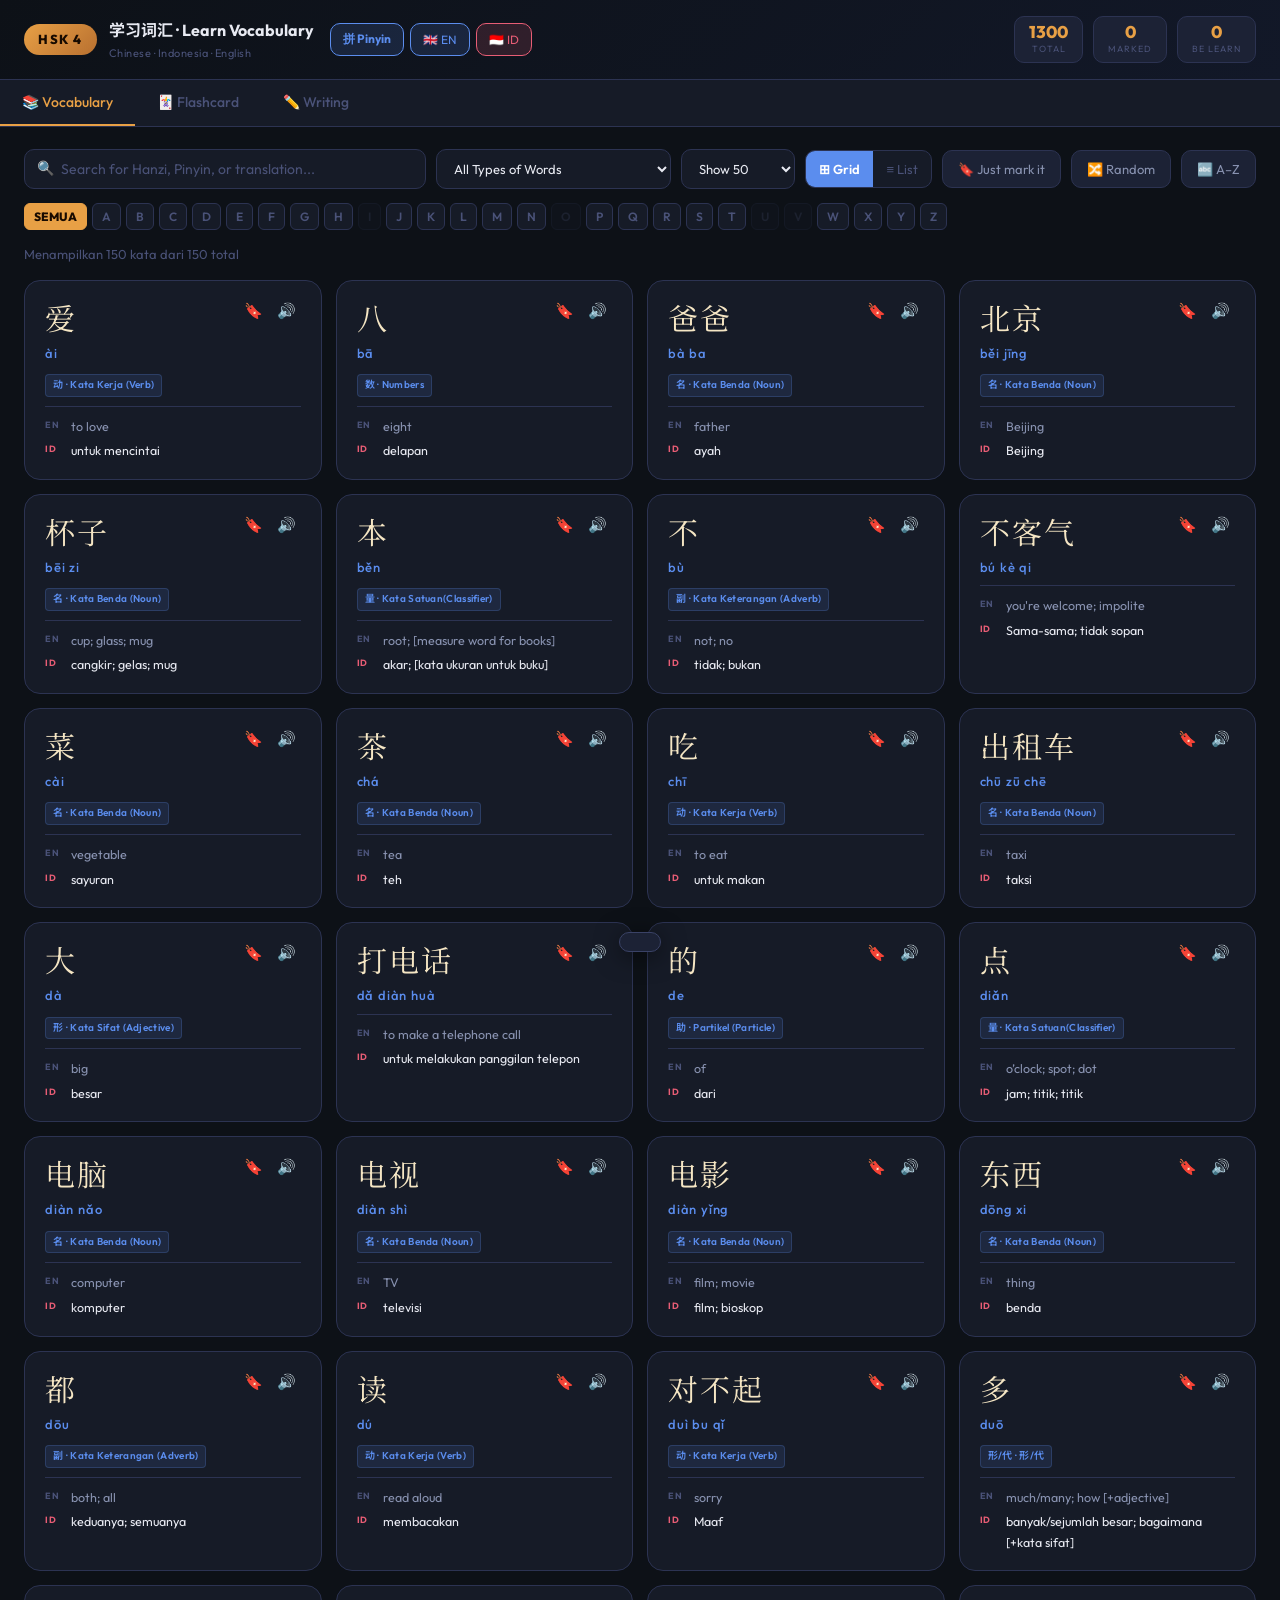
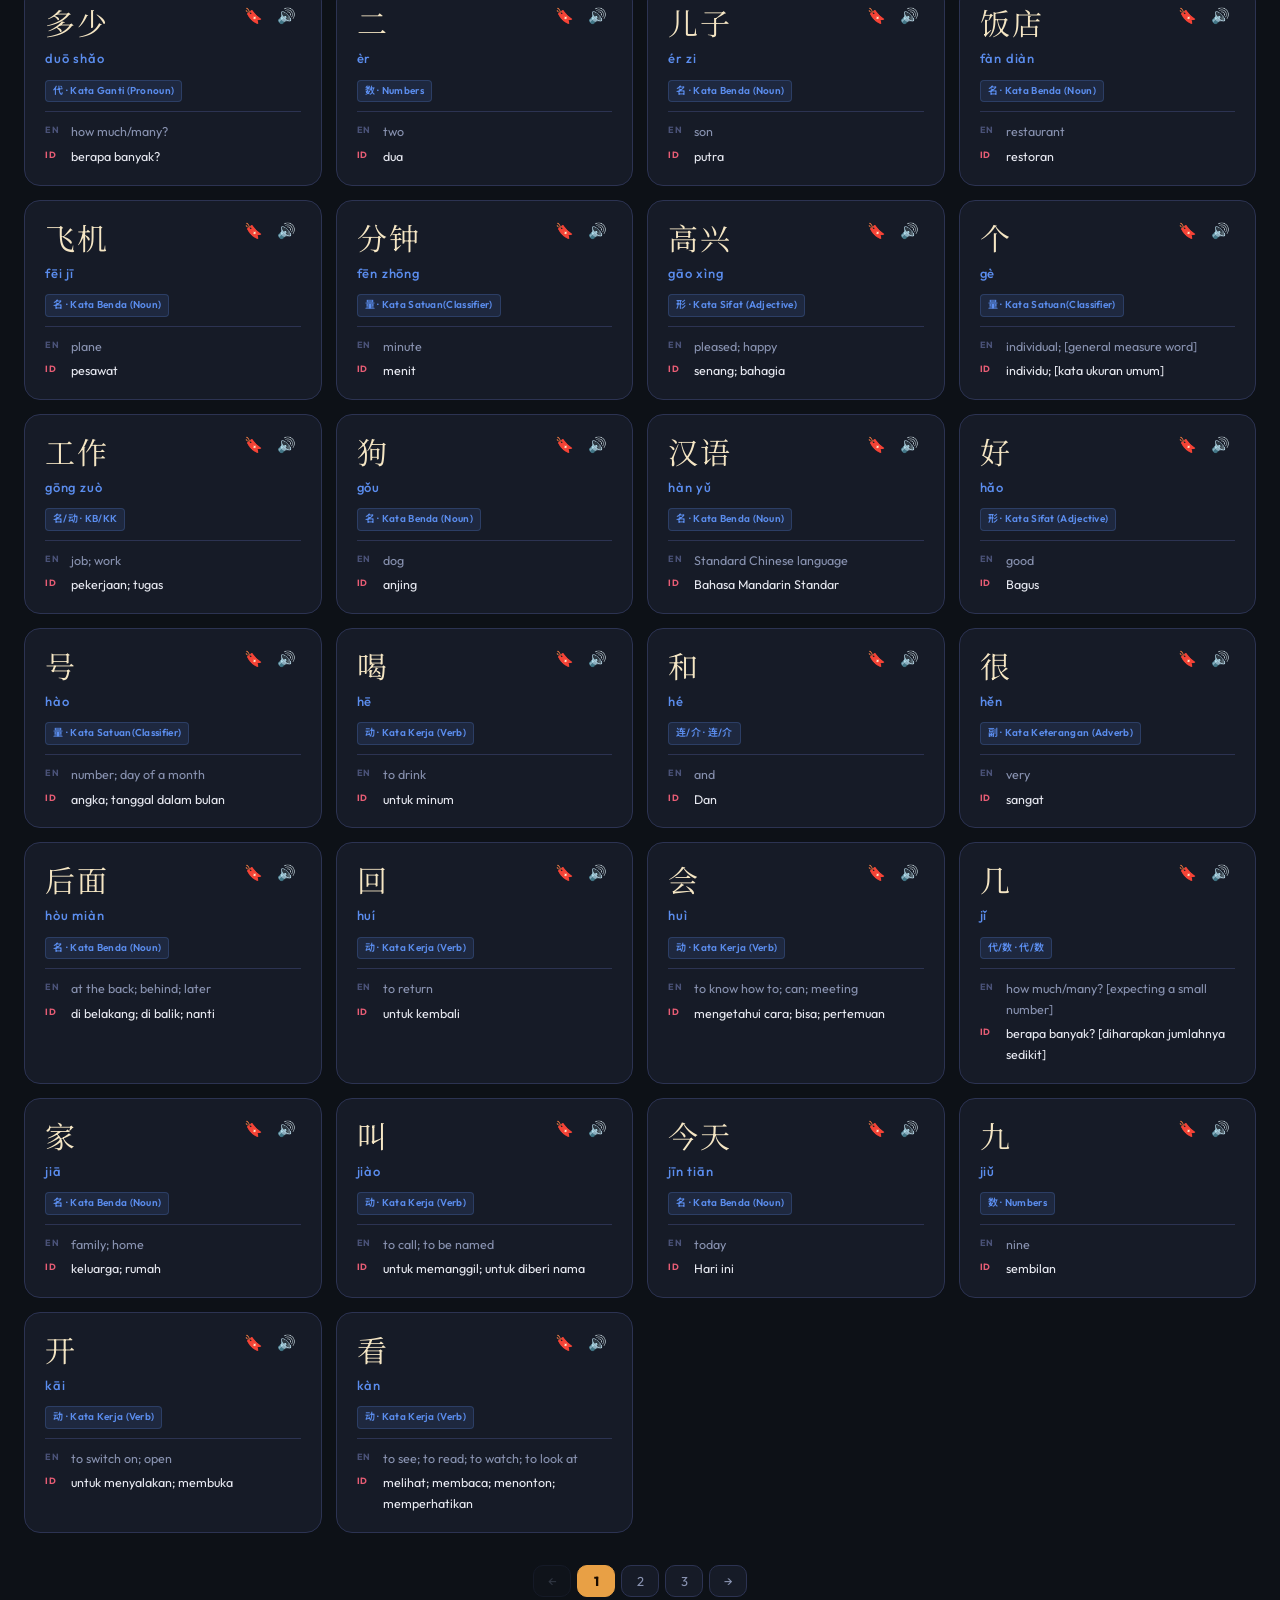
==== hsk1.html @ fc18852e "Add files via upload" ====
<!DOCTYPE html>
<html lang="id">
<head>
<meta charset="UTF-8">
<meta name="viewport" content="width=device-width, initial-scale=1.0">
<title>HSK 4 — Learn Chinese Vocabulary</title>
<link rel="preconnect" href="https://fonts.googleapis.com">
<link href="https://fonts.googleapis.com/css2?family=Noto+Serif+SC:wght@400;700&family=Noto+Sans+SC:wght@300;400;700&family=Outfit:wght@300;400;500;600;700;800&display=swap" rel="stylesheet">
<link rel="stylesheet" href="hsk4.css">
</head>
<body>

<!-- HEADER -->
<div class="header">
  <div class="header-inner">
    <div class="logo">
      <span class="logo-badge">HSK 4</span>
      <div>
        <div class="logo-title">学习词汇 · Learn Vocabulary</div>
        <div class="logo-sub">Chinese · Indonesia · English</div>
      </div>
    </div>
    <div class="header-toggles">
      <button class="btn header-toggle-btn pinyin-toggle-btn active" id="togglePinyinBtn" onclick="togglePinyin()">拼 Pinyin</button>
      <button class="btn header-toggle-btn lang-btn active-en" id="toggleEnBtn" onclick="toggleLang('en')">🇬🇧 EN</button>
      <button class="btn header-toggle-btn lang-btn active-id" id="toggleIdBtn" onclick="toggleLang('id')">🇮🇩 ID</button>
    </div>
    <div class="header-stats">
      <div class="stat-chip"><span class="stat-num" id="totalCount">1300</span><span class="stat-label">Total</span></div>
      <div class="stat-chip"><span class="stat-num" id="bmCount">0</span><span class="stat-label">Marked</span></div>
      <div class="stat-chip"><span class="stat-num" id="learnedCount">0</span><span class="stat-label">Be learn</span></div>
    </div>
  </div>
</div>

<!-- NAV TABS -->
<div class="nav-tabs">
  <button class="nav-tab active" data-tab="browse" onclick="showTab('browse',this)">📚 Vocabulary</button>
  <button class="nav-tab" data-tab="flash" onclick="showTab('flash',this)">🃏 Flashcard</button>
  <button class="nav-tab" data-tab="ordering" onclick="showTab('ordering',this)">✏️ Writing</button>
</div>

<!-- ===== BROWSE ===== -->
<div class="section active" id="tab-browse">
  <div class="controls">
    <div class="search-wrap">
      <span class="search-icon">🔍</span>
      <input type="text" id="searchInput" placeholder="Search for Hanzi, Pinyin, or translation...">
    </div>
    <select id="typeFilter">
      <option value="">All Types of Words</option>
      <option value="名">名 — Kata Benda (Noun)</option>
      <option value="动">动 — Kata Kerja (Verb)</option>
      <option value="形">形 — Kata Sifat (Adjective)</option>
      <option value="副">副 — Kata Keterangan (Adverb)</option>
      <option value="连">连 — Kata Hubung (Conjunction)</option>
      <option value="介">介 — Kata Depan (Preposition)</option>
      <option value="代">代 — Kata Ganti (Pronoun)</option>
      <option value="叹">叹 — Kata Seru (Interjection)</option>
      <option value="助">助 — Partikel (Particle)</option>
      <option value="量">量 — Kata Satuan (Classifier)</option>
    </select>
    <select id="pageSizeSelect" onchange="setPageSize(+this.value)">
      <option value="10">Show 10</option>
      <option value="20">Show 20</option>
      <option value="50" selected>Show 50</option>
      <option value="100">Show 100</option>
      <option value="200">Show 200</option>
      <option value="500">Show 500</option>
      <option value="1000">Show 1000</option>
      <option value="1300">Show all</option>
    </select>
    <div class="mode-toggle">
      <button class="mode-btn active" id="modeGrid" onclick="setDisplayMode('grid')">⊞ Grid</button>
      <button class="mode-btn" id="modeList" onclick="setDisplayMode('list')">≡ List</button>
    </div>
    <button class="btn" id="bmOnlyBtn" onclick="toggleBmOnly()">🔖 Just mark it</button>
    <button class="btn" onclick="shuffleVocab()">🔀 Random</button>
    <button class="btn" id="sortAzBtn" onclick="sortAZ()">🔤 A–Z</button>
  </div>
  <div class="alpha-bar" id="alphaBar"></div>
  <div class="info-bar" id="resultCount"></div>
  <div id="listHeader" class="list-header" style="display:none;">
    <span>Hanzi</span><span>Pinyin</span><span>Indonesia</span><span>English</span><span>Type</span><span></span>
  </div>
  <div id="vocabContainer"></div>
  <div class="pagination" id="pagination"></div>
</div>

<!-- ===== FLASHCARD ===== -->
<div class="section" id="tab-flash">
  <div class="fc-wrap">
    <div class="fc-progress">
      <div class="prog-bar"><div class="prog-fill" id="fcFill" style="width:0%"></div></div>
      <span class="prog-text" id="fcProgText">0 / 0</span>
    </div>
    <div class="flashcard" id="flashcard" onclick="flipCard()">
      <div class="fc-inner">
        <div class="fc-face">
          <div class="fc-big-hanzi" id="fcHanzi">—</div>
          <div class="fc-big-pinyin" id="fcPinyin">—</div>
          <div class="fc-sub">Click to see the meaning</div>
        </div>
        <div class="fc-face fc-back">
          <div class="fc-type" id="fcType">—</div>
          <div class="fc-en" id="fcEn">—</div>
          <div class="fc-id" id="fcId">—</div>
        </div>
      </div>
    </div>
    <div class="kbd-hint">Space=back · ←→=navigation · Enter=know · X=don't know yet</div>
    <div class="fc-controls">
      <button class="fc-btn" onclick="fcPrev()">← Back</button>
      <button class="fc-btn skip" onclick="fcSkipFn()">✗ Don't know yet</button>
      <button class="fc-btn know" onclick="fcKnowFn()">✓ Already know</button>
      <button class="fc-btn" onclick="fcNext()">Skip →</button>
    </div>
    <div class="fc-meta" id="fcStats">✓ 0 sudah tahu &nbsp;·&nbsp; ✗ 0 don't know yet</div>
    <div class="fc-tool-row">
      <button class="btn" onclick="initFlashcards()">🔄 Restart</button>
      <button class="btn" id="fcBmOnlyBtn" onclick="toggleFcBmOnly()">🔖 Only those marked</button>
    </div>
  </div>
</div>

<!-- ===== ORDERING ===== -->
<div class="section" id="tab-ordering">
  <div class="wr-header">
    <h2>✏️ Word Ordering Exercise</h2>
    <p>Arrange the words into correct sentences. Each set of questions is randomly shuffled.</p>
  </div>

  <div class="wr-toolbar">
    <div class="wr-count-select">
      <span>Number of questions:</span>
      <select id="wrCountSelect">
        <option value="5">5 question</option>
        <option value="10" selected>10 question</option>
        <option value="15">15 question</option>
        <option value="20">20 question</option>
        <option value="50">All (50)</option>
      </select>
    </div>
    <button class="btn" onclick="restartOrdering()">🔄 New Session (Random)</button>
  </div>

  <div class="wr-progress">
    <div class="prog-bar"><div class="prog-fill" id="wrFill" style="width:0%"></div></div>
    <span class="prog-text" id="wrProgText">1 / 10</span>
    <div class="wr-score-chip">Skor: <span id="wrScore">0</span>/<span id="wrTotal">10</span></div>
  </div>

  <div id="wrGame">
    <div class="wr-card">
      <div class="wr-qnum" id="wrQnum">Question 1</div>
      <div class="wr-grammar-tag" id="wrGrammarTag"></div>
      <div class="wr-instruction">Arrange the following words into a correct sentence:</div>

      <div class="wr-label">📦 Arrange the following words from the Word Bank — click to add them to your answer — into a correct sentence:</div>
      <div class="wr-bank" id="wrBank"></div>

      <div class="wr-label">📝 Answer — click the word to return to the bank:</div>
      <div class="wr-answer-wrap" id="wrAnswer">
        <span class="wr-empty-hint">No word has been chosen yet…</span>
      </div>

      <div class="wr-btn-row">
        <button class="wr-btn primary" id="wrCheckBtn" onclick="checkOrdering()">✓ Check</button>
        <button class="wr-btn danger" id="wrClearBtn" onclick="clearOrdering()">↺ Delete All</button>
        <button class="wr-btn" id="wrNextBtn" onclick="nextOrdering()" style="display:none">→ Next Question</button>
      </div>
      <div class="wr-feedback" id="wrFeedback"></div>
    </div>
  </div>

  <div class="wr-result" id="wrResult">
    <div class="wr-result-stars" id="wrStars">🌟🌟🌟</div>
    <div class="wr-big-score" id="wrFinalScore">0/10</div>
    <div class="wr-result-msg" id="wrResultMsg">Completed!</div>
    <div class="wr-result-detail" id="wrResultDetail"></div>
    <button class="wr-btn primary" onclick="restartOrdering()" style="margin:0 auto;display:flex;">🔄 New Session (Random)</button>
  </div>
</div>

<!-- MODAL -->
<div class="modal-overlay" id="modal" onclick="closeModalBg(event)">
  <div class="modal">
    <button class="modal-close" onclick="closeModal()">✕</button>
    <div class="m-hanzi" id="mHanzi">—</div>
    <div class="m-pinyin" id="mPinyin">—</div>
    <div class="m-type" id="mType"></div>
    <div class="m-trans">
      <div class="m-row"><span class="m-lang en">EN</span><span class="m-text" id="mEn">—</span></div>
      <div class="m-row"><span class="m-lang id">ID</span><span class="m-text id" id="mId">—</span></div>
    </div>
    <div class="m-level" id="mLevel"></div>
      <div class="m-example" id="mExample" style="display:none;">
      <div class="m-ex-label">💬 Example sentence</div>
      <div class="m-ex-zh" id="mExZh"></div>
      <div class="m-ex-py" id="mExPy"></div>
      <div class="m-ex-row">
        <span class="m-lang id">ID</span>
        <span class="m-ex-trans" id="mExId"></span>
      </div>
      <div class="m-ex-row">
        <span class="m-lang en">EN</span>
        <span class="m-ex-trans" id="mExEn"></span>
      </div>
    </div>
    <div class="m-actions">
      <button class="m-btn" id="mBmBtn" onclick="toggleBmModal()">🔖 Mark</button>
      <button class="m-btn" onclick="speakModal()">🔊 Sound</button>
    </div>
  </div>
</div>

<div class="toast" id="toast"></div>

<script>
// ============================================================
//  DATA
// ============================================================
const VOCAB = [{"hanzi":"爱","pinyin":"ài","english":"to love","type":"动","level":"YCT1,HSK1,New HSK1","indonesian":"untuk mencintai"},{"hanzi":"八","pinyin":"bā","english":"eight","type":"数","level":"YCT1,YCT3,HSK1,New HSK1","indonesian":"delapan"},{"hanzi":"爸爸","pinyin":"bà ba","english":"father","type":"名","level":"YCT1,YCT4,HSK1,New HSK1","indonesian":"ayah"},{"hanzi":"北京","pinyin":"běi jīng","english":"Beijing","type":"名","level":"YCT2,YCT4,HSK1","indonesian":"Beijing"},{"hanzi":"杯子","pinyin":"bēi zi","english":"cup; glass; mug","type":"名","level":"YCT3,HSK1,New HSK1","indonesian":"cangkir; gelas; mug"},{"hanzi":"本","pinyin":"běn","english":"root; [measure word for books]","type":"量","level":"YCT3,YCT4,HSK1,New HSK1,New HSK5","indonesian":"akar; [kata ukuran untuk buku]"},{"hanzi":"不","pinyin":"bù","english":"not; no","type":"副","level":"YCT1,HSK1,New HSK1","indonesian":"tidak; bukan"},{"hanzi":"不客气","pinyin":"bú kè qi","english":"you're welcome; impolite","type":"","level":"YCT2,YCT3,HSK1,New HSK1","indonesian":"Sama-sama; tidak sopan"},{"hanzi":"菜","pinyin":"cài","english":"vegetable","type":"名","level":"YCT3,HSK1,New HSK1","indonesian":"sayuran"},{"hanzi":"茶","pinyin":"chá","english":"tea","type":"名","level":"YCT2,HSK1,New HSK1","indonesian":"teh"},{"hanzi":"吃","pinyin":"chī","english":"to eat","type":"动","level":"YCT1,HSK1,New HSK1","indonesian":"untuk makan"},{"hanzi":"出租车","pinyin":"chū zū chē","english":"taxi","type":"名","level":"HSK1,New HSK1","indonesian":"taksi"},{"hanzi":"大","pinyin":"dà","english":"big","type":"形","level":"YCT1,HSK1,New HSK1","indonesian":"besar"},{"hanzi":"打电话","pinyin":"dǎ diàn huà","english":"to make a telephone call","type":"","level":"YCT2,HSK1,New HSK1","indonesian":"untuk melakukan panggilan telepon"},{"hanzi":"的","pinyin":"de","english":"of","type":"助","level":"YCT1,HSK1,New HSK1","indonesian":"dari"},{"hanzi":"点","pinyin":"diǎn","english":"o’clock; spot; dot","type":"量","level":"YCT1,HSK1,New HSK1,New HSK2","indonesian":"jam; titik; titik"},{"hanzi":"电脑","pinyin":"diàn nǎo","english":"computer","type":"名","level":"YCT3,HSK1,New HSK1","indonesian":"komputer"},{"hanzi":"电视","pinyin":"diàn shì","english":"TV","type":"名","level":"YCT2,HSK1,New HSK1","indonesian":"televisi"},{"hanzi":"电影","pinyin":"diàn yǐng","english":"film; movie","type":"名","level":"YCT3,HSK1,New HSK1","indonesian":"film; bioskop"},{"hanzi":"东西","pinyin":"dōng xi","english":"thing","type":"名","level":"YCT3,HSK1,New HSK1","indonesian":"benda"},{"hanzi":"都","pinyin":"dōu","english":"both; all","type":"副","level":"YCT3,HSK1,New HSK1","indonesian":"keduanya; semuanya"},{"hanzi":"读","pinyin":"dú","english":"read aloud","type":"动","level":"YCT3,HSK1,New HSK1","indonesian":"membacakan"},{"hanzi":"对不起","pinyin":"duì bu qǐ","english":"sorry","type":"动","level":"YCT2,HSK1,New HSK1","indonesian":"Maaf"},{"hanzi":"多","pinyin":"duō","english":"much/many; how [+adjective]","type":"形/代","level":"YCT1,HSK1,New HSK1","indonesian":"banyak/sejumlah besar; bagaimana [+kata sifat]"},{"hanzi":"多少","pinyin":"duō shǎo","english":"how much/many?","type":"代","level":"YCT2,HSK1,New HSK1","indonesian":"berapa banyak?"},{"hanzi":"二","pinyin":"èr","english":"two","type":"数","level":"YCT1,HSK1,New HSK1","indonesian":"dua"},{"hanzi":"儿子","pinyin":"ér zi","english":"son","type":"名","level":"YCT4,HSK1,New HSK1","indonesian":"putra"},{"hanzi":"饭店","pinyin":"fàn diàn","english":"restaurant","type":"名","level":"HSK1,New HSK1","indonesian":"restoran"},{"hanzi":"飞机","pinyin":"fēi jī","english":"plane","type":"名","level":"YCT3,HSK1,New HSK1","indonesian":"pesawat"},{"hanzi":"分钟","pinyin":"fēn zhōng","english":"minute","type":"量","level":"YCT2,HSK1,New HSK1","indonesian":"menit"},{"hanzi":"高兴","pinyin":"gāo xìng","english":"pleased; happy","type":"形","level":"YCT1,HSK1,New HSK1","indonesian":"senang; bahagia"},{"hanzi":"个","pinyin":"gè","english":"individual; [general measure word]","type":"量","level":"YCT1,HSK1,New HSK1","indonesian":"individu; [kata ukuran umum]"},{"hanzi":"工作","pinyin":"gōng zuò","english":"job; work","type":"名/动","level":"YCT4,HSK1,New HSK1","indonesian":"pekerjaan; tugas"},{"hanzi":"狗","pinyin":"gǒu","english":"dog","type":"名","level":"YCT1,HSK1,New HSK1","indonesian":"anjing"},{"hanzi":"汉语","pinyin":"hàn yǔ","english":"Standard Chinese language","type":"名","level":"YCT2,HSK1,New HSK1","indonesian":"Bahasa Mandarin Standar"},{"hanzi":"好","pinyin":"hǎo","english":"good","type":"形","level":"YCT1,HSK1,New HSK1,New HSK5","indonesian":"Bagus"},{"hanzi":"号","pinyin":"hào","english":"number; day of a month","type":"量","level":"YCT1,HSK1,New HSK1","indonesian":"angka; tanggal dalam bulan"},{"hanzi":"喝","pinyin":"hē","english":"to drink","type":"动","level":"YCT1,HSK1,New HSK1","indonesian":"untuk minum"},{"hanzi":"和","pinyin":"hé","english":"and ","type":"连/介","level":"YCT1,HSK1,HSK7-9,New HSK1","indonesian":"Dan "},{"hanzi":"很","pinyin":"hěn","english":"very","type":"副","level":"YCT1,HSK1,New HSK1","indonesian":"sangat"},{"hanzi":"后面","pinyin":"hòu miàn","english":"at the back; behind; later","type":"名","level":"HSK1,New HSK2","indonesian":"di belakang; di balik; nanti"},{"hanzi":"回","pinyin":"huí","english":"to return","type":"动","level":"YCT3,HSK1,New HSK1","indonesian":"untuk kembali"},{"hanzi":"会","pinyin":"huì","english":"to know how to; can; meeting","type":"动","level":"YCT2,HSK1,New HSK1,New HSK3","indonesian":"mengetahui cara; bisa; pertemuan"},{"hanzi":"几","pinyin":"jǐ","english":"how much/many? [expecting a small number]","type":"代/数","level":"YCT1,HSK1,New HSK1","indonesian":"berapa banyak? [diharapkan jumlahnya sedikit]"},{"hanzi":"家","pinyin":"jiā","english":"family; home","type":"名","level":"YCT1,HSK1,New HSK1","indonesian":"keluarga; rumah"},{"hanzi":"叫","pinyin":"jiào","english":"to call; to be named","type":"动","level":"YCT1,HSK1,New HSK1","indonesian":"untuk memanggil; untuk diberi nama"},{"hanzi":"今天","pinyin":"jīn tiān","english":"today","type":"名","level":"YCT1,HSK1,New HSK1","indonesian":"Hari ini"},{"hanzi":"九","pinyin":"jiǔ","english":"nine","type":"数","level":"YCT1,HSK1,New HSK1","indonesian":"sembilan"},{"hanzi":"开","pinyin":"kāi","english":"to switch on; open","type":"动","level":"YCT3,HSK1,New HSK1","indonesian":"untuk menyalakan; membuka"},{"hanzi":"看","pinyin":"kàn","english":"to see; to read; to watch; to look at","type":"动","level":"YCT1,HSK1,New HSK1,New HSK5","indonesian":"melihat; membaca; menonton; memperhatikan"},{"hanzi":"看见","pinyin":"kàn jiàn","english":"see","type":"动","level":"HSK1,New HSK1","indonesian":"melihat"},{"hanzi":"块","pinyin":"kuài","english":"lump; piece","type":"量","level":"YCT2,HSK1,New HSK1","indonesian":"bongkahan; potongan"},{"hanzi":"来","pinyin":"lái","english":"to come","type":"动","level":"YCT2,HSK1,New HSK1","indonesian":"akan datang"},{"hanzi":"老师","pinyin":"lǎo shī","english":"teacher","type":"名","level":"YCT1,HSK1,New HSK1","indonesian":"guru"},{"hanzi":"了","pinyin":"le","english":"[makes an exclamation]","type":"助","level":"YCT2,HSK1,New HSK1","indonesian":"[mengucapkan seruan]"},{"hanzi":"冷","pinyin":"lěng","english":"cold","type":"形","level":"YCT2,HSK1,New HSK1","indonesian":"dingin"},{"hanzi":"里","pinyin":"lǐ","english":"in","type":"名","level":"HSK1,New HSK1","indonesian":"di dalam"},{"hanzi":"六","pinyin":"liù","english":"six","type":"数","level":"YCT1,HSK1,New HSK1","indonesian":"enam"},{"hanzi":"吗","pinyin":"ma","english":"[makes a yes; no question]","type":"助","level":"YCT1,HSK1,New HSK1","indonesian":"[mengatakan ya; tidak ada pertanyaan]"},{"hanzi":"妈妈","pinyin":"mā ma","english":"mother","type":"名","level":"YCT1,HSK1,New HSK1","indonesian":"ibu"},{"hanzi":"买","pinyin":"mǎi","english":"buy","type":"动","level":"YCT2,HSK1,New HSK1","indonesian":"membeli"},{"hanzi":"猫","pinyin":"māo","english":"cat","type":"名","level":"YCT1,HSK1,New HSK1","indonesian":"kucing"},{"hanzi":"没关系","pinyin":"méi guān xi","english":"no problem","type":"","level":"YCT2,HSK1,New HSK1","indonesian":"Tidak masalah"},{"hanzi":"没有","pinyin":"méi yǒu","english":"don't have","type":"动/副","level":"YCT2,HSK1","indonesian":"tidak punya"},{"hanzi":"米饭","pinyin":"mǐ fàn","english":"rice [cooked; boiled]","type":"名","level":"YCT1,HSK1,New HSK1","indonesian":"nasi [matang; rebus]"},{"hanzi":"明天","pinyin":"míng tiān","english":"tomorrow","type":"名","level":"YCT1,HSK1,New HSK1","indonesian":"besok"},{"hanzi":"名字","pinyin":"míng zi","english":"given name","type":"名","level":"YCT2,YCT4,HSK1,New HSK1","indonesian":"nama depan"},{"hanzi":"哪","pinyin":"nǎ","english":"which?","type":"代","level":"YCT1,HSK1,New HSK1","indonesian":"yang?"},{"hanzi":"那","pinyin":"nà","english":"that","type":"代","level":"YCT1,HSK1,New HSK1","indonesian":"itu"},{"hanzi":"哪儿","pinyin":"nǎ er","english":"where?","type":"代","level":"YCT1,HSK1,New HSK1","indonesian":"Di mana?"},{"hanzi":"呢","pinyin":"ne","english":"[returns; forwards a question]","type":"助","level":"YCT2,HSK1,New HSK1","indonesian":"[kembali; meneruskan pertanyaan]"},{"hanzi":"能","pinyin":"néng","english":"to be able to; can","type":"动","level":"YCT3,HSK1,New HSK1","indonesian":"mampu; bisa"},{"hanzi":"你","pinyin":"nǐ","english":"you","type":"代","level":"YCT1,HSK1,New HSK1","indonesian":"Anda"},{"hanzi":"年","pinyin":"nián","english":"year","type":"名/量","level":"YCT2,HSK1,New HSK1","indonesian":"tahun"},{"hanzi":"女儿","pinyin":"nǚ ér","english":"daughter","type":"名","level":"YCT4,HSK1,New HSK1","indonesian":"anak perempuan"},{"hanzi":"朋友","pinyin":"péng you","english":"friend","type":"名","level":"YCT2,HSK1,New HSK1","indonesian":"teman"},{"hanzi":"漂亮","pinyin":"piào liang","english":"beautiful","type":"形","level":"YCT2,HSK1,New HSK1","indonesian":"cantik"},{"hanzi":"苹果","pinyin":"píng guǒ","english":"apple","type":"名","level":"YCT1,HSK1,New HSK1","indonesian":"apel"},{"hanzi":"七","pinyin":"qī","english":"seven","type":"数","level":"YCT1,HSK1,New HSK1","indonesian":"tujuh"},{"hanzi":"钱","pinyin":"qián","english":"money","type":"名","level":"YCT2,HSK1,New HSK1","indonesian":"uang"},{"hanzi":"前面","pinyin":"qián miàn","english":"front","type":"名","level":"HSK1,New HSK2","indonesian":"depan"},{"hanzi":"请","pinyin":"qǐng","english":"to invite; please","type":"动","level":"YCT2,HSK1,New HSK1","indonesian":"untuk mengundang; silakan"},{"hanzi":"去","pinyin":"qù","english":"to go","type":"动","level":"YCT1,HSK1,New HSK1","indonesian":"untuk pergi"},{"hanzi":"热","pinyin":"rè","english":"hot","type":"形","level":"YCT2,HSK1,New HSK1","indonesian":"panas"},{"hanzi":"人","pinyin":"rén","english":"person; people","type":"名","level":"HSK1,New HSK1","indonesian":"orang; orang-orang"},{"hanzi":"认识","pinyin":"rèn shi","english":"to know [be familiar with]","type":"动","level":"YCT1,HSK1,New HSK1","indonesian":"mengetahui [akrab dengan]"},{"hanzi":"三","pinyin":"sān","english":"three","type":"数","level":"YCT1,HSK1,New HSK1","indonesian":"tiga"},{"hanzi":"上","pinyin":"shàng","english":"up; above","type":"名","level":"HSK1,New HSK1","indonesian":"ke atas; di atas"},{"hanzi":"商店","pinyin":"shāng diàn","english":"shop","type":"名","level":"YCT1,HSK1,New HSK1","indonesian":"toko"},{"hanzi":"上午","pinyin":"shàng wǔ","english":"morning","type":"名","level":"HSK1,New HSK1","indonesian":"Pagi"},{"hanzi":"少","pinyin":"shǎo","english":"few","type":"形","level":"YCT3,HSK1,New HSK1","indonesian":"sedikit"},{"hanzi":"谁","pinyin":"shéi","english":"who?","type":"代","level":"YCT1,HSK1,New HSK1","indonesian":"WHO?"},{"hanzi":"什么","pinyin":"shén me","english":"what?","type":"代","level":"YCT1,HSK1,New HSK1","indonesian":"Apa?"},{"hanzi":"十","pinyin":"shí","english":"ten","type":"数","level":"YCT1,HSK1,New HSK1","indonesian":"sepuluh"},{"hanzi":"是","pinyin":"shì","english":"to be","type":"动","level":"YCT1,HSK1,New HSK1","indonesian":"menjadi"},{"hanzi":"时候","pinyin":"shí hou","english":"[duration of] time","type":"名","level":"YCT3,HSK1,New HSK1","indonesian":"[durasi] waktu"},{"hanzi":"书","pinyin":"shū","english":"book","type":"名","level":"HSK1,New HSK1","indonesian":"buku"},{"hanzi":"水","pinyin":"shuǐ","english":"water","type":"名","level":"YCT1,HSK1,New HSK1","indonesian":"air"},{"hanzi":"水果","pinyin":"shuǐ guǒ","english":"fruit","type":"名","level":"YCT3,HSK1,New HSK1","indonesian":"buah"},{"hanzi":"睡觉","pinyin":"shuì jiào","english":"to go to bed; to sleep","type":"动","level":"YCT2,HSK1,New HSK1","indonesian":"pergi tidur; tidur"},{"hanzi":"说","pinyin":"shuō","english":"speak","type":"动","level":"HSK1,New HSK1","indonesian":"berbicara"},{"hanzi":"四","pinyin":"sì","english":"four","type":"数","level":"YCT1,HSK1,New HSK1","indonesian":"empat"},{"hanzi":"岁","pinyin":"suì","english":"year (of crop harvests)","type":"量","level":"YCT1,YCT3,HSK1,New HSK1","indonesian":"tahun (panen tanaman)"},{"hanzi":"他","pinyin":"tā","english":"he; him","type":"代","level":"YCT1,HSK1,New HSK1","indonesian":"dia; dia"},{"hanzi":"她","pinyin":"tā","english":"she; her","type":"代","level":"YCT1,HSK1,New HSK1","indonesian":"dia; miliknya"},{"hanzi":"太","pinyin":"tài","english":"very","type":"副","level":"YCT3,HSK1,New HSK1","indonesian":"sangat"},{"hanzi":"天气","pinyin":"tiān qì","english":"weather","type":"名","level":"YCT2,HSK1,New HSK1","indonesian":"cuaca"},{"hanzi":"听","pinyin":"tīng","english":"to listen; hear","type":"动","level":"YCT3,HSK1,New HSK1","indonesian":"mendengarkan; mendengar"},{"hanzi":"同学","pinyin":"tóng xué","english":"schoolmate; classmate","type":"名","level":"YCT2,HSK1,New HSK1","indonesian":"teman sekolah; teman sekelas"},{"hanzi":"喂","pinyin":"wèi","english":"hello","type":"叹","level":"YCT3,HSK1,HSK6,New HSK1,New HSK5","indonesian":"Halo"},{"hanzi":"我","pinyin":"wǒ","english":"I; me","type":"代","level":"YCT1,HSK1,New HSK1","indonesian":"Aku; diriku"},{"hanzi":"我们","pinyin":"wǒ men","english":"we; us","type":"代","level":"YCT1,HSK1,New HSK1","indonesian":"kami; kita"},{"hanzi":"五","pinyin":"wǔ","english":"five","type":"数","level":"YCT1,HSK1,New HSK1","indonesian":"lima"},{"hanzi":"喜欢","pinyin":"xǐ huan","english":"to like","type":"动","level":"YCT1,HSK1,New HSK1","indonesian":"untuk menyukai"},{"hanzi":"下","pinyin":"xià","english":"down; below","type":"名","level":"YCT3,HSK1,New HSK1","indonesian":"turun; di bawah"},{"hanzi":"下午","pinyin":"xià wǔ","english":"afternoon","type":"名","level":"HSK1,New HSK1","indonesian":"sore"},{"hanzi":"下雨","pinyin":"xià yǔ","english":"rain","type":"动","level":"HSK1,New HSK1","indonesian":"hujan"},{"hanzi":"先生","pinyin":"xiān sheng","english":"Mr; Sir","type":"名","level":"YCT3,HSK1,New HSK1","indonesian":"Tuan; Bapak"},{"hanzi":"现在","pinyin":"xiàn zài","english":"now","type":"名","level":"YCT1,HSK1,New HSK1","indonesian":"Sekarang"},{"hanzi":"想","pinyin":"xiǎng","english":"to want; to think","type":"动","level":"YCT3,HSK1,New HSK1","indonesian":"ingin; berpikir"},{"hanzi":"小","pinyin":"xiǎo","english":"small","type":"形","level":"YCT1,HSK1,New HSK1","indonesian":"kecil"},{"hanzi":"小姐","pinyin":"xiǎo jiě","english":"Miss; young lady","type":"名","level":"YCT3,HSK1,New HSK5","indonesian":"Nona; wanita muda"},{"hanzi":"些","pinyin":"xiē","english":"some","type":"量","level":"YCT3,HSK1,New HSK1","indonesian":"beberapa"},{"hanzi":"写","pinyin":"xiě","english":"to write","type":"动","level":"YCT3,HSK1,New HSK1","indonesian":"untuk menulis"},{"hanzi":"谢谢","pinyin":"xiè xie","english":"thank you","type":"动","level":"YCT1,HSK1,New HSK1","indonesian":"Terima kasih"},{"hanzi":"星期","pinyin":"xīng qī","english":"week","type":"名","level":"YCT1,HSK1,New HSK1","indonesian":"pekan"},{"hanzi":"学生","pinyin":"xué sheng","english":"student","type":"名","level":"YCT2,HSK1,New HSK1","indonesian":"murid"},{"hanzi":"学习","pinyin":"xué xí","english":"to learn; to study","type":"动","level":"YCT2,HSK1,New HSK1","indonesian":"belajar; meneliti"},{"hanzi":"学校","pinyin":"xué xiào","english":"school","type":"名","level":"YCT1,HSK1,New HSK1","indonesian":"sekolah"},{"hanzi":"一","pinyin":"yī","english":"one; once; first; structural word between two of the same verb; as soon as; throughout","type":"数","level":"YCT1,HSK1,New HSK1","indonesian":"satu; sekali; pertama; kata struktural di antara dua kata kerja yang sama; segera setelah; di seluruh"},{"hanzi":"一点儿","pinyin":"yī diǎn er","english":"a bit","type":"数量","level":"YCT4,HSK1","indonesian":"sedikit"},{"hanzi":"衣服","pinyin":"yī fu","english":"clothes","type":"名","level":"YCT3,HSK1,New HSK1","indonesian":"pakaian"},{"hanzi":"医生","pinyin":"yī shēng","english":"doctor","type":"名","level":"YCT2,HSK1,New HSK1","indonesian":"dokter"},{"hanzi":"医院","pinyin":"yī yuàn","english":"hospital","type":"名","level":"YCT2,HSK1,New HSK1","indonesian":"RSUD"},{"hanzi":"椅子","pinyin":"yǐ zi","english":"chair","type":"名","level":"YCT2,HSK1,New HSK1","indonesian":"kursi"},{"hanzi":"有","pinyin":"yǒu","english":"to have","type":"动","level":"YCT1,HSK1,New HSK1","indonesian":"memiliki"},{"hanzi":"月","pinyin":"yuè","english":"month; moon","type":"名","level":"YCT1,HSK1,New HSK1","indonesian":"bulan; bulan"},{"hanzi":"在","pinyin":"zài","english":"in; at; on","type":"动/介","level":"YCT1,HSK1,New HSK1","indonesian":"di; pada; di"},{"hanzi":"再见","pinyin":"zài jiàn","english":"goodbye","type":"动","level":"YCT1,HSK1,New HSK1","indonesian":"selamat tinggal"},{"hanzi":"怎么","pinyin":"zěn me","english":"how?","type":"代","level":"YCT2,HSK1,New HSK1","indonesian":"Bagaimana?"},{"hanzi":"怎么样","pinyin":"zěn me yàng","english":"how about it","type":"代","level":"YCT2,HSK1,New HSK1","indonesian":"bagaimana menurutmu"},{"hanzi":"这","pinyin":"zhè","english":"this","type":"代","level":"YCT1,YCT4,HSK1,New HSK1","indonesian":"ini"},{"hanzi":"中国","pinyin":"zhōng guó","english":"China","type":"名","level":"HSK1,New HSK1","indonesian":"Cina"},{"hanzi":"中午","pinyin":"zhōng wǔ","english":"midday","type":"名","level":"YCT3,HSK1,New HSK1","indonesian":"pagi menjelang siang"},{"hanzi":"住","pinyin":"zhù","english":"to live; stay (a number of nights)","type":"动","level":"YCT4,HSK1,New HSK1","indonesian":"untuk tinggal; menginap (beberapa malam)"},{"hanzi":"桌子","pinyin":"zhuō zi","english":"table","type":"名","level":"YCT2,HSK1,New HSK1","indonesian":"meja"},{"hanzi":"字","pinyin":"zì","english":"(Chinese) character","type":"名","level":"HSK1,New HSK1","indonesian":"(Bahasa Cina) karakter"},{"hanzi":"坐","pinyin":"zuò","english":"to sit","type":"动","level":"YCT2,HSK1,New HSK1","indonesian":"untuk duduk"},{"hanzi":"做","pinyin":"zuò","english":"to do; to be; become (an occupation) ","type":"动","level":"YCT2,HSK1,New HSK1","indonesian":"melakukan; menjadi; berprofesi (sebagai seorang pekerja)"},{"hanzi":"昨天","pinyin":"zuó tiān","english":"yesterday","type":"名","level":"YCT2,HSK1,New HSK1","indonesian":"Kemarin"}];
const EXERCISES = [{"id":1,"words":["他","对","工作","非常","认真"],"answer":["他","对","工作","非常","认真"],"pinyin":"Tā duì gōngzuò fēicháng rènzhēn.","meaning":"Dia sangat serius terhadap pekerjaannya.","grammar":"对+N+Adj","answer_display":"他对工作非常认真"},{"id":2,"words":["父母","对","孩子","的","影响","很大"],"answer":["父母","对","孩子","的","影响","很大"],"pinyin":"Fùmǔ duì háizi de yǐngxiǎng hěn dà.","meaning":"Pengaruh orang tua terhadap anak sangat besar.","grammar":"对+N+的+N+Adj","answer_display":"父母对孩子的影响很大"},{"id":3,"words":["对","他","来说","这件事","不","重要"],"answer":["对","他","来说","这件事","不","重要"],"pinyin":"Duì tā lái shuō, zhè jiàn shì bù zhòngyào.","meaning":"Bagi dia, hal ini tidak penting.","grammar":"对…来说","answer_display":"对他来说这件事不重要"},{"id":4,"words":["这","对","我们","很","有","帮助"],"answer":["这","对","我们","很","有","帮助"],"pinyin":"Zhè duì wǒmen hěn yǒu bāngzhù.","meaning":"Ini sangat membantu kami.","grammar":"对+N+有帮助","answer_display":"这对我们很有帮助"},{"id":5,"words":["她","汉语","说得","越来越","流利"],"answer":["她","汉语","说得","越来越","流利"],"pinyin":"Tā Hànyǔ shuō de yuèláiyuè liúlì.","meaning":"Bahasa Mandarinnya semakin lancar.","grammar":"越来越+Adj","answer_display":"她汉语说得越来越流利"},{"id":6,"words":["天气","越来越","冷","了"],"answer":["天气","越来越","冷","了"],"pinyin":"Tiānqì yuèláiyuè lěng le.","meaning":"Cuaca semakin dingin.","grammar":"越来越+Adj","answer_display":"天气越来越冷了"},{"id":7,"words":["他","的","成绩","越来越","好"],"answer":["他","的","成绩","越来越","好"],"pinyin":"Tā de chéngjì yuèláiyuè hǎo.","meaning":"Nilainya semakin bagus.","grammar":"越来越+Adj","answer_display":"他的成绩越来越好"},{"id":8,"words":["他","把","书","放在","桌子上","了"],"answer":["他","把","书","放在","桌子上","了"],"pinyin":"Tā bǎ shū fàng zài zhuōzi shàng le.","meaning":"Dia meletakkan buku di atas meja.","grammar":"把+N+V+结果","answer_display":"他把书放在桌子上了"},{"id":9,"words":["请","把","窗户","打开"],"answer":["请","把","窗户","打开"],"pinyin":"Qǐng bǎ chuānghù dǎkāi.","meaning":"Tolong buka jendelanya.","grammar":"把+N+V+结果","answer_display":"请把窗户打开"},{"id":10,"words":["她","把","这个","问题","解决","了"],"answer":["她","把","这个","问题","解决","了"],"pinyin":"Tā bǎ zhège wèntí jiějué le.","meaning":"Dia sudah menyelesaikan masalah ini.","grammar":"把+N+V+了","answer_display":"她把这个问题解决了"},{"id":11,"words":["这本书","被","他","借走","了"],"answer":["这本书","被","他","借走","了"],"pinyin":"Zhè běn shū bèi tā jiè zǒu le.","meaning":"Buku ini sudah dipinjam olehnya.","grammar":"被+agent+V","answer_display":"这本书被他借走了"},{"id":12,"words":["比赛","由于","天气","不好","被","取消","了"],"answer":["由于","天气","不好","，","比赛","被","取消","了"],"pinyin":"Yóuyú tiānqì bù hǎo, bǐsài bèi qǔxiāo le.","meaning":"Karena cuaca buruk, pertandingan dibatalkan.","grammar":"由于…被…","answer_display":"由于天气不好比赛被取消了"},{"id":13,"words":["虽然","很累","但是","他","坚持","跑步"],"answer":["虽然","很累","，","但是","他","坚持","跑步"],"pinyin":"Suīrán hěn lèi, dànshì tā jiānchí pǎobù.","meaning":"Meskipun sangat lelah, dia tetap berlari.","grammar":"虽然…但是…","answer_display":"虽然很累但是他坚持跑步"},{"id":14,"words":["尽管","下雨","他","还是","去","了"],"answer":["尽管","下雨","，","他","还是","去","了"],"pinyin":"Jǐnguǎn xià yǔ, tā háishì qù le.","meaning":"Meskipun hujan, dia tetap pergi.","grammar":"尽管…还是…","answer_display":"尽管下雨他还是去了"},{"id":15,"words":["只有","努力","学习","才能","取得","好成绩"],"answer":["只有","努力","学习","，","才能","取得","好成绩"],"pinyin":"Zhǐyǒu nǔlì xuéxí, cáinéng qǔdé hǎo chéngjì.","meaning":"Hanya dengan belajar keras, baru bisa mendapatkan nilai bagus.","grammar":"只有…才…","answer_display":"只有努力学习才能取得好成绩"},{"id":16,"words":["只有","坚持","才能","成功"],"answer":["只有","坚持","，","才能","成功"],"pinyin":"Zhǐyǒu jiānchí, cáinéng chénggōng.","meaning":"Hanya dengan tekun, baru bisa sukses.","grammar":"只有…才…","answer_display":"只有坚持才能成功"},{"id":17,"words":["既然","决定","了","就","好好","做"],"answer":["既然","决定","了","，","就","好好","做"],"pinyin":"Jìrán juédìng le, jiù hǎohāo zuò.","meaning":"Karena sudah memutuskan, lakukan dengan baik.","grammar":"既然…就…","answer_display":"既然决定了就好好做"},{"id":18,"words":["不管","多忙","他","都","坚持","锻炼"],"answer":["不管","多忙","，","他","都","坚持","锻炼"],"pinyin":"Bùguǎn duō máng, tā dōu jiānchí duànliàn.","meaning":"Tidak peduli sesibuk apapun, dia tetap olahraga.","grammar":"不管…都…","answer_display":"不管多忙他都坚持锻炼"},{"id":19,"words":["不管","结果","怎样","我","都","支持","你"],"answer":["不管","结果","怎样","，","我","都","支持","你"],"pinyin":"Bùguǎn jiéguǒ zěnyàng, wǒ dōu zhīchí nǐ.","meaning":"Apapun hasilnya, aku mendukungmu.","grammar":"不管…都…","answer_display":"不管结果怎样我都支持你"},{"id":20,"words":["她","是","一个","既","聪明","又","勤奋","的","学生"],"answer":["她","是","一个","既","聪明","又","勤奋","的","学生"],"pinyin":"Tā shì yīgè jì cōngmíng yòu qínfèn de xuéshēng.","meaning":"Dia adalah seorang murid yang pintar sekaligus rajin.","grammar":"既…又…","answer_display":"她是一个既聪明又勤奋的学生"},{"id":21,"words":["这道菜","既","好吃","又","便宜"],"answer":["这道菜","既","好吃","又","便宜"],"pinyin":"Zhè dào cài jì hào chī yòu piányí.","meaning":"Masakan ini enak sekaligus murah.","grammar":"既…又…","answer_display":"这道菜既好吃又便宜"},{"id":22,"words":["随着","科技","的","发展","生活","变得","更方便"],"answer":["随着","科技","的","发展","，","生活","变得","更方便"],"pinyin":"Suízhe kējì de fāzhǎn, shēnghuó biàn de gèng fāngbiàn.","meaning":"Seiring perkembangan teknologi, kehidupan menjadi lebih mudah.","grammar":"随着+N+的+N","answer_display":"随着科技的发展生活变得更方便"},{"id":23,"words":["随着","年龄","的","增长","他","越来越","成熟"],"answer":["随着","年龄","的","增长","，","他","越来越","成熟"],"pinyin":"Suízhe niánlíng de zēngzhǎng, tā yuèláiyuè chéngshú.","meaning":"Seiring bertambahnya usia, dia semakin matang.","grammar":"随着+N+的+N","answer_display":"随着年龄的增长他越来越成熟"},{"id":24,"words":["除了","英语","以外","他","还","会","法语"],"answer":["除了","英语","以外","，","他","还","会","法语"],"pinyin":"Chúle Yīngyǔ yǐwài, tā hái huì Fǎyǔ.","meaning":"Selain bahasa Inggris, dia juga bisa bahasa Perancis.","grammar":"除了…以外，还…","answer_display":"除了英语以外他还会法语"},{"id":25,"words":["除了","工作","以外","他","还","喜欢","旅游"],"answer":["除了","工作","以外","，","他","还","喜欢","旅游"],"pinyin":"Chúle gōngzuò yǐwài, tā hái xǐhuān lǚyóu.","meaning":"Selain bekerja, dia juga suka berwisata.","grammar":"除了…以外，还…","answer_display":"除了工作以外他还喜欢旅游"},{"id":26,"words":["我","宁可","在家","休息","也不","想","出门"],"answer":["我","宁可","在家","休息","，","也不","想","出门"],"pinyin":"Wǒ nìngkě zài jiā xiūxi, yě bù xiǎng chūmén.","meaning":"Saya lebih baik istirahat di rumah daripada keluar.","grammar":"宁可…也不…","answer_display":"我宁可在家休息也不想出门"},{"id":27,"words":["与其","抱怨","不如","采取","行动"],"answer":["与其","抱怨","，","不如","采取","行动"],"pinyin":"Yǔqí bàoyuàn, bùrú cǎiqǔ xíngdòng.","meaning":"Daripada mengeluh, lebih baik ambil tindakan.","grammar":"与其…不如…","answer_display":"与其抱怨不如采取行动"},{"id":28,"words":["他","是","昨天","到","的","北京"],"answer":["他","是","昨天","到","北京","的"],"pinyin":"Tā shì zuótiān dào Běijīng de.","meaning":"Dia tiba di Beijing kemarin.","grammar":"是…的 (emphasis)","answer_display":"他是昨天到北京的"},{"id":29,"words":["这件事","是","他","告诉","我","的"],"answer":["这件事","是","他","告诉","我","的"],"pinyin":"Zhè jiàn shì shì tā gàosù wǒ de.","meaning":"Hal ini adalah dia yang memberitahu saya.","grammar":"是…的 (emphasis)","answer_display":"这件事是他告诉我的"},{"id":30,"words":["连","他","都","不","知道","这件事"],"answer":["连","他","都","不","知道","这件事"],"pinyin":"Lián tā dōu bù zhīdào zhè jiàn shì.","meaning":"Bahkan dia pun tidak tahu soal ini.","grammar":"连…都/也…","answer_display":"连他都不知道这件事"},{"id":31,"words":["这道题","连","老师","也","觉得","难"],"answer":["这道题","连","老师","也","觉得","难"],"pinyin":"Zhè dào tí lián lǎoshī yě juéde nán.","meaning":"Soal ini bahkan guru pun merasa sulit.","grammar":"连…都/也…","answer_display":"这道题连老师也觉得难"},{"id":32,"words":["他","跑","得","非常","快"],"answer":["他","跑","得","非常","快"],"pinyin":"Tā pǎo de fēicháng kuài.","meaning":"Dia berlari sangat cepat.","grammar":"V+得+Adj","answer_display":"他跑得非常快"},{"id":33,"words":["她","唱歌","唱","得","很好听"],"answer":["她","唱歌","唱","得","很好听"],"pinyin":"Tā chànggē chàng de hěn hǎotīng.","meaning":"Dia bernyanyi dengan sangat merdu.","grammar":"V+O+V+得+Adj","answer_display":"她唱歌唱得很好听"},{"id":34,"words":["因为","生病","所以","他","没","来","上班"],"answer":["因为","生病","，","所以","他","没","来","上班"],"pinyin":"Yīnwèi shēngbìng, suǒyǐ tā méi lái shàngbān.","meaning":"Karena sakit, dia tidak datang bekerja.","grammar":"因为…所以…","answer_display":"因为生病所以他没来上班"},{"id":35,"words":["因为","不努力","所以","他","没","通过","考试"],"answer":["因为","不努力","，","所以","他","没","通过","考试"],"pinyin":"Yīnwèi bù nǔlì, suǒyǐ tā méi tōngguò kǎoshì.","meaning":"Karena tidak bekerja keras, dia tidak lulus ujian.","grammar":"因为…所以…","answer_display":"因为不努力所以他没通过考试"},{"id":36,"words":["如果","明天","下雨","我们","就","不","去","了"],"answer":["如果","明天","下雨","，","我们","就","不","去","了"],"pinyin":"Rúguǒ míngtiān xià yǔ, wǒmen jiù bù qù le.","meaning":"Jika besok hujan, kita tidak jadi pergi.","grammar":"如果…就…","answer_display":"如果明天下雨我们就不去了"},{"id":37,"words":["如果","有","机会","我","想","去","中国","留学"],"answer":["如果","有","机会","，","我","想","去","中国","留学"],"pinyin":"Rúguǒ yǒu jīhuì, wǒ xiǎng qù Zhōngguó liúxué.","meaning":"Jika ada kesempatan, saya ingin belajar di Tiongkok.","grammar":"如果…就…","answer_display":"如果有机会我想去中国留学"},{"id":38,"words":["学生","向","老师","提出","了","问题"],"answer":["学生","向","老师","提出","了","问题"],"pinyin":"Xuéshēng xiàng lǎoshī tíchū le wèntí.","meaning":"Murid mengajukan pertanyaan kepada guru.","grammar":"向+N+V","answer_display":"学生向老师提出了问题"},{"id":39,"words":["他","向","我","借","了","一本书"],"answer":["他","向","我","借","了","一本书"],"pinyin":"Tā xiàng wǒ jiè le yī běn shū.","meaning":"Dia meminjam sebuah buku dari saya.","grammar":"向+N+V","answer_display":"他向我借了一本书"},{"id":40,"words":["他","总是","为","别人","着","想"],"answer":["他","总是","为","别人","着","想"],"pinyin":"Tā zǒng shì wèi biérén zhuó xiǎng.","meaning":"Dia selalu memikirkan orang lain.","grammar":"为+N+V","answer_display":"他总是为别人着想"},{"id":41,"words":["我","为","这次","比赛","准备","了","很久"],"answer":["我","为","这次","比赛","准备","了","很久"],"pinyin":"Wǒ wèi zhè cì bǐsài zhǔnbèi le hěn jiǔ.","meaning":"Saya sudah mempersiapkan pertandingan ini lama sekali.","grammar":"为+N+V","answer_display":"我为这次比赛准备了很久"},{"id":42,"words":["通过","努力","他","终于","实现","了","梦想"],"answer":["通过","努力","，","他","终于","实现","了","梦想"],"pinyin":"Tōngguò nǔlì, tā zhōngyú shíxiàn le mèngxiǎng.","meaning":"Melalui kerja keras, dia akhirnya mewujudkan impiannya.","grammar":"通过+N","answer_display":"通过努力他终于实现了梦想"},{"id":43,"words":["通过","这次","活动","我们","了解","了","很多"],"answer":["通过","这次","活动","，","我们","了解","了","很多"],"pinyin":"Tōngguò zhè cì huódòng, wǒmen liǎojiě le hěn duō.","meaning":"Melalui kegiatan ini, kami banyak belajar.","grammar":"通过+N","answer_display":"通过这次活动我们了解了很多"},{"id":44,"words":["他","以","诚实","为","最","重要","的","品质"],"answer":["他","以","诚实","为","最","重要","的","品质"],"pinyin":"Tā yǐ chéngshí wéi zuì zhòngyào de pǐnzhì.","meaning":"Dia menganggap kejujuran sebagai kualitas terpenting.","grammar":"以…为…","answer_display":"他以诚实为最重要的品质"},{"id":45,"words":["他","在","实践","中","学到","了","很多"],"answer":["他","在","实践","中","学到","了","很多"],"pinyin":"Tā zài shíjiàn zhōng xuédào le hěn duō.","meaning":"Dia belajar banyak dalam praktik.","grammar":"在+N+中","answer_display":"他在实践中学到了很多"},{"id":46,"words":["在","工作","上","他","非常","认真","负责"],"answer":["在","工作","上","，","他","非常","认真","负责"],"pinyin":"Zài gōngzuò shàng, tā fēicháng rènzhēn fùzé.","meaning":"Dalam pekerjaan, dia sangat serius dan bertanggung jawab.","grammar":"在+N+上","answer_display":"在工作上他非常认真负责"},{"id":47,"words":["他","之所以","成功","是因为","他","付出","了","很多","努力"],"answer":["他","之所以","成功","，","是因为","他","付出","了","很多","努力"],"pinyin":"Tā zhīsuǒyǐ chénggōng, shì yīnwèi tā fùchū le hěn duō nǔlì.","meaning":"Alasan dia sukses adalah karena dia bekerja sangat keras.","grammar":"之所以…是因为…","answer_display":"他之所以成功是因为他付出了很多努力"},{"id":48,"words":["他","从","早上","到","晚上","一直","在","学习"],"answer":["他","从","早上","到","晚上","一直","在","学习"],"pinyin":"Tā cóng zǎoshang dào wǎnshang yīzhí zài xuéxí.","meaning":"Dia belajar terus dari pagi hingga malam.","grammar":"从…到…","answer_display":"他从早上到晚上一直在学习"},{"id":49,"words":["她","一边","听音乐","一边","做作业"],"answer":["她","一边","听音乐","，","一边","做作业"],"pinyin":"Tā yībiān tīng yīnyuè, yībiān zuò zuòyè.","meaning":"Dia mendengarkan musik sambil mengerjakan PR.","grammar":"一边…一边…","answer_display":"她一边听音乐一边做作业"},{"id":50,"words":["先","洗手","然后","再","吃饭"],"answer":["先","洗手","，","然后","再","吃饭"],"pinyin":"Xiān xǐshǒu, rán hòu zài chīfàn.","meaning":"Cuci tangan dulu, baru makan.","grammar":"先…然后…","answer_display":"先洗手然后再吃饭"}];
const EXAMPLES = {
  "爱":{"py":"ài","id":"untuk mencintai","en":"to love"},
  "八":{"py":"bā","id":"delapan","en":"eight"},
  "爸爸":{"py":"bà ba","id":"ayah","en":"father"},
  "北京":{"py":"běi jīng","id":"Beijing","en":"Beijing"},
  "杯子":{"py":"bēi zi","id":"cangkir; gelas; mug","en":"cup; glass; mug"},
  "本":{"py":"běn","id":"akar; [kata ukuran untuk buku]","en":"root; [measure word for books]"},
  "不":{"py":"bù","id":"tidak; bukan","en":"not; no"},
  "不客气":{"py":"bú kè qi","id":"Sama-sama; tidak sopan","en":"you're welcome; impolite"},
  "菜":{"py":"cài","id":"sayuran","en":"vegetable"},
  "茶":{"py":"chá","id":"teh","en":"tea"},
  "吃":{"py":"chī","id":"untuk makan","en":"to eat"},
  "出租车":{"py":"chū zū chē","id":"taksi","en":"taxi"},
  "大":{"py":"dà","id":"besar","en":"big"},
  "打电话":{"py":"dǎ diàn huà","id":"untuk melakukan panggilan telepon","en":"to make a telephone call"},
  "的":{"py":"de","id":"dari","en":"of"},
  "点":{"py":"diǎn","id":"jam; titik; titik","en":"o’clock; spot; dot"},
  "电脑":{"py":"diàn nǎo","id":"komputer","en":"computer"},
  "电视":{"py":"diàn shì","id":"televisi","en":"TV"},
  "电影":{"py":"diàn yǐng","id":"film; bioskop","en":"film; movie"},
  "东西":{"py":"dōng xi","id":"benda","en":"thing"},
  "都":{"py":"dōu","id":"keduanya; semuanya","en":"both; all"},
  "读":{"py":"dú","id":"membacakan","en":"read aloud"},
  "对不起":{"py":"duì bu qǐ","id":"Maaf","en":"sorry"},
  "多":{"py":"duō","id":"banyak/sejumlah besar; bagaimana [+kata sifat]","en":"much/many; how [+adjective]"},
  "多少":{"py":"duō shǎo","id":"berapa banyak?","en":"how much/many?"},
  "二":{"py":"èr","id":"dua","en":"two"},
  "儿子":{"py":"ér zi","id":"putra","en":"son"},
  "饭店":{"py":"fàn diàn","id":"restoran","en":"restaurant"},
  "飞机":{"py":"fēi jī","id":"pesawat","en":"plane"},
  "分钟":{"py":"fēn zhōng","id":"menit","en":"minute"},
  "高兴":{"py":"gāo xìng","id":"senang; bahagia","en":"pleased; happy"},
  "个":{"py":"gè","id":"individu; [kata ukuran umum]","en":"individual; [general measure word]"},
  "工作":{"py":"gōng zuò","id":"pekerjaan; tugas","en":"job; work"},
  "狗":{"py":"gǒu","id":"anjing","en":"dog"},
  "汉语":{"py":"hàn yǔ","id":"Bahasa Mandarin Standar","en":"Standard Chinese language"},
  "好":{"py":"hǎo","id":"Bagus","en":"good"},
  "号":{"py":"hào","id":"angka; tanggal dalam bulan","en":"number; day of a month"},
  "喝":{"py":"hē","id":"untuk minum","en":"to drink"},
  "和":{"py":"hé","id":"Dan ","en":"and "},
  "很":{"py":"hěn","id":"sangat","en":"very"},
  "后面":{"py":"hòu miàn","id":"di belakang; di balik; nanti","en":"at the back; behind; later"},
  "回":{"py":"huí","id":"untuk kembali","en":"to return"},
  "会":{"py":"huì","id":"mengetahui cara; bisa; pertemuan","en":"to know how to; can; meeting"},
  "几":{"py":"jǐ","id":"berapa banyak? [diharapkan jumlahnya sedikit]","en":"how much/many? [expecting a small number]"},
  "家":{"py":"jiā","id":"keluarga; rumah","en":"family; home"},
  "叫":{"py":"jiào","id":"untuk memanggil; untuk diberi nama","en":"to call; to be named"},
  "今天":{"py":"jīn tiān","id":"Hari ini","en":"today"},
  "九":{"py":"jiǔ","id":"sembilan","en":"nine"},
  "开":{"py":"kāi","id":"untuk menyalakan; membuka","en":"to switch on; open"},
  "看":{"py":"kàn","id":"melihat; membaca; menonton; memperhatikan","en":"to see; to read; to watch; to look at"},
  "看见":{"py":"kàn jiàn","id":"melihat","en":"see"},
  "块":{"py":"kuài","id":"bongkahan; potongan","en":"lump; piece"},
  "来":{"py":"lái","id":"akan datang","en":"to come"},
  "老师":{"py":"lǎo shī","id":"guru","en":"teacher"},
  "了":{"py":"le","id":"[mengucapkan seruan]","en":"[makes an exclamation]"},
  "冷":{"py":"lěng","id":"dingin","en":"cold"},
  "里":{"py":"lǐ","id":"di dalam","en":"in"},
  "六":{"py":"liù","id":"enam","en":"six"},
  "吗":{"py":"ma","id":"[mengatakan ya; tidak ada pertanyaan]","en":"[makes a yes; no question]"},
  "妈妈":{"py":"mā ma","id":"ibu","en":"mother"},
  "买":{"py":"mǎi","id":"membeli","en":"buy"},
  "猫":{"py":"māo","id":"kucing","en":"cat"},
  "没关系":{"py":"méi guān xi","id":"Tidak masalah","en":"no problem"},
  "没有":{"py":"méi yǒu","id":"tidak punya","en":"don't have"},
  "米饭":{"py":"mǐ fàn","id":"nasi [matang; rebus]","en":"rice [cooked; boiled]"},
  "明天":{"py":"míng tiān","id":"besok","en":"tomorrow"},
  "名字":{"py":"míng zi","id":"nama depan","en":"given name"},
  "哪":{"py":"nǎ","id":"yang?","en":"which?"},
  "那":{"py":"nà","id":"itu","en":"that"},
  "哪儿":{"py":"nǎ er","id":"Di mana?","en":"where?"},
  "呢":{"py":"ne","id":"[kembali; meneruskan pertanyaan]","en":"[returns; forwards a question]"},
  "能":{"py":"néng","id":"mampu; bisa","en":"to be able to; can"},
  "你":{"py":"nǐ","id":"Anda","en":"you"},
  "年":{"py":"nián","id":"tahun","en":"year"},
  "女儿":{"py":"nǚ ér","id":"anak perempuan","en":"daughter"},
  "朋友":{"py":"péng you","id":"teman","en":"friend"},
  "漂亮":{"py":"piào liang","id":"cantik","en":"beautiful"},
  "苹果":{"py":"píng guǒ","id":"apel","en":"apple"},
  "七":{"py":"qī","id":"tujuh","en":"seven"},
  "钱":{"py":"qián","id":"uang","en":"money"},
  "前面":{"py":"qián miàn","id":"depan","en":"front"},
  "请":{"py":"qǐng","id":"untuk mengundang; silakan","en":"to invite; please"},
  "去":{"py":"qù","id":"untuk pergi","en":"to go"},
  "热":{"py":"rè","id":"panas","en":"hot"},
  "人":{"py":"rén","id":"orang; orang-orang","en":"person; people"},
  "认识":{"py":"rèn shi","id":"mengetahui [akrab dengan]","en":"to know [be familiar with]"},
  "三":{"py":"sān","id":"tiga","en":"three"},
  "上":{"py":"shàng","id":"ke atas; di atas","en":"up; above"},
  "商店":{"py":"shāng diàn","id":"toko","en":"shop"},
  "上午":{"py":"shàng wǔ","id":"Pagi","en":"morning"},
  "少":{"py":"shǎo","id":"sedikit","en":"few"},
  "谁":{"py":"shéi","id":"WHO?","en":"who?"},
  "什么":{"py":"shén me","id":"Apa?","en":"what?"},
  "十":{"py":"shí","id":"sepuluh","en":"ten"},
  "是":{"py":"shì","id":"menjadi","en":"to be"},
  "时候":{"py":"shí hou","id":"[durasi] waktu","en":"[duration of] time"},
  "书":{"py":"shū","id":"buku","en":"book"},
  "水":{"py":"shuǐ","id":"air","en":"water"},
  "水果":{"py":"shuǐ guǒ","id":"buah","en":"fruit"},
  "睡觉":{"py":"shuì jiào","id":"pergi tidur; tidur","en":"to go to bed; to sleep"},
  "说":{"py":"shuō","id":"berbicara","en":"speak"},
  "四":{"py":"sì","id":"empat","en":"four"},
  "岁":{"py":"suì","id":"tahun (panen tanaman)","en":"year (of crop harvests)"},
  "他":{"py":"tā","id":"dia; dia","en":"he; him"},
  "她":{"py":"tā","id":"dia; miliknya","en":"she; her"},
  "太":{"py":"tài","id":"sangat","en":"very"},
  "天气":{"py":"tiān qì","id":"cuaca","en":"weather"},
  "听":{"py":"tīng","id":"mendengarkan; mendengar","en":"to listen; hear"},
  "同学":{"py":"tóng xué","id":"teman sekolah; teman sekelas","en":"schoolmate; classmate"},
  "喂":{"py":"wèi","id":"Halo","en":"hello"},
  "我":{"py":"wǒ","id":"Aku; diriku","en":"I; me"},
  "我们":{"py":"wǒ men","id":"kami; kita","en":"we; us"},
  "五":{"py":"wǔ","id":"lima","en":"five"},
  "喜欢":{"py":"xǐ huan","id":"untuk menyukai","en":"to like"},
  "下":{"py":"xià","id":"turun; di bawah","en":"down; below"},
  "下午":{"py":"xià wǔ","id":"sore","en":"afternoon"},
  "下雨":{"py":"xià yǔ","id":"hujan","en":"rain"},
  "先生":{"py":"xiān sheng","id":"Tuan; Bapak","en":"Mr; Sir"},
  "现在":{"py":"xiàn zài","id":"Sekarang","en":"now"},
  "想":{"py":"xiǎng","id":"ingin; berpikir","en":"to want; to think"},
  "小":{"py":"xiǎo","id":"kecil","en":"small"},
  "小姐":{"py":"xiǎo jiě","id":"Nona; wanita muda","en":"Miss; young lady"},
  "些":{"py":"xiē","id":"beberapa","en":"some"},
  "写":{"py":"xiě","id":"untuk menulis","en":"to write"},
  "谢谢":{"py":"xiè xie","id":"Terima kasih","en":"thank you"},
  "星期":{"py":"xīng qī","id":"pekan","en":"week"},
  "学生":{"py":"xué sheng","id":"murid","en":"student"},
  "学习":{"py":"xué xí","id":"belajar; meneliti","en":"to learn; to study"},
  "学校":{"py":"xué xiào","id":"sekolah","en":"school"},
  "一":{"py":"yī","id":"satu; sekali; pertama; kata struktural di antara dua kata kerja yang sama; segera setelah; di seluruh","en":"one; once; first; structural word between two of the same verb; as soon as; throughout"},
  "一点儿":{"py":"yī diǎn er","id":"sedikit","en":"a bit"},
  "衣服":{"py":"yī fu","id":"pakaian","en":"clothes"},
  "医生":{"py":"yī shēng","id":"dokter","en":"doctor"},
  "医院":{"py":"yī yuàn","id":"RSUD","en":"hospital"},
  "椅子":{"py":"yǐ zi","id":"kursi","en":"chair"},
  "有":{"py":"yǒu","id":"memiliki","en":"to have"},
  "月":{"py":"yuè","id":"bulan; bulan","en":"month; moon"},
  "在":{"py":"zài","id":"di; pada; di","en":"in; at; on"},
  "再见":{"py":"zài jiàn","id":"selamat tinggal","en":"goodbye"},
  "怎么":{"py":"zěn me","id":"Bagaimana?","en":"how?"},
  "怎么样":{"py":"zěn me yàng","id":"bagaimana menurutmu","en":"how about it"},
  "这":{"py":"zhè","id":"ini","en":"this"},
  "中国":{"py":"zhōng guó","id":"Cina","en":"China"},
  "中午":{"py":"zhōng wǔ","id":"pagi menjelang siang","en":"midday"},
  "住":{"py":"zhù","id":"untuk tinggal; menginap (beberapa malam)","en":"to live; stay (a number of nights)"},
  "桌子":{"py":"zhuō zi","id":"meja","en":"table"},
  "字":{"py":"zì","id":"(Bahasa Cina) karakter","en":"(Chinese) character"},
  "坐":{"py":"zuò","id":"untuk duduk","en":"to sit"},
  "做":{"py":"zuò","id":"melakukan; menjadi; berprofesi (sebagai seorang pekerja)","en":"to do; to be; become (an occupation) "},
  "昨天":{"py":"zuó tiān","id":"Kemarin","en":"yesterday"}
};

const TYPE_ID = {
  '名':'Kata Benda (Noun)','动':'Kata Kerja (Verb)','形':'Kata Sifat (Adjective)','副':'Kata Keterangan (Adverb)',
  '连':'Kata Hubung (Conjunction)','介':'Kata Depan (Preposition)','代':'Kata Ganti (Pronoun)','叹':'Kata Seru (Interjection)',
  '助':'Partikel (Particle)','量':'Kata Satuan(Classifier)','数':'Numbers','行':'Kata Kerja (Verb)',
  '动/名':'KK/KB','名/动':'KB/KK','副/动':'KKet/KK','形/副':'KS/KKet',
  '动/形':'KK/KS','形/动':'KS/KK','名/形':'KB/KS','形/名':'KS/KB',
  '动/副':'KK/KKet','副/形':'KKet/KS','量/名':'KSat/KB','动/量':'KK/KSat'
};

// ============================================================
//  STATE — BROWSE
// ============================================================
let displayMode = 'grid';
let page = 1;
let pageSize = 50;
let filtered = [...VOCAB];
let bookmarks = new Set(JSON.parse(localStorage.getItem('hsk5_bm')||'[]'));
let learned   = new Set(JSON.parse(localStorage.getItem('hsk5_learned')||'[]'));
let bmOnly    = false;
let alphaFilter = '';
let searchQ   = '';
let typeF     = '';
let curModal  = null;
let showPinyin = true;
let showEn = true;
let showId = true;  

// ============================================================
//  STATE — FLASHCARD
// ============================================================
let fcQueue = [];
let fcIdx   = 0;
let fcKnownSet = new Set();
let fcSkipSet  = new Set();
let fcBmOnly   = false;
let fcFlipped  = false;

// ============================================================
//  STATE — ORDERING
// ============================================================
let ordQueue   = [];   // exercises for current session
let ordIdx     = 0;
let ordScore   = 0;
let ordPlaced  = [];   // {word, bankIdx}
let ordChecked = false;

// ============================================================
//  INIT
// ============================================================
function init() {
  document.getElementById('searchInput').addEventListener('input', e => {
    searchQ = e.target.value.toLowerCase();
    page = 1;
    applyFilters();
  });
  document.getElementById('typeFilter').addEventListener('change', e => {
    typeF = e.target.value;
    page = 1;
    applyFilters();
  });
  updateStats();
  buildAlphaBar();
  applyFilters();
  initOrdering();
}

// ============================================================
//  TABS
// ============================================================
function showTab(name, btn) {
  document.querySelectorAll('.section').forEach(s => s.classList.remove('active'));
  document.querySelectorAll('.nav-tab').forEach(t => t.classList.remove('active'));
  document.getElementById('tab-' + name).classList.add('active');
  btn.classList.add('active');
  if (name === 'flash' && fcQueue.length === 0) initFlashcards();
}

// ============================================================
//  BROWSE — FILTER & RENDER
// ============================================================
function applyFilters() {
  filtered = VOCAB.filter(w => {
    if (bmOnly && !bookmarks.has(w.hanzi)) return false;
    if (alphaFilter && normalizeFirstLetter(w.pinyin) !== alphaFilter) return false;
    if (typeF && !w.type.startsWith(typeF)) return false;
    if (searchQ) {
      return w.hanzi.includes(searchQ) ||
             w.pinyin.toLowerCase().includes(searchQ) ||
             w.english.toLowerCase().includes(searchQ) ||
             (w.indonesian||'').toLowerCase().includes(searchQ);
    }
    return true;
  });
  document.getElementById('resultCount').textContent =
    `Menampilkan ${filtered.length} kata dari ${VOCAB.length} total`;
  renderPage();
  renderPagination();
}

function renderPage() {
  const c  = document.getElementById('vocabContainer');
  const lh = document.getElementById('listHeader');

  // Kalau ada alphaFilter → tampilkan semua tanpa pagination
  const items = alphaFilter ? filtered : filtered.slice((page-1)*pageSize, page*pageSize);

  if (!items.length) {
    c.innerHTML = '<div class="empty-state"><div class="empty-icon">🔍</div><div>Tidak ada kata ditemukan</div></div>';
    lh.style.display = 'none'; return;
  }
  if (displayMode === 'list') {
    lh.style.display = 'grid';
    c.className = 'list-view';
    c.innerHTML = items.map((w,i) => listItem(w,i)).join('');
  } else {
    lh.style.display = 'none';
    c.className = 'grid-view';
    c.innerHTML = items.map((w,i) => card(w,i)).join('');
  }
}

function setPageSize(n) {
  pageSize = n;
  page = 1;
  renderPage();
  renderPagination();
}

function card(w, i) {
  const bm = bookmarks.has(w.hanzi);
  const tl = TYPE_ID[w.type] || w.type;
  const id = w.indonesian || w.english;
  return `<div class="vocab-card${bm?' bm':''}" onclick="openModal('${esc(w.hanzi)}')" style="animation-delay:${i*.018}s">
    <div class="card-top">
      <div class="hanzi">${w.hanzi}</div>
      <div class="card-btns">
        <button class="icon-btn${bm?' on':''}" onclick="toggleBm(event,'${esc(w.hanzi)}')" title="Tandai">🔖</button>
        <button class="icon-btn" onclick="speakEv(event,'${esc(w.hanzi)}')" title="Ucapkan">🔊</button>
      </div>
    </div>
    <div class="pinyin">${w.pinyin}</div>
    ${w.type?`<div class="type-badge">${w.type} · ${tl}</div>`:''}
    <div class="trans-block">
      <div class="trans-row"><span class="t-lang en">EN</span><span class="t-text">${w.english}</span></div>
      <div class="trans-row"><span class="t-lang id">ID</span><span class="t-text id">${id}</span></div>
    </div>
  </div>`;
}

function listItem(w, i) {
  const bm = bookmarks.has(w.hanzi);
  const id = w.indonesian || w.english;
  return `<div class="list-item" onclick="openModal('${esc(w.hanzi)}')" style="animation-delay:${i*.01}s">
    <span class="l-hanzi">${w.hanzi}</span>
    <span class="l-pinyin">${w.pinyin}</span>
    <span class="l-id">${id}</span>
    <span class="l-en">${w.english}</span>
    <span class="l-type">${w.type}</span>
    <span><button class="icon-btn${bm?' on':''}" onclick="toggleBm(event,'${esc(w.hanzi)}')" title="Tandai">🔖</button></span>
  </div>`;
}

// ============================================================
//  PAGINATION
// ============================================================
function renderPagination() {
  if (alphaFilter) { document.getElementById('pagination').innerHTML = ''; return; }
  const total = Math.ceil(filtered.length / pageSize);
  const pag   = document.getElementById('pagination');
  if (total <= 1) { pag.innerHTML = ''; return; }
  let h = `<button class="page-btn" onclick="goPage(${page-1})" ${page===1?'disabled':''}>←</button>`;
  const range = [];
  for (let i=1;i<=total;i++) {
    if (i===1||i===total||(i>=page-2&&i<=page+2)) range.push(i);
    else if (range[range.length-1]!=='...') range.push('...');
  }
  range.forEach(n => {
    if (n==='...') h+=`<span class="page-btn" style="cursor:default">…</span>`;
    else h+=`<button class="page-btn${n===page?' active':''}" onclick="goPage(${n})">${n}</button>`;
  });
  h+=`<button class="page-btn" onclick="goPage(${page+1})" ${page===total?'disabled':''}>→</button>`;
  pag.innerHTML = h;
}
function goPage(n) {
  const t = Math.ceil(filtered.length/pageSize);
  if (n<1||n>t) return;
  page=n; renderPage(); renderPagination();
  window.scrollTo({top:0,behavior:'smooth'});
}

// ============================================================
//  DISPLAY MODE
// ============================================================
function setDisplayMode(m) {
  displayMode = m;
  document.getElementById('modeGrid').classList.toggle('active', m==='grid');
  document.getElementById('modeList').classList.toggle('active', m==='list');
  renderPage();
}
function toggleBmOnly() {
  bmOnly = !bmOnly;
  document.getElementById('bmOnlyBtn').classList.toggle('active', bmOnly);
  page=1; applyFilters();
}

let sortedAZ = false;
function sortAZ() {
  sortedAZ = !sortedAZ;
  const btn = document.getElementById('sortAzBtn');
  if (sortedAZ) {
    filtered.sort((a, b) => a.pinyin.localeCompare(b.pinyin));
    btn.classList.add('active');
    toast('🔤 Diurutkan A–Z (Pinyin)');
  } else {
    applyFilters();
    btn.classList.remove('active');
    toast('🔄 Urutan direset');
    return;
  }
  page = 1;
  renderPage();
  renderPagination();
}

// Fungsi helper untuk konversi huruf pinyin beraksara ke huruf biasa
function normalizeFirstLetter(pinyin) {
  const map = {
    'ā':'a','á':'a','ǎ':'a','à':'a',
    'ē':'e','é':'e','ě':'e','è':'e',
    'ī':'i','í':'i','ǐ':'i','ì':'i',
    'ō':'o','ó':'o','ǒ':'o','ò':'o',
    'ū':'u','ú':'u','ǔ':'u','ù':'u',
    'ǖ':'u','ǘ':'u','ǚ':'u','ǜ':'u',
    'ń':'n','ň':'n'
  };
  const first = pinyin.trim()[0];
  return (map[first] || first).toLowerCase();
}

function buildAlphaBar() {
  const letters = 'abcdefghijklmnopqrstuvwxyz'.split('');
  
  const available = new Set();
  VOCAB.forEach(w => {
    available.add(normalizeFirstLetter(w.pinyin));
  });

  const bar = document.getElementById('alphaBar');
  bar.innerHTML = '';

  const allBtn = document.createElement('button');
  allBtn.className = 'alpha-btn' + (alphaFilter === '' ? ' active' : '');
  allBtn.textContent = 'Semua';
  allBtn.addEventListener('click', function() { setAlpha(''); });
  bar.appendChild(allBtn);

  letters.forEach(l => {
    const btn = document.createElement('button');
    const isAvailable = available.has(l);
    const isActive = alphaFilter === l;
    btn.className = 'alpha-btn' + (isActive ? ' active' : '') + (!isAvailable ? ' disabled-letter' : '');
    btn.textContent = l.toUpperCase();
    if (isAvailable) {
      btn.addEventListener('click', function() { setAlpha(l); });
    }
    bar.appendChild(btn);
  });
}

function setAlpha(letter) {
  alphaFilter = letter;
  buildAlphaBar();
  page = 1;
  applyFilters();
}

function shuffleVocab() {
  for (let i=filtered.length-1;i>0;i--) {
    const j=Math.floor(Math.random()*(i+1));
    [filtered[i],filtered[j]]=[filtered[j],filtered[i]];
  }
  page=1; renderPage(); renderPagination();
  toast('🔀 Diacak!');
}

// ============================================================
//  BOOKMARK
// ============================================================
function toggleBm(e, h) {
  e.stopPropagation();
  bookmarks.has(h) ? bookmarks.delete(h) : bookmarks.add(h);
  localStorage.setItem('hsk5_bm', JSON.stringify([...bookmarks]));
  updateStats(); renderPage();
  if (bmOnly) applyFilters();
  toast(bookmarks.has(h) ? '🔖 Ditandai!' : '🔖 Dihapus dari penanda');
}
function toggleBmModal() {
  if (!curModal) return;
  const h = curModal.hanzi;
  bookmarks.has(h) ? bookmarks.delete(h) : bookmarks.add(h);
  localStorage.setItem('hsk5_bm', JSON.stringify([...bookmarks]));
  updateStats(); renderPage();
  if (bmOnly) applyFilters();
  const btn = document.getElementById('mBmBtn');
  const on  = bookmarks.has(h);
  btn.classList.toggle('bm-on', on);
  btn.textContent = on ? '🔖 Ditandai' : '🔖 Tandai';
}

// ============================================================
//  MODAL
// ============================================================
function openModal(h) {
  const w = VOCAB.find(v => v.hanzi === h);
  if (!w) return;
  curModal = w;
  document.getElementById('mHanzi').textContent  = w.hanzi;
  document.getElementById('mPinyin').textContent = w.pinyin;
  document.getElementById('mType').innerHTML = w.type
    ? `<span class="type-badge">${w.type} · ${TYPE_ID[w.type]||w.type}</span>` : '';
  document.getElementById('mEn').textContent  = w.english;
  document.getElementById('mId').textContent  = w.indonesian || w.english;
  document.getElementById('mLevel').textContent = w.level ? 'Level: '+w.level : '';

  // Contoh kalimat
  const ex = EXAMPLES[w.hanzi];
  const exEl = document.getElementById('mExample');
  if (ex) {
    exEl.style.display = 'block';
    document.getElementById('mExZh').textContent  = ex.zh;
    document.getElementById('mExPy').textContent  = ex.py;
    document.getElementById('mExId').textContent  = ex.id;
    document.getElementById('mExEn').textContent  = ex.en;
  } else {
    exEl.style.display = 'none';
  }

  const on = bookmarks.has(h);
  const btn = document.getElementById('mBmBtn');
  btn.classList.toggle('bm-on', on);
  btn.textContent = on ? '🔖 Ditandai' : '🔖 Tandai';
  document.getElementById('modal').classList.add('open');
}

// ============================================================
//  STATS
// ============================================================
function updateStats() {
  document.getElementById('bmCount').textContent     = bookmarks.size;
  document.getElementById('learnedCount').textContent = learned.size;
}

// ============================================================
//  FLASHCARD
// ============================================================
function initFlashcards() {
  const src = fcBmOnly
    ? VOCAB.filter(w => bookmarks.has(w.hanzi))
    : [...filtered];
  if (!src.length) { toast('⚠️ Tidak ada kata!'); return; }
  fcQueue = shuffle([...src]);
  fcIdx = 0;
  fcKnownSet.clear(); fcSkipSet.clear(); fcFlipped = false;
  document.getElementById('flashcard').classList.remove('flipped');
  showFcCard();
}
function showFcCard() {
  if (!fcQueue.length) return;
  const w = fcQueue[fcIdx];
  document.getElementById('fcHanzi').textContent = w.hanzi;
  document.getElementById('fcPinyin').textContent = w.pinyin;
  document.getElementById('fcType').textContent =
    w.type ? `${w.type} · ${TYPE_ID[w.type]||w.type}` : '—';
  document.getElementById('fcEn').textContent = w.english;
  document.getElementById('fcId').textContent = w.indonesian || w.english;
  document.getElementById('flashcard').classList.remove('flipped');
  fcFlipped = false;
  const pct = fcQueue.length > 1 ? (fcIdx/(fcQueue.length-1))*100 : 100;
  document.getElementById('fcFill').style.width = pct+'%';
  document.getElementById('fcProgText').textContent = `${fcIdx+1} / ${fcQueue.length}`;
  document.getElementById('fcStats').textContent =
    `✓ ${fcKnownSet.size} sudah tahu · ✗ ${fcSkipSet.size} belum tahu`;
}
function flipCard() {
  fcFlipped = !fcFlipped;
  document.getElementById('flashcard').classList.toggle('flipped', fcFlipped);
}
function fcNext()    { if (fcIdx < fcQueue.length-1) { fcIdx++; showFcCard(); } }
function fcPrev()    { if (fcIdx > 0) { fcIdx--; showFcCard(); } }
function fcKnowFn()  {
  const w = fcQueue[fcIdx];
  fcKnownSet.add(w.hanzi); fcSkipSet.delete(w.hanzi);
  learned.add(w.hanzi);
  localStorage.setItem('hsk5_learned', JSON.stringify([...learned]));
  updateStats(); fcNext();
}
function fcSkipFn()  {
  const w = fcQueue[fcIdx];
  fcSkipSet.add(w.hanzi); fcKnownSet.delete(w.hanzi);
  fcNext();
}
function toggleFcBmOnly() {
  fcBmOnly = !fcBmOnly;
  document.getElementById('fcBmOnlyBtn').classList.toggle('active', fcBmOnly);
  initFlashcards();
}

// ============================================================
//  ORDERING — INIT & DISPLAY
// ============================================================
function initOrdering() {
  const count = parseInt(document.getElementById('wrCountSelect').value) || 10;
  ordQueue   = shuffle([...EXERCISES]).slice(0, count);
  ordIdx     = 0;
  ordScore   = 0;
  ordChecked = false;
  ordPlaced  = [];
  document.getElementById('wrGame').style.display   = 'block';
  document.getElementById('wrResult').classList.remove('visible');
  document.getElementById('wrTotal').textContent = ordQueue.length;
  document.getElementById('wrScore').textContent = '0';
  showOrdQuestion();
}
function restartOrdering() { initOrdering(); }

function showOrdQuestion() {
  if (ordIdx >= ordQueue.length) { showOrdResult(); return; }
  const ex = ordQueue[ordIdx];
  ordPlaced  = [];
  ordChecked = false;

  // shuffled bank (only non-comma tokens)
  const bankTokens = shuffle([...ex.words].filter(w => w !== '，'));

  document.getElementById('wrQnum').textContent =
    `SOAL ${ordIdx+1} dari ${ordQueue.length}`;
  document.getElementById('wrGrammarTag').textContent = ex.grammar || '';
  document.getElementById('wrGrammarTag').style.display = ex.grammar ? '' : 'none';

  const fill = ordQueue.length > 1 ? (ordIdx/(ordQueue.length-1))*100 : 0;
  document.getElementById('wrFill').style.width = fill+'%';
  document.getElementById('wrProgText').textContent = `${ordIdx+1} / ${ordQueue.length}`;
  document.getElementById('wrFeedback').style.display = 'none';
  document.getElementById('wrCheckBtn').style.display = '';
  document.getElementById('wrClearBtn').style.display = '';
  document.getElementById('wrNextBtn').style.display  = 'none';
  document.getElementById('wrCheckBtn').disabled = false;

  // render bank
  document.getElementById('wrBank').innerHTML = bankTokens.map((w,i) =>
    `<div class="wr-chip" id="bchip-${i}" data-idx="${i}" onclick="ordAdd(${i},'${esc(w)}')">${w}</div>`
  ).join('');

  renderOrdAnswer();
}

function renderOrdAnswer() {
  const el = document.getElementById('wrAnswer');
  el.className = 'wr-answer-wrap';
  if (!ordPlaced.length) {
    el.innerHTML = '<span class="wr-empty-hint">Klik kata di atas untuk menyusun kalimat…</span>';
  } else {
    el.innerHTML = ordPlaced.map((a,i) =>
      `<div class="wr-placed-chip" onclick="ordRemove(${i})" title="Klik untuk hapus">${a.word}</div>`
    ).join('');
  }
}

function ordAdd(idx, word) {
  if (ordChecked) return;
  // avoid double-adding same bank slot
  if (ordPlaced.some(p => p.idx === idx)) return;
  ordPlaced.push({word, idx});
  document.getElementById('bchip-'+idx)?.classList.add('used');
  renderOrdAnswer();
}

function ordRemove(i) {
  if (ordChecked) return;
  const p = ordPlaced.splice(i, 1)[0];
  document.getElementById('bchip-'+p.idx)?.classList.remove('used');
  renderOrdAnswer();
}

function clearOrdering() {
  if (ordChecked) return;
  ordPlaced = [];
  document.querySelectorAll('.wr-chip').forEach(el => el.classList.remove('used'));
  renderOrdAnswer();
  document.getElementById('wrFeedback').style.display = 'none';
}

function checkOrdering() {
  if (!ordPlaced.length) { toast('⚠️ Susun kata dulu!'); return; }
  ordChecked = true;
  const ex      = ordQueue[ordIdx];
  const userAns = ordPlaced.map(p => p.word).join('');
  const correct = ex.answer_display === userAns;
  if (correct) ordScore++;

  document.getElementById('wrScore').textContent = ordScore;

  const aw = document.getElementById('wrAnswer');
  aw.className = 'wr-answer-wrap ' + (correct ? 'correct' : 'wrong');

  const fb = document.getElementById('wrFeedback');
  fb.style.display = 'block';
  fb.className = 'wr-feedback ' + (correct ? 'correct' : 'wrong');
  fb.innerHTML = correct
    ? `✅ <strong>Benar! Bagus sekali!</strong>
       <div class="ans-hanzi">${ex.answer_display}</div>
       <div class="ans-pinyin">${ex.pinyin}</div>
       <div class="ans-meaning">${ex.meaning}</div>`
    : `❌ <strong>Belum tepat.</strong> Jawaban yang benar:
       <div class="ans-hanzi">${ex.answer_display}</div>
       <div class="ans-pinyin">${ex.pinyin}</div>
       <div class="ans-meaning">${ex.meaning}</div>`;

  document.querySelectorAll('.wr-chip').forEach(el => el.style.pointerEvents = 'none');
  document.getElementById('wrCheckBtn').style.display = 'none';
  document.getElementById('wrClearBtn').style.display = 'none';
  document.getElementById('wrNextBtn').style.display  = '';
}

function nextOrdering() {
  ordIdx++;
  document.querySelectorAll('.wr-chip').forEach(el => el.style.pointerEvents = '');
  if (ordIdx >= ordQueue.length) { showOrdResult(); return; }
  showOrdQuestion();
}

function showOrdResult() {
  document.getElementById('wrGame').style.display = 'none';
  const total = ordQueue.length;
  const pct   = Math.round((ordScore/total)*100);
  document.getElementById('wrFill').style.width = '100%';
  document.getElementById('wrFinalScore').textContent = `${ordScore}/${total}`;
  let msg, stars;
  if (pct===100) { msg='Sempurna! 🏆 Luar biasa!'; stars='🌟🌟🌟'; }
  else if (pct>=80) { msg='Bagus sekali! 💪 Terus berlatih!'; stars='⭐⭐🌟'; }
  else if (pct>=60) { msg='Lumayan! 😊 Bisa lebih baik lagi.'; stars='⭐⭐'; }
  else { msg='Semangat belajar terus! 📚'; stars='⭐'; }
  document.getElementById('wrStars').textContent    = stars;
  document.getElementById('wrResultMsg').textContent  = msg;
  document.getElementById('wrResultDetail').textContent = `Kamu menjawab benar ${ordScore} dari ${total} soal (${pct}%)`;
  document.getElementById('wrResult').classList.add('visible');
}

// ============================================================
//  UTILS
// ============================================================
function shuffle(a) {
  for (let i=a.length-1;i>0;i--) {
    const j=Math.floor(Math.random()*(i+1));
    [a[i],a[j]]=[a[j],a[i]];
  }
  return a;
}
function esc(s) { return String(s).replace(/\\/g,'\\\\').replace(/'/g,"\\'").replace(/"/g,'&quot;'); }
function toast(msg) {
  const t = document.getElementById('toast');
  t.textContent = msg; t.classList.add('show');
  setTimeout(() => t.classList.remove('show'), 2000);
}

function togglePinyin() {
  showPinyin = !showPinyin;
  const body = document.body;
  const btn = document.getElementById('togglePinyinBtn');
  
  if (showPinyin) {
    body.classList.remove('hide-pinyin');
    btn.classList.add('active');
    btn.classList.remove('off');
    btn.textContent = '🔊 Pinyin';
    toast('Pinyin ditampilkan');
  } else {
    body.classList.add('hide-pinyin');
    btn.classList.remove('active');
    btn.classList.add('off');
    btn.textContent = '🔇 Pinyin';
    toast('Pinyin disembunyikan');
  }
  
  // Refresh tampilan
  if (document.getElementById('tab-browse').classList.contains('active')) {
    renderPage();
  }
  if (document.getElementById('tab-flash').classList.contains('active') && fcQueue.length > 0) {
    showFcCard();
  }
}

function toggleLang(lang) {
  const body = document.body;
  if (lang === 'en') {
    showEn = !showEn;
    body.classList.toggle('hide-en', !showEn);
    const btn = document.getElementById('toggleEnBtn');
    btn.classList.toggle('active-en', showEn);
    btn.classList.toggle('off', !showEn);
  } else {
    showId = !showId;
    body.classList.toggle('hide-id', !showId);
    const btn = document.getElementById('toggleIdBtn');
    btn.classList.toggle('active-id', showId);
    btn.classList.toggle('off', !showId);
  }
}

function closeModal()          { document.getElementById('modal').classList.remove('open'); }
function closeModalBg(e)       { if (e.target === document.getElementById('modal')) closeModal(); }
function speakModal()          { if (curModal) speakText(curModal.hanzi); }
function speakEv(e, h)         { e.stopPropagation(); speakText(h); }
function speakText(t) {
  if ('speechSynthesis' in window) {
    const u = new SpeechSynthesisUtterance(t);
    u.lang = 'zh-CN'; u.rate = 0.85;
    speechSynthesis.speak(u);
  }
}

// ============================================================
//  KEYBOARD
// ============================================================
document.addEventListener('keydown', e => {
  if (document.getElementById('modal').classList.contains('open')) {
    if (e.key==='Escape') closeModal();
    return;
  }
  const flashActive = document.getElementById('tab-flash').classList.contains('active');
  if (flashActive) {
    if (e.key==='ArrowRight') fcNext();
    else if (e.key==='ArrowLeft') fcPrev();
    else if (e.key===' ')  { e.preventDefault(); flipCard(); }
    else if (e.key==='Enter') fcKnowFn();
    else if (e.key.toLowerCase()==='x') fcSkipFn();
  }
});

init();
</script>
</body>
</html>
---- hsk4.css ----
/* ===== RESET & ROOT ===== */
*, *::before, *::after { box-sizing: border-box; margin: 0; padding: 0; }

:root {
  --bg: #0d1117;
  --surface: #161b27;
  --surface2: #1c2235;
  --surface3: #222840;
  --border: #2c3352;
  --border-light: #3a4266;
  --accent: #e8a045;
  --accent-dark: #b87030;
  --accent2: #5b8dee;
  --accent2-dark: #3a6bc8;
  --accent3: #e85d75;
  --green: #3ec878;
  --text: #e8eaf2;
  --text-dim: #8892b0;
  --text-muted: #4a5278;
  --hanzi: #f5e6c4;
  --radius: 16px;
  --radius-sm: 10px;
  --radius-xs: 6px;
  --shadow: 0 4px 24px rgba(0,0,0,0.5);
  --shadow-sm: 0 2px 8px rgba(0,0,0,0.3);
}

body {
  background: var(--bg);
  color: var(--text);
  font-family: "Outfit", "Noto Sans SC", sans-serif;
  min-height: 100vh;
  line-height: 1.65;
  font-size: 15px;
}

/* ===== SCROLLBAR ===== */
::-webkit-scrollbar { width: 5px; height: 5px; }
::-webkit-scrollbar-track { background: var(--bg); }
::-webkit-scrollbar-thumb { background: var(--border); border-radius: 3px; }
::-webkit-scrollbar-thumb:hover { background: var(--border-light); }

/* ===== HEADER ===== */
.header {
  background: linear-gradient(135deg, var(--bg) 0%, #121828 100%);
  border-bottom: 1px solid var(--border);
  padding: 16px 24px;
  position: sticky;
  top: 0;
  z-index: 200;
  backdrop-filter: blur(12px);
}
.header-inner {
  max-width: 1280px;
  margin: 0 auto;
  display: flex;
  align-items: center;
  gap: 16px;
  flex-wrap: wrap;
}
.logo { display: flex; align-items: center; gap: 12px; flex-shrink: 0; }
.logo-badge {
  background: linear-gradient(135deg, var(--accent), var(--accent-dark));
  color: #160a00;
  font-weight: 800;
  font-size: 13px;
  padding: 5px 14px;
  border-radius: 30px;
  letter-spacing: 1.5px;
  text-transform: uppercase;
}
.logo-title { font-size: 16px; font-weight: 700; color: var(--text); }
.logo-sub { font-size: 11px; color: var(--text-muted); letter-spacing: .5px; }
.header-stats { display: flex; gap: 10px; margin-left: auto; flex-shrink: 0; }
.stat-chip {
  display: flex;
  flex-direction: column;
  align-items: center;
  background: var(--surface2);
  padding: 5px 14px;
  border-radius: var(--radius-sm);
  border: 1px solid var(--border);
  min-width: 60px;
}
.stat-num { font-size: 17px; font-weight: 800; color: var(--accent); line-height: 1.2; }
.stat-label { font-size: 9px; color: var(--text-muted); text-transform: uppercase; letter-spacing: 1px; }

/* ===== NAV TABS ===== */
.nav-tabs {
  display: flex;
  background: var(--surface);
  border-bottom: 1px solid var(--border);
  overflow-x: auto;
  scrollbar-width: none;
  -ms-overflow-style: none;
}
.nav-tabs::-webkit-scrollbar { display: none; }
.nav-tab {
  padding: 13px 22px;
  border: none;
  background: transparent;
  color: var(--text-muted);
  font-family: "Outfit", sans-serif;
  font-size: 14px;
  font-weight: 500;
  cursor: pointer;
  border-bottom: 2px solid transparent;
  white-space: nowrap;
  transition: all .15s;
  display: flex;
  align-items: center;
  gap: 7px;
}
.nav-tab:hover { color: var(--text-dim); }
.nav-tab.active { color: var(--accent); border-bottom-color: var(--accent); }

/* ===== SECTION ===== */
.section { display: none; max-width: 1280px; margin: 0 auto; padding: 22px 24px 72px; }
.section.active { display: block; }

/* ===== CONTROLS ===== */
.controls {
  display: flex;
  gap: 10px;
  flex-wrap: wrap;
  align-items: center;
  margin-bottom: 14px;
}
.search-wrap { position: relative; flex: 1; min-width: 180px; }
.search-icon {
  position: absolute;
  left: 13px;
  top: 50%;
  transform: translateY(-50%);
  color: var(--text-muted);
  font-size: 14px;
  pointer-events: none;
}
input[type="text"] {
  width: 100%;
  background: var(--surface);
  border: 1px solid var(--border);
  border-radius: var(--radius-sm);
  padding: 10px 13px 10px 36px;
  color: var(--text);
  font-family: "Outfit", sans-serif;
  font-size: 14px;
  outline: none;
  transition: border-color .2s, box-shadow .2s;
}
input[type="text"]:focus { border-color: var(--accent2); box-shadow: 0 0 0 3px rgba(91,141,238,.12); }
input[type="text"]::placeholder { color: var(--text-muted); }

select {
  background: var(--surface);
  border: 1px solid var(--border);
  border-radius: var(--radius-sm);
  padding: 10px 13px;
  color: var(--text);
  font-family: "Outfit", sans-serif;
  font-size: 13px;
  outline: none;
  cursor: pointer;
  transition: border-color .15s;
}
select:focus { border-color: var(--accent2); }
select option { background: var(--surface2); }

.btn {
  background: var(--surface2);
  border: 1px solid var(--border);
  border-radius: var(--radius-sm);
  padding: 10px 15px;
  color: var(--text-dim);
  font-family: "Outfit", sans-serif;
  font-size: 13px;
  cursor: pointer;
  transition: all .18s;
  white-space: nowrap;
  display: inline-flex;
  align-items: center;
  gap: 6px;
}
.btn:hover { border-color: var(--accent); color: var(--accent); }
.btn.active { background: var(--accent); border-color: var(--accent); color: #180a00; font-weight: 700; }

.mode-toggle {
  display: flex;
  background: var(--surface);
  border: 1px solid var(--border);
  border-radius: var(--radius-sm);
  overflow: hidden;
}
.mode-btn {
  padding: 10px 13px;
  border: none;
  background: transparent;
  color: var(--text-muted);
  font-family: "Outfit", sans-serif;
  font-size: 13px;
  cursor: pointer;
  transition: all .13s;
  white-space: nowrap;
}
.mode-btn.active { background: var(--accent2); color: #fff; font-weight: 600; }
.mode-btn:hover:not(.active) { color: var(--text-dim); background: var(--surface2); }

.info-bar { font-size: 13px; color: var(--text-muted); margin-bottom: 14px; }

/* ===== VOCAB GRID ===== */
.grid-view {
  display: grid;
  grid-template-columns: repeat(auto-fill, minmax(270px, 1fr));
  gap: 14px;
}

.vocab-card {
  background: var(--surface);
  border: 1px solid var(--border);
  border-radius: var(--radius);
  padding: 18px 20px;
  cursor: pointer;
  transition: transform .18s, border-color .18s, box-shadow .18s;
  position: relative;
  overflow: hidden;
  animation: fadeUp .22s ease both;
}
.vocab-card::before {
  content: "";
  position: absolute;
  top: 0; left: 0;
  width: 3px; height: 100%;
  background: var(--accent);
  transform: scaleY(0);
  transition: transform .2s;
  transform-origin: top;
}
.vocab-card:hover { border-color: rgba(232,160,69,.35); transform: translateY(-3px); box-shadow: var(--shadow); }
.vocab-card:hover::before, .vocab-card.bm::before { transform: scaleY(1); }
.vocab-card.bm { border-color: rgba(232,160,69,.3); }

@keyframes fadeUp {
  from { opacity: 0; transform: translateY(10px); }
  to { opacity: 1; transform: translateY(0); }
}

.card-top { display: flex; align-items: flex-start; justify-content: space-between; margin-bottom: 8px; }
.hanzi { font-family: "Noto Serif SC", serif; font-size: 30px; color: var(--hanzi); line-height: 1.2; letter-spacing: 2px; }
.card-btns { display: flex; gap: 4px; }
.icon-btn {
  background: none;
  border: none;
  color: var(--text-muted);
  cursor: pointer;
  font-size: 15px;
  padding: 4px 5px;
  border-radius: var(--radius-xs);
  transition: all .13s;
  line-height: 1;
}
.icon-btn:hover, .icon-btn.on { color: var(--accent); background: rgba(232,160,69,.1); }
.pinyin { font-size: 13px; color: var(--accent2); margin-bottom: 7px; font-weight: 500; letter-spacing: .8px; }
.type-badge {
  display: inline-block;
  background: rgba(91,141,238,.12);
  border: 1px solid rgba(91,141,238,.22);
  color: var(--accent2);
  font-size: 10px;
  padding: 2px 7px;
  border-radius: 4px;
  margin-bottom: 9px;
  font-weight: 600;
  letter-spacing: .3px;
}
.trans-block { border-top: 1px solid var(--border); padding-top: 9px; display: flex; flex-direction: column; gap: 4px; }
.trans-row { display: flex; gap: 8px; font-size: 12.5px; }
.t-lang { font-size: 9px; font-weight: 700; text-transform: uppercase; letter-spacing: .8px; padding-top: 2px; flex-shrink: 0; width: 18px; }
.t-lang.en { color: var(--text-muted); }
.t-lang.id { color: var(--accent3); }
.t-text { color: var(--text-dim); }
.t-text.id { color: var(--text); }

/* ===== LIST VIEW ===== */
.list-header {
  display: grid;
  grid-template-columns: 70px 130px 1fr 1fr 76px 38px;
  gap: 10px;
  padding: 7px 16px;
  font-size: 10px;
  font-weight: 700;
  text-transform: uppercase;
  letter-spacing: .9px;
  color: var(--text-muted);
  margin-bottom: 4px;
}
.list-view { display: flex; flex-direction: column; gap: 2px; }
.list-item {
  background: var(--surface);
  border: 1px solid var(--border);
  border-radius: var(--radius-sm);
  padding: 11px 16px;
  display: grid;
  grid-template-columns: 70px 130px 1fr 1fr 76px 38px;
  align-items: center;
  gap: 10px;
  cursor: pointer;
  transition: background .12s;
  animation: fadeUp .18s ease both;
}
.list-item:hover { background: var(--surface2); }
.l-hanzi { font-family: "Noto Serif SC", serif; font-size: 20px; color: var(--hanzi); }
.l-pinyin { color: var(--accent2); font-size: 12px; }
.l-id { color: var(--text); font-size: 12px; }
.l-en { color: var(--text-dim); font-size: 12px; }
.l-type { color: var(--accent2); font-size: 10px; background: rgba(91,141,238,.1); padding: 2px 6px; border-radius: 4px; text-align: center; }

/* ===== PAGINATION ===== */
.pagination {
  display: flex;
  justify-content: center;
  align-items: center;
  gap: 6px;
  margin-top: 32px;
  flex-wrap: wrap;
}
.page-btn {
  background: var(--surface);
  border: 1px solid var(--border);
  border-radius: var(--radius-sm);
  padding: 7px 13px;
  color: var(--text-dim);
  font-family: "Outfit", sans-serif;
  font-size: 13px;
  cursor: pointer;
  transition: all .13s;
  min-width: 38px;
  text-align: center;
}
.page-btn:hover { border-color: var(--accent); color: var(--accent); }
.page-btn.active { background: var(--accent); border-color: var(--accent); color: #180a00; font-weight: 800; }
.page-btn:disabled { opacity: .28; cursor: not-allowed; }

/* ===== FLASHCARD ===== */
.fc-wrap { display: flex; flex-direction: column; align-items: center; padding: 10px 0 30px; }
.fc-progress { display: flex; align-items: center; gap: 12px; width: 100%; max-width: 560px; margin-bottom: 22px; }
.prog-bar { flex: 1; height: 4px; background: var(--border); border-radius: 2px; overflow: hidden; }
.prog-fill { height: 100%; background: linear-gradient(90deg, var(--accent2), var(--accent)); border-radius: 2px; transition: width .4s; }
.prog-text { font-size: 13px; color: var(--text-dim); white-space: nowrap; min-width: 56px; text-align: right; }

.flashcard { width: 100%; max-width: 560px; min-height: 300px; perspective: 1400px; cursor: pointer; margin-bottom: 18px; }
.fc-inner { width: 100%; min-height: 300px; position: relative; transform-style: preserve-3d; transition: transform .5s cubic-bezier(.4,0,.2,1); }
.flashcard.flipped .fc-inner { transform: rotateY(180deg); }
.fc-face {
  position: absolute;
  width: 100%; min-height: 300px;
  backface-visibility: hidden;
  background: var(--surface);
  border: 1px solid var(--border);
  border-radius: 20px;
  padding: 36px 40px;
  display: flex;
  flex-direction: column;
  align-items: center;
  justify-content: center;
  text-align: center;
}
.fc-back { transform: rotateY(180deg); background: var(--surface2); }
.fc-big-hanzi { font-family: "Noto Serif SC", serif; font-size: 72px; color: var(--hanzi); margin-bottom: 14px; line-height: 1; }
.fc-big-pinyin { font-size: 22px; color: var(--accent2); font-weight: 500; margin-bottom: 6px; }
.fc-sub { font-size: 12px; color: var(--text-muted); }
.fc-type { display: inline-block; background: rgba(91,141,238,.12); border: 1px solid rgba(91,141,238,.22); color: var(--accent2); font-size: 11px; padding: 3px 10px; border-radius: 5px; margin-bottom: 14px; }
.fc-en { font-size: 18px; color: var(--text); margin-bottom: 8px; font-weight: 500; }
.fc-id { font-size: 15px; color: var(--accent3); }
.fc-controls { display: flex; gap: 10px; margin-top: 6px; flex-wrap: wrap; justify-content: center; }
.fc-btn {
  padding: 11px 18px;
  border-radius: var(--radius-sm);
  border: 1px solid var(--border);
  background: var(--surface2);
  color: var(--text-dim);
  font-family: "Outfit", sans-serif;
  font-size: 13px;
  cursor: pointer;
  transition: all .17s;
  display: flex;
  align-items: center;
  gap: 6px;
}
.fc-btn:hover { border-color: var(--accent2); color: var(--accent2); }
.fc-btn.know { border-color: rgba(62,200,120,.35); color: var(--green); }
.fc-btn.know:hover { background: rgba(62,200,120,.1); }
.fc-btn.skip { border-color: rgba(232,93,117,.35); color: var(--accent3); }
.fc-btn.skip:hover { background: rgba(232,93,117,.1); }
.fc-meta { margin-top: 14px; font-size: 12px; color: var(--text-muted); }
.kbd-hint { font-size: 11px; color: var(--text-muted); margin-top: 6px; }
.fc-tool-row { display: flex; gap: 8px; margin-top: 16px; flex-wrap: wrap; justify-content: center; }

/* ===== WRITING / ORDERING ===== */
.wr-header { margin-bottom: 22px; }
.wr-header h2 { font-size: 21px; font-weight: 700; margin-bottom: 5px; }
.wr-header p { color: var(--text-dim); font-size: 13px; }

.wr-toolbar {
  display: flex;
  align-items: center;
  gap: 12px;
  margin-bottom: 22px;
  flex-wrap: wrap;
}
.wr-count-select { font-size: 13px; color: var(--text-dim); display: flex; align-items: center; gap: 8px; flex-shrink: 0; }
.wr-progress { display: flex; align-items: center; gap: 12px; margin-bottom: 24px; }
.wr-score-chip {
  background: var(--surface2);
  border: 1px solid var(--border);
  border-radius: var(--radius-sm);
  padding: 5px 14px;
  font-size: 13px;
  color: var(--text-dim);
  white-space: nowrap;
}
.wr-score-chip span { color: var(--accent); font-weight: 800; }

.wr-card {
  width: 100%;
  max-width: 760px;
  background: var(--surface);
  border: 1px solid var(--border);
  border-radius: 20px;
  padding: 30px 32px;
  margin-bottom: 18px;
  animation: fadeUp .25s ease;
}
.wr-qnum {
  font-size: 10px;
  font-weight: 700;
  color: var(--text-muted);
  text-transform: uppercase;
  letter-spacing: 1.5px;
  margin-bottom: 6px;
}
.wr-grammar-tag {
  display: inline-block;
  background: rgba(232,160,69,.1);
  border: 1px solid rgba(232,160,69,.2);
  color: var(--accent);
  font-size: 11px;
  padding: 2px 9px;
  border-radius: 4px;
  margin-bottom: 16px;
  font-weight: 600;
}
.wr-instruction { font-size: 14px; color: var(--text-dim); margin-bottom: 18px; }

.wr-label {
  font-size: 10px;
  font-weight: 700;
  text-transform: uppercase;
  letter-spacing: .9px;
  color: var(--text-muted);
  margin-bottom: 8px;
  display: flex;
  align-items: center;
  gap: 6px;
}
.wr-bank {
  display: flex;
  flex-wrap: wrap;
  gap: 8px;
  margin-bottom: 20px;
  min-height: 50px;
}
.wr-chip {
  background: var(--surface2);
  border: 1px solid var(--border-light);
  border-radius: 8px;
  padding: 8px 15px;
  font-family: "Noto Serif SC", serif;
  font-size: 18px;
  color: var(--hanzi);
  cursor: pointer;
  transition: all .15s;
  user-select: none;
}
.wr-chip:hover { border-color: var(--accent2); color: var(--accent2); transform: translateY(-2px); box-shadow: var(--shadow-sm); }
.wr-chip.used { opacity: .2; pointer-events: none; transform: none; }

.wr-answer-wrap {
  min-height: 56px;
  background: rgba(0,0,0,.15);
  border: 1.5px dashed var(--border);
  border-radius: 10px;
  padding: 10px 14px;
  display: flex;
  flex-wrap: wrap;
  gap: 8px;
  align-items: center;
  margin-bottom: 20px;
  transition: border-color .2s;
}
.wr-answer-wrap.correct { border-color: var(--green); background: rgba(62,200,120,.04); }
.wr-answer-wrap.wrong { border-color: var(--accent3); background: rgba(232,93,117,.04); }
.wr-placed-chip {
  background: rgba(91,141,238,.15);
  border: 1px solid rgba(91,141,238,.28);
  border-radius: 8px;
  padding: 8px 15px;
  font-family: "Noto Serif SC", serif;
  font-size: 18px;
  color: var(--hanzi);
  cursor: pointer;
  transition: all .13s;
  user-select: none;
}
.wr-placed-chip:hover { background: rgba(232,93,117,.15); border-color: var(--accent3); color: var(--accent3); }
.wr-empty-hint { font-size: 13px; color: var(--text-muted); font-style: italic; }

.wr-btn-row { display: flex; gap: 10px; flex-wrap: wrap; }
.wr-btn {
  padding: 11px 20px;
  border-radius: var(--radius-sm);
  border: 1px solid var(--border);
  background: var(--surface2);
  color: var(--text-dim);
  font-family: "Outfit", sans-serif;
  font-size: 13px;
  cursor: pointer;
  transition: all .17s;
  display: inline-flex;
  align-items: center;
  gap: 6px;
}
.wr-btn:hover { border-color: var(--accent2); color: var(--accent2); }
.wr-btn.primary { background: var(--accent2); border-color: var(--accent2); color: #fff; font-weight: 700; }
.wr-btn.primary:hover { background: var(--accent2-dark); border-color: var(--accent2-dark); }
.wr-btn.danger { border-color: rgba(232,93,117,.4); color: var(--accent3); }
.wr-btn.danger:hover { background: rgba(232,93,117,.1); }
.wr-btn:disabled { opacity: .35; cursor: not-allowed; }

.wr-feedback {
  display: none;
  margin-top: 18px;
  padding: 14px 18px;
  border-radius: 10px;
  font-size: 14px;
  line-height: 1.8;
}
.wr-feedback.correct { background: rgba(62,200,120,.1); border: 1px solid rgba(62,200,120,.25); color: var(--green); }
.wr-feedback.wrong { background: rgba(232,93,117,.1); border: 1px solid rgba(232,93,117,.25); color: var(--accent3); }
.wr-feedback .ans-hanzi { font-family: "Noto Serif SC", serif; font-size: 17px; color: var(--hanzi); margin-top: 6px; }
.wr-feedback .ans-pinyin { font-size: 13px; color: var(--accent2); margin-top: 3px; }
.wr-feedback .ans-meaning { font-size: 13px; color: var(--text-dim); margin-top: 2px; }

/* ===== WRITING RESULT ===== */
.wr-result {
  display: none;
  text-align: center;
  background: var(--surface);
  border: 1px solid var(--border);
  border-radius: 20px;
  padding: 52px 40px;
  max-width: 500px;
}
.wr-result.visible { display: block; }
.wr-big-score { font-size: 68px; font-weight: 800; color: var(--accent); line-height: 1; margin-bottom: 8px; }
.wr-result-msg { font-size: 18px; color: var(--text); margin-bottom: 8px; font-weight: 600; }
.wr-result-detail { font-size: 14px; color: var(--text-dim); margin-bottom: 30px; }
.wr-result-stars { font-size: 32px; margin-bottom: 16px; }

/* ===== MODAL ===== */
.modal-overlay {
  display: none;
  position: fixed;
  inset: 0;
  background: rgba(0,0,0,.72);
  z-index: 1000;
  align-items: center;
  justify-content: center;
  padding: 20px;
  backdrop-filter: blur(5px);
}
.modal-overlay.open { display: flex; }
.modal {
  background: var(--surface);
  border: 1px solid var(--border-light);
  border-radius: 22px;
  padding: 38px;
  max-width: 480px;
  width: 100%;
  position: relative;
  animation: modalIn .22s ease;
  box-shadow: var(--shadow);
}
@keyframes modalIn {
  from { opacity: 0; transform: scale(.94) translateY(12px); }
  to { opacity: 1; transform: scale(1) translateY(0); }
}
.modal-close {
  position: absolute;
  top: 14px; right: 14px;
  background: var(--surface2);
  border: 1px solid var(--border);
  border-radius: 50%;
  width: 30px; height: 30px;
  display: flex;
  align-items: center;
  justify-content: center;
  cursor: pointer;
  color: var(--text-dim);
  font-size: 14px;
  transition: all .13s;
}
.modal-close:hover { color: var(--text); border-color: var(--border-light); }
.m-hanzi { font-family: "Noto Serif SC", serif; font-size: 66px; color: var(--hanzi); text-align: center; margin-bottom: 8px; }
.m-pinyin { text-align: center; font-size: 20px; color: var(--accent2); font-weight: 500; margin-bottom: 5px; }
.m-type { text-align: center; margin-bottom: 18px; }
.m-trans {
  background: var(--surface2);
  border: 1px solid var(--border);
  border-radius: 10px;
  padding: 14px 16px;
  margin-bottom: 12px;
  display: flex;
  flex-direction: column;
  gap: 8px;
}
.m-row { display: flex; gap: 10px; align-items: flex-start; }
.m-lang { font-size: 9px; font-weight: 700; text-transform: uppercase; letter-spacing: .8px; margin-top: 3px; min-width: 18px; }
.m-lang.en { color: var(--text-muted); }
.m-lang.id { color: var(--accent3); }
.m-text { font-size: 15px; color: var(--text-dim); }
.m-text.id { color: var(--text); font-weight: 500; }
.m-level { font-size: 11px; color: var(--text-muted); margin-bottom: 14px; }
.m-actions { display: flex; gap: 8px; }
.m-btn {
  flex: 1;
  padding: 11px;
  border-radius: var(--radius-sm);
  border: 1px solid var(--border);
  background: var(--surface2);
  color: var(--text-dim);
  font-family: "Outfit", sans-serif;
  font-size: 13px;
  cursor: pointer;
  transition: all .17s;
  display: flex;
  align-items: center;
  justify-content: center;
  gap: 5px;
}
.m-btn:hover { border-color: var(--accent); color: var(--accent); }
.m-btn.bm-on { background: rgba(232,160,69,.12); border-color: var(--accent); color: var(--accent); }

/* ===== TOAST ===== */
.toast {
  position: fixed;
  bottom: 28px;
  left: 50%;
  transform: translateX(-50%) translateY(80px);
  background: var(--surface2);
  border: 1px solid var(--border-light);
  border-radius: 30px;
  padding: 9px 20px;
  font-size: 14px;
  color: var(--text);
  z-index: 3000;
  transition: transform .3s cubic-bezier(.4,0,.2,1);
  pointer-events: none;
  white-space: nowrap;
  box-shadow: var(--shadow);
}
.toast.show { transform: translateX(-50%) translateY(0); }

/* ===== ALPHABET FILTER ===== */
.alpha-bar {
  display: flex;
  flex-wrap: wrap;
  gap: 5px;
  margin-bottom: 14px;
}
.alpha-btn {
  background: var(--surface);
  border: 1px solid var(--border);
  border-radius: var(--radius-xs);
  padding: 5px 9px;
  color: var(--text-muted);
  font-family: "Outfit", sans-serif;
  font-size: 12px;
  font-weight: 600;
  cursor: pointer;
  transition: all .15s;
  text-transform: uppercase;
}
.alpha-btn:hover { border-color: var(--accent); color: var(--accent); }
.alpha-btn.active { background: var(--accent); border-color: var(--accent); color: #180a00; font-weight: 800; }
.alpha-btn.disabled-letter { opacity: .25; cursor: not-allowed; }

/* ===== EMPTY ===== */
.empty-state { text-align: center; padding: 72px 20px; color: var(--text-muted); }
.empty-icon { font-size: 44px; margin-bottom: 14px; }

/* ===== RESPONSIVE ===== */
@media (max-width: 900px) {
  .header-stats { display: none; }
}
@media (max-width: 768px) {
  .section { padding: 16px 16px 60px; }
  .list-header, .list-item { grid-template-columns: 55px 110px 1fr 56px 30px; }
  .list-item > :nth-child(4) { display: none; }
  .grid-view { grid-template-columns: 1fr 1fr; }
  .wr-card { padding: 22px 18px; }
}
@media (max-width: 480px) {
  .grid-view { grid-template-columns: 1fr; }
  .controls { gap: 7px; }
  .fc-big-hanzi { font-size: 58px; }
}
.hide-en .t-lang.en,
.hide-en .t-text:not(.id),
.hide-en .trans-row:has(.t-lang.en) { display: none; }

.hide-id .t-lang.id,
.hide-id .t-text.id,
.hide-id .trans-row:has(.t-lang.id) { display: none; }

.hide-en .l-en,
.hide-id .l-id { display: none; }

.hide-en .m-row:has(.m-lang.en) { display: none; }
.hide-id .m-row:has(.m-lang.id) { display: none; }

.hide-en .fc-en,
.hide-id .fc-id { display: none; }

.lang-btn.active-en {
  background: rgba(91,141,238,.15);
  border-color: var(--accent2);
  color: var(--accent2);
}
.lang-btn.active-id {
  background: rgba(232,93,117,.15);
  border-color: var(--accent3);
  color: var(--accent3);
}
.lang-btn.off {
  opacity: .38;
}
.hide-pinyin .pinyin,
.hide-pinyin .fc-big-pinyin,
.hide-pinyin .l-pinyin,
.hide-pinyin .m-pinyin,
.hide-pinyin .wr-feedback .ans-pinyin { 
  display: none !important; 
}

.pinyin-toggle-btn.active {
  background: rgba(91,141,238,.15);
  border-color: var(--accent2);
  color: var(--accent2);
}
.pinyin-toggle-btn.off {
  opacity: .5;
}
.header-toggles {
  display: flex;
  gap: 6px;
  flex-shrink: 0;
}
.header-toggle-btn {
  padding: 7px 12px;
  font-size: 12px;
}
@media (max-width: 600px) {
  .header-toggles { display: none; }
}
.m-example {
  background: rgba(91,141,238,.06);
  border: 1px solid rgba(91,141,238,.18);
  border-radius: var(--radius-sm);
  padding: 12px 14px;
  margin-bottom: 12px;
}
.m-ex-label {
  font-size: 10px;
  font-weight: 700;
  text-transform: uppercase;
  letter-spacing: .9px;
  color: var(--accent2);
  margin-bottom: 8px;
}
.m-ex-zh {
  font-family: "Noto Serif SC", serif;
  font-size: 17px;
  color: var(--hanzi);
  margin-bottom: 4px;
  line-height: 1.5;
}
.m-ex-py {
  font-size: 12px;
  color: var(--accent2);
  margin-bottom: 8px;
  letter-spacing: .4px;
}
.m-ex-row {
  display: flex;
  gap: 8px;
  font-size: 12.5px;
  margin-bottom: 3px;
}
.m-ex-trans { color: var(--text-dim); }
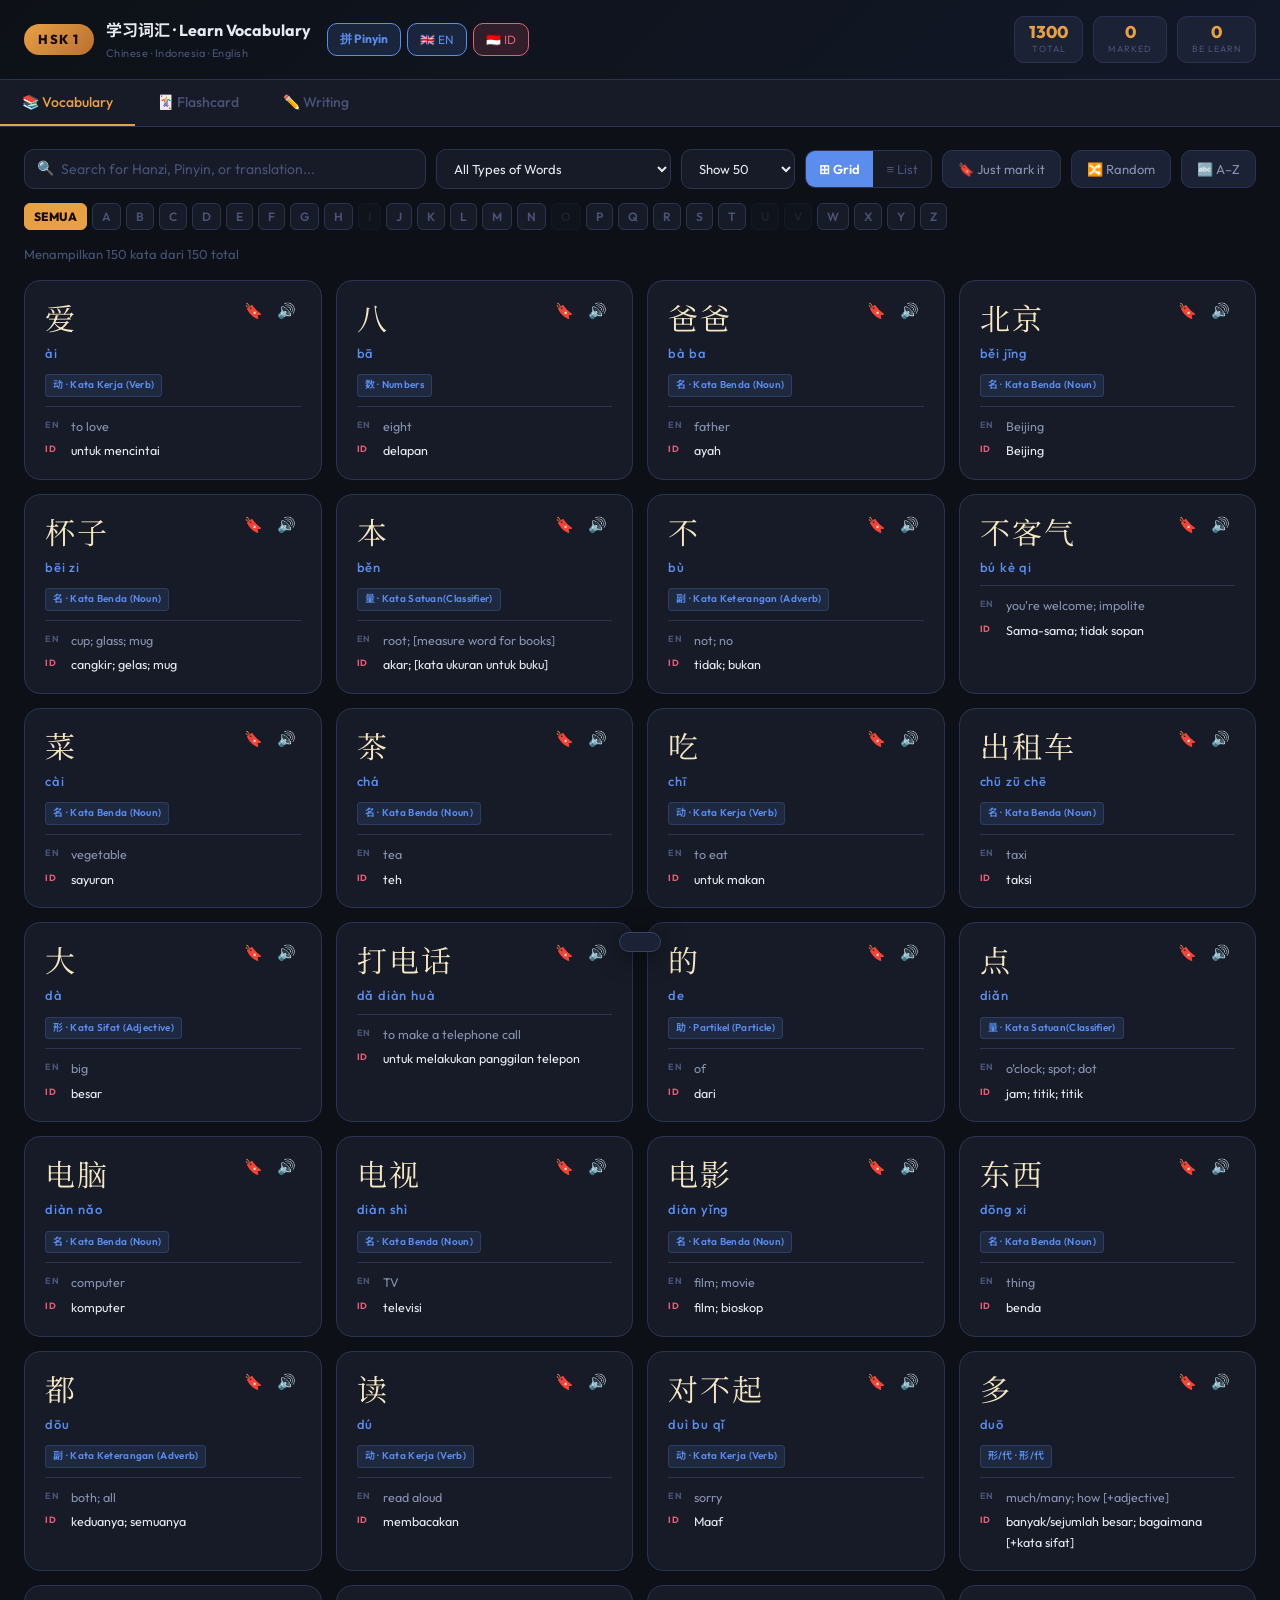
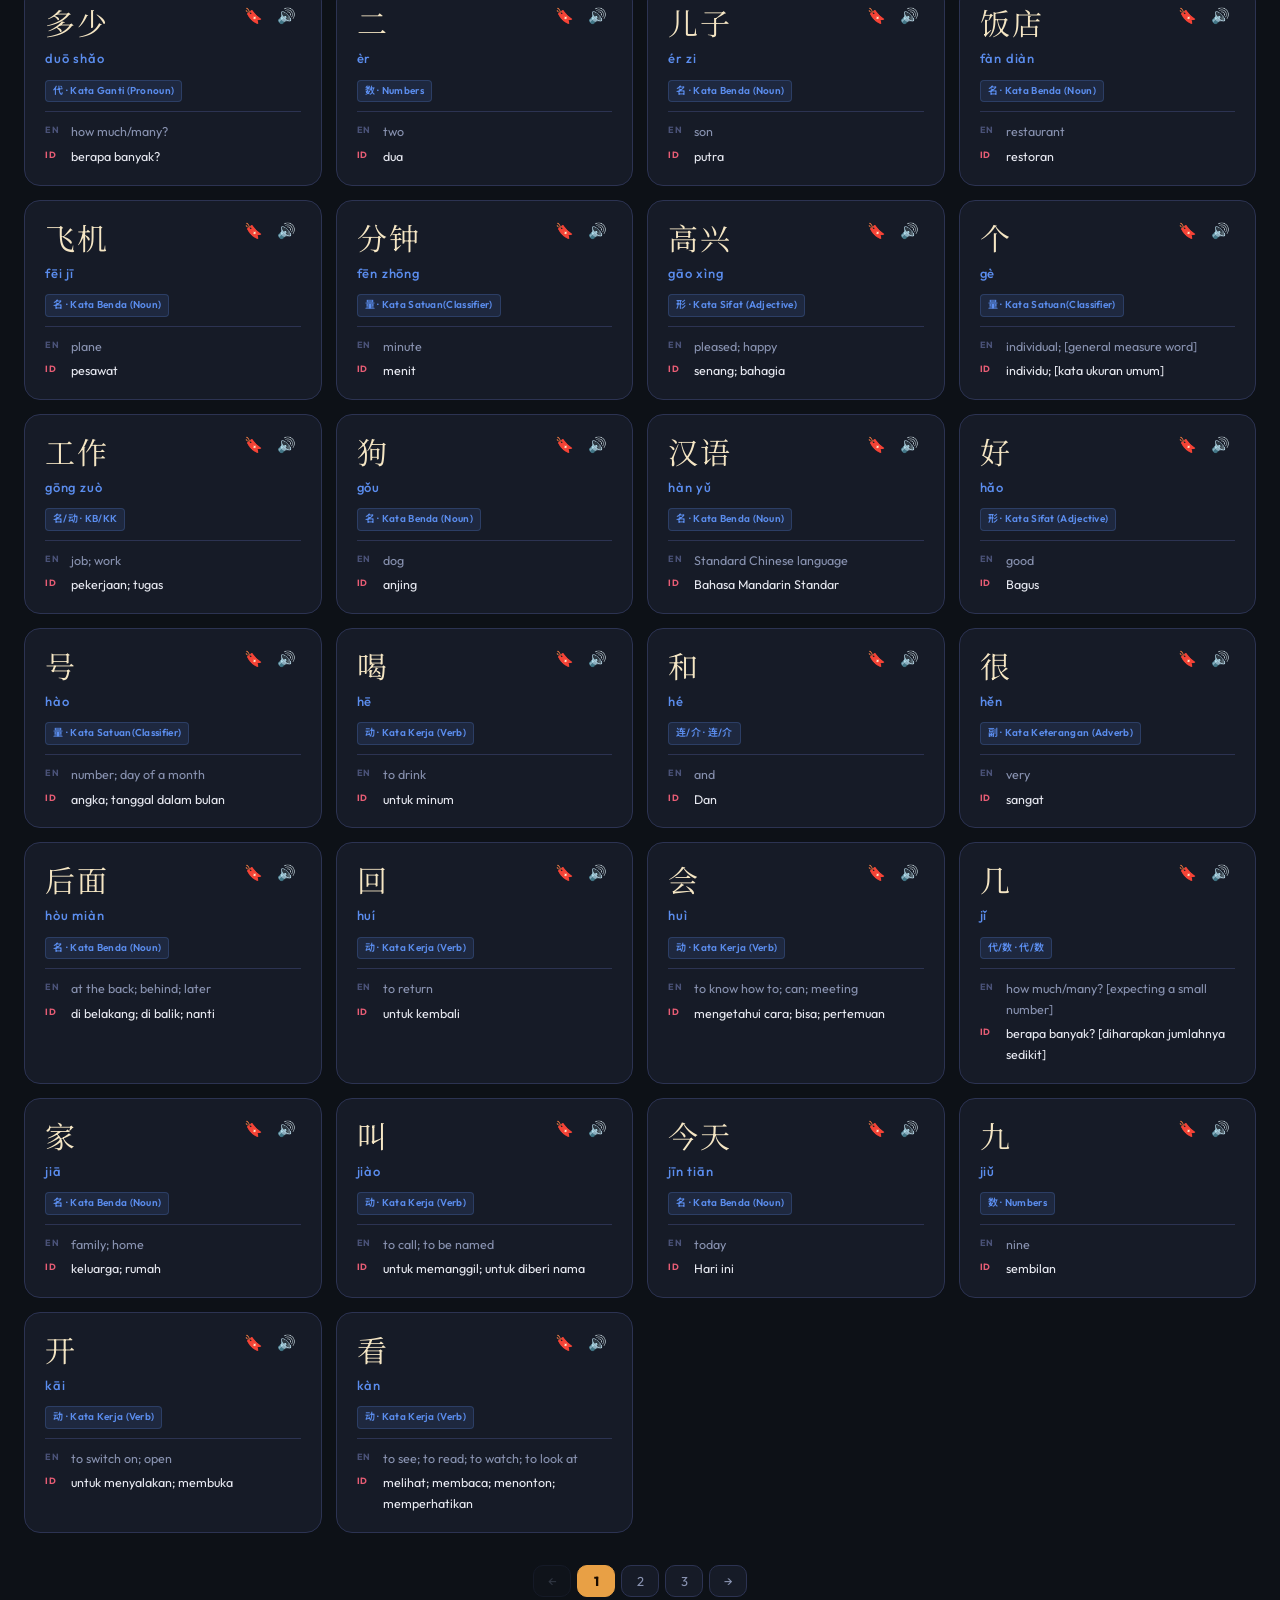
==== commit 7864d185: "hsk1.html" ====
--- a/hsk1.html
+++ b/hsk1.html
@@ -3,10 +3,10 @@
 <head>
 <meta charset="UTF-8">
 <meta name="viewport" content="width=device-width, initial-scale=1.0">
-<title>HSK 4 — Learn Chinese Vocabulary</title>
+<title>HSK 1 — Learn Chinese Vocabulary</title>
 <link rel="preconnect" href="https://fonts.googleapis.com">
 <link href="https://fonts.googleapis.com/css2?family=Noto+Serif+SC:wght@400;700&family=Noto+Sans+SC:wght@300;400;700&family=Outfit:wght@300;400;500;600;700;800&display=swap" rel="stylesheet">
-<link rel="stylesheet" href="hsk4.css">
+<link rel="stylesheet" href="hsk1.css">
 </head>
 <body>
 
@@ -14,7 +14,7 @@
 <div class="header">
   <div class="header-inner">
     <div class="logo">
-      <span class="logo-badge">HSK 4</span>
+      <span class="logo-badge">HSK 1</span>
       <div>
         <div class="logo-title">学习词汇 · Learn Vocabulary</div>
         <div class="logo-sub">Chinese · Indonesia · English</div>
--- a/hsk1.css
+++ b/hsk1.css
@@ -0,0 +1,809 @@
+/* ===== RESET & ROOT ===== */
+*, *::before, *::after { box-sizing: border-box; margin: 0; padding: 0; }
+
+:root {
+  --bg: #0d1117;
+  --surface: #161b27;
+  --surface2: #1c2235;
+  --surface3: #222840;
+  --border: #2c3352;
+  --border-light: #3a4266;
+  --accent: #e8a045;
+  --accent-dark: #b87030;
+  --accent2: #5b8dee;
+  --accent2-dark: #3a6bc8;
+  --accent3: #e85d75;
+  --green: #3ec878;
+  --text: #e8eaf2;
+  --text-dim: #8892b0;
+  --text-muted: #4a5278;
+  --hanzi: #f5e6c4;
+  --radius: 16px;
+  --radius-sm: 10px;
+  --radius-xs: 6px;
+  --shadow: 0 4px 24px rgba(0,0,0,0.5);
+  --shadow-sm: 0 2px 8px rgba(0,0,0,0.3);
+}
+
+body {
+  background: var(--bg);
+  color: var(--text);
+  font-family: "Outfit", "Noto Sans SC", sans-serif;
+  min-height: 100vh;
+  line-height: 1.65;
+  font-size: 15px;
+}
+
+/* ===== SCROLLBAR ===== */
+::-webkit-scrollbar { width: 5px; height: 5px; }
+::-webkit-scrollbar-track { background: var(--bg); }
+::-webkit-scrollbar-thumb { background: var(--border); border-radius: 3px; }
+::-webkit-scrollbar-thumb:hover { background: var(--border-light); }
+
+/* ===== HEADER ===== */
+.header {
+  background: linear-gradient(135deg, var(--bg) 0%, #121828 100%);
+  border-bottom: 1px solid var(--border);
+  padding: 16px 24px;
+  position: sticky;
+  top: 0;
+  z-index: 200;
+  backdrop-filter: blur(12px);
+}
+.header-inner {
+  max-width: 1280px;
+  margin: 0 auto;
+  display: flex;
+  align-items: center;
+  gap: 16px;
+  flex-wrap: wrap;
+}
+.logo { display: flex; align-items: center; gap: 12px; flex-shrink: 0; }
+.logo-badge {
+  background: linear-gradient(135deg, var(--accent), var(--accent-dark));
+  color: #160a00;
+  font-weight: 800;
+  font-size: 13px;
+  padding: 5px 14px;
+  border-radius: 30px;
+  letter-spacing: 1.5px;
+  text-transform: uppercase;
+}
+.logo-title { font-size: 16px; font-weight: 700; color: var(--text); }
+.logo-sub { font-size: 11px; color: var(--text-muted); letter-spacing: .5px; }
+.header-stats { display: flex; gap: 10px; margin-left: auto; flex-shrink: 0; }
+.stat-chip {
+  display: flex;
+  flex-direction: column;
+  align-items: center;
+  background: var(--surface2);
+  padding: 5px 14px;
+  border-radius: var(--radius-sm);
+  border: 1px solid var(--border);
+  min-width: 60px;
+}
+.stat-num { font-size: 17px; font-weight: 800; color: var(--accent); line-height: 1.2; }
+.stat-label { font-size: 9px; color: var(--text-muted); text-transform: uppercase; letter-spacing: 1px; }
+
+/* ===== NAV TABS ===== */
+.nav-tabs {
+  display: flex;
+  background: var(--surface);
+  border-bottom: 1px solid var(--border);
+  overflow-x: auto;
+  scrollbar-width: none;
+  -ms-overflow-style: none;
+}
+.nav-tabs::-webkit-scrollbar { display: none; }
+.nav-tab {
+  padding: 13px 22px;
+  border: none;
+  background: transparent;
+  color: var(--text-muted);
+  font-family: "Outfit", sans-serif;
+  font-size: 14px;
+  font-weight: 500;
+  cursor: pointer;
+  border-bottom: 2px solid transparent;
+  white-space: nowrap;
+  transition: all .15s;
+  display: flex;
+  align-items: center;
+  gap: 7px;
+}
+.nav-tab:hover { color: var(--text-dim); }
+.nav-tab.active { color: var(--accent); border-bottom-color: var(--accent); }
+
+/* ===== SECTION ===== */
+.section { display: none; max-width: 1280px; margin: 0 auto; padding: 22px 24px 72px; }
+.section.active { display: block; }
+
+/* ===== CONTROLS ===== */
+.controls {
+  display: flex;
+  gap: 10px;
+  flex-wrap: wrap;
+  align-items: center;
+  margin-bottom: 14px;
+}
+.search-wrap { position: relative; flex: 1; min-width: 180px; }
+.search-icon {
+  position: absolute;
+  left: 13px;
+  top: 50%;
+  transform: translateY(-50%);
+  color: var(--text-muted);
+  font-size: 14px;
+  pointer-events: none;
+}
+input[type="text"] {
+  width: 100%;
+  background: var(--surface);
+  border: 1px solid var(--border);
+  border-radius: var(--radius-sm);
+  padding: 10px 13px 10px 36px;
+  color: var(--text);
+  font-family: "Outfit", sans-serif;
+  font-size: 14px;
+  outline: none;
+  transition: border-color .2s, box-shadow .2s;
+}
+input[type="text"]:focus { border-color: var(--accent2); box-shadow: 0 0 0 3px rgba(91,141,238,.12); }
+input[type="text"]::placeholder { color: var(--text-muted); }
+
+select {
+  background: var(--surface);
+  border: 1px solid var(--border);
+  border-radius: var(--radius-sm);
+  padding: 10px 13px;
+  color: var(--text);
+  font-family: "Outfit", sans-serif;
+  font-size: 13px;
+  outline: none;
+  cursor: pointer;
+  transition: border-color .15s;
+}
+select:focus { border-color: var(--accent2); }
+select option { background: var(--surface2); }
+
+.btn {
+  background: var(--surface2);
+  border: 1px solid var(--border);
+  border-radius: var(--radius-sm);
+  padding: 10px 15px;
+  color: var(--text-dim);
+  font-family: "Outfit", sans-serif;
+  font-size: 13px;
+  cursor: pointer;
+  transition: all .18s;
+  white-space: nowrap;
+  display: inline-flex;
+  align-items: center;
+  gap: 6px;
+}
+.btn:hover { border-color: var(--accent); color: var(--accent); }
+.btn.active { background: var(--accent); border-color: var(--accent); color: #180a00; font-weight: 700; }
+
+.mode-toggle {
+  display: flex;
+  background: var(--surface);
+  border: 1px solid var(--border);
+  border-radius: var(--radius-sm);
+  overflow: hidden;
+}
+.mode-btn {
+  padding: 10px 13px;
+  border: none;
+  background: transparent;
+  color: var(--text-muted);
+  font-family: "Outfit", sans-serif;
+  font-size: 13px;
+  cursor: pointer;
+  transition: all .13s;
+  white-space: nowrap;
+}
+.mode-btn.active { background: var(--accent2); color: #fff; font-weight: 600; }
+.mode-btn:hover:not(.active) { color: var(--text-dim); background: var(--surface2); }
+
+.info-bar { font-size: 13px; color: var(--text-muted); margin-bottom: 14px; }
+
+/* ===== VOCAB GRID ===== */
+.grid-view {
+  display: grid;
+  grid-template-columns: repeat(auto-fill, minmax(270px, 1fr));
+  gap: 14px;
+}
+
+.vocab-card {
+  background: var(--surface);
+  border: 1px solid var(--border);
+  border-radius: var(--radius);
+  padding: 18px 20px;
+  cursor: pointer;
+  transition: transform .18s, border-color .18s, box-shadow .18s;
+  position: relative;
+  overflow: hidden;
+  animation: fadeUp .22s ease both;
+}
+.vocab-card::before {
+  content: "";
+  position: absolute;
+  top: 0; left: 0;
+  width: 3px; height: 100%;
+  background: var(--accent);
+  transform: scaleY(0);
+  transition: transform .2s;
+  transform-origin: top;
+}
+.vocab-card:hover { border-color: rgba(232,160,69,.35); transform: translateY(-3px); box-shadow: var(--shadow); }
+.vocab-card:hover::before, .vocab-card.bm::before { transform: scaleY(1); }
+.vocab-card.bm { border-color: rgba(232,160,69,.3); }
+
+@keyframes fadeUp {
+  from { opacity: 0; transform: translateY(10px); }
+  to { opacity: 1; transform: translateY(0); }
+}
+
+.card-top { display: flex; align-items: flex-start; justify-content: space-between; margin-bottom: 8px; }
+.hanzi { font-family: "Noto Serif SC", serif; font-size: 30px; color: var(--hanzi); line-height: 1.2; letter-spacing: 2px; }
+.card-btns { display: flex; gap: 4px; }
+.icon-btn {
+  background: none;
+  border: none;
+  color: var(--text-muted);
+  cursor: pointer;
+  font-size: 15px;
+  padding: 4px 5px;
+  border-radius: var(--radius-xs);
+  transition: all .13s;
+  line-height: 1;
+}
+.icon-btn:hover, .icon-btn.on { color: var(--accent); background: rgba(232,160,69,.1); }
+.pinyin { font-size: 13px; color: var(--accent2); margin-bottom: 7px; font-weight: 500; letter-spacing: .8px; }
+.type-badge {
+  display: inline-block;
+  background: rgba(91,141,238,.12);
+  border: 1px solid rgba(91,141,238,.22);
+  color: var(--accent2);
+  font-size: 10px;
+  padding: 2px 7px;
+  border-radius: 4px;
+  margin-bottom: 9px;
+  font-weight: 600;
+  letter-spacing: .3px;
+}
+.trans-block { border-top: 1px solid var(--border); padding-top: 9px; display: flex; flex-direction: column; gap: 4px; }
+.trans-row { display: flex; gap: 8px; font-size: 12.5px; }
+.t-lang { font-size: 9px; font-weight: 700; text-transform: uppercase; letter-spacing: .8px; padding-top: 2px; flex-shrink: 0; width: 18px; }
+.t-lang.en { color: var(--text-muted); }
+.t-lang.id { color: var(--accent3); }
+.t-text { color: var(--text-dim); }
+.t-text.id { color: var(--text); }
+
+/* ===== LIST VIEW ===== */
+.list-header {
+  display: grid;
+  grid-template-columns: 70px 130px 1fr 1fr 76px 38px;
+  gap: 10px;
+  padding: 7px 16px;
+  font-size: 10px;
+  font-weight: 700;
+  text-transform: uppercase;
+  letter-spacing: .9px;
+  color: var(--text-muted);
+  margin-bottom: 4px;
+}
+.list-view { display: flex; flex-direction: column; gap: 2px; }
+.list-item {
+  background: var(--surface);
+  border: 1px solid var(--border);
+  border-radius: var(--radius-sm);
+  padding: 11px 16px;
+  display: grid;
+  grid-template-columns: 70px 130px 1fr 1fr 76px 38px;
+  align-items: center;
+  gap: 10px;
+  cursor: pointer;
+  transition: background .12s;
+  animation: fadeUp .18s ease both;
+}
+.list-item:hover { background: var(--surface2); }
+.l-hanzi { font-family: "Noto Serif SC", serif; font-size: 20px; color: var(--hanzi); }
+.l-pinyin { color: var(--accent2); font-size: 12px; }
+.l-id { color: var(--text); font-size: 12px; }
+.l-en { color: var(--text-dim); font-size: 12px; }
+.l-type { color: var(--accent2); font-size: 10px; background: rgba(91,141,238,.1); padding: 2px 6px; border-radius: 4px; text-align: center; }
+
+/* ===== PAGINATION ===== */
+.pagination {
+  display: flex;
+  justify-content: center;
+  align-items: center;
+  gap: 6px;
+  margin-top: 32px;
+  flex-wrap: wrap;
+}
+.page-btn {
+  background: var(--surface);
+  border: 1px solid var(--border);
+  border-radius: var(--radius-sm);
+  padding: 7px 13px;
+  color: var(--text-dim);
+  font-family: "Outfit", sans-serif;
+  font-size: 13px;
+  cursor: pointer;
+  transition: all .13s;
+  min-width: 38px;
+  text-align: center;
+}
+.page-btn:hover { border-color: var(--accent); color: var(--accent); }
+.page-btn.active { background: var(--accent); border-color: var(--accent); color: #180a00; font-weight: 800; }
+.page-btn:disabled { opacity: .28; cursor: not-allowed; }
+
+/* ===== FLASHCARD ===== */
+.fc-wrap { display: flex; flex-direction: column; align-items: center; padding: 10px 0 30px; }
+.fc-progress { display: flex; align-items: center; gap: 12px; width: 100%; max-width: 560px; margin-bottom: 22px; }
+.prog-bar { flex: 1; height: 4px; background: var(--border); border-radius: 2px; overflow: hidden; }
+.prog-fill { height: 100%; background: linear-gradient(90deg, var(--accent2), var(--accent)); border-radius: 2px; transition: width .4s; }
+.prog-text { font-size: 13px; color: var(--text-dim); white-space: nowrap; min-width: 56px; text-align: right; }
+
+.flashcard { width: 100%; max-width: 560px; min-height: 300px; perspective: 1400px; cursor: pointer; margin-bottom: 18px; }
+.fc-inner { width: 100%; min-height: 300px; position: relative; transform-style: preserve-3d; transition: transform .5s cubic-bezier(.4,0,.2,1); }
+.flashcard.flipped .fc-inner { transform: rotateY(180deg); }
+.fc-face {
+  position: absolute;
+  width: 100%; min-height: 300px;
+  backface-visibility: hidden;
+  background: var(--surface);
+  border: 1px solid var(--border);
+  border-radius: 20px;
+  padding: 36px 40px;
+  display: flex;
+  flex-direction: column;
+  align-items: center;
+  justify-content: center;
+  text-align: center;
+}
+.fc-back { transform: rotateY(180deg); background: var(--surface2); }
+.fc-big-hanzi { font-family: "Noto Serif SC", serif; font-size: 72px; color: var(--hanzi); margin-bottom: 14px; line-height: 1; }
+.fc-big-pinyin { font-size: 22px; color: var(--accent2); font-weight: 500; margin-bottom: 6px; }
+.fc-sub { font-size: 12px; color: var(--text-muted); }
+.fc-type { display: inline-block; background: rgba(91,141,238,.12); border: 1px solid rgba(91,141,238,.22); color: var(--accent2); font-size: 11px; padding: 3px 10px; border-radius: 5px; margin-bottom: 14px; }
+.fc-en { font-size: 18px; color: var(--text); margin-bottom: 8px; font-weight: 500; }
+.fc-id { font-size: 15px; color: var(--accent3); }
+.fc-controls { display: flex; gap: 10px; margin-top: 6px; flex-wrap: wrap; justify-content: center; }
+.fc-btn {
+  padding: 11px 18px;
+  border-radius: var(--radius-sm);
+  border: 1px solid var(--border);
+  background: var(--surface2);
+  color: var(--text-dim);
+  font-family: "Outfit", sans-serif;
+  font-size: 13px;
+  cursor: pointer;
+  transition: all .17s;
+  display: flex;
+  align-items: center;
+  gap: 6px;
+}
+.fc-btn:hover { border-color: var(--accent2); color: var(--accent2); }
+.fc-btn.know { border-color: rgba(62,200,120,.35); color: var(--green); }
+.fc-btn.know:hover { background: rgba(62,200,120,.1); }
+.fc-btn.skip { border-color: rgba(232,93,117,.35); color: var(--accent3); }
+.fc-btn.skip:hover { background: rgba(232,93,117,.1); }
+.fc-meta { margin-top: 14px; font-size: 12px; color: var(--text-muted); }
+.kbd-hint { font-size: 11px; color: var(--text-muted); margin-top: 6px; }
+.fc-tool-row { display: flex; gap: 8px; margin-top: 16px; flex-wrap: wrap; justify-content: center; }
+
+/* ===== WRITING / ORDERING ===== */
+.wr-header { margin-bottom: 22px; }
+.wr-header h2 { font-size: 21px; font-weight: 700; margin-bottom: 5px; }
+.wr-header p { color: var(--text-dim); font-size: 13px; }
+
+.wr-toolbar {
+  display: flex;
+  align-items: center;
+  gap: 12px;
+  margin-bottom: 22px;
+  flex-wrap: wrap;
+}
+.wr-count-select { font-size: 13px; color: var(--text-dim); display: flex; align-items: center; gap: 8px; flex-shrink: 0; }
+.wr-progress { display: flex; align-items: center; gap: 12px; margin-bottom: 24px; }
+.wr-score-chip {
+  background: var(--surface2);
+  border: 1px solid var(--border);
+  border-radius: var(--radius-sm);
+  padding: 5px 14px;
+  font-size: 13px;
+  color: var(--text-dim);
+  white-space: nowrap;
+}
+.wr-score-chip span { color: var(--accent); font-weight: 800; }
+
+.wr-card {
+  width: 100%;
+  max-width: 760px;
+  background: var(--surface);
+  border: 1px solid var(--border);
+  border-radius: 20px;
+  padding: 30px 32px;
+  margin-bottom: 18px;
+  animation: fadeUp .25s ease;
+}
+.wr-qnum {
+  font-size: 10px;
+  font-weight: 700;
+  color: var(--text-muted);
+  text-transform: uppercase;
+  letter-spacing: 1.5px;
+  margin-bottom: 6px;
+}
+.wr-grammar-tag {
+  display: inline-block;
+  background: rgba(232,160,69,.1);
+  border: 1px solid rgba(232,160,69,.2);
+  color: var(--accent);
+  font-size: 11px;
+  padding: 2px 9px;
+  border-radius: 4px;
+  margin-bottom: 16px;
+  font-weight: 600;
+}
+.wr-instruction { font-size: 14px; color: var(--text-dim); margin-bottom: 18px; }
+
+.wr-label {
+  font-size: 10px;
+  font-weight: 700;
+  text-transform: uppercase;
+  letter-spacing: .9px;
+  color: var(--text-muted);
+  margin-bottom: 8px;
+  display: flex;
+  align-items: center;
+  gap: 6px;
+}
+.wr-bank {
+  display: flex;
+  flex-wrap: wrap;
+  gap: 8px;
+  margin-bottom: 20px;
+  min-height: 50px;
+}
+.wr-chip {
+  background: var(--surface2);
+  border: 1px solid var(--border-light);
+  border-radius: 8px;
+  padding: 8px 15px;
+  font-family: "Noto Serif SC", serif;
+  font-size: 18px;
+  color: var(--hanzi);
+  cursor: pointer;
+  transition: all .15s;
+  user-select: none;
+}
+.wr-chip:hover { border-color: var(--accent2); color: var(--accent2); transform: translateY(-2px); box-shadow: var(--shadow-sm); }
+.wr-chip.used { opacity: .2; pointer-events: none; transform: none; }
+
+.wr-answer-wrap {
+  min-height: 56px;
+  background: rgba(0,0,0,.15);
+  border: 1.5px dashed var(--border);
+  border-radius: 10px;
+  padding: 10px 14px;
+  display: flex;
+  flex-wrap: wrap;
+  gap: 8px;
+  align-items: center;
+  margin-bottom: 20px;
+  transition: border-color .2s;
+}
+.wr-answer-wrap.correct { border-color: var(--green); background: rgba(62,200,120,.04); }
+.wr-answer-wrap.wrong { border-color: var(--accent3); background: rgba(232,93,117,.04); }
+.wr-placed-chip {
+  background: rgba(91,141,238,.15);
+  border: 1px solid rgba(91,141,238,.28);
+  border-radius: 8px;
+  padding: 8px 15px;
+  font-family: "Noto Serif SC", serif;
+  font-size: 18px;
+  color: var(--hanzi);
+  cursor: pointer;
+  transition: all .13s;
+  user-select: none;
+}
+.wr-placed-chip:hover { background: rgba(232,93,117,.15); border-color: var(--accent3); color: var(--accent3); }
+.wr-empty-hint { font-size: 13px; color: var(--text-muted); font-style: italic; }
+
+.wr-btn-row { display: flex; gap: 10px; flex-wrap: wrap; }
+.wr-btn {
+  padding: 11px 20px;
+  border-radius: var(--radius-sm);
+  border: 1px solid var(--border);
+  background: var(--surface2);
+  color: var(--text-dim);
+  font-family: "Outfit", sans-serif;
+  font-size: 13px;
+  cursor: pointer;
+  transition: all .17s;
+  display: inline-flex;
+  align-items: center;
+  gap: 6px;
+}
+.wr-btn:hover { border-color: var(--accent2); color: var(--accent2); }
+.wr-btn.primary { background: var(--accent2); border-color: var(--accent2); color: #fff; font-weight: 700; }
+.wr-btn.primary:hover { background: var(--accent2-dark); border-color: var(--accent2-dark); }
+.wr-btn.danger { border-color: rgba(232,93,117,.4); color: var(--accent3); }
+.wr-btn.danger:hover { background: rgba(232,93,117,.1); }
+.wr-btn:disabled { opacity: .35; cursor: not-allowed; }
+
+.wr-feedback {
+  display: none;
+  margin-top: 18px;
+  padding: 14px 18px;
+  border-radius: 10px;
+  font-size: 14px;
+  line-height: 1.8;
+}
+.wr-feedback.correct { background: rgba(62,200,120,.1); border: 1px solid rgba(62,200,120,.25); color: var(--green); }
+.wr-feedback.wrong { background: rgba(232,93,117,.1); border: 1px solid rgba(232,93,117,.25); color: var(--accent3); }
+.wr-feedback .ans-hanzi { font-family: "Noto Serif SC", serif; font-size: 17px; color: var(--hanzi); margin-top: 6px; }
+.wr-feedback .ans-pinyin { font-size: 13px; color: var(--accent2); margin-top: 3px; }
+.wr-feedback .ans-meaning { font-size: 13px; color: var(--text-dim); margin-top: 2px; }
+
+/* ===== WRITING RESULT ===== */
+.wr-result {
+  display: none;
+  text-align: center;
+  background: var(--surface);
+  border: 1px solid var(--border);
+  border-radius: 20px;
+  padding: 52px 40px;
+  max-width: 500px;
+}
+.wr-result.visible { display: block; }
+.wr-big-score { font-size: 68px; font-weight: 800; color: var(--accent); line-height: 1; margin-bottom: 8px; }
+.wr-result-msg { font-size: 18px; color: var(--text); margin-bottom: 8px; font-weight: 600; }
+.wr-result-detail { font-size: 14px; color: var(--text-dim); margin-bottom: 30px; }
+.wr-result-stars { font-size: 32px; margin-bottom: 16px; }
+
+/* ===== MODAL ===== */
+.modal-overlay {
+  display: none;
+  position: fixed;
+  inset: 0;
+  background: rgba(0,0,0,.72);
+  z-index: 1000;
+  align-items: center;
+  justify-content: center;
+  padding: 20px;
+  backdrop-filter: blur(5px);
+}
+.modal-overlay.open { display: flex; }
+.modal {
+  background: var(--surface);
+  border: 1px solid var(--border-light);
+  border-radius: 22px;
+  padding: 38px;
+  max-width: 480px;
+  width: 100%;
+  position: relative;
+  animation: modalIn .22s ease;
+  box-shadow: var(--shadow);
+}
+@keyframes modalIn {
+  from { opacity: 0; transform: scale(.94) translateY(12px); }
+  to { opacity: 1; transform: scale(1) translateY(0); }
+}
+.modal-close {
+  position: absolute;
+  top: 14px; right: 14px;
+  background: var(--surface2);
+  border: 1px solid var(--border);
+  border-radius: 50%;
+  width: 30px; height: 30px;
+  display: flex;
+  align-items: center;
+  justify-content: center;
+  cursor: pointer;
+  color: var(--text-dim);
+  font-size: 14px;
+  transition: all .13s;
+}
+.modal-close:hover { color: var(--text); border-color: var(--border-light); }
+.m-hanzi { font-family: "Noto Serif SC", serif; font-size: 66px; color: var(--hanzi); text-align: center; margin-bottom: 8px; }
+.m-pinyin { text-align: center; font-size: 20px; color: var(--accent2); font-weight: 500; margin-bottom: 5px; }
+.m-type { text-align: center; margin-bottom: 18px; }
+.m-trans {
+  background: var(--surface2);
+  border: 1px solid var(--border);
+  border-radius: 10px;
+  padding: 14px 16px;
+  margin-bottom: 12px;
+  display: flex;
+  flex-direction: column;
+  gap: 8px;
+}
+.m-row { display: flex; gap: 10px; align-items: flex-start; }
+.m-lang { font-size: 9px; font-weight: 700; text-transform: uppercase; letter-spacing: .8px; margin-top: 3px; min-width: 18px; }
+.m-lang.en { color: var(--text-muted); }
+.m-lang.id { color: var(--accent3); }
+.m-text { font-size: 15px; color: var(--text-dim); }
+.m-text.id { color: var(--text); font-weight: 500; }
+.m-level { font-size: 11px; color: var(--text-muted); margin-bottom: 14px; }
+.m-actions { display: flex; gap: 8px; }
+.m-btn {
+  flex: 1;
+  padding: 11px;
+  border-radius: var(--radius-sm);
+  border: 1px solid var(--border);
+  background: var(--surface2);
+  color: var(--text-dim);
+  font-family: "Outfit", sans-serif;
+  font-size: 13px;
+  cursor: pointer;
+  transition: all .17s;
+  display: flex;
+  align-items: center;
+  justify-content: center;
+  gap: 5px;
+}
+.m-btn:hover { border-color: var(--accent); color: var(--accent); }
+.m-btn.bm-on { background: rgba(232,160,69,.12); border-color: var(--accent); color: var(--accent); }
+
+/* ===== TOAST ===== */
+.toast {
+  position: fixed;
+  bottom: 28px;
+  left: 50%;
+  transform: translateX(-50%) translateY(80px);
+  background: var(--surface2);
+  border: 1px solid var(--border-light);
+  border-radius: 30px;
+  padding: 9px 20px;
+  font-size: 14px;
+  color: var(--text);
+  z-index: 3000;
+  transition: transform .3s cubic-bezier(.4,0,.2,1);
+  pointer-events: none;
+  white-space: nowrap;
+  box-shadow: var(--shadow);
+}
+.toast.show { transform: translateX(-50%) translateY(0); }
+
+/* ===== ALPHABET FILTER ===== */
+.alpha-bar {
+  display: flex;
+  flex-wrap: wrap;
+  gap: 5px;
+  margin-bottom: 14px;
+}
+.alpha-btn {
+  background: var(--surface);
+  border: 1px solid var(--border);
+  border-radius: var(--radius-xs);
+  padding: 5px 9px;
+  color: var(--text-muted);
+  font-family: "Outfit", sans-serif;
+  font-size: 12px;
+  font-weight: 600;
+  cursor: pointer;
+  transition: all .15s;
+  text-transform: uppercase;
+}
+.alpha-btn:hover { border-color: var(--accent); color: var(--accent); }
+.alpha-btn.active { background: var(--accent); border-color: var(--accent); color: #180a00; font-weight: 800; }
+.alpha-btn.disabled-letter { opacity: .25; cursor: not-allowed; }
+
+/* ===== EMPTY ===== */
+.empty-state { text-align: center; padding: 72px 20px; color: var(--text-muted); }
+.empty-icon { font-size: 44px; margin-bottom: 14px; }
+
+/* ===== RESPONSIVE ===== */
+@media (max-width: 900px) {
+  .header-stats { display: none; }
+}
+@media (max-width: 768px) {
+  .section { padding: 16px 16px 60px; }
+  .list-header, .list-item { grid-template-columns: 55px 110px 1fr 56px 30px; }
+  .list-item > :nth-child(4) { display: none; }
+  .grid-view { grid-template-columns: 1fr 1fr; }
+  .wr-card { padding: 22px 18px; }
+}
+@media (max-width: 480px) {
+  .grid-view { grid-template-columns: 1fr; }
+  .controls { gap: 7px; }
+  .fc-big-hanzi { font-size: 58px; }
+}
+.hide-en .t-lang.en,
+.hide-en .t-text:not(.id),
+.hide-en .trans-row:has(.t-lang.en) { display: none; }
+
+.hide-id .t-lang.id,
+.hide-id .t-text.id,
+.hide-id .trans-row:has(.t-lang.id) { display: none; }
+
+.hide-en .l-en,
+.hide-id .l-id { display: none; }
+
+.hide-en .m-row:has(.m-lang.en) { display: none; }
+.hide-id .m-row:has(.m-lang.id) { display: none; }
+
+.hide-en .fc-en,
+.hide-id .fc-id { display: none; }
+
+.lang-btn.active-en {
+  background: rgba(91,141,238,.15);
+  border-color: var(--accent2);
+  color: var(--accent2);
+}
+.lang-btn.active-id {
+  background: rgba(232,93,117,.15);
+  border-color: var(--accent3);
+  color: var(--accent3);
+}
+.lang-btn.off {
+  opacity: .38;
+}
+.hide-pinyin .pinyin,
+.hide-pinyin .fc-big-pinyin,
+.hide-pinyin .l-pinyin,
+.hide-pinyin .m-pinyin,
+.hide-pinyin .wr-feedback .ans-pinyin { 
+  display: none !important; 
+}
+
+.pinyin-toggle-btn.active {
+  background: rgba(91,141,238,.15);
+  border-color: var(--accent2);
+  color: var(--accent2);
+}
+.pinyin-toggle-btn.off {
+  opacity: .5;
+}
+.header-toggles {
+  display: flex;
+  gap: 6px;
+  flex-shrink: 0;
+}
+.header-toggle-btn {
+  padding: 7px 12px;
+  font-size: 12px;
+}
+@media (max-width: 600px) {
+  .header-toggles { display: none; }
+}
+.m-example {
+  background: rgba(91,141,238,.06);
+  border: 1px solid rgba(91,141,238,.18);
+  border-radius: var(--radius-sm);
+  padding: 12px 14px;
+  margin-bottom: 12px;
+}
+.m-ex-label {
+  font-size: 10px;
+  font-weight: 700;
+  text-transform: uppercase;
+  letter-spacing: .9px;
+  color: var(--accent2);
+  margin-bottom: 8px;
+}
+.m-ex-zh {
+  font-family: "Noto Serif SC", serif;
+  font-size: 17px;
+  color: var(--hanzi);
+  margin-bottom: 4px;
+  line-height: 1.5;
+}
+.m-ex-py {
+  font-size: 12px;
+  color: var(--accent2);
+  margin-bottom: 8px;
+  letter-spacing: .4px;
+}
+.m-ex-row {
+  display: flex;
+  gap: 8px;
+  font-size: 12.5px;
+  margin-bottom: 3px;
+}
+.m-ex-trans { color: var(--text-dim); }
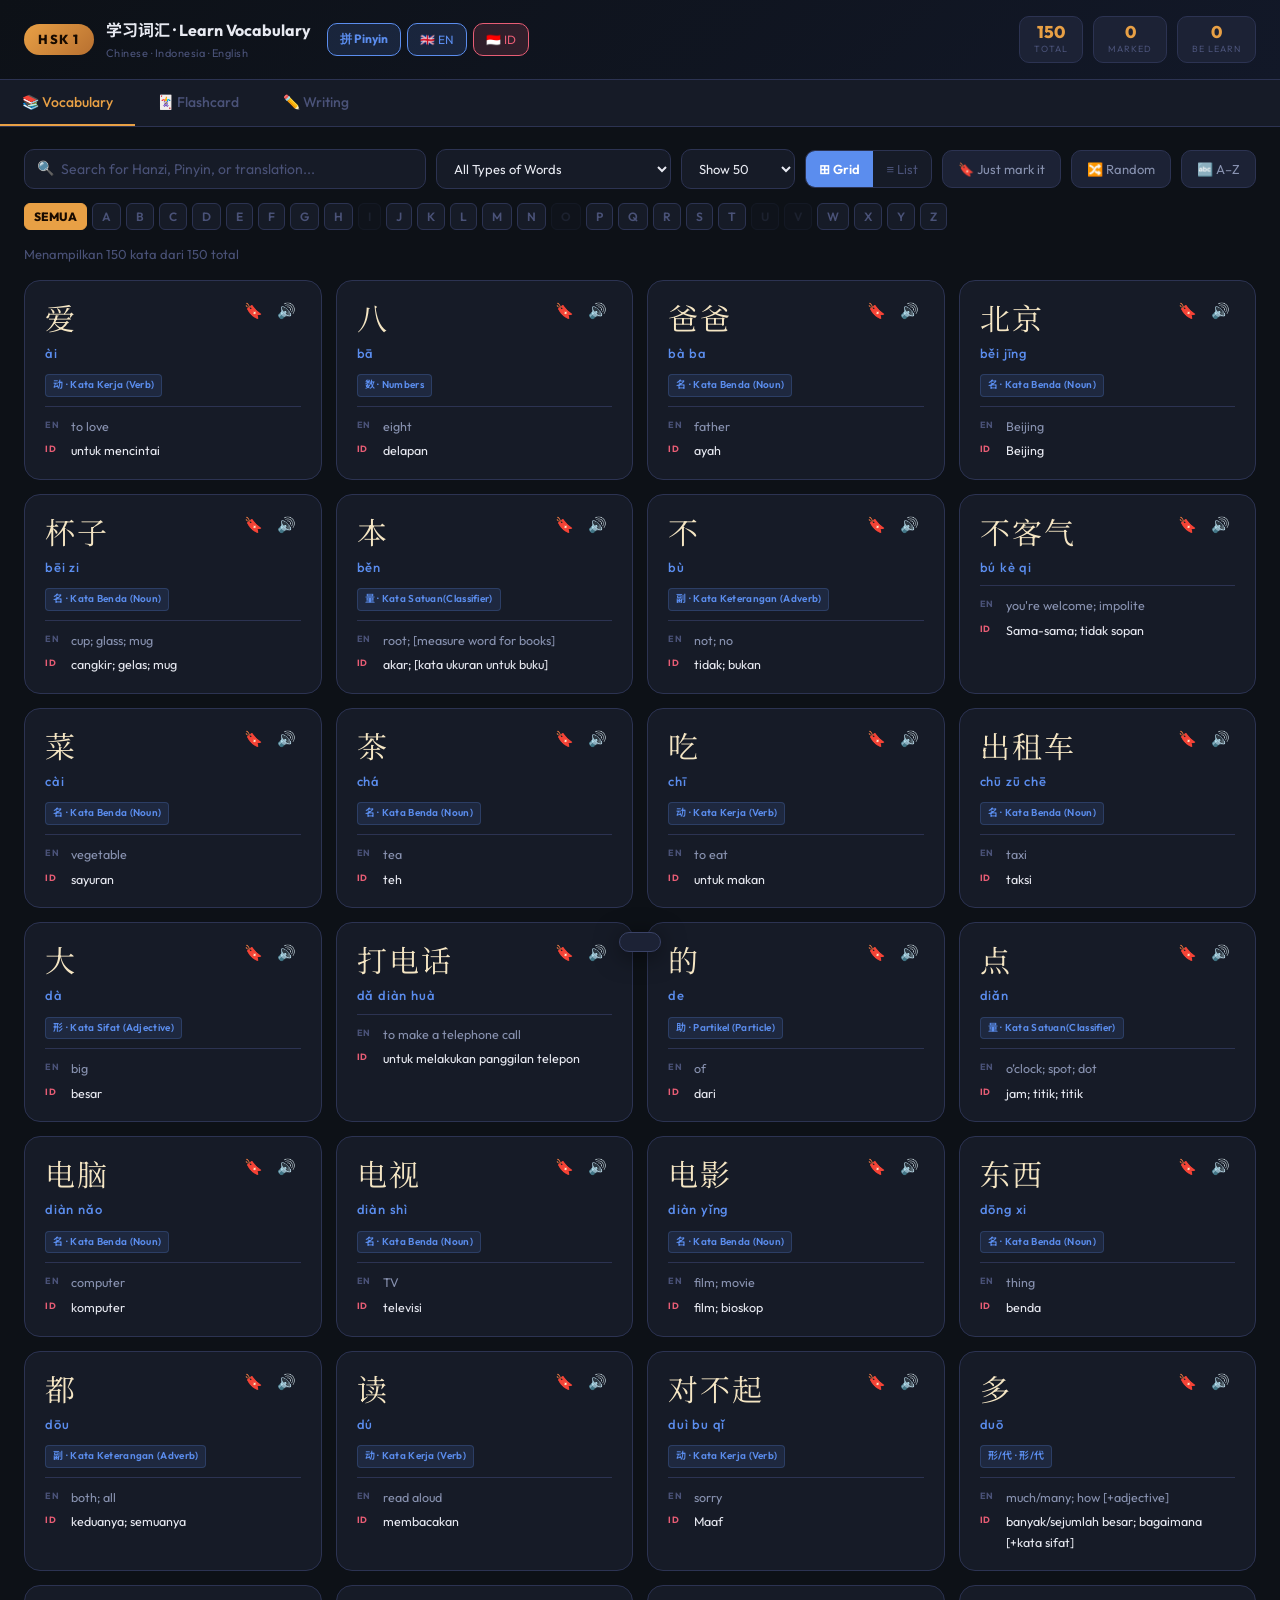
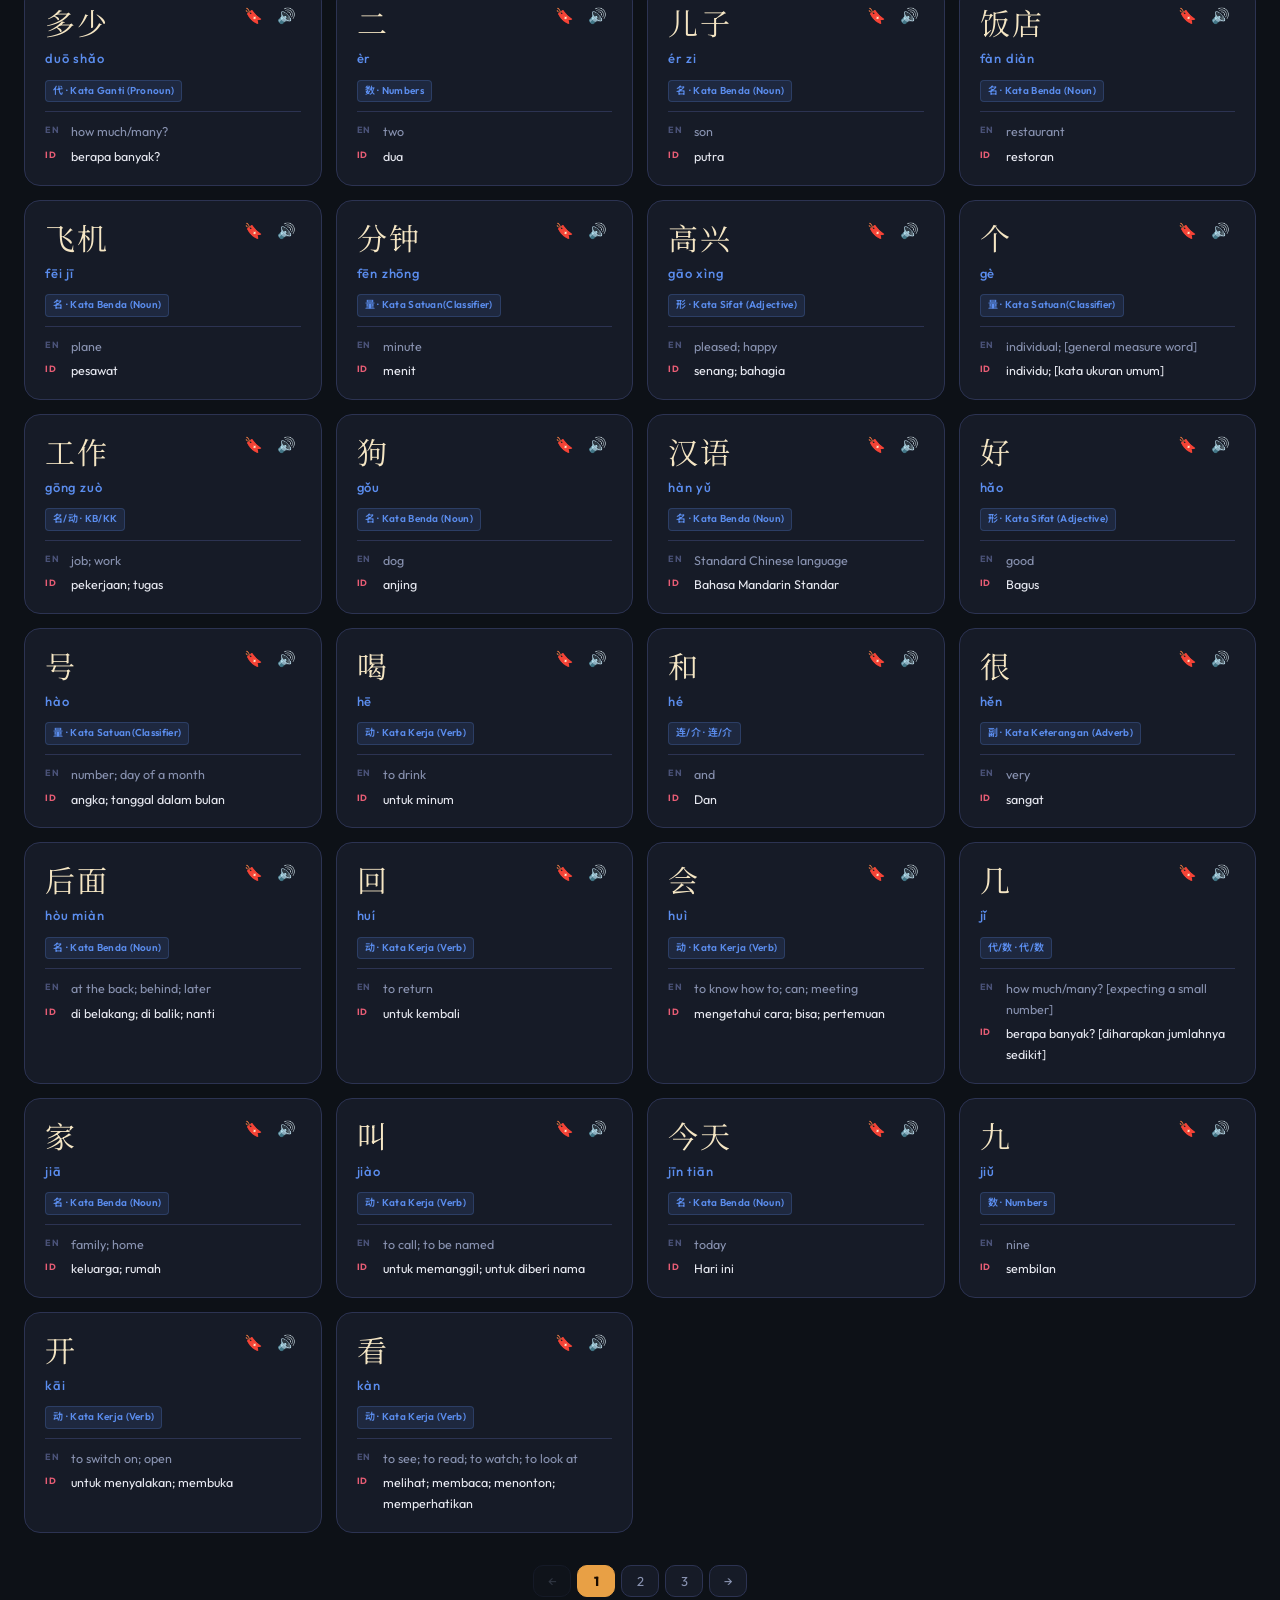
==== commit 03d1534e: "hsk1.html" ====
--- a/hsk1.html
+++ b/hsk1.html
@@ -26,7 +26,7 @@
       <button class="btn header-toggle-btn lang-btn active-id" id="toggleIdBtn" onclick="toggleLang('id')">🇮🇩 ID</button>
     </div>
     <div class="header-stats">
-      <div class="stat-chip"><span class="stat-num" id="totalCount">1300</span><span class="stat-label">Total</span></div>
+      <div class="stat-chip"><span class="stat-num" id="totalCount">150</span><span class="stat-label">Total</span></div>
       <div class="stat-chip"><span class="stat-num" id="bmCount">0</span><span class="stat-label">Marked</span></div>
       <div class="stat-chip"><span class="stat-num" id="learnedCount">0</span><span class="stat-label">Be learn</span></div>
     </div>
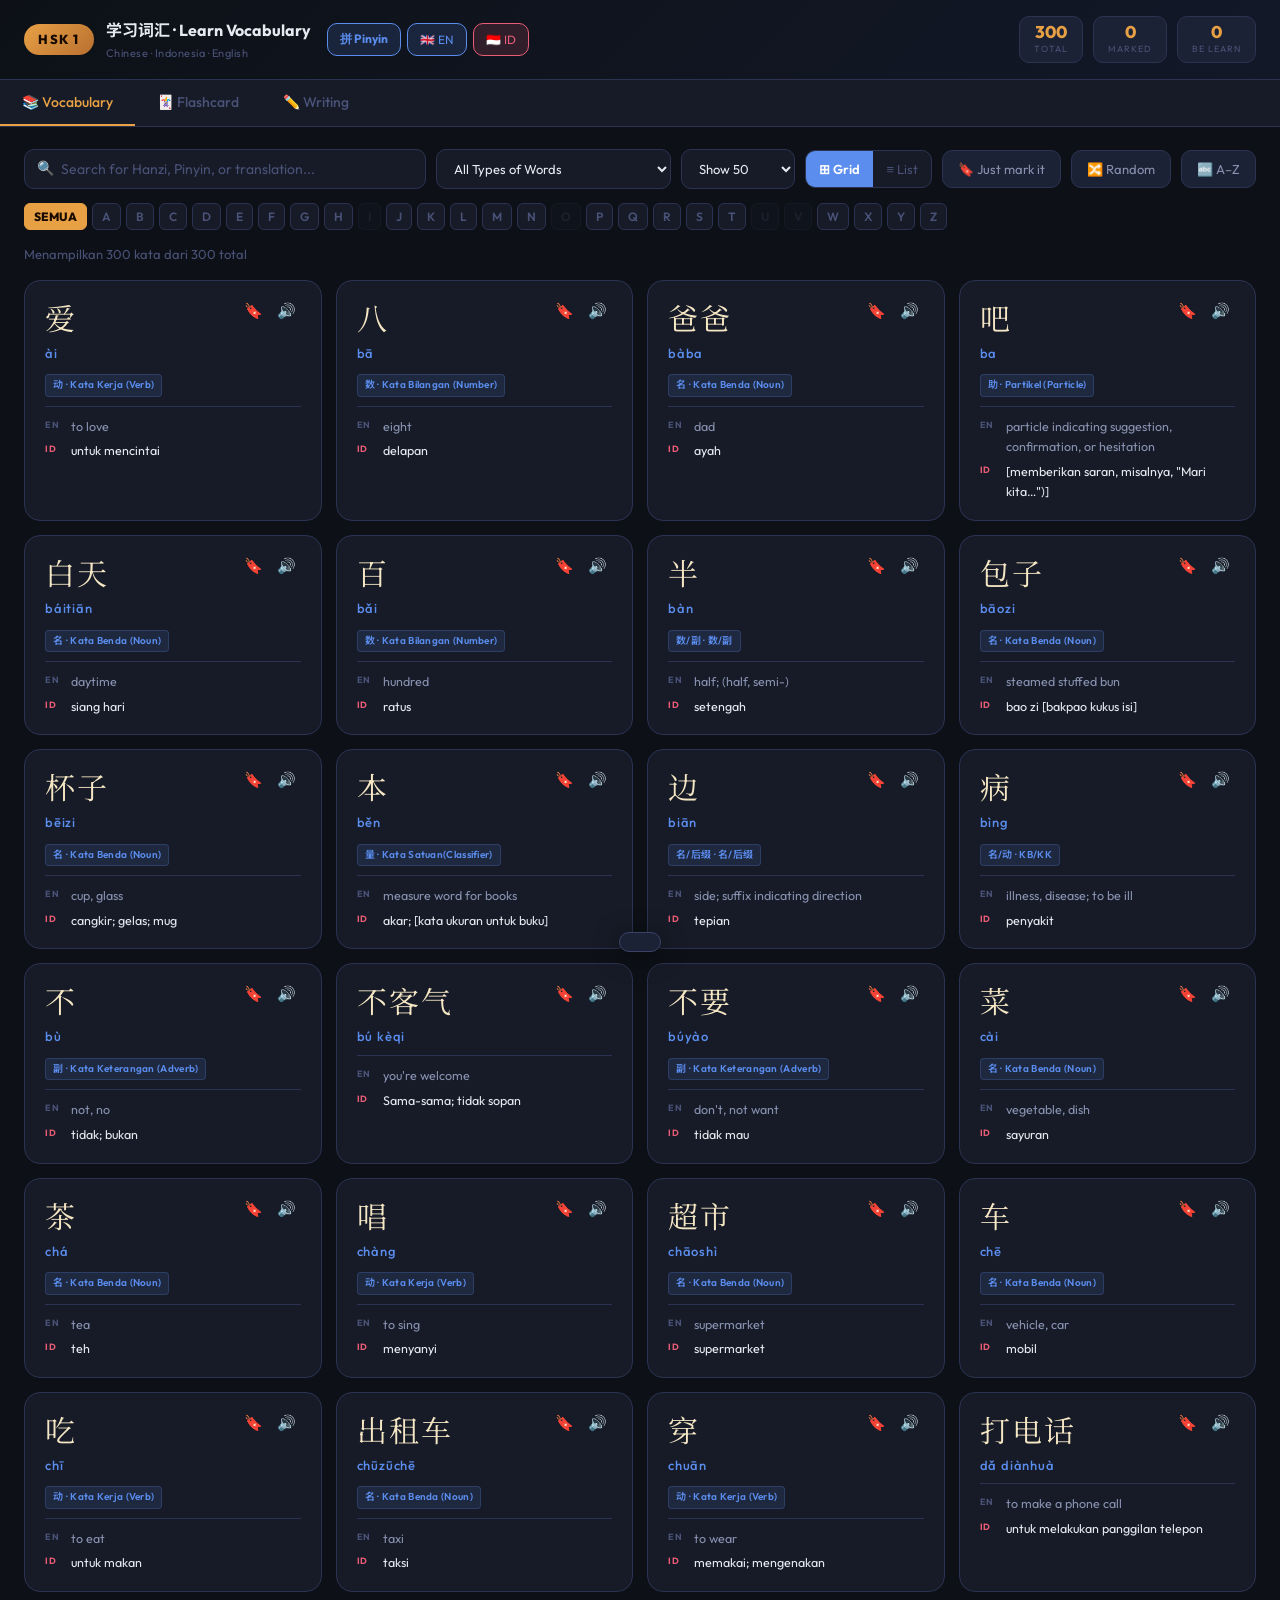
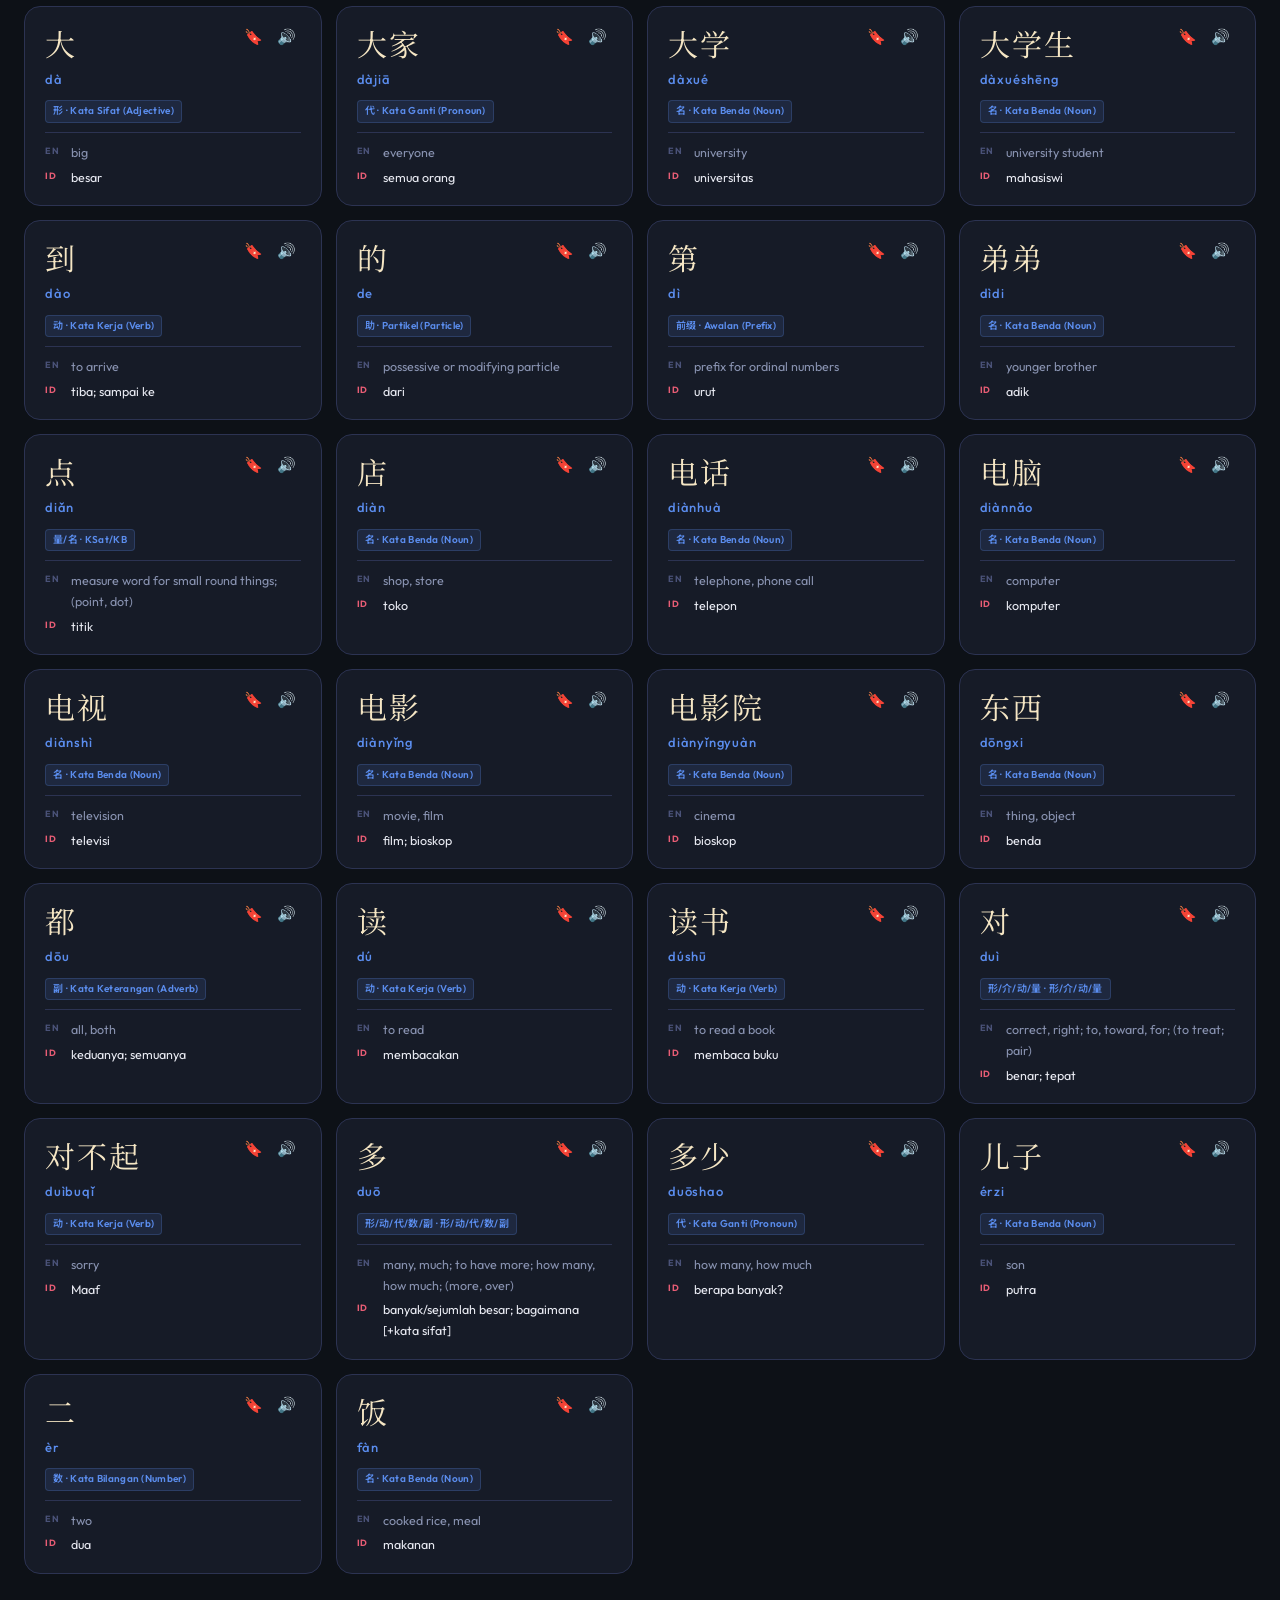
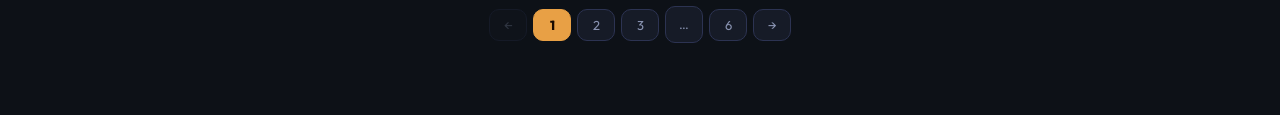
==== commit 06a18946: "Add files via upload" ====
--- a/hsk1.html
+++ b/hsk1.html
@@ -1,1021 +1,872 @@
-<!DOCTYPE html>
-<html lang="id">
-<head>
-<meta charset="UTF-8">
-<meta name="viewport" content="width=device-width, initial-scale=1.0">
-<title>HSK 1 — Learn Chinese Vocabulary</title>
-<link rel="preconnect" href="https://fonts.googleapis.com">
-<link href="https://fonts.googleapis.com/css2?family=Noto+Serif+SC:wght@400;700&family=Noto+Sans+SC:wght@300;400;700&family=Outfit:wght@300;400;500;600;700;800&display=swap" rel="stylesheet">
-<link rel="stylesheet" href="hsk1.css">
-</head>
-<body>
-
-<!-- HEADER -->
-<div class="header">
-  <div class="header-inner">
-    <div class="logo">
-      <span class="logo-badge">HSK 1</span>
-      <div>
-        <div class="logo-title">学习词汇 · Learn Vocabulary</div>
-        <div class="logo-sub">Chinese · Indonesia · English</div>
-      </div>
-    </div>
-    <div class="header-toggles">
-      <button class="btn header-toggle-btn pinyin-toggle-btn active" id="togglePinyinBtn" onclick="togglePinyin()">拼 Pinyin</button>
-      <button class="btn header-toggle-btn lang-btn active-en" id="toggleEnBtn" onclick="toggleLang('en')">🇬🇧 EN</button>
-      <button class="btn header-toggle-btn lang-btn active-id" id="toggleIdBtn" onclick="toggleLang('id')">🇮🇩 ID</button>
-    </div>
-    <div class="header-stats">
-      <div class="stat-chip"><span class="stat-num" id="totalCount">150</span><span class="stat-label">Total</span></div>
-      <div class="stat-chip"><span class="stat-num" id="bmCount">0</span><span class="stat-label">Marked</span></div>
-      <div class="stat-chip"><span class="stat-num" id="learnedCount">0</span><span class="stat-label">Be learn</span></div>
-    </div>
-  </div>
-</div>
-
-<!-- NAV TABS -->
-<div class="nav-tabs">
-  <button class="nav-tab active" data-tab="browse" onclick="showTab('browse',this)">📚 Vocabulary</button>
-  <button class="nav-tab" data-tab="flash" onclick="showTab('flash',this)">🃏 Flashcard</button>
-  <button class="nav-tab" data-tab="ordering" onclick="showTab('ordering',this)">✏️ Writing</button>
-</div>
-
-<!-- ===== BROWSE ===== -->
-<div class="section active" id="tab-browse">
-  <div class="controls">
-    <div class="search-wrap">
-      <span class="search-icon">🔍</span>
-      <input type="text" id="searchInput" placeholder="Search for Hanzi, Pinyin, or translation...">
-    </div>
-    <select id="typeFilter">
-      <option value="">All Types of Words</option>
-      <option value="名">名 — Kata Benda (Noun)</option>
-      <option value="动">动 — Kata Kerja (Verb)</option>
-      <option value="形">形 — Kata Sifat (Adjective)</option>
-      <option value="副">副 — Kata Keterangan (Adverb)</option>
-      <option value="连">连 — Kata Hubung (Conjunction)</option>
-      <option value="介">介 — Kata Depan (Preposition)</option>
-      <option value="代">代 — Kata Ganti (Pronoun)</option>
-      <option value="叹">叹 — Kata Seru (Interjection)</option>
-      <option value="助">助 — Partikel (Particle)</option>
-      <option value="量">量 — Kata Satuan (Classifier)</option>
-    </select>
-    <select id="pageSizeSelect" onchange="setPageSize(+this.value)">
-      <option value="10">Show 10</option>
-      <option value="20">Show 20</option>
-      <option value="50" selected>Show 50</option>
-      <option value="100">Show 100</option>
-      <option value="200">Show 200</option>
-      <option value="500">Show 500</option>
-      <option value="1000">Show 1000</option>
-      <option value="1300">Show all</option>
-    </select>
-    <div class="mode-toggle">
-      <button class="mode-btn active" id="modeGrid" onclick="setDisplayMode('grid')">⊞ Grid</button>
-      <button class="mode-btn" id="modeList" onclick="setDisplayMode('list')">≡ List</button>
-    </div>
-    <button class="btn" id="bmOnlyBtn" onclick="toggleBmOnly()">🔖 Just mark it</button>
-    <button class="btn" onclick="shuffleVocab()">🔀 Random</button>
-    <button class="btn" id="sortAzBtn" onclick="sortAZ()">🔤 A–Z</button>
-  </div>
-  <div class="alpha-bar" id="alphaBar"></div>
-  <div class="info-bar" id="resultCount"></div>
-  <div id="listHeader" class="list-header" style="display:none;">
-    <span>Hanzi</span><span>Pinyin</span><span>Indonesia</span><span>English</span><span>Type</span><span></span>
-  </div>
-  <div id="vocabContainer"></div>
-  <div class="pagination" id="pagination"></div>
-</div>
-
-<!-- ===== FLASHCARD ===== -->
-<div class="section" id="tab-flash">
-  <div class="fc-wrap">
-    <div class="fc-progress">
-      <div class="prog-bar"><div class="prog-fill" id="fcFill" style="width:0%"></div></div>
-      <span class="prog-text" id="fcProgText">0 / 0</span>
-    </div>
-    <div class="flashcard" id="flashcard" onclick="flipCard()">
-      <div class="fc-inner">
-        <div class="fc-face">
-          <div class="fc-big-hanzi" id="fcHanzi">—</div>
-          <div class="fc-big-pinyin" id="fcPinyin">—</div>
-          <div class="fc-sub">Click to see the meaning</div>
-        </div>
-        <div class="fc-face fc-back">
-          <div class="fc-type" id="fcType">—</div>
-          <div class="fc-en" id="fcEn">—</div>
-          <div class="fc-id" id="fcId">—</div>
-        </div>
-      </div>
-    </div>
-    <div class="kbd-hint">Space=back · ←→=navigation · Enter=know · X=don't know yet</div>
-    <div class="fc-controls">
-      <button class="fc-btn" onclick="fcPrev()">← Back</button>
-      <button class="fc-btn skip" onclick="fcSkipFn()">✗ Don't know yet</button>
-      <button class="fc-btn know" onclick="fcKnowFn()">✓ Already know</button>
-      <button class="fc-btn" onclick="fcNext()">Skip →</button>
-    </div>
-    <div class="fc-meta" id="fcStats">✓ 0 sudah tahu &nbsp;·&nbsp; ✗ 0 don't know yet</div>
-    <div class="fc-tool-row">
-      <button class="btn" onclick="initFlashcards()">🔄 Restart</button>
-      <button class="btn" id="fcBmOnlyBtn" onclick="toggleFcBmOnly()">🔖 Only those marked</button>
-    </div>
-  </div>
-</div>
-
-<!-- ===== ORDERING ===== -->
-<div class="section" id="tab-ordering">
-  <div class="wr-header">
-    <h2>✏️ Word Ordering Exercise</h2>
-    <p>Arrange the words into correct sentences. Each set of questions is randomly shuffled.</p>
-  </div>
-
-  <div class="wr-toolbar">
-    <div class="wr-count-select">
-      <span>Number of questions:</span>
-      <select id="wrCountSelect">
-        <option value="5">5 question</option>
-        <option value="10" selected>10 question</option>
-        <option value="15">15 question</option>
-        <option value="20">20 question</option>
-        <option value="50">All (50)</option>
-      </select>
-    </div>
-    <button class="btn" onclick="restartOrdering()">🔄 New Session (Random)</button>
-  </div>
-
-  <div class="wr-progress">
-    <div class="prog-bar"><div class="prog-fill" id="wrFill" style="width:0%"></div></div>
-    <span class="prog-text" id="wrProgText">1 / 10</span>
-    <div class="wr-score-chip">Skor: <span id="wrScore">0</span>/<span id="wrTotal">10</span></div>
-  </div>
-
-  <div id="wrGame">
-    <div class="wr-card">
-      <div class="wr-qnum" id="wrQnum">Question 1</div>
-      <div class="wr-grammar-tag" id="wrGrammarTag"></div>
-      <div class="wr-instruction">Arrange the following words into a correct sentence:</div>
-
-      <div class="wr-label">📦 Arrange the following words from the Word Bank — click to add them to your answer — into a correct sentence:</div>
-      <div class="wr-bank" id="wrBank"></div>
-
-      <div class="wr-label">📝 Answer — click the word to return to the bank:</div>
-      <div class="wr-answer-wrap" id="wrAnswer">
-        <span class="wr-empty-hint">No word has been chosen yet…</span>
-      </div>
-
-      <div class="wr-btn-row">
-        <button class="wr-btn primary" id="wrCheckBtn" onclick="checkOrdering()">✓ Check</button>
-        <button class="wr-btn danger" id="wrClearBtn" onclick="clearOrdering()">↺ Delete All</button>
-        <button class="wr-btn" id="wrNextBtn" onclick="nextOrdering()" style="display:none">→ Next Question</button>
-      </div>
-      <div class="wr-feedback" id="wrFeedback"></div>
-    </div>
-  </div>
-
-  <div class="wr-result" id="wrResult">
-    <div class="wr-result-stars" id="wrStars">🌟🌟🌟</div>
-    <div class="wr-big-score" id="wrFinalScore">0/10</div>
-    <div class="wr-result-msg" id="wrResultMsg">Completed!</div>
-    <div class="wr-result-detail" id="wrResultDetail"></div>
-    <button class="wr-btn primary" onclick="restartOrdering()" style="margin:0 auto;display:flex;">🔄 New Session (Random)</button>
-  </div>
-</div>
-
-<!-- MODAL -->
-<div class="modal-overlay" id="modal" onclick="closeModalBg(event)">
-  <div class="modal">
-    <button class="modal-close" onclick="closeModal()">✕</button>
-    <div class="m-hanzi" id="mHanzi">—</div>
-    <div class="m-pinyin" id="mPinyin">—</div>
-    <div class="m-type" id="mType"></div>
-    <div class="m-trans">
-      <div class="m-row"><span class="m-lang en">EN</span><span class="m-text" id="mEn">—</span></div>
-      <div class="m-row"><span class="m-lang id">ID</span><span class="m-text id" id="mId">—</span></div>
-    </div>
-    <div class="m-level" id="mLevel"></div>
-      <div class="m-example" id="mExample" style="display:none;">
-      <div class="m-ex-label">💬 Example sentence</div>
-      <div class="m-ex-zh" id="mExZh"></div>
-      <div class="m-ex-py" id="mExPy"></div>
-      <div class="m-ex-row">
-        <span class="m-lang id">ID</span>
-        <span class="m-ex-trans" id="mExId"></span>
-      </div>
-      <div class="m-ex-row">
-        <span class="m-lang en">EN</span>
-        <span class="m-ex-trans" id="mExEn"></span>
-      </div>
-    </div>
-    <div class="m-actions">
-      <button class="m-btn" id="mBmBtn" onclick="toggleBmModal()">🔖 Mark</button>
-      <button class="m-btn" onclick="speakModal()">🔊 Sound</button>
-    </div>
-  </div>
-</div>
-
-<div class="toast" id="toast"></div>
-
-<script>
-// ============================================================
-//  DATA
-// ============================================================
-const VOCAB = [{"hanzi":"爱","pinyin":"ài","english":"to love","type":"动","level":"YCT1,HSK1,New HSK1","indonesian":"untuk mencintai"},{"hanzi":"八","pinyin":"bā","english":"eight","type":"数","level":"YCT1,YCT3,HSK1,New HSK1","indonesian":"delapan"},{"hanzi":"爸爸","pinyin":"bà ba","english":"father","type":"名","level":"YCT1,YCT4,HSK1,New HSK1","indonesian":"ayah"},{"hanzi":"北京","pinyin":"běi jīng","english":"Beijing","type":"名","level":"YCT2,YCT4,HSK1","indonesian":"Beijing"},{"hanzi":"杯子","pinyin":"bēi zi","english":"cup; glass; mug","type":"名","level":"YCT3,HSK1,New HSK1","indonesian":"cangkir; gelas; mug"},{"hanzi":"本","pinyin":"běn","english":"root; [measure word for books]","type":"量","level":"YCT3,YCT4,HSK1,New HSK1,New HSK5","indonesian":"akar; [kata ukuran untuk buku]"},{"hanzi":"不","pinyin":"bù","english":"not; no","type":"副","level":"YCT1,HSK1,New HSK1","indonesian":"tidak; bukan"},{"hanzi":"不客气","pinyin":"bú kè qi","english":"you're welcome; impolite","type":"","level":"YCT2,YCT3,HSK1,New HSK1","indonesian":"Sama-sama; tidak sopan"},{"hanzi":"菜","pinyin":"cài","english":"vegetable","type":"名","level":"YCT3,HSK1,New HSK1","indonesian":"sayuran"},{"hanzi":"茶","pinyin":"chá","english":"tea","type":"名","level":"YCT2,HSK1,New HSK1","indonesian":"teh"},{"hanzi":"吃","pinyin":"chī","english":"to eat","type":"动","level":"YCT1,HSK1,New HSK1","indonesian":"untuk makan"},{"hanzi":"出租车","pinyin":"chū zū chē","english":"taxi","type":"名","level":"HSK1,New HSK1","indonesian":"taksi"},{"hanzi":"大","pinyin":"dà","english":"big","type":"形","level":"YCT1,HSK1,New HSK1","indonesian":"besar"},{"hanzi":"打电话","pinyin":"dǎ diàn huà","english":"to make a telephone call","type":"","level":"YCT2,HSK1,New HSK1","indonesian":"untuk melakukan panggilan telepon"},{"hanzi":"的","pinyin":"de","english":"of","type":"助","level":"YCT1,HSK1,New HSK1","indonesian":"dari"},{"hanzi":"点","pinyin":"diǎn","english":"o’clock; spot; dot","type":"量","level":"YCT1,HSK1,New HSK1,New HSK2","indonesian":"jam; titik; titik"},{"hanzi":"电脑","pinyin":"diàn nǎo","english":"computer","type":"名","level":"YCT3,HSK1,New HSK1","indonesian":"komputer"},{"hanzi":"电视","pinyin":"diàn shì","english":"TV","type":"名","level":"YCT2,HSK1,New HSK1","indonesian":"televisi"},{"hanzi":"电影","pinyin":"diàn yǐng","english":"film; movie","type":"名","level":"YCT3,HSK1,New HSK1","indonesian":"film; bioskop"},{"hanzi":"东西","pinyin":"dōng xi","english":"thing","type":"名","level":"YCT3,HSK1,New HSK1","indonesian":"benda"},{"hanzi":"都","pinyin":"dōu","english":"both; all","type":"副","level":"YCT3,HSK1,New HSK1","indonesian":"keduanya; semuanya"},{"hanzi":"读","pinyin":"dú","english":"read aloud","type":"动","level":"YCT3,HSK1,New HSK1","indonesian":"membacakan"},{"hanzi":"对不起","pinyin":"duì bu qǐ","english":"sorry","type":"动","level":"YCT2,HSK1,New HSK1","indonesian":"Maaf"},{"hanzi":"多","pinyin":"duō","english":"much/many; how [+adjective]","type":"形/代","level":"YCT1,HSK1,New HSK1","indonesian":"banyak/sejumlah besar; bagaimana [+kata sifat]"},{"hanzi":"多少","pinyin":"duō shǎo","english":"how much/many?","type":"代","level":"YCT2,HSK1,New HSK1","indonesian":"berapa banyak?"},{"hanzi":"二","pinyin":"èr","english":"two","type":"数","level":"YCT1,HSK1,New HSK1","indonesian":"dua"},{"hanzi":"儿子","pinyin":"ér zi","english":"son","type":"名","level":"YCT4,HSK1,New HSK1","indonesian":"putra"},{"hanzi":"饭店","pinyin":"fàn diàn","english":"restaurant","type":"名","level":"HSK1,New HSK1","indonesian":"restoran"},{"hanzi":"飞机","pinyin":"fēi jī","english":"plane","type":"名","level":"YCT3,HSK1,New HSK1","indonesian":"pesawat"},{"hanzi":"分钟","pinyin":"fēn zhōng","english":"minute","type":"量","level":"YCT2,HSK1,New HSK1","indonesian":"menit"},{"hanzi":"高兴","pinyin":"gāo xìng","english":"pleased; happy","type":"形","level":"YCT1,HSK1,New HSK1","indonesian":"senang; bahagia"},{"hanzi":"个","pinyin":"gè","english":"individual; [general measure word]","type":"量","level":"YCT1,HSK1,New HSK1","indonesian":"individu; [kata ukuran umum]"},{"hanzi":"工作","pinyin":"gōng zuò","english":"job; work","type":"名/动","level":"YCT4,HSK1,New HSK1","indonesian":"pekerjaan; tugas"},{"hanzi":"狗","pinyin":"gǒu","english":"dog","type":"名","level":"YCT1,HSK1,New HSK1","indonesian":"anjing"},{"hanzi":"汉语","pinyin":"hàn yǔ","english":"Standard Chinese language","type":"名","level":"YCT2,HSK1,New HSK1","indonesian":"Bahasa Mandarin Standar"},{"hanzi":"好","pinyin":"hǎo","english":"good","type":"形","level":"YCT1,HSK1,New HSK1,New HSK5","indonesian":"Bagus"},{"hanzi":"号","pinyin":"hào","english":"number; day of a month","type":"量","level":"YCT1,HSK1,New HSK1","indonesian":"angka; tanggal dalam bulan"},{"hanzi":"喝","pinyin":"hē","english":"to drink","type":"动","level":"YCT1,HSK1,New HSK1","indonesian":"untuk minum"},{"hanzi":"和","pinyin":"hé","english":"and ","type":"连/介","level":"YCT1,HSK1,HSK7-9,New HSK1","indonesian":"Dan "},{"hanzi":"很","pinyin":"hěn","english":"very","type":"副","level":"YCT1,HSK1,New HSK1","indonesian":"sangat"},{"hanzi":"后面","pinyin":"hòu miàn","english":"at the back; behind; later","type":"名","level":"HSK1,New HSK2","indonesian":"di belakang; di balik; nanti"},{"hanzi":"回","pinyin":"huí","english":"to return","type":"动","level":"YCT3,HSK1,New HSK1","indonesian":"untuk kembali"},{"hanzi":"会","pinyin":"huì","english":"to know how to; can; meeting","type":"动","level":"YCT2,HSK1,New HSK1,New HSK3","indonesian":"mengetahui cara; bisa; pertemuan"},{"hanzi":"几","pinyin":"jǐ","english":"how much/many? [expecting a small number]","type":"代/数","level":"YCT1,HSK1,New HSK1","indonesian":"berapa banyak? [diharapkan jumlahnya sedikit]"},{"hanzi":"家","pinyin":"jiā","english":"family; home","type":"名","level":"YCT1,HSK1,New HSK1","indonesian":"keluarga; rumah"},{"hanzi":"叫","pinyin":"jiào","english":"to call; to be named","type":"动","level":"YCT1,HSK1,New HSK1","indonesian":"untuk memanggil; untuk diberi nama"},{"hanzi":"今天","pinyin":"jīn tiān","english":"today","type":"名","level":"YCT1,HSK1,New HSK1","indonesian":"Hari ini"},{"hanzi":"九","pinyin":"jiǔ","english":"nine","type":"数","level":"YCT1,HSK1,New HSK1","indonesian":"sembilan"},{"hanzi":"开","pinyin":"kāi","english":"to switch on; open","type":"动","level":"YCT3,HSK1,New HSK1","indonesian":"untuk menyalakan; membuka"},{"hanzi":"看","pinyin":"kàn","english":"to see; to read; to watch; to look at","type":"动","level":"YCT1,HSK1,New HSK1,New HSK5","indonesian":"melihat; membaca; menonton; memperhatikan"},{"hanzi":"看见","pinyin":"kàn jiàn","english":"see","type":"动","level":"HSK1,New HSK1","indonesian":"melihat"},{"hanzi":"块","pinyin":"kuài","english":"lump; piece","type":"量","level":"YCT2,HSK1,New HSK1","indonesian":"bongkahan; potongan"},{"hanzi":"来","pinyin":"lái","english":"to come","type":"动","level":"YCT2,HSK1,New HSK1","indonesian":"akan datang"},{"hanzi":"老师","pinyin":"lǎo shī","english":"teacher","type":"名","level":"YCT1,HSK1,New HSK1","indonesian":"guru"},{"hanzi":"了","pinyin":"le","english":"[makes an exclamation]","type":"助","level":"YCT2,HSK1,New HSK1","indonesian":"[mengucapkan seruan]"},{"hanzi":"冷","pinyin":"lěng","english":"cold","type":"形","level":"YCT2,HSK1,New HSK1","indonesian":"dingin"},{"hanzi":"里","pinyin":"lǐ","english":"in","type":"名","level":"HSK1,New HSK1","indonesian":"di dalam"},{"hanzi":"六","pinyin":"liù","english":"six","type":"数","level":"YCT1,HSK1,New HSK1","indonesian":"enam"},{"hanzi":"吗","pinyin":"ma","english":"[makes a yes; no question]","type":"助","level":"YCT1,HSK1,New HSK1","indonesian":"[mengatakan ya; tidak ada pertanyaan]"},{"hanzi":"妈妈","pinyin":"mā ma","english":"mother","type":"名","level":"YCT1,HSK1,New HSK1","indonesian":"ibu"},{"hanzi":"买","pinyin":"mǎi","english":"buy","type":"动","level":"YCT2,HSK1,New HSK1","indonesian":"membeli"},{"hanzi":"猫","pinyin":"māo","english":"cat","type":"名","level":"YCT1,HSK1,New HSK1","indonesian":"kucing"},{"hanzi":"没关系","pinyin":"méi guān xi","english":"no problem","type":"","level":"YCT2,HSK1,New HSK1","indonesian":"Tidak masalah"},{"hanzi":"没有","pinyin":"méi yǒu","english":"don't have","type":"动/副","level":"YCT2,HSK1","indonesian":"tidak punya"},{"hanzi":"米饭","pinyin":"mǐ fàn","english":"rice [cooked; boiled]","type":"名","level":"YCT1,HSK1,New HSK1","indonesian":"nasi [matang; rebus]"},{"hanzi":"明天","pinyin":"míng tiān","english":"tomorrow","type":"名","level":"YCT1,HSK1,New HSK1","indonesian":"besok"},{"hanzi":"名字","pinyin":"míng zi","english":"given name","type":"名","level":"YCT2,YCT4,HSK1,New HSK1","indonesian":"nama depan"},{"hanzi":"哪","pinyin":"nǎ","english":"which?","type":"代","level":"YCT1,HSK1,New HSK1","indonesian":"yang?"},{"hanzi":"那","pinyin":"nà","english":"that","type":"代","level":"YCT1,HSK1,New HSK1","indonesian":"itu"},{"hanzi":"哪儿","pinyin":"nǎ er","english":"where?","type":"代","level":"YCT1,HSK1,New HSK1","indonesian":"Di mana?"},{"hanzi":"呢","pinyin":"ne","english":"[returns; forwards a question]","type":"助","level":"YCT2,HSK1,New HSK1","indonesian":"[kembali; meneruskan pertanyaan]"},{"hanzi":"能","pinyin":"néng","english":"to be able to; can","type":"动","level":"YCT3,HSK1,New HSK1","indonesian":"mampu; bisa"},{"hanzi":"你","pinyin":"nǐ","english":"you","type":"代","level":"YCT1,HSK1,New HSK1","indonesian":"Anda"},{"hanzi":"年","pinyin":"nián","english":"year","type":"名/量","level":"YCT2,HSK1,New HSK1","indonesian":"tahun"},{"hanzi":"女儿","pinyin":"nǚ ér","english":"daughter","type":"名","level":"YCT4,HSK1,New HSK1","indonesian":"anak perempuan"},{"hanzi":"朋友","pinyin":"péng you","english":"friend","type":"名","level":"YCT2,HSK1,New HSK1","indonesian":"teman"},{"hanzi":"漂亮","pinyin":"piào liang","english":"beautiful","type":"形","level":"YCT2,HSK1,New HSK1","indonesian":"cantik"},{"hanzi":"苹果","pinyin":"píng guǒ","english":"apple","type":"名","level":"YCT1,HSK1,New HSK1","indonesian":"apel"},{"hanzi":"七","pinyin":"qī","english":"seven","type":"数","level":"YCT1,HSK1,New HSK1","indonesian":"tujuh"},{"hanzi":"钱","pinyin":"qián","english":"money","type":"名","level":"YCT2,HSK1,New HSK1","indonesian":"uang"},{"hanzi":"前面","pinyin":"qián miàn","english":"front","type":"名","level":"HSK1,New HSK2","indonesian":"depan"},{"hanzi":"请","pinyin":"qǐng","english":"to invite; please","type":"动","level":"YCT2,HSK1,New HSK1","indonesian":"untuk mengundang; silakan"},{"hanzi":"去","pinyin":"qù","english":"to go","type":"动","level":"YCT1,HSK1,New HSK1","indonesian":"untuk pergi"},{"hanzi":"热","pinyin":"rè","english":"hot","type":"形","level":"YCT2,HSK1,New HSK1","indonesian":"panas"},{"hanzi":"人","pinyin":"rén","english":"person; people","type":"名","level":"HSK1,New HSK1","indonesian":"orang; orang-orang"},{"hanzi":"认识","pinyin":"rèn shi","english":"to know [be familiar with]","type":"动","level":"YCT1,HSK1,New HSK1","indonesian":"mengetahui [akrab dengan]"},{"hanzi":"三","pinyin":"sān","english":"three","type":"数","level":"YCT1,HSK1,New HSK1","indonesian":"tiga"},{"hanzi":"上","pinyin":"shàng","english":"up; above","type":"名","level":"HSK1,New HSK1","indonesian":"ke atas; di atas"},{"hanzi":"商店","pinyin":"shāng diàn","english":"shop","type":"名","level":"YCT1,HSK1,New HSK1","indonesian":"toko"},{"hanzi":"上午","pinyin":"shàng wǔ","english":"morning","type":"名","level":"HSK1,New HSK1","indonesian":"Pagi"},{"hanzi":"少","pinyin":"shǎo","english":"few","type":"形","level":"YCT3,HSK1,New HSK1","indonesian":"sedikit"},{"hanzi":"谁","pinyin":"shéi","english":"who?","type":"代","level":"YCT1,HSK1,New HSK1","indonesian":"WHO?"},{"hanzi":"什么","pinyin":"shén me","english":"what?","type":"代","level":"YCT1,HSK1,New HSK1","indonesian":"Apa?"},{"hanzi":"十","pinyin":"shí","english":"ten","type":"数","level":"YCT1,HSK1,New HSK1","indonesian":"sepuluh"},{"hanzi":"是","pinyin":"shì","english":"to be","type":"动","level":"YCT1,HSK1,New HSK1","indonesian":"menjadi"},{"hanzi":"时候","pinyin":"shí hou","english":"[duration of] time","type":"名","level":"YCT3,HSK1,New HSK1","indonesian":"[durasi] waktu"},{"hanzi":"书","pinyin":"shū","english":"book","type":"名","level":"HSK1,New HSK1","indonesian":"buku"},{"hanzi":"水","pinyin":"shuǐ","english":"water","type":"名","level":"YCT1,HSK1,New HSK1","indonesian":"air"},{"hanzi":"水果","pinyin":"shuǐ guǒ","english":"fruit","type":"名","level":"YCT3,HSK1,New HSK1","indonesian":"buah"},{"hanzi":"睡觉","pinyin":"shuì jiào","english":"to go to bed; to sleep","type":"动","level":"YCT2,HSK1,New HSK1","indonesian":"pergi tidur; tidur"},{"hanzi":"说","pinyin":"shuō","english":"speak","type":"动","level":"HSK1,New HSK1","indonesian":"berbicara"},{"hanzi":"四","pinyin":"sì","english":"four","type":"数","level":"YCT1,HSK1,New HSK1","indonesian":"empat"},{"hanzi":"岁","pinyin":"suì","english":"year (of crop harvests)","type":"量","level":"YCT1,YCT3,HSK1,New HSK1","indonesian":"tahun (panen tanaman)"},{"hanzi":"他","pinyin":"tā","english":"he; him","type":"代","level":"YCT1,HSK1,New HSK1","indonesian":"dia; dia"},{"hanzi":"她","pinyin":"tā","english":"she; her","type":"代","level":"YCT1,HSK1,New HSK1","indonesian":"dia; miliknya"},{"hanzi":"太","pinyin":"tài","english":"very","type":"副","level":"YCT3,HSK1,New HSK1","indonesian":"sangat"},{"hanzi":"天气","pinyin":"tiān qì","english":"weather","type":"名","level":"YCT2,HSK1,New HSK1","indonesian":"cuaca"},{"hanzi":"听","pinyin":"tīng","english":"to listen; hear","type":"动","level":"YCT3,HSK1,New HSK1","indonesian":"mendengarkan; mendengar"},{"hanzi":"同学","pinyin":"tóng xué","english":"schoolmate; classmate","type":"名","level":"YCT2,HSK1,New HSK1","indonesian":"teman sekolah; teman sekelas"},{"hanzi":"喂","pinyin":"wèi","english":"hello","type":"叹","level":"YCT3,HSK1,HSK6,New HSK1,New HSK5","indonesian":"Halo"},{"hanzi":"我","pinyin":"wǒ","english":"I; me","type":"代","level":"YCT1,HSK1,New HSK1","indonesian":"Aku; diriku"},{"hanzi":"我们","pinyin":"wǒ men","english":"we; us","type":"代","level":"YCT1,HSK1,New HSK1","indonesian":"kami; kita"},{"hanzi":"五","pinyin":"wǔ","english":"five","type":"数","level":"YCT1,HSK1,New HSK1","indonesian":"lima"},{"hanzi":"喜欢","pinyin":"xǐ huan","english":"to like","type":"动","level":"YCT1,HSK1,New HSK1","indonesian":"untuk menyukai"},{"hanzi":"下","pinyin":"xià","english":"down; below","type":"名","level":"YCT3,HSK1,New HSK1","indonesian":"turun; di bawah"},{"hanzi":"下午","pinyin":"xià wǔ","english":"afternoon","type":"名","level":"HSK1,New HSK1","indonesian":"sore"},{"hanzi":"下雨","pinyin":"xià yǔ","english":"rain","type":"动","level":"HSK1,New HSK1","indonesian":"hujan"},{"hanzi":"先生","pinyin":"xiān sheng","english":"Mr; Sir","type":"名","level":"YCT3,HSK1,New HSK1","indonesian":"Tuan; Bapak"},{"hanzi":"现在","pinyin":"xiàn zài","english":"now","type":"名","level":"YCT1,HSK1,New HSK1","indonesian":"Sekarang"},{"hanzi":"想","pinyin":"xiǎng","english":"to want; to think","type":"动","level":"YCT3,HSK1,New HSK1","indonesian":"ingin; berpikir"},{"hanzi":"小","pinyin":"xiǎo","english":"small","type":"形","level":"YCT1,HSK1,New HSK1","indonesian":"kecil"},{"hanzi":"小姐","pinyin":"xiǎo jiě","english":"Miss; young lady","type":"名","level":"YCT3,HSK1,New HSK5","indonesian":"Nona; wanita muda"},{"hanzi":"些","pinyin":"xiē","english":"some","type":"量","level":"YCT3,HSK1,New HSK1","indonesian":"beberapa"},{"hanzi":"写","pinyin":"xiě","english":"to write","type":"动","level":"YCT3,HSK1,New HSK1","indonesian":"untuk menulis"},{"hanzi":"谢谢","pinyin":"xiè xie","english":"thank you","type":"动","level":"YCT1,HSK1,New HSK1","indonesian":"Terima kasih"},{"hanzi":"星期","pinyin":"xīng qī","english":"week","type":"名","level":"YCT1,HSK1,New HSK1","indonesian":"pekan"},{"hanzi":"学生","pinyin":"xué sheng","english":"student","type":"名","level":"YCT2,HSK1,New HSK1","indonesian":"murid"},{"hanzi":"学习","pinyin":"xué xí","english":"to learn; to study","type":"动","level":"YCT2,HSK1,New HSK1","indonesian":"belajar; meneliti"},{"hanzi":"学校","pinyin":"xué xiào","english":"school","type":"名","level":"YCT1,HSK1,New HSK1","indonesian":"sekolah"},{"hanzi":"一","pinyin":"yī","english":"one; once; first; structural word between two of the same verb; as soon as; throughout","type":"数","level":"YCT1,HSK1,New HSK1","indonesian":"satu; sekali; pertama; kata struktural di antara dua kata kerja yang sama; segera setelah; di seluruh"},{"hanzi":"一点儿","pinyin":"yī diǎn er","english":"a bit","type":"数量","level":"YCT4,HSK1","indonesian":"sedikit"},{"hanzi":"衣服","pinyin":"yī fu","english":"clothes","type":"名","level":"YCT3,HSK1,New HSK1","indonesian":"pakaian"},{"hanzi":"医生","pinyin":"yī shēng","english":"doctor","type":"名","level":"YCT2,HSK1,New HSK1","indonesian":"dokter"},{"hanzi":"医院","pinyin":"yī yuàn","english":"hospital","type":"名","level":"YCT2,HSK1,New HSK1","indonesian":"RSUD"},{"hanzi":"椅子","pinyin":"yǐ zi","english":"chair","type":"名","level":"YCT2,HSK1,New HSK1","indonesian":"kursi"},{"hanzi":"有","pinyin":"yǒu","english":"to have","type":"动","level":"YCT1,HSK1,New HSK1","indonesian":"memiliki"},{"hanzi":"月","pinyin":"yuè","english":"month; moon","type":"名","level":"YCT1,HSK1,New HSK1","indonesian":"bulan; bulan"},{"hanzi":"在","pinyin":"zài","english":"in; at; on","type":"动/介","level":"YCT1,HSK1,New HSK1","indonesian":"di; pada; di"},{"hanzi":"再见","pinyin":"zài jiàn","english":"goodbye","type":"动","level":"YCT1,HSK1,New HSK1","indonesian":"selamat tinggal"},{"hanzi":"怎么","pinyin":"zěn me","english":"how?","type":"代","level":"YCT2,HSK1,New HSK1","indonesian":"Bagaimana?"},{"hanzi":"怎么样","pinyin":"zěn me yàng","english":"how about it","type":"代","level":"YCT2,HSK1,New HSK1","indonesian":"bagaimana menurutmu"},{"hanzi":"这","pinyin":"zhè","english":"this","type":"代","level":"YCT1,YCT4,HSK1,New HSK1","indonesian":"ini"},{"hanzi":"中国","pinyin":"zhōng guó","english":"China","type":"名","level":"HSK1,New HSK1","indonesian":"Cina"},{"hanzi":"中午","pinyin":"zhōng wǔ","english":"midday","type":"名","level":"YCT3,HSK1,New HSK1","indonesian":"pagi menjelang siang"},{"hanzi":"住","pinyin":"zhù","english":"to live; stay (a number of nights)","type":"动","level":"YCT4,HSK1,New HSK1","indonesian":"untuk tinggal; menginap (beberapa malam)"},{"hanzi":"桌子","pinyin":"zhuō zi","english":"table","type":"名","level":"YCT2,HSK1,New HSK1","indonesian":"meja"},{"hanzi":"字","pinyin":"zì","english":"(Chinese) character","type":"名","level":"HSK1,New HSK1","indonesian":"(Bahasa Cina) karakter"},{"hanzi":"坐","pinyin":"zuò","english":"to sit","type":"动","level":"YCT2,HSK1,New HSK1","indonesian":"untuk duduk"},{"hanzi":"做","pinyin":"zuò","english":"to do; to be; become (an occupation) ","type":"动","level":"YCT2,HSK1,New HSK1","indonesian":"melakukan; menjadi; berprofesi (sebagai seorang pekerja)"},{"hanzi":"昨天","pinyin":"zuó tiān","english":"yesterday","type":"名","level":"YCT2,HSK1,New HSK1","indonesian":"Kemarin"}];
-const EXERCISES = [{"id":1,"words":["他","对","工作","非常","认真"],"answer":["他","对","工作","非常","认真"],"pinyin":"Tā duì gōngzuò fēicháng rènzhēn.","meaning":"Dia sangat serius terhadap pekerjaannya.","grammar":"对+N+Adj","answer_display":"他对工作非常认真"},{"id":2,"words":["父母","对","孩子","的","影响","很大"],"answer":["父母","对","孩子","的","影响","很大"],"pinyin":"Fùmǔ duì háizi de yǐngxiǎng hěn dà.","meaning":"Pengaruh orang tua terhadap anak sangat besar.","grammar":"对+N+的+N+Adj","answer_display":"父母对孩子的影响很大"},{"id":3,"words":["对","他","来说","这件事","不","重要"],"answer":["对","他","来说","这件事","不","重要"],"pinyin":"Duì tā lái shuō, zhè jiàn shì bù zhòngyào.","meaning":"Bagi dia, hal ini tidak penting.","grammar":"对…来说","answer_display":"对他来说这件事不重要"},{"id":4,"words":["这","对","我们","很","有","帮助"],"answer":["这","对","我们","很","有","帮助"],"pinyin":"Zhè duì wǒmen hěn yǒu bāngzhù.","meaning":"Ini sangat membantu kami.","grammar":"对+N+有帮助","answer_display":"这对我们很有帮助"},{"id":5,"words":["她","汉语","说得","越来越","流利"],"answer":["她","汉语","说得","越来越","流利"],"pinyin":"Tā Hànyǔ shuō de yuèláiyuè liúlì.","meaning":"Bahasa Mandarinnya semakin lancar.","grammar":"越来越+Adj","answer_display":"她汉语说得越来越流利"},{"id":6,"words":["天气","越来越","冷","了"],"answer":["天气","越来越","冷","了"],"pinyin":"Tiānqì yuèláiyuè lěng le.","meaning":"Cuaca semakin dingin.","grammar":"越来越+Adj","answer_display":"天气越来越冷了"},{"id":7,"words":["他","的","成绩","越来越","好"],"answer":["他","的","成绩","越来越","好"],"pinyin":"Tā de chéngjì yuèláiyuè hǎo.","meaning":"Nilainya semakin bagus.","grammar":"越来越+Adj","answer_display":"他的成绩越来越好"},{"id":8,"words":["他","把","书","放在","桌子上","了"],"answer":["他","把","书","放在","桌子上","了"],"pinyin":"Tā bǎ shū fàng zài zhuōzi shàng le.","meaning":"Dia meletakkan buku di atas meja.","grammar":"把+N+V+结果","answer_display":"他把书放在桌子上了"},{"id":9,"words":["请","把","窗户","打开"],"answer":["请","把","窗户","打开"],"pinyin":"Qǐng bǎ chuānghù dǎkāi.","meaning":"Tolong buka jendelanya.","grammar":"把+N+V+结果","answer_display":"请把窗户打开"},{"id":10,"words":["她","把","这个","问题","解决","了"],"answer":["她","把","这个","问题","解决","了"],"pinyin":"Tā bǎ zhège wèntí jiějué le.","meaning":"Dia sudah menyelesaikan masalah ini.","grammar":"把+N+V+了","answer_display":"她把这个问题解决了"},{"id":11,"words":["这本书","被","他","借走","了"],"answer":["这本书","被","他","借走","了"],"pinyin":"Zhè běn shū bèi tā jiè zǒu le.","meaning":"Buku ini sudah dipinjam olehnya.","grammar":"被+agent+V","answer_display":"这本书被他借走了"},{"id":12,"words":["比赛","由于","天气","不好","被","取消","了"],"answer":["由于","天气","不好","，","比赛","被","取消","了"],"pinyin":"Yóuyú tiānqì bù hǎo, bǐsài bèi qǔxiāo le.","meaning":"Karena cuaca buruk, pertandingan dibatalkan.","grammar":"由于…被…","answer_display":"由于天气不好比赛被取消了"},{"id":13,"words":["虽然","很累","但是","他","坚持","跑步"],"answer":["虽然","很累","，","但是","他","坚持","跑步"],"pinyin":"Suīrán hěn lèi, dànshì tā jiānchí pǎobù.","meaning":"Meskipun sangat lelah, dia tetap berlari.","grammar":"虽然…但是…","answer_display":"虽然很累但是他坚持跑步"},{"id":14,"words":["尽管","下雨","他","还是","去","了"],"answer":["尽管","下雨","，","他","还是","去","了"],"pinyin":"Jǐnguǎn xià yǔ, tā háishì qù le.","meaning":"Meskipun hujan, dia tetap pergi.","grammar":"尽管…还是…","answer_display":"尽管下雨他还是去了"},{"id":15,"words":["只有","努力","学习","才能","取得","好成绩"],"answer":["只有","努力","学习","，","才能","取得","好成绩"],"pinyin":"Zhǐyǒu nǔlì xuéxí, cáinéng qǔdé hǎo chéngjì.","meaning":"Hanya dengan belajar keras, baru bisa mendapatkan nilai bagus.","grammar":"只有…才…","answer_display":"只有努力学习才能取得好成绩"},{"id":16,"words":["只有","坚持","才能","成功"],"answer":["只有","坚持","，","才能","成功"],"pinyin":"Zhǐyǒu jiānchí, cáinéng chénggōng.","meaning":"Hanya dengan tekun, baru bisa sukses.","grammar":"只有…才…","answer_display":"只有坚持才能成功"},{"id":17,"words":["既然","决定","了","就","好好","做"],"answer":["既然","决定","了","，","就","好好","做"],"pinyin":"Jìrán juédìng le, jiù hǎohāo zuò.","meaning":"Karena sudah memutuskan, lakukan dengan baik.","grammar":"既然…就…","answer_display":"既然决定了就好好做"},{"id":18,"words":["不管","多忙","他","都","坚持","锻炼"],"answer":["不管","多忙","，","他","都","坚持","锻炼"],"pinyin":"Bùguǎn duō máng, tā dōu jiānchí duànliàn.","meaning":"Tidak peduli sesibuk apapun, dia tetap olahraga.","grammar":"不管…都…","answer_display":"不管多忙他都坚持锻炼"},{"id":19,"words":["不管","结果","怎样","我","都","支持","你"],"answer":["不管","结果","怎样","，","我","都","支持","你"],"pinyin":"Bùguǎn jiéguǒ zěnyàng, wǒ dōu zhīchí nǐ.","meaning":"Apapun hasilnya, aku mendukungmu.","grammar":"不管…都…","answer_display":"不管结果怎样我都支持你"},{"id":20,"words":["她","是","一个","既","聪明","又","勤奋","的","学生"],"answer":["她","是","一个","既","聪明","又","勤奋","的","学生"],"pinyin":"Tā shì yīgè jì cōngmíng yòu qínfèn de xuéshēng.","meaning":"Dia adalah seorang murid yang pintar sekaligus rajin.","grammar":"既…又…","answer_display":"她是一个既聪明又勤奋的学生"},{"id":21,"words":["这道菜","既","好吃","又","便宜"],"answer":["这道菜","既","好吃","又","便宜"],"pinyin":"Zhè dào cài jì hào chī yòu piányí.","meaning":"Masakan ini enak sekaligus murah.","grammar":"既…又…","answer_display":"这道菜既好吃又便宜"},{"id":22,"words":["随着","科技","的","发展","生活","变得","更方便"],"answer":["随着","科技","的","发展","，","生活","变得","更方便"],"pinyin":"Suízhe kējì de fāzhǎn, shēnghuó biàn de gèng fāngbiàn.","meaning":"Seiring perkembangan teknologi, kehidupan menjadi lebih mudah.","grammar":"随着+N+的+N","answer_display":"随着科技的发展生活变得更方便"},{"id":23,"words":["随着","年龄","的","增长","他","越来越","成熟"],"answer":["随着","年龄","的","增长","，","他","越来越","成熟"],"pinyin":"Suízhe niánlíng de zēngzhǎng, tā yuèláiyuè chéngshú.","meaning":"Seiring bertambahnya usia, dia semakin matang.","grammar":"随着+N+的+N","answer_display":"随着年龄的增长他越来越成熟"},{"id":24,"words":["除了","英语","以外","他","还","会","法语"],"answer":["除了","英语","以外","，","他","还","会","法语"],"pinyin":"Chúle Yīngyǔ yǐwài, tā hái huì Fǎyǔ.","meaning":"Selain bahasa Inggris, dia juga bisa bahasa Perancis.","grammar":"除了…以外，还…","answer_display":"除了英语以外他还会法语"},{"id":25,"words":["除了","工作","以外","他","还","喜欢","旅游"],"answer":["除了","工作","以外","，","他","还","喜欢","旅游"],"pinyin":"Chúle gōngzuò yǐwài, tā hái xǐhuān lǚyóu.","meaning":"Selain bekerja, dia juga suka berwisata.","grammar":"除了…以外，还…","answer_display":"除了工作以外他还喜欢旅游"},{"id":26,"words":["我","宁可","在家","休息","也不","想","出门"],"answer":["我","宁可","在家","休息","，","也不","想","出门"],"pinyin":"Wǒ nìngkě zài jiā xiūxi, yě bù xiǎng chūmén.","meaning":"Saya lebih baik istirahat di rumah daripada keluar.","grammar":"宁可…也不…","answer_display":"我宁可在家休息也不想出门"},{"id":27,"words":["与其","抱怨","不如","采取","行动"],"answer":["与其","抱怨","，","不如","采取","行动"],"pinyin":"Yǔqí bàoyuàn, bùrú cǎiqǔ xíngdòng.","meaning":"Daripada mengeluh, lebih baik ambil tindakan.","grammar":"与其…不如…","answer_display":"与其抱怨不如采取行动"},{"id":28,"words":["他","是","昨天","到","的","北京"],"answer":["他","是","昨天","到","北京","的"],"pinyin":"Tā shì zuótiān dào Běijīng de.","meaning":"Dia tiba di Beijing kemarin.","grammar":"是…的 (emphasis)","answer_display":"他是昨天到北京的"},{"id":29,"words":["这件事","是","他","告诉","我","的"],"answer":["这件事","是","他","告诉","我","的"],"pinyin":"Zhè jiàn shì shì tā gàosù wǒ de.","meaning":"Hal ini adalah dia yang memberitahu saya.","grammar":"是…的 (emphasis)","answer_display":"这件事是他告诉我的"},{"id":30,"words":["连","他","都","不","知道","这件事"],"answer":["连","他","都","不","知道","这件事"],"pinyin":"Lián tā dōu bù zhīdào zhè jiàn shì.","meaning":"Bahkan dia pun tidak tahu soal ini.","grammar":"连…都/也…","answer_display":"连他都不知道这件事"},{"id":31,"words":["这道题","连","老师","也","觉得","难"],"answer":["这道题","连","老师","也","觉得","难"],"pinyin":"Zhè dào tí lián lǎoshī yě juéde nán.","meaning":"Soal ini bahkan guru pun merasa sulit.","grammar":"连…都/也…","answer_display":"这道题连老师也觉得难"},{"id":32,"words":["他","跑","得","非常","快"],"answer":["他","跑","得","非常","快"],"pinyin":"Tā pǎo de fēicháng kuài.","meaning":"Dia berlari sangat cepat.","grammar":"V+得+Adj","answer_display":"他跑得非常快"},{"id":33,"words":["她","唱歌","唱","得","很好听"],"answer":["她","唱歌","唱","得","很好听"],"pinyin":"Tā chànggē chàng de hěn hǎotīng.","meaning":"Dia bernyanyi dengan sangat merdu.","grammar":"V+O+V+得+Adj","answer_display":"她唱歌唱得很好听"},{"id":34,"words":["因为","生病","所以","他","没","来","上班"],"answer":["因为","生病","，","所以","他","没","来","上班"],"pinyin":"Yīnwèi shēngbìng, suǒyǐ tā méi lái shàngbān.","meaning":"Karena sakit, dia tidak datang bekerja.","grammar":"因为…所以…","answer_display":"因为生病所以他没来上班"},{"id":35,"words":["因为","不努力","所以","他","没","通过","考试"],"answer":["因为","不努力","，","所以","他","没","通过","考试"],"pinyin":"Yīnwèi bù nǔlì, suǒyǐ tā méi tōngguò kǎoshì.","meaning":"Karena tidak bekerja keras, dia tidak lulus ujian.","grammar":"因为…所以…","answer_display":"因为不努力所以他没通过考试"},{"id":36,"words":["如果","明天","下雨","我们","就","不","去","了"],"answer":["如果","明天","下雨","，","我们","就","不","去","了"],"pinyin":"Rúguǒ míngtiān xià yǔ, wǒmen jiù bù qù le.","meaning":"Jika besok hujan, kita tidak jadi pergi.","grammar":"如果…就…","answer_display":"如果明天下雨我们就不去了"},{"id":37,"words":["如果","有","机会","我","想","去","中国","留学"],"answer":["如果","有","机会","，","我","想","去","中国","留学"],"pinyin":"Rúguǒ yǒu jīhuì, wǒ xiǎng qù Zhōngguó liúxué.","meaning":"Jika ada kesempatan, saya ingin belajar di Tiongkok.","grammar":"如果…就…","answer_display":"如果有机会我想去中国留学"},{"id":38,"words":["学生","向","老师","提出","了","问题"],"answer":["学生","向","老师","提出","了","问题"],"pinyin":"Xuéshēng xiàng lǎoshī tíchū le wèntí.","meaning":"Murid mengajukan pertanyaan kepada guru.","grammar":"向+N+V","answer_display":"学生向老师提出了问题"},{"id":39,"words":["他","向","我","借","了","一本书"],"answer":["他","向","我","借","了","一本书"],"pinyin":"Tā xiàng wǒ jiè le yī běn shū.","meaning":"Dia meminjam sebuah buku dari saya.","grammar":"向+N+V","answer_display":"他向我借了一本书"},{"id":40,"words":["他","总是","为","别人","着","想"],"answer":["他","总是","为","别人","着","想"],"pinyin":"Tā zǒng shì wèi biérén zhuó xiǎng.","meaning":"Dia selalu memikirkan orang lain.","grammar":"为+N+V","answer_display":"他总是为别人着想"},{"id":41,"words":["我","为","这次","比赛","准备","了","很久"],"answer":["我","为","这次","比赛","准备","了","很久"],"pinyin":"Wǒ wèi zhè cì bǐsài zhǔnbèi le hěn jiǔ.","meaning":"Saya sudah mempersiapkan pertandingan ini lama sekali.","grammar":"为+N+V","answer_display":"我为这次比赛准备了很久"},{"id":42,"words":["通过","努力","他","终于","实现","了","梦想"],"answer":["通过","努力","，","他","终于","实现","了","梦想"],"pinyin":"Tōngguò nǔlì, tā zhōngyú shíxiàn le mèngxiǎng.","meaning":"Melalui kerja keras, dia akhirnya mewujudkan impiannya.","grammar":"通过+N","answer_display":"通过努力他终于实现了梦想"},{"id":43,"words":["通过","这次","活动","我们","了解","了","很多"],"answer":["通过","这次","活动","，","我们","了解","了","很多"],"pinyin":"Tōngguò zhè cì huódòng, wǒmen liǎojiě le hěn duō.","meaning":"Melalui kegiatan ini, kami banyak belajar.","grammar":"通过+N","answer_display":"通过这次活动我们了解了很多"},{"id":44,"words":["他","以","诚实","为","最","重要","的","品质"],"answer":["他","以","诚实","为","最","重要","的","品质"],"pinyin":"Tā yǐ chéngshí wéi zuì zhòngyào de pǐnzhì.","meaning":"Dia menganggap kejujuran sebagai kualitas terpenting.","grammar":"以…为…","answer_display":"他以诚实为最重要的品质"},{"id":45,"words":["他","在","实践","中","学到","了","很多"],"answer":["他","在","实践","中","学到","了","很多"],"pinyin":"Tā zài shíjiàn zhōng xuédào le hěn duō.","meaning":"Dia belajar banyak dalam praktik.","grammar":"在+N+中","answer_display":"他在实践中学到了很多"},{"id":46,"words":["在","工作","上","他","非常","认真","负责"],"answer":["在","工作","上","，","他","非常","认真","负责"],"pinyin":"Zài gōngzuò shàng, tā fēicháng rènzhēn fùzé.","meaning":"Dalam pekerjaan, dia sangat serius dan bertanggung jawab.","grammar":"在+N+上","answer_display":"在工作上他非常认真负责"},{"id":47,"words":["他","之所以","成功","是因为","他","付出","了","很多","努力"],"answer":["他","之所以","成功","，","是因为","他","付出","了","很多","努力"],"pinyin":"Tā zhīsuǒyǐ chénggōng, shì yīnwèi tā fùchū le hěn duō nǔlì.","meaning":"Alasan dia sukses adalah karena dia bekerja sangat keras.","grammar":"之所以…是因为…","answer_display":"他之所以成功是因为他付出了很多努力"},{"id":48,"words":["他","从","早上","到","晚上","一直","在","学习"],"answer":["他","从","早上","到","晚上","一直","在","学习"],"pinyin":"Tā cóng zǎoshang dào wǎnshang yīzhí zài xuéxí.","meaning":"Dia belajar terus dari pagi hingga malam.","grammar":"从…到…","answer_display":"他从早上到晚上一直在学习"},{"id":49,"words":["她","一边","听音乐","一边","做作业"],"answer":["她","一边","听音乐","，","一边","做作业"],"pinyin":"Tā yībiān tīng yīnyuè, yībiān zuò zuòyè.","meaning":"Dia mendengarkan musik sambil mengerjakan PR.","grammar":"一边…一边…","answer_display":"她一边听音乐一边做作业"},{"id":50,"words":["先","洗手","然后","再","吃饭"],"answer":["先","洗手","，","然后","再","吃饭"],"pinyin":"Xiān xǐshǒu, rán hòu zài chīfàn.","meaning":"Cuci tangan dulu, baru makan.","grammar":"先…然后…","answer_display":"先洗手然后再吃饭"}];
-const EXAMPLES = {
-  "爱":{"py":"ài","id":"untuk mencintai","en":"to love"},
-  "八":{"py":"bā","id":"delapan","en":"eight"},
-  "爸爸":{"py":"bà ba","id":"ayah","en":"father"},
-  "北京":{"py":"běi jīng","id":"Beijing","en":"Beijing"},
-  "杯子":{"py":"bēi zi","id":"cangkir; gelas; mug","en":"cup; glass; mug"},
-  "本":{"py":"běn","id":"akar; [kata ukuran untuk buku]","en":"root; [measure word for books]"},
-  "不":{"py":"bù","id":"tidak; bukan","en":"not; no"},
-  "不客气":{"py":"bú kè qi","id":"Sama-sama; tidak sopan","en":"you're welcome; impolite"},
-  "菜":{"py":"cài","id":"sayuran","en":"vegetable"},
-  "茶":{"py":"chá","id":"teh","en":"tea"},
-  "吃":{"py":"chī","id":"untuk makan","en":"to eat"},
-  "出租车":{"py":"chū zū chē","id":"taksi","en":"taxi"},
-  "大":{"py":"dà","id":"besar","en":"big"},
-  "打电话":{"py":"dǎ diàn huà","id":"untuk melakukan panggilan telepon","en":"to make a telephone call"},
-  "的":{"py":"de","id":"dari","en":"of"},
-  "点":{"py":"diǎn","id":"jam; titik; titik","en":"o’clock; spot; dot"},
-  "电脑":{"py":"diàn nǎo","id":"komputer","en":"computer"},
-  "电视":{"py":"diàn shì","id":"televisi","en":"TV"},
-  "电影":{"py":"diàn yǐng","id":"film; bioskop","en":"film; movie"},
-  "东西":{"py":"dōng xi","id":"benda","en":"thing"},
-  "都":{"py":"dōu","id":"keduanya; semuanya","en":"both; all"},
-  "读":{"py":"dú","id":"membacakan","en":"read aloud"},
-  "对不起":{"py":"duì bu qǐ","id":"Maaf","en":"sorry"},
-  "多":{"py":"duō","id":"banyak/sejumlah besar; bagaimana [+kata sifat]","en":"much/many; how [+adjective]"},
-  "多少":{"py":"duō shǎo","id":"berapa banyak?","en":"how much/many?"},
-  "二":{"py":"èr","id":"dua","en":"two"},
-  "儿子":{"py":"ér zi","id":"putra","en":"son"},
-  "饭店":{"py":"fàn diàn","id":"restoran","en":"restaurant"},
-  "飞机":{"py":"fēi jī","id":"pesawat","en":"plane"},
-  "分钟":{"py":"fēn zhōng","id":"menit","en":"minute"},
-  "高兴":{"py":"gāo xìng","id":"senang; bahagia","en":"pleased; happy"},
-  "个":{"py":"gè","id":"individu; [kata ukuran umum]","en":"individual; [general measure word]"},
-  "工作":{"py":"gōng zuò","id":"pekerjaan; tugas","en":"job; work"},
-  "狗":{"py":"gǒu","id":"anjing","en":"dog"},
-  "汉语":{"py":"hàn yǔ","id":"Bahasa Mandarin Standar","en":"Standard Chinese language"},
-  "好":{"py":"hǎo","id":"Bagus","en":"good"},
-  "号":{"py":"hào","id":"angka; tanggal dalam bulan","en":"number; day of a month"},
-  "喝":{"py":"hē","id":"untuk minum","en":"to drink"},
-  "和":{"py":"hé","id":"Dan ","en":"and "},
-  "很":{"py":"hěn","id":"sangat","en":"very"},
-  "后面":{"py":"hòu miàn","id":"di belakang; di balik; nanti","en":"at the back; behind; later"},
-  "回":{"py":"huí","id":"untuk kembali","en":"to return"},
-  "会":{"py":"huì","id":"mengetahui cara; bisa; pertemuan","en":"to know how to; can; meeting"},
-  "几":{"py":"jǐ","id":"berapa banyak? [diharapkan jumlahnya sedikit]","en":"how much/many? [expecting a small number]"},
-  "家":{"py":"jiā","id":"keluarga; rumah","en":"family; home"},
-  "叫":{"py":"jiào","id":"untuk memanggil; untuk diberi nama","en":"to call; to be named"},
-  "今天":{"py":"jīn tiān","id":"Hari ini","en":"today"},
-  "九":{"py":"jiǔ","id":"sembilan","en":"nine"},
-  "开":{"py":"kāi","id":"untuk menyalakan; membuka","en":"to switch on; open"},
-  "看":{"py":"kàn","id":"melihat; membaca; menonton; memperhatikan","en":"to see; to read; to watch; to look at"},
-  "看见":{"py":"kàn jiàn","id":"melihat","en":"see"},
-  "块":{"py":"kuài","id":"bongkahan; potongan","en":"lump; piece"},
-  "来":{"py":"lái","id":"akan datang","en":"to come"},
-  "老师":{"py":"lǎo shī","id":"guru","en":"teacher"},
-  "了":{"py":"le","id":"[mengucapkan seruan]","en":"[makes an exclamation]"},
-  "冷":{"py":"lěng","id":"dingin","en":"cold"},
-  "里":{"py":"lǐ","id":"di dalam","en":"in"},
-  "六":{"py":"liù","id":"enam","en":"six"},
-  "吗":{"py":"ma","id":"[mengatakan ya; tidak ada pertanyaan]","en":"[makes a yes; no question]"},
-  "妈妈":{"py":"mā ma","id":"ibu","en":"mother"},
-  "买":{"py":"mǎi","id":"membeli","en":"buy"},
-  "猫":{"py":"māo","id":"kucing","en":"cat"},
-  "没关系":{"py":"méi guān xi","id":"Tidak masalah","en":"no problem"},
-  "没有":{"py":"méi yǒu","id":"tidak punya","en":"don't have"},
-  "米饭":{"py":"mǐ fàn","id":"nasi [matang; rebus]","en":"rice [cooked; boiled]"},
-  "明天":{"py":"míng tiān","id":"besok","en":"tomorrow"},
-  "名字":{"py":"míng zi","id":"nama depan","en":"given name"},
-  "哪":{"py":"nǎ","id":"yang?","en":"which?"},
-  "那":{"py":"nà","id":"itu","en":"that"},
-  "哪儿":{"py":"nǎ er","id":"Di mana?","en":"where?"},
-  "呢":{"py":"ne","id":"[kembali; meneruskan pertanyaan]","en":"[returns; forwards a question]"},
-  "能":{"py":"néng","id":"mampu; bisa","en":"to be able to; can"},
-  "你":{"py":"nǐ","id":"Anda","en":"you"},
-  "年":{"py":"nián","id":"tahun","en":"year"},
-  "女儿":{"py":"nǚ ér","id":"anak perempuan","en":"daughter"},
-  "朋友":{"py":"péng you","id":"teman","en":"friend"},
-  "漂亮":{"py":"piào liang","id":"cantik","en":"beautiful"},
-  "苹果":{"py":"píng guǒ","id":"apel","en":"apple"},
-  "七":{"py":"qī","id":"tujuh","en":"seven"},
-  "钱":{"py":"qián","id":"uang","en":"money"},
-  "前面":{"py":"qián miàn","id":"depan","en":"front"},
-  "请":{"py":"qǐng","id":"untuk mengundang; silakan","en":"to invite; please"},
-  "去":{"py":"qù","id":"untuk pergi","en":"to go"},
-  "热":{"py":"rè","id":"panas","en":"hot"},
-  "人":{"py":"rén","id":"orang; orang-orang","en":"person; people"},
-  "认识":{"py":"rèn shi","id":"mengetahui [akrab dengan]","en":"to know [be familiar with]"},
-  "三":{"py":"sān","id":"tiga","en":"three"},
-  "上":{"py":"shàng","id":"ke atas; di atas","en":"up; above"},
-  "商店":{"py":"shāng diàn","id":"toko","en":"shop"},
-  "上午":{"py":"shàng wǔ","id":"Pagi","en":"morning"},
-  "少":{"py":"shǎo","id":"sedikit","en":"few"},
-  "谁":{"py":"shéi","id":"WHO?","en":"who?"},
-  "什么":{"py":"shén me","id":"Apa?","en":"what?"},
-  "十":{"py":"shí","id":"sepuluh","en":"ten"},
-  "是":{"py":"shì","id":"menjadi","en":"to be"},
-  "时候":{"py":"shí hou","id":"[durasi] waktu","en":"[duration of] time"},
-  "书":{"py":"shū","id":"buku","en":"book"},
-  "水":{"py":"shuǐ","id":"air","en":"water"},
-  "水果":{"py":"shuǐ guǒ","id":"buah","en":"fruit"},
-  "睡觉":{"py":"shuì jiào","id":"pergi tidur; tidur","en":"to go to bed; to sleep"},
-  "说":{"py":"shuō","id":"berbicara","en":"speak"},
-  "四":{"py":"sì","id":"empat","en":"four"},
-  "岁":{"py":"suì","id":"tahun (panen tanaman)","en":"year (of crop harvests)"},
-  "他":{"py":"tā","id":"dia; dia","en":"he; him"},
-  "她":{"py":"tā","id":"dia; miliknya","en":"she; her"},
-  "太":{"py":"tài","id":"sangat","en":"very"},
-  "天气":{"py":"tiān qì","id":"cuaca","en":"weather"},
-  "听":{"py":"tīng","id":"mendengarkan; mendengar","en":"to listen; hear"},
-  "同学":{"py":"tóng xué","id":"teman sekolah; teman sekelas","en":"schoolmate; classmate"},
-  "喂":{"py":"wèi","id":"Halo","en":"hello"},
-  "我":{"py":"wǒ","id":"Aku; diriku","en":"I; me"},
-  "我们":{"py":"wǒ men","id":"kami; kita","en":"we; us"},
-  "五":{"py":"wǔ","id":"lima","en":"five"},
-  "喜欢":{"py":"xǐ huan","id":"untuk menyukai","en":"to like"},
-  "下":{"py":"xià","id":"turun; di bawah","en":"down; below"},
-  "下午":{"py":"xià wǔ","id":"sore","en":"afternoon"},
-  "下雨":{"py":"xià yǔ","id":"hujan","en":"rain"},
-  "先生":{"py":"xiān sheng","id":"Tuan; Bapak","en":"Mr; Sir"},
-  "现在":{"py":"xiàn zài","id":"Sekarang","en":"now"},
-  "想":{"py":"xiǎng","id":"ingin; berpikir","en":"to want; to think"},
-  "小":{"py":"xiǎo","id":"kecil","en":"small"},
-  "小姐":{"py":"xiǎo jiě","id":"Nona; wanita muda","en":"Miss; young lady"},
-  "些":{"py":"xiē","id":"beberapa","en":"some"},
-  "写":{"py":"xiě","id":"untuk menulis","en":"to write"},
-  "谢谢":{"py":"xiè xie","id":"Terima kasih","en":"thank you"},
-  "星期":{"py":"xīng qī","id":"pekan","en":"week"},
-  "学生":{"py":"xué sheng","id":"murid","en":"student"},
-  "学习":{"py":"xué xí","id":"belajar; meneliti","en":"to learn; to study"},
-  "学校":{"py":"xué xiào","id":"sekolah","en":"school"},
-  "一":{"py":"yī","id":"satu; sekali; pertama; kata struktural di antara dua kata kerja yang sama; segera setelah; di seluruh","en":"one; once; first; structural word between two of the same verb; as soon as; throughout"},
-  "一点儿":{"py":"yī diǎn er","id":"sedikit","en":"a bit"},
-  "衣服":{"py":"yī fu","id":"pakaian","en":"clothes"},
-  "医生":{"py":"yī shēng","id":"dokter","en":"doctor"},
-  "医院":{"py":"yī yuàn","id":"RSUD","en":"hospital"},
-  "椅子":{"py":"yǐ zi","id":"kursi","en":"chair"},
-  "有":{"py":"yǒu","id":"memiliki","en":"to have"},
-  "月":{"py":"yuè","id":"bulan; bulan","en":"month; moon"},
-  "在":{"py":"zài","id":"di; pada; di","en":"in; at; on"},
-  "再见":{"py":"zài jiàn","id":"selamat tinggal","en":"goodbye"},
-  "怎么":{"py":"zěn me","id":"Bagaimana?","en":"how?"},
-  "怎么样":{"py":"zěn me yàng","id":"bagaimana menurutmu","en":"how about it"},
-  "这":{"py":"zhè","id":"ini","en":"this"},
-  "中国":{"py":"zhōng guó","id":"Cina","en":"China"},
-  "中午":{"py":"zhōng wǔ","id":"pagi menjelang siang","en":"midday"},
-  "住":{"py":"zhù","id":"untuk tinggal; menginap (beberapa malam)","en":"to live; stay (a number of nights)"},
-  "桌子":{"py":"zhuō zi","id":"meja","en":"table"},
-  "字":{"py":"zì","id":"(Bahasa Cina) karakter","en":"(Chinese) character"},
-  "坐":{"py":"zuò","id":"untuk duduk","en":"to sit"},
-  "做":{"py":"zuò","id":"melakukan; menjadi; berprofesi (sebagai seorang pekerja)","en":"to do; to be; become (an occupation) "},
-  "昨天":{"py":"zuó tiān","id":"Kemarin","en":"yesterday"}
-};
-
-const TYPE_ID = {
-  '名':'Kata Benda (Noun)','动':'Kata Kerja (Verb)','形':'Kata Sifat (Adjective)','副':'Kata Keterangan (Adverb)',
-  '连':'Kata Hubung (Conjunction)','介':'Kata Depan (Preposition)','代':'Kata Ganti (Pronoun)','叹':'Kata Seru (Interjection)',
-  '助':'Partikel (Particle)','量':'Kata Satuan(Classifier)','数':'Numbers','行':'Kata Kerja (Verb)',
-  '动/名':'KK/KB','名/动':'KB/KK','副/动':'KKet/KK','形/副':'KS/KKet',
-  '动/形':'KK/KS','形/动':'KS/KK','名/形':'KB/KS','形/名':'KS/KB',
-  '动/副':'KK/KKet','副/形':'KKet/KS','量/名':'KSat/KB','动/量':'KK/KSat'
-};
-
-// ============================================================
-//  STATE — BROWSE
-// ============================================================
-let displayMode = 'grid';
-let page = 1;
-let pageSize = 50;
-let filtered = [...VOCAB];
-let bookmarks = new Set(JSON.parse(localStorage.getItem('hsk5_bm')||'[]'));
-let learned   = new Set(JSON.parse(localStorage.getItem('hsk5_learned')||'[]'));
-let bmOnly    = false;
-let alphaFilter = '';
-let searchQ   = '';
-let typeF     = '';
-let curModal  = null;
-let showPinyin = true;
-let showEn = true;
-let showId = true;  
-
-// ============================================================
-//  STATE — FLASHCARD
-// ============================================================
-let fcQueue = [];
-let fcIdx   = 0;
-let fcKnownSet = new Set();
-let fcSkipSet  = new Set();
-let fcBmOnly   = false;
-let fcFlipped  = false;
-
-// ============================================================
-//  STATE — ORDERING
-// ============================================================
-let ordQueue   = [];   // exercises for current session
-let ordIdx     = 0;
-let ordScore   = 0;
-let ordPlaced  = [];   // {word, bankIdx}
-let ordChecked = false;
-
-// ============================================================
-//  INIT
-// ============================================================
-function init() {
-  document.getElementById('searchInput').addEventListener('input', e => {
-    searchQ = e.target.value.toLowerCase();
-    page = 1;
-    applyFilters();
-  });
-  document.getElementById('typeFilter').addEventListener('change', e => {
-    typeF = e.target.value;
-    page = 1;
-    applyFilters();
-  });
-  updateStats();
-  buildAlphaBar();
-  applyFilters();
-  initOrdering();
-}
-
-// ============================================================
-//  TABS
-// ============================================================
-function showTab(name, btn) {
-  document.querySelectorAll('.section').forEach(s => s.classList.remove('active'));
-  document.querySelectorAll('.nav-tab').forEach(t => t.classList.remove('active'));
-  document.getElementById('tab-' + name).classList.add('active');
-  btn.classList.add('active');
-  if (name === 'flash' && fcQueue.length === 0) initFlashcards();
-}
-
-// ============================================================
-//  BROWSE — FILTER & RENDER
-// ============================================================
-function applyFilters() {
-  filtered = VOCAB.filter(w => {
-    if (bmOnly && !bookmarks.has(w.hanzi)) return false;
-    if (alphaFilter && normalizeFirstLetter(w.pinyin) !== alphaFilter) return false;
-    if (typeF && !w.type.startsWith(typeF)) return false;
-    if (searchQ) {
-      return w.hanzi.includes(searchQ) ||
-             w.pinyin.toLowerCase().includes(searchQ) ||
-             w.english.toLowerCase().includes(searchQ) ||
-             (w.indonesian||'').toLowerCase().includes(searchQ);
-    }
-    return true;
-  });
-  document.getElementById('resultCount').textContent =
-    `Menampilkan ${filtered.length} kata dari ${VOCAB.length} total`;
-  renderPage();
-  renderPagination();
-}
-
-function renderPage() {
-  const c  = document.getElementById('vocabContainer');
-  const lh = document.getElementById('listHeader');
-
-  // Kalau ada alphaFilter → tampilkan semua tanpa pagination
-  const items = alphaFilter ? filtered : filtered.slice((page-1)*pageSize, page*pageSize);
-
-  if (!items.length) {
-    c.innerHTML = '<div class="empty-state"><div class="empty-icon">🔍</div><div>Tidak ada kata ditemukan</div></div>';
-    lh.style.display = 'none'; return;
-  }
-  if (displayMode === 'list') {
-    lh.style.display = 'grid';
-    c.className = 'list-view';
-    c.innerHTML = items.map((w,i) => listItem(w,i)).join('');
-  } else {
-    lh.style.display = 'none';
-    c.className = 'grid-view';
-    c.innerHTML = items.map((w,i) => card(w,i)).join('');
-  }
-}
-
-function setPageSize(n) {
-  pageSize = n;
-  page = 1;
-  renderPage();
-  renderPagination();
-}
-
-function card(w, i) {
-  const bm = bookmarks.has(w.hanzi);
-  const tl = TYPE_ID[w.type] || w.type;
-  const id = w.indonesian || w.english;
-  return `<div class="vocab-card${bm?' bm':''}" onclick="openModal('${esc(w.hanzi)}')" style="animation-delay:${i*.018}s">
-    <div class="card-top">
-      <div class="hanzi">${w.hanzi}</div>
-      <div class="card-btns">
-        <button class="icon-btn${bm?' on':''}" onclick="toggleBm(event,'${esc(w.hanzi)}')" title="Tandai">🔖</button>
-        <button class="icon-btn" onclick="speakEv(event,'${esc(w.hanzi)}')" title="Ucapkan">🔊</button>
-      </div>
-    </div>
-    <div class="pinyin">${w.pinyin}</div>
-    ${w.type?`<div class="type-badge">${w.type} · ${tl}</div>`:''}
-    <div class="trans-block">
-      <div class="trans-row"><span class="t-lang en">EN</span><span class="t-text">${w.english}</span></div>
-      <div class="trans-row"><span class="t-lang id">ID</span><span class="t-text id">${id}</span></div>
-    </div>
-  </div>`;
-}
-
-function listItem(w, i) {
-  const bm = bookmarks.has(w.hanzi);
-  const id = w.indonesian || w.english;
-  return `<div class="list-item" onclick="openModal('${esc(w.hanzi)}')" style="animation-delay:${i*.01}s">
-    <span class="l-hanzi">${w.hanzi}</span>
-    <span class="l-pinyin">${w.pinyin}</span>
-    <span class="l-id">${id}</span>
-    <span class="l-en">${w.english}</span>
-    <span class="l-type">${w.type}</span>
-    <span><button class="icon-btn${bm?' on':''}" onclick="toggleBm(event,'${esc(w.hanzi)}')" title="Tandai">🔖</button></span>
-  </div>`;
-}
-
-// ============================================================
-//  PAGINATION
-// ============================================================
-function renderPagination() {
-  if (alphaFilter) { document.getElementById('pagination').innerHTML = ''; return; }
-  const total = Math.ceil(filtered.length / pageSize);
-  const pag   = document.getElementById('pagination');
-  if (total <= 1) { pag.innerHTML = ''; return; }
-  let h = `<button class="page-btn" onclick="goPage(${page-1})" ${page===1?'disabled':''}>←</button>`;
-  const range = [];
-  for (let i=1;i<=total;i++) {
-    if (i===1||i===total||(i>=page-2&&i<=page+2)) range.push(i);
-    else if (range[range.length-1]!=='...') range.push('...');
-  }
-  range.forEach(n => {
-    if (n==='...') h+=`<span class="page-btn" style="cursor:default">…</span>`;
-    else h+=`<button class="page-btn${n===page?' active':''}" onclick="goPage(${n})">${n}</button>`;
-  });
-  h+=`<button class="page-btn" onclick="goPage(${page+1})" ${page===total?'disabled':''}>→</button>`;
-  pag.innerHTML = h;
-}
-function goPage(n) {
-  const t = Math.ceil(filtered.length/pageSize);
-  if (n<1||n>t) return;
-  page=n; renderPage(); renderPagination();
-  window.scrollTo({top:0,behavior:'smooth'});
-}
-
-// ============================================================
-//  DISPLAY MODE
-// ============================================================
-function setDisplayMode(m) {
-  displayMode = m;
-  document.getElementById('modeGrid').classList.toggle('active', m==='grid');
-  document.getElementById('modeList').classList.toggle('active', m==='list');
-  renderPage();
-}
-function toggleBmOnly() {
-  bmOnly = !bmOnly;
-  document.getElementById('bmOnlyBtn').classList.toggle('active', bmOnly);
-  page=1; applyFilters();
-}
-
-let sortedAZ = false;
-function sortAZ() {
-  sortedAZ = !sortedAZ;
-  const btn = document.getElementById('sortAzBtn');
-  if (sortedAZ) {
-    filtered.sort((a, b) => a.pinyin.localeCompare(b.pinyin));
-    btn.classList.add('active');
-    toast('🔤 Diurutkan A–Z (Pinyin)');
-  } else {
-    applyFilters();
-    btn.classList.remove('active');
-    toast('🔄 Urutan direset');
-    return;
-  }
-  page = 1;
-  renderPage();
-  renderPagination();
-}
-
-// Fungsi helper untuk konversi huruf pinyin beraksara ke huruf biasa
-function normalizeFirstLetter(pinyin) {
-  const map = {
-    'ā':'a','á':'a','ǎ':'a','à':'a',
-    'ē':'e','é':'e','ě':'e','è':'e',
-    'ī':'i','í':'i','ǐ':'i','ì':'i',
-    'ō':'o','ó':'o','ǒ':'o','ò':'o',
-    'ū':'u','ú':'u','ǔ':'u','ù':'u',
-    'ǖ':'u','ǘ':'u','ǚ':'u','ǜ':'u',
-    'ń':'n','ň':'n'
-  };
-  const first = pinyin.trim()[0];
-  return (map[first] || first).toLowerCase();
-}
-
-function buildAlphaBar() {
-  const letters = 'abcdefghijklmnopqrstuvwxyz'.split('');
-  
-  const available = new Set();
-  VOCAB.forEach(w => {
-    available.add(normalizeFirstLetter(w.pinyin));
-  });
-
-  const bar = document.getElementById('alphaBar');
-  bar.innerHTML = '';
-
-  const allBtn = document.createElement('button');
-  allBtn.className = 'alpha-btn' + (alphaFilter === '' ? ' active' : '');
-  allBtn.textContent = 'Semua';
-  allBtn.addEventListener('click', function() { setAlpha(''); });
-  bar.appendChild(allBtn);
-
-  letters.forEach(l => {
-    const btn = document.createElement('button');
-    const isAvailable = available.has(l);
-    const isActive = alphaFilter === l;
-    btn.className = 'alpha-btn' + (isActive ? ' active' : '') + (!isAvailable ? ' disabled-letter' : '');
-    btn.textContent = l.toUpperCase();
-    if (isAvailable) {
-      btn.addEventListener('click', function() { setAlpha(l); });
-    }
-    bar.appendChild(btn);
-  });
-}
-
-function setAlpha(letter) {
-  alphaFilter = letter;
-  buildAlphaBar();
-  page = 1;
-  applyFilters();
-}
-
-function shuffleVocab() {
-  for (let i=filtered.length-1;i>0;i--) {
-    const j=Math.floor(Math.random()*(i+1));
-    [filtered[i],filtered[j]]=[filtered[j],filtered[i]];
-  }
-  page=1; renderPage(); renderPagination();
-  toast('🔀 Diacak!');
-}
-
-// ============================================================
-//  BOOKMARK
-// ============================================================
-function toggleBm(e, h) {
-  e.stopPropagation();
-  bookmarks.has(h) ? bookmarks.delete(h) : bookmarks.add(h);
-  localStorage.setItem('hsk5_bm', JSON.stringify([...bookmarks]));
-  updateStats(); renderPage();
-  if (bmOnly) applyFilters();
-  toast(bookmarks.has(h) ? '🔖 Ditandai!' : '🔖 Dihapus dari penanda');
-}
-function toggleBmModal() {
-  if (!curModal) return;
-  const h = curModal.hanzi;
-  bookmarks.has(h) ? bookmarks.delete(h) : bookmarks.add(h);
-  localStorage.setItem('hsk5_bm', JSON.stringify([...bookmarks]));
-  updateStats(); renderPage();
-  if (bmOnly) applyFilters();
-  const btn = document.getElementById('mBmBtn');
-  const on  = bookmarks.has(h);
-  btn.classList.toggle('bm-on', on);
-  btn.textContent = on ? '🔖 Ditandai' : '🔖 Tandai';
-}
-
-// ============================================================
-//  MODAL
-// ============================================================
-function openModal(h) {
-  const w = VOCAB.find(v => v.hanzi === h);
-  if (!w) return;
-  curModal = w;
-  document.getElementById('mHanzi').textContent  = w.hanzi;
-  document.getElementById('mPinyin').textContent = w.pinyin;
-  document.getElementById('mType').innerHTML = w.type
-    ? `<span class="type-badge">${w.type} · ${TYPE_ID[w.type]||w.type}</span>` : '';
-  document.getElementById('mEn').textContent  = w.english;
-  document.getElementById('mId').textContent  = w.indonesian || w.english;
-  document.getElementById('mLevel').textContent = w.level ? 'Level: '+w.level : '';
-
-  // Contoh kalimat
-  const ex = EXAMPLES[w.hanzi];
-  const exEl = document.getElementById('mExample');
-  if (ex) {
-    exEl.style.display = 'block';
-    document.getElementById('mExZh').textContent  = ex.zh;
-    document.getElementById('mExPy').textContent  = ex.py;
-    document.getElementById('mExId').textContent  = ex.id;
-    document.getElementById('mExEn').textContent  = ex.en;
-  } else {
-    exEl.style.display = 'none';
-  }
-
-  const on = bookmarks.has(h);
-  const btn = document.getElementById('mBmBtn');
-  btn.classList.toggle('bm-on', on);
-  btn.textContent = on ? '🔖 Ditandai' : '🔖 Tandai';
-  document.getElementById('modal').classList.add('open');
-}
-
-// ============================================================
-//  STATS
-// ============================================================
-function updateStats() {
-  document.getElementById('bmCount').textContent     = bookmarks.size;
-  document.getElementById('learnedCount').textContent = learned.size;
-}
-
-// ============================================================
-//  FLASHCARD
-// ============================================================
-function initFlashcards() {
-  const src = fcBmOnly
-    ? VOCAB.filter(w => bookmarks.has(w.hanzi))
-    : [...filtered];
-  if (!src.length) { toast('⚠️ Tidak ada kata!'); return; }
-  fcQueue = shuffle([...src]);
-  fcIdx = 0;
-  fcKnownSet.clear(); fcSkipSet.clear(); fcFlipped = false;
-  document.getElementById('flashcard').classList.remove('flipped');
-  showFcCard();
-}
-function showFcCard() {
-  if (!fcQueue.length) return;
-  const w = fcQueue[fcIdx];
-  document.getElementById('fcHanzi').textContent = w.hanzi;
-  document.getElementById('fcPinyin').textContent = w.pinyin;
-  document.getElementById('fcType').textContent =
-    w.type ? `${w.type} · ${TYPE_ID[w.type]||w.type}` : '—';
-  document.getElementById('fcEn').textContent = w.english;
-  document.getElementById('fcId').textContent = w.indonesian || w.english;
-  document.getElementById('flashcard').classList.remove('flipped');
-  fcFlipped = false;
-  const pct = fcQueue.length > 1 ? (fcIdx/(fcQueue.length-1))*100 : 100;
-  document.getElementById('fcFill').style.width = pct+'%';
-  document.getElementById('fcProgText').textContent = `${fcIdx+1} / ${fcQueue.length}`;
-  document.getElementById('fcStats').textContent =
-    `✓ ${fcKnownSet.size} sudah tahu · ✗ ${fcSkipSet.size} belum tahu`;
-}
-function flipCard() {
-  fcFlipped = !fcFlipped;
-  document.getElementById('flashcard').classList.toggle('flipped', fcFlipped);
-}
-function fcNext()    { if (fcIdx < fcQueue.length-1) { fcIdx++; showFcCard(); } }
-function fcPrev()    { if (fcIdx > 0) { fcIdx--; showFcCard(); } }
-function fcKnowFn()  {
-  const w = fcQueue[fcIdx];
-  fcKnownSet.add(w.hanzi); fcSkipSet.delete(w.hanzi);
-  learned.add(w.hanzi);
-  localStorage.setItem('hsk5_learned', JSON.stringify([...learned]));
-  updateStats(); fcNext();
-}
-function fcSkipFn()  {
-  const w = fcQueue[fcIdx];
-  fcSkipSet.add(w.hanzi); fcKnownSet.delete(w.hanzi);
-  fcNext();
-}
-function toggleFcBmOnly() {
-  fcBmOnly = !fcBmOnly;
-  document.getElementById('fcBmOnlyBtn').classList.toggle('active', fcBmOnly);
-  initFlashcards();
-}
-
-// ============================================================
-//  ORDERING — INIT & DISPLAY
-// ============================================================
-function initOrdering() {
-  const count = parseInt(document.getElementById('wrCountSelect').value) || 10;
-  ordQueue   = shuffle([...EXERCISES]).slice(0, count);
-  ordIdx     = 0;
-  ordScore   = 0;
-  ordChecked = false;
-  ordPlaced  = [];
-  document.getElementById('wrGame').style.display   = 'block';
-  document.getElementById('wrResult').classList.remove('visible');
-  document.getElementById('wrTotal').textContent = ordQueue.length;
-  document.getElementById('wrScore').textContent = '0';
-  showOrdQuestion();
-}
-function restartOrdering() { initOrdering(); }
-
-function showOrdQuestion() {
-  if (ordIdx >= ordQueue.length) { showOrdResult(); return; }
-  const ex = ordQueue[ordIdx];
-  ordPlaced  = [];
-  ordChecked = false;
-
-  // shuffled bank (only non-comma tokens)
-  const bankTokens = shuffle([...ex.words].filter(w => w !== '，'));
-
-  document.getElementById('wrQnum').textContent =
-    `SOAL ${ordIdx+1} dari ${ordQueue.length}`;
-  document.getElementById('wrGrammarTag').textContent = ex.grammar || '';
-  document.getElementById('wrGrammarTag').style.display = ex.grammar ? '' : 'none';
-
-  const fill = ordQueue.length > 1 ? (ordIdx/(ordQueue.length-1))*100 : 0;
-  document.getElementById('wrFill').style.width = fill+'%';
-  document.getElementById('wrProgText').textContent = `${ordIdx+1} / ${ordQueue.length}`;
-  document.getElementById('wrFeedback').style.display = 'none';
-  document.getElementById('wrCheckBtn').style.display = '';
-  document.getElementById('wrClearBtn').style.display = '';
-  document.getElementById('wrNextBtn').style.display  = 'none';
-  document.getElementById('wrCheckBtn').disabled = false;
-
-  // render bank
-  document.getElementById('wrBank').innerHTML = bankTokens.map((w,i) =>
-    `<div class="wr-chip" id="bchip-${i}" data-idx="${i}" onclick="ordAdd(${i},'${esc(w)}')">${w}</div>`
-  ).join('');
-
-  renderOrdAnswer();
-}
-
-function renderOrdAnswer() {
-  const el = document.getElementById('wrAnswer');
-  el.className = 'wr-answer-wrap';
-  if (!ordPlaced.length) {
-    el.innerHTML = '<span class="wr-empty-hint">Klik kata di atas untuk menyusun kalimat…</span>';
-  } else {
-    el.innerHTML = ordPlaced.map((a,i) =>
-      `<div class="wr-placed-chip" onclick="ordRemove(${i})" title="Klik untuk hapus">${a.word}</div>`
-    ).join('');
-  }
-}
-
-function ordAdd(idx, word) {
-  if (ordChecked) return;
-  // avoid double-adding same bank slot
-  if (ordPlaced.some(p => p.idx === idx)) return;
-  ordPlaced.push({word, idx});
-  document.getElementById('bchip-'+idx)?.classList.add('used');
-  renderOrdAnswer();
-}
-
-function ordRemove(i) {
-  if (ordChecked) return;
-  const p = ordPlaced.splice(i, 1)[0];
-  document.getElementById('bchip-'+p.idx)?.classList.remove('used');
-  renderOrdAnswer();
-}
-
-function clearOrdering() {
-  if (ordChecked) return;
-  ordPlaced = [];
-  document.querySelectorAll('.wr-chip').forEach(el => el.classList.remove('used'));
-  renderOrdAnswer();
-  document.getElementById('wrFeedback').style.display = 'none';
-}
-
-function checkOrdering() {
-  if (!ordPlaced.length) { toast('⚠️ Susun kata dulu!'); return; }
-  ordChecked = true;
-  const ex      = ordQueue[ordIdx];
-  const userAns = ordPlaced.map(p => p.word).join('');
-  const correct = ex.answer_display === userAns;
-  if (correct) ordScore++;
-
-  document.getElementById('wrScore').textContent = ordScore;
-
-  const aw = document.getElementById('wrAnswer');
-  aw.className = 'wr-answer-wrap ' + (correct ? 'correct' : 'wrong');
-
-  const fb = document.getElementById('wrFeedback');
-  fb.style.display = 'block';
-  fb.className = 'wr-feedback ' + (correct ? 'correct' : 'wrong');
-  fb.innerHTML = correct
-    ? `✅ <strong>Benar! Bagus sekali!</strong>
-       <div class="ans-hanzi">${ex.answer_display}</div>
-       <div class="ans-pinyin">${ex.pinyin}</div>
-       <div class="ans-meaning">${ex.meaning}</div>`
-    : `❌ <strong>Belum tepat.</strong> Jawaban yang benar:
-       <div class="ans-hanzi">${ex.answer_display}</div>
-       <div class="ans-pinyin">${ex.pinyin}</div>
-       <div class="ans-meaning">${ex.meaning}</div>`;
-
-  document.querySelectorAll('.wr-chip').forEach(el => el.style.pointerEvents = 'none');
-  document.getElementById('wrCheckBtn').style.display = 'none';
-  document.getElementById('wrClearBtn').style.display = 'none';
-  document.getElementById('wrNextBtn').style.display  = '';
-}
-
-function nextOrdering() {
-  ordIdx++;
-  document.querySelectorAll('.wr-chip').forEach(el => el.style.pointerEvents = '');
-  if (ordIdx >= ordQueue.length) { showOrdResult(); return; }
-  showOrdQuestion();
-}
-
-function showOrdResult() {
-  document.getElementById('wrGame').style.display = 'none';
-  const total = ordQueue.length;
-  const pct   = Math.round((ordScore/total)*100);
-  document.getElementById('wrFill').style.width = '100%';
-  document.getElementById('wrFinalScore').textContent = `${ordScore}/${total}`;
-  let msg, stars;
-  if (pct===100) { msg='Sempurna! 🏆 Luar biasa!'; stars='🌟🌟🌟'; }
-  else if (pct>=80) { msg='Bagus sekali! 💪 Terus berlatih!'; stars='⭐⭐🌟'; }
-  else if (pct>=60) { msg='Lumayan! 😊 Bisa lebih baik lagi.'; stars='⭐⭐'; }
-  else { msg='Semangat belajar terus! 📚'; stars='⭐'; }
-  document.getElementById('wrStars').textContent    = stars;
-  document.getElementById('wrResultMsg').textContent  = msg;
-  document.getElementById('wrResultDetail').textContent = `Kamu menjawab benar ${ordScore} dari ${total} soal (${pct}%)`;
-  document.getElementById('wrResult').classList.add('visible');
-}
-
-// ============================================================
-//  UTILS
-// ============================================================
-function shuffle(a) {
-  for (let i=a.length-1;i>0;i--) {
-    const j=Math.floor(Math.random()*(i+1));
-    [a[i],a[j]]=[a[j],a[i]];
-  }
-  return a;
-}
-function esc(s) { return String(s).replace(/\\/g,'\\\\').replace(/'/g,"\\'").replace(/"/g,'&quot;'); }
-function toast(msg) {
-  const t = document.getElementById('toast');
-  t.textContent = msg; t.classList.add('show');
-  setTimeout(() => t.classList.remove('show'), 2000);
-}
-
-function togglePinyin() {
-  showPinyin = !showPinyin;
-  const body = document.body;
-  const btn = document.getElementById('togglePinyinBtn');
-  
-  if (showPinyin) {
-    body.classList.remove('hide-pinyin');
-    btn.classList.add('active');
-    btn.classList.remove('off');
-    btn.textContent = '🔊 Pinyin';
-    toast('Pinyin ditampilkan');
-  } else {
-    body.classList.add('hide-pinyin');
-    btn.classList.remove('active');
-    btn.classList.add('off');
-    btn.textContent = '🔇 Pinyin';
-    toast('Pinyin disembunyikan');
-  }
-  
-  // Refresh tampilan
-  if (document.getElementById('tab-browse').classList.contains('active')) {
-    renderPage();
-  }
-  if (document.getElementById('tab-flash').classList.contains('active') && fcQueue.length > 0) {
-    showFcCard();
-  }
-}
-
-function toggleLang(lang) {
-  const body = document.body;
-  if (lang === 'en') {
-    showEn = !showEn;
-    body.classList.toggle('hide-en', !showEn);
-    const btn = document.getElementById('toggleEnBtn');
-    btn.classList.toggle('active-en', showEn);
-    btn.classList.toggle('off', !showEn);
-  } else {
-    showId = !showId;
-    body.classList.toggle('hide-id', !showId);
-    const btn = document.getElementById('toggleIdBtn');
-    btn.classList.toggle('active-id', showId);
-    btn.classList.toggle('off', !showId);
-  }
-}
-
-function closeModal()          { document.getElementById('modal').classList.remove('open'); }
-function closeModalBg(e)       { if (e.target === document.getElementById('modal')) closeModal(); }
-function speakModal()          { if (curModal) speakText(curModal.hanzi); }
-function speakEv(e, h)         { e.stopPropagation(); speakText(h); }
-function speakText(t) {
-  if ('speechSynthesis' in window) {
-    const u = new SpeechSynthesisUtterance(t);
-    u.lang = 'zh-CN'; u.rate = 0.85;
-    speechSynthesis.speak(u);
-  }
-}
-
-// ============================================================
-//  KEYBOARD
-// ============================================================
-document.addEventListener('keydown', e => {
-  if (document.getElementById('modal').classList.contains('open')) {
-    if (e.key==='Escape') closeModal();
-    return;
-  }
-  const flashActive = document.getElementById('tab-flash').classList.contains('active');
-  if (flashActive) {
-    if (e.key==='ArrowRight') fcNext();
-    else if (e.key==='ArrowLeft') fcPrev();
-    else if (e.key===' ')  { e.preventDefault(); flipCard(); }
-    else if (e.key==='Enter') fcKnowFn();
-    else if (e.key.toLowerCase()==='x') fcSkipFn();
-  }
-});
-
-init();
-</script>
-</body>
-</html>
+<!DOCTYPE html>
+<html lang="id">
+<head>
+<meta charset="UTF-8">
+<meta name="viewport" content="width=device-width, initial-scale=1.0">
+<title>HSK 1 — Learn Chinese Vocabulary</title>
+<link rel="preconnect" href="https://fonts.googleapis.com">
+<link href="https://fonts.googleapis.com/css2?family=Noto+Serif+SC:wght@400;700&family=Noto+Sans+SC:wght@300;400;700&family=Outfit:wght@300;400;500;600;700;800&display=swap" rel="stylesheet">
+<link rel="stylesheet" href="hsk1.css">
+</head>
+<body>
+
+<!-- HEADER -->
+<div class="header">
+  <div class="header-inner">
+    <div class="logo">
+      <span class="logo-badge">HSK 1</span>
+      <div>
+        <div class="logo-title">学习词汇 · Learn Vocabulary</div>
+        <div class="logo-sub">Chinese · Indonesia · English</div>
+      </div>
+    </div>
+    <div class="header-toggles">
+      <button class="btn header-toggle-btn pinyin-toggle-btn active" id="togglePinyinBtn" onclick="togglePinyin()">拼 Pinyin</button>
+      <button class="btn header-toggle-btn lang-btn active-en" id="toggleEnBtn" onclick="toggleLang('en')">🇬🇧 EN</button>
+      <button class="btn header-toggle-btn lang-btn active-id" id="toggleIdBtn" onclick="toggleLang('id')">🇮🇩 ID</button>
+    </div>
+    <div class="header-stats">
+      <div class="stat-chip"><span class="stat-num" id="totalCount">300</span><span class="stat-label">Total</span></div>
+      <div class="stat-chip"><span class="stat-num" id="bmCount">0</span><span class="stat-label">Marked</span></div>
+      <div class="stat-chip"><span class="stat-num" id="learnedCount">0</span><span class="stat-label">Be learn</span></div>
+    </div>
+  </div>
+</div>
+
+<!-- NAV TABS -->
+<div class="nav-tabs">
+  <button class="nav-tab active" data-tab="browse" onclick="showTab('browse',this)">📚 Vocabulary</button>
+  <button class="nav-tab" data-tab="flash" onclick="showTab('flash',this)">🃏 Flashcard</button>
+  <button class="nav-tab" data-tab="ordering" onclick="showTab('ordering',this)">✏️ Writing</button>
+</div>
+
+<!-- ===== BROWSE ===== -->
+<div class="section active" id="tab-browse">
+  <div class="controls">
+    <div class="search-wrap">
+      <span class="search-icon">🔍</span>
+      <input type="text" id="searchInput" placeholder="Search for Hanzi, Pinyin, or translation...">
+    </div>
+    <select id="typeFilter">
+      <option value="">All Types of Words</option>
+      <option value="名">名 — Kata Benda (Noun)</option>
+      <option value="动">动 — Kata Kerja (Verb)</option>
+      <option value="形">形 — Kata Sifat (Adjective)</option>
+      <option value="副">副 — Kata Keterangan (Adverb)</option>
+      <option value="连">连 — Kata Hubung (Conjunction)</option>
+      <option value="介">介 — Kata Depan (Preposition)</option>
+      <option value="代">代 — Kata Ganti (Pronoun)</option>
+      <option value="叹">叹 — Kata Seru (Interjection)</option>
+      <option value="助">助 — Partikel (Particle)</option>
+      <option value="量">量 — Kata Satuan (Classifier)</option>
+      <option value="数">数 — Kata Bilangan (Number)</option>
+    </select>
+    <select id="pageSizeSelect" onchange="setPageSize(+this.value)">
+      <option value="10">Show 10</option>
+      <option value="20">Show 20</option>
+      <option value="50" selected>Show 50</option>
+      <option value="100">Show 100</option>
+      <option value="200">Show 200</option>
+      <option value="500">Show 500</option>
+      <option value="1000">Show 1000</option>
+      <option value="1300">Show all</option>
+    </select>
+    <div class="mode-toggle">
+      <button class="mode-btn active" id="modeGrid" onclick="setDisplayMode('grid')">⊞ Grid</button>
+      <button class="mode-btn" id="modeList" onclick="setDisplayMode('list')">≡ List</button>
+    </div>
+    <button class="btn" id="bmOnlyBtn" onclick="toggleBmOnly()">🔖 Just mark it</button>
+    <button class="btn" onclick="shuffleVocab()">🔀 Random</button>
+    <button class="btn" id="sortAzBtn" onclick="sortAZ()">🔤 A–Z</button>
+  </div>
+  <div class="alpha-bar" id="alphaBar"></div>
+  <div class="info-bar" id="resultCount"></div>
+  <div id="listHeader" class="list-header" style="display:none;">
+    <span>Hanzi</span><span>Pinyin</span><span>Indonesia</span><span>English</span><span>Type</span><span></span>
+  </div>
+  <div id="vocabContainer"></div>
+  <div class="pagination" id="pagination"></div>
+</div>
+
+<!-- ===== FLASHCARD ===== -->
+<div class="section" id="tab-flash">
+  <div class="fc-wrap">
+    <div class="fc-progress">
+      <div class="prog-bar"><div class="prog-fill" id="fcFill" style="width:0%"></div></div>
+      <span class="prog-text" id="fcProgText">0 / 0</span>
+    </div>
+    <div class="flashcard" id="flashcard" onclick="flipCard()">
+      <div class="fc-inner">
+        <div class="fc-face">
+          <div class="fc-big-hanzi" id="fcHanzi">—</div>
+          <div class="fc-big-pinyin" id="fcPinyin">—</div>
+          <div class="fc-sub">Click to see the meaning</div>
+        </div>
+        <div class="fc-face fc-back">
+          <div class="fc-type" id="fcType">—</div>
+          <div class="fc-en" id="fcEn">—</div>
+          <div class="fc-id" id="fcId">—</div>
+        </div>
+      </div>
+    </div>
+    <div class="kbd-hint">Space=back · ←→=navigation · Enter=know · X=don't know yet</div>
+    <div class="fc-controls">
+      <button class="fc-btn" onclick="fcPrev()">← Back</button>
+      <button class="fc-btn skip" onclick="fcSkipFn()">✗ Don't know yet</button>
+      <button class="fc-btn know" onclick="fcKnowFn()">✓ Already know</button>
+      <button class="fc-btn" onclick="fcNext()">Skip →</button>
+    </div>
+    <div class="fc-meta" id="fcStats">✓ 0 sudah tahu &nbsp;·&nbsp; ✗ 0 don't know yet</div>
+    <div class="fc-tool-row">
+      <button class="btn" onclick="initFlashcards()">🔄 Restart</button>
+      <button class="btn" id="fcBmOnlyBtn" onclick="toggleFcBmOnly()">🔖 Only those marked</button>
+    </div>
+  </div>
+</div>
+
+<!-- ===== ORDERING ===== -->
+<div class="section" id="tab-ordering">
+  <div class="wr-header">
+    <h2>✏️ Word Ordering Exercise</h2>
+    <p>Arrange the words into correct sentences. Each set of questions is randomly shuffled.</p>
+  </div>
+
+  <div class="wr-toolbar">
+    <div class="wr-count-select">
+      <span>Number of questions:</span>
+      <select id="wrCountSelect">
+        <option value="5">5 question</option>
+        <option value="10" selected>10 question</option>
+        <option value="15">15 question</option>
+        <option value="20">20 question</option>
+        <option value="50">All (50)</option>
+      </select>
+    </div>
+    <button class="btn" onclick="restartOrdering()">🔄 New Session (Random)</button>
+  </div>
+
+  <div class="wr-progress">
+    <div class="prog-bar"><div class="prog-fill" id="wrFill" style="width:0%"></div></div>
+    <span class="prog-text" id="wrProgText">1 / 10</span>
+    <div class="wr-score-chip">Skor: <span id="wrScore">0</span>/<span id="wrTotal">10</span></div>
+  </div>
+
+  <div id="wrGame">
+    <div class="wr-card">
+      <div class="wr-qnum" id="wrQnum">Question 1</div>
+      <div class="wr-grammar-tag" id="wrGrammarTag"></div>
+      <div class="wr-instruction">Arrange the following words into a correct sentence:</div>
+
+      <div class="wr-label">📦 Arrange the following words from the Word Bank — click to add them to your answer — into a correct sentence:</div>
+      <div class="wr-bank" id="wrBank"></div>
+
+      <div class="wr-label">📝 Answer — click the word to return to the bank:</div>
+      <div class="wr-answer-wrap" id="wrAnswer">
+        <span class="wr-empty-hint">No word has been chosen yet…</span>
+      </div>
+
+      <div class="wr-btn-row">
+        <button class="wr-btn primary" id="wrCheckBtn" onclick="checkOrdering()">✓ Check</button>
+        <button class="wr-btn danger" id="wrClearBtn" onclick="clearOrdering()">↺ Delete All</button>
+        <button class="wr-btn" id="wrNextBtn" onclick="nextOrdering()" style="display:none">→ Next Question</button>
+      </div>
+      <div class="wr-feedback" id="wrFeedback"></div>
+    </div>
+  </div>
+
+  <div class="wr-result" id="wrResult">
+    <div class="wr-result-stars" id="wrStars">🌟🌟🌟</div>
+    <div class="wr-big-score" id="wrFinalScore">0/10</div>
+    <div class="wr-result-msg" id="wrResultMsg">Completed!</div>
+    <div class="wr-result-detail" id="wrResultDetail"></div>
+    <button class="wr-btn primary" onclick="restartOrdering()" style="margin:0 auto;display:flex;">🔄 New Session (Random)</button>
+  </div>
+</div>
+
+<!-- MODAL -->
+<div class="modal-overlay" id="modal" onclick="closeModalBg(event)">
+  <div class="modal">
+    <button class="modal-close" onclick="closeModal()">✕</button>
+    <div class="m-hanzi" id="mHanzi">—</div>
+    <div class="m-pinyin" id="mPinyin">—</div>
+    <div class="m-type" id="mType"></div>
+    <div class="m-trans">
+      <div class="m-row"><span class="m-lang en">EN</span><span class="m-text" id="mEn">—</span></div>
+      <div class="m-row"><span class="m-lang id">ID</span><span class="m-text id" id="mId">—</span></div>
+    </div>
+    <div class="m-level" id="mLevel"></div>
+      <div class="m-example" id="mExample" style="display:none;">
+      <div class="m-ex-label">💬 Example sentence</div>
+      <div class="m-ex-zh" id="mExZh"></div>
+      <div class="m-ex-py" id="mExPy"></div>
+      <div class="m-ex-row">
+        <span class="m-lang id">ID</span>
+        <span class="m-ex-trans" id="mExId"></span>
+      </div>
+      <div class="m-ex-row">
+        <span class="m-lang en">EN</span>
+        <span class="m-ex-trans" id="mExEn"></span>
+      </div>
+    </div>
+    <div class="m-actions">
+      <button class="m-btn" id="mBmBtn" onclick="toggleBmModal()">🔖 Mark</button>
+      <button class="m-btn" onclick="speakModal()">🔊 Sound</button>
+    </div>
+  </div>
+</div>
+
+<div class="toast" id="toast"></div>
+
+<script>
+// ============================================================
+//  DATA
+// ============================================================
+const VOCAB = [{"hanzi":"爱","pinyin":"ài","english":"to love","type":"动","level":"YCT1,HSK1,New HSK1","indonesian":"untuk mencintai"},{"hanzi":"八","pinyin":"bā","english":"eight","type":"数","level":"YCT1,YCT3,HSK1,New HSK1","indonesian":"delapan"},{"hanzi":"爸爸","pinyin":"bàba","english":"dad","type":"名","level":"YCT1,YCT4,HSK1,New HSK1","indonesian":"ayah"},{"hanzi":"吧","pinyin":"ba","english":"particle indicating suggestion, confirmation, or hesitation","type":"助","level":"YCT3,HSK2,New HSK1","indonesian":"[memberikan saran, misalnya, \"Mari kita…\")]"},{"hanzi":"白天","pinyin":"báitiān","english":"daytime","type":"名","level":"New HSK1","indonesian":"siang hari"},{"hanzi":"百","pinyin":"bǎi","english":"hundred","type":"数","level":"YCT3,HSK2,New HSK1","indonesian":"ratus"},{"hanzi":"半","pinyin":"bàn","english":"half; (half, semi-)","type":"数/副","level":"YCT3,YCT4,HSK3,New HSK1","indonesian":"setengah"},{"hanzi":"包子","pinyin":"bāozi","english":"steamed stuffed bun","type":"名","level":"YCT2,HSK4,New HSK1","indonesian":"bao zi [bakpao kukus isi]"},{"hanzi":"杯子","pinyin":"bēizi","english":"cup, glass","type":"名","level":"YCT3,HSK1,New HSK1","indonesian":"cangkir; gelas; mug"},{"hanzi":"本","pinyin":"běn","english":"measure word for books","type":"量","level":"YCT3,YCT4,HSK1,New HSK1,New HSK5","indonesian":"akar; [kata ukuran untuk buku]"},{"hanzi":"边","pinyin":"biān","english":"side; suffix indicating direction","type":"名/后缀","level":"New HSK1","indonesian":"tepian"},{"hanzi":"病","pinyin":"bìng","english":"illness, disease; to be ill","type":"名/动","level":"New HSK1","indonesian":"penyakit"},{"hanzi":"不","pinyin":"bù","english":"not, no","type":"副","level":"YCT1,HSK1,New HSK1","indonesian":"tidak; bukan"},{"hanzi":"不客气","pinyin":"bú kèqi","english":"you're welcome","type":"","level":"YCT2,YCT3,HSK1,New HSK1","indonesian":"Sama-sama; tidak sopan"},{"hanzi":"不要","pinyin":"búyào","english":"don't, not want","type":"副","level":"New HSK1","indonesian":"tidak mau"},{"hanzi":"菜","pinyin":"cài","english":"vegetable, dish","type":"名","level":"YCT3,HSK1,New HSK1","indonesian":"sayuran"},{"hanzi":"茶","pinyin":"chá","english":"tea","type":"名","level":"YCT2,HSK1,New HSK1","indonesian":"teh"},{"hanzi":"唱","pinyin":"chàng","english":"to sing","type":"动","level":"New HSK1","indonesian":"menyanyi"},{"hanzi":"超市","pinyin":"chāoshì","english":"supermarket","type":"名","level":"YCT4,HSK3,New HSK1","indonesian":"supermarket"},{"hanzi":"车","pinyin":"chē","english":"vehicle, car","type":"名","level":"New HSK1","indonesian":"mobil"},{"hanzi":"吃","pinyin":"chī","english":"to eat","type":"动","level":"YCT1,HSK1,New HSK1","indonesian":"untuk makan"},{"hanzi":"出租车","pinyin":"chūzūchē","english":"taxi","type":"名","level":"HSK1,New HSK1","indonesian":"taksi"},{"hanzi":"穿","pinyin":"chuān","english":"to wear","type":"动","level":"YCT3,HSK2,New HSK1","indonesian":"memakai; mengenakan"},{"hanzi":"打电话","pinyin":"dǎ diànhuà","english":"to make a phone call","type":"","level":"YCT2,HSK1,New HSK1","indonesian":"untuk melakukan panggilan telepon"},{"hanzi":"大","pinyin":"dà","english":"big","type":"形","level":"YCT1,HSK1,New HSK1","indonesian":"besar"},{"hanzi":"大家","pinyin":"dàjiā","english":"everyone","type":"代","level":"YCT4,HSK2,New HSK1","indonesian":"semua orang"},{"hanzi":"大学","pinyin":"dàxué","english":"university","type":"名","level":"New HSK1","indonesian":"universitas"},{"hanzi":"大学生","pinyin":"dàxuéshēng","english":"university student","type":"名","level":"New HSK1","indonesian":"mahasiswi"},{"hanzi":"到","pinyin":"dào","english":"to arrive","type":"动","level":"HSK2,New HSK1","indonesian":"tiba; sampai ke"},{"hanzi":"的","pinyin":"de","english":"possessive or modifying particle","type":"助","level":"YCT1,HSK1,New HSK1","indonesian":"dari"},{"hanzi":"第","pinyin":"dì","english":"prefix for ordinal numbers","type":"前缀","level":"New HSK1","indonesian":"urut"},{"hanzi":"弟弟","pinyin":"dìdi","english":"younger brother","type":"名","level":"YCT2,HSK2,New HSK1","indonesian":"adik"},{"hanzi":"点","pinyin":"diǎn","english":"measure word for small round things; (point, dot)","type":"量/名","level":"YCT1,HSK1,New HSK1,New HSK2","indonesian":"titik"},{"hanzi":"店","pinyin":"diàn","english":"shop, store","type":"名","level":"New HSK1","indonesian":"toko"},{"hanzi":"电话","pinyin":"diànhuà","english":"telephone, phone call","type":"名","level":"New HSK1","indonesian":"telepon"},{"hanzi":"电脑","pinyin":"diànnǎo","english":"computer","type":"名","level":"YCT3,HSK1,New HSK1","indonesian":"komputer"},{"hanzi":"电视","pinyin":"diànshì","english":"television","type":"名","level":"YCT2,HSK1,New HSK1","indonesian":"televisi"},{"hanzi":"电影","pinyin":"diànyǐng","english":"movie, film","type":"名","level":"YCT3,HSK1,New HSK1","indonesian":"film; bioskop"},{"hanzi":"电影院","pinyin":"diànyǐngyuàn","english":"cinema","type":"名","level":"New HSK1","indonesian":"bioskop"},{"hanzi":"东西","pinyin":"dōngxi","english":"thing, object","type":"名","level":"YCT3,HSK1,New HSK1","indonesian":"benda"},{"hanzi":"都","pinyin":"dōu","english":"all, both","type":"副","level":"YCT3,HSK1,New HSK1","indonesian":"keduanya; semuanya"},{"hanzi":"读","pinyin":"dú","english":"to read","type":"动","level":"YCT3,HSK1,New HSK1","indonesian":"membacakan"},{"hanzi":"读书","pinyin":"dúshū","english":"to read a book","type":"动","level":"New HSK1","indonesian":"membaca buku"},{"hanzi":"对","pinyin":"duì","english":"correct, right; to, toward, for; (to treat; pair)","type":"形/介/动/量","level":"YCT3,HSK2,New HSK1","indonesian":"benar; tepat"},{"hanzi":"对不起","pinyin":"duìbuqǐ","english":"sorry","type":"动","level":"YCT2,HSK1,New HSK1","indonesian":"Maaf"},{"hanzi":"多","pinyin":"duō","english":"many, much; to have more; how many, how much; (more, over)","type":"形/动/代/数/副","level":"YCT1,HSK1,New HSK1","indonesian":"banyak/sejumlah besar; bagaimana [+kata sifat]"},{"hanzi":"多少","pinyin":"duōshao","english":"how many, how much","type":"代","level":"YCT2,HSK1,New HSK1","indonesian":"berapa banyak?"},{"hanzi":"儿子","pinyin":"érzi","english":"son","type":"名","level":"YCT4,HSK1,New HSK1","indonesian":"putra"},{"hanzi":"二","pinyin":"èr","english":"two","type":"数","level":"YCT1,HSK1,New HSK1","indonesian":"dua"},{"hanzi":"饭","pinyin":"fàn","english":"cooked rice, meal","type":"名","level":"New HSK1","indonesian":"makanan"},{"hanzi":"饭店","pinyin":"fàndiàn","english":"restaurant","type":"名","level":"HSK1,New HSK1","indonesian":"restoran"},{"hanzi":"房间","pinyin":"fángjiān","english":"room","type":"名","level":"YCT2,HSK2,New HSK1","indonesian":"ruang"},{"hanzi":"非常","pinyin":"fēicháng","english":"very, extremely","type":"副","level":"YCT4,HSK2,New HSK1","indonesian":"sangat"},{"hanzi":"飞机","pinyin":"fēijī","english":"airplane","type":"名","level":"YCT3,HSK1,New HSK1","indonesian":"pesawat"},{"hanzi":"分","pinyin":"fēn","english":"minute; (to divide, to separate; component, part)","type":"量/动/名","level":"HSK3,New HSK1","indonesian":"menit"},{"hanzi":"分钟","pinyin":"fēnzhōng","english":"minute","type":"量","level":"YCT2,HSK1,New HSK1","indonesian":"menit"},{"hanzi":"高兴","pinyin":"gāoxìng","english":"happy, glad","type":"形","level":"YCT1,HSK1,New HSK1","indonesian":"senang; bahagia"},{"hanzi":"歌","pinyin":"gē","english":"song","type":"名","level":"New HSK1","indonesian":"lagu"},{"hanzi":"哥哥","pinyin":"gēge","english":"older brother","type":"名","level":"YCT1,HSK2,New HSK1","indonesian":"kakak"},{"hanzi":"个","pinyin":"gè","english":"measure word for general objects","type":"量","level":"YCT1,HSK1,New HSK1","indonesian":"individu; [kata ukuran umum]"},{"hanzi":"给","pinyin":"gěi","english":"to give; (to, for)","type":"动/介","level":"YCT3,HSK2,New HSK1","indonesian":"untuk memberi"},{"hanzi":"公司","pinyin":"gōngsī","english":"company","type":"名","level":"HSK2,New HSK1","indonesian":"perusahaan; kantor"},{"hanzi":"工作","pinyin":"gōngzuò","english":"work; to work","type":"动/名","level":"YCT4,HSK1,New HSK1","indonesian":"pekerjaan; tugas"},{"hanzi":"狗","pinyin":"gǒu","english":"dog","type":"名","level":"YCT1,HSK1,New HSK1","indonesian":"anjing"},{"hanzi":"贵","pinyin":"guì","english":"expensive","type":"形","level":"YCT4,HSK2,New HSK1","indonesian":"mahal"},{"hanzi":"国","pinyin":"guó","english":"country","type":"名","level":"New HSK1","indonesian":"negara"},{"hanzi":"还","pinyin":"hái","english":"still, also; quite","type":"副","level":"YCT3,HSK2,HSK3,New HSK1,New HSK3","indonesian":"bahkan"},{"hanzi":"孩子","pinyin":"háizi","english":"child","type":"名","level":"YCT4,HSK2,New HSK1","indonesian":"anak; anak-anak"},{"hanzi":"汉语","pinyin":"Hànyǔ","english":"Chinese language","type":"名","level":"YCT2,HSK1,New HSK1","indonesian":"Bahasa Mandarin Standar"},{"hanzi":"汉字","pinyin":"Hànzì","english":"Chinese character","type":"名","level":"New HSK1","indonesian":"karakter Cina"},{"hanzi":"好","pinyin":"hǎo","english":"good; (well); (to be fond of)","type":"形/副/动","level":"YCT1,HSK1,New HSK1,New HSK5","indonesian":"Bagus"},{"hanzi":"好吃","pinyin":"hǎochī","english":"delicious, tasty","type":"形","level":"YCT2,HSK2,New HSK1","indonesian":"lezat"},{"hanzi":"好看","pinyin":"hǎokàn","english":"good-looking","type":"形","level":"New HSK1","indonesian":"cantik"},{"hanzi":"好听","pinyin":"hǎotīng","english":"pleasant to listen to","type":"形","level":"New HSK1","indonesian":"menyenangkan"},{"hanzi":"好玩儿","pinyin":"hǎowánr","english":"fun, amusing","type":"形","level":"New HSK1","indonesian":"lucu"},{"hanzi":"号","pinyin":"hào","english":"number; measure word for people, items","type":"名/量","level":"YCT1,HSK1,New HSK1","indonesian":"angka; tanggal dalam bulan"},{"hanzi":"喝","pinyin":"hē","english":"to drink","type":"动","level":"YCT1,HSK1,New HSK1","indonesian":"untuk minum"},{"hanzi":"和","pinyin":"hé","english":"and, with","type":"介/连","level":"YCT1,HSK1,HSK7-9,New HSK1","indonesian":"Dan"},{"hanzi":"很","pinyin":"hěn","english":"very","type":"副","level":"YCT1,HSK1,New HSK1","indonesian":"sangat"},{"hanzi":"后","pinyin":"hòu","english":"behind, later","type":"名","level":"YCT3,New HSK1","indonesian":"kembali"},{"hanzi":"回","pinyin":"huí","english":"to return; (measure word for times)","type":"动/量","level":"YCT3,HSK1,New HSK1","indonesian":"untuk kembali"},{"hanzi":"会","pinyin":"huì","english":"can, to be able to","type":"动","level":"YCT2,HSK1,New HSK1,New HSK3","indonesian":"Bisa"},{"hanzi":"火车","pinyin":"huǒchē","english":"train","type":"名","level":"YCT4,New HSK1","indonesian":"kereta"},{"hanzi":"鸡蛋","pinyin":"jīdàn","english":"egg","type":"名","level":"YCT3,HSK2,New HSK1","indonesian":"telur ayam"},{"hanzi":"几","pinyin":"jǐ","english":"how many, a few","type":"代/数","level":"YCT1,HSK1,New HSK1","indonesian":"berapa banyak? [diharapkan jumlahnya sedikit]"},{"hanzi":"家","pinyin":"jiā","english":"home, family; measure word for families; (suffix indicating a person specializing in something)","type":"名/量/后缀","level":"YCT1,HSK1,New HSK1","indonesian":"keluarga; rumah"},{"hanzi":"家人","pinyin":"jiārén","english":"family member","type":"名","level":"New HSK1","indonesian":"nomor keluarga"},{"hanzi":"见","pinyin":"jiàn","english":"to see","type":"动","level":"New HSK1","indonesian":"melihat"},{"hanzi":"件","pinyin":"jiàn","english":"measure word for items","type":"量","level":"YCT3,HSK2,New HSK1","indonesian":"barang; [kata satuan ukuran untuk barang-barang pakaian]"},{"hanzi":"饺子","pinyin":"jiǎozi","english":"dumpling","type":"名","level":"YCT3,HSK4,New HSK1","indonesian":"pangsit"},{"hanzi":"叫","pinyin":"jiào","english":"to be called, to call; to make; (by)","type":"动/介","level":"YCT1,HSK1,New HSK1","indonesian":"untuk memanggil; untuk diberi nama"},{"hanzi":"姐姐","pinyin":"jiějie","english":"older sister","type":"名","level":"YCT1,HSK2,New HSK1","indonesian":"kakak perempuan"},{"hanzi":"今年","pinyin":"jīnnián","english":"this year","type":"名","level":"New HSK1","indonesian":"tahun ini"},{"hanzi":"今天","pinyin":"jīntiān","english":"today","type":"名","level":"YCT1,HSK1,New HSK1","indonesian":"Hari ini"},{"hanzi":"九","pinyin":"jiǔ","english":"nine","type":"数","level":"YCT1,HSK1,New HSK1","indonesian":"sembilan"},{"hanzi":"觉得","pinyin":"juéde","english":"to feel, to think","type":"动","level":"YCT2,HSK2,New HSK1","indonesian":"berpikir; merasa"},{"hanzi":"开","pinyin":"kāi","english":"to open","type":"动","level":"YCT3,HSK1,New HSK1","indonesian":"untuk menyalakan; membuka"},{"hanzi":"开车","pinyin":"kāichē","english":"to drive","type":"动","level":"New HSK1","indonesian":"menyetir"},{"hanzi":"看","pinyin":"kàn","english":"to see, to look","type":"动","level":"YCT1,HSK1,New HSK1,New HSK5","indonesian":"melihat; membaca; menonton; memperhatikan"},{"hanzi":"看病","pinyin":"kànbìng","english":"to see a doctor","type":"动","level":"New HSK1","indonesian":"Periksa ke dokter"},{"hanzi":"看见","pinyin":"kànjiàn","english":"to see","type":"动","level":"HSK1,New HSK1","indonesian":"melihat"},{"hanzi":"可以","pinyin":"kěyǐ","english":"can, may; okay, fine","type":"动/形","level":"YCT2,HSK2,New HSK1","indonesian":"bisa; boleh"},{"hanzi":"课","pinyin":"kè","english":"class, lesson","type":"名","level":"YCT3,HSK2,New HSK1","indonesian":"pelajaran"},{"hanzi":"口","pinyin":"kǒu","english":"mouth; measure word for family members, bites","type":"名/量","level":"YCT1,HSK3,New HSK1","indonesian":"mulut; [kata ukuran untuk anggota keluarga]"},{"hanzi":"块","pinyin":"kuài","english":"measure word for pieces, chunks, money","type":"量","level":"YCT2,HSK1,New HSK1","indonesian":"bongkahan; potongan"},{"hanzi":"来","pinyin":"lái","english":"to come","type":"动","level":"YCT2,HSK1,New HSK1","indonesian":"akan datang"},{"hanzi":"老师","pinyin":"lǎoshī","english":"teacher","type":"名","level":"YCT1,HSK1,New HSK1","indonesian":"guru"},{"hanzi":"了","pinyin":"le","english":"particle indicating completed action or change of state","type":"助","level":"YCT2,HSK1,New HSK1","indonesian":"[mengucapkan seruan]"},{"hanzi":"冷","pinyin":"lěng","english":"cold","type":"形","level":"YCT2,HSK1,New HSK1","indonesian":"dingin"},{"hanzi":"里","pinyin":"lǐ","english":"inside, in, mile","type":"名","level":"HSK1,New HSK1","indonesian":"di dalam"},{"hanzi":"两","pinyin":"liǎng","english":"two","type":"数","level":"YCT2,HSK2,New HSK1,New HSK4","indonesian":"dua"},{"hanzi":"零","pinyin":"líng","english":"zero","type":"数","level":"YCT2,HSK2,New HSK1","indonesian":"nol"},{"hanzi":"六","pinyin":"liù","english":"six","type":"数","level":"YCT1,HSK1,New HSK1","indonesian":"enam"},{"hanzi":"妈妈","pinyin":"māma","english":"mom","type":"名","level":"YCT1,HSK1,New HSK1","indonesian":"ibu"},{"hanzi":"吗","pinyin":"ma","english":"question particle","type":"助","level":"YCT1,HSK1,New HSK1","indonesian":"[mengatakan ya; tidak ada pertanyaan]"},{"hanzi":"买","pinyin":"mǎi","english":"to buy","type":"动","level":"YCT2,HSK1,New HSK1","indonesian":"membeli"},{"hanzi":"卖","pinyin":"mài","english":"to sell","type":"动","level":"YCT3,HSK2,New HSK1","indonesian":"untuk dijual"},{"hanzi":"忙","pinyin":"máng","english":"busy; to be busy","type":"形/动","level":"YCT3,HSK2,New HSK1","indonesian":"sibuk"},{"hanzi":"猫","pinyin":"māo","english":"cat","type":"名","level":"YCT1,HSK1,New HSK1","indonesian":"kucing"},{"hanzi":"没关系","pinyin":"méi guānxi","english":"never mind, it's okay","type":"","level":"YCT2,HSK1,New HSK1","indonesian":"Tidak masalah"},{"hanzi":"没事","pinyin":"méishì","english":"to have nothing to do, it doesn't matter","type":"动","level":"New HSK1","indonesian":"tidak apa-apa"},{"hanzi":"没有","pinyin":"méiyǒu","english":"to not have; have not","type":"动/副","level":"New HSK1","indonesian":"tidak punya; tidak ada"},{"hanzi":"妹妹","pinyin":"mèimei","english":"younger sister","type":"名","level":"YCT2,HSK2,New HSK1","indonesian":"adik"},{"hanzi":"们","pinyin":"men","english":"plural suffix for pronouns and nouns","type":"后缀","level":"New HSK1","indonesian":"Kami"},{"hanzi":"米饭","pinyin":"mǐfàn","english":"cooked rice","type":"名","level":"YCT1,HSK1,New HSK1","indonesian":"nasi [matang; rebus]"},{"hanzi":"面包","pinyin":"miànbāo","english":"bread","type":"名","level":"YCT3,HSK3,New HSK1","indonesian":"roti"},{"hanzi":"面条儿","pinyin":"miàntiáor","english":"noodles","type":"名","level":"New HSK1","indonesian":"mi"},{"hanzi":"明年","pinyin":"míngnián","english":"next year","type":"名","level":"New HSK1","indonesian":"tahun depan"},{"hanzi":"明天","pinyin":"míngtiān","english":"tomorrow","type":"名","level":"YCT1,HSK1,New HSK1","indonesian":"besok"},{"hanzi":"名字","pinyin":"míngzi","english":"name","type":"名","level":"YCT2,YCT4,HSK1,New HSK1","indonesian":"nama depan"},{"hanzi":"哪","pinyin":"nǎ","english":"which","type":"代","level":"YCT1,HSK1,New HSK1","indonesian":"yang?"},{"hanzi":"哪个","pinyin":"nǎge","english":"which one","type":"代","level":"New HSK1","indonesian":"yang mana"},{"hanzi":"哪里","pinyin":"nǎlǐ","english":"where","type":"代","level":"New HSK1","indonesian":"Di mana"},{"hanzi":"哪儿","pinyin":"nǎr","english":"where","type":"代","level":"YCT1,HSK1,New HSK1","indonesian":"Di mana?"},{"hanzi":"哪些","pinyin":"nǎxiē","english":"which ones","type":"代","level":"New HSK1","indonesian":"yang"},{"hanzi":"那","pinyin":"nà","english":"that; (then)","type":"代/连","level":"YCT1,HSK1,New HSK1","indonesian":"itu"},{"hanzi":"那边","pinyin":"nàbiān","english":"over there","type":"代","level":"New HSK1","indonesian":"tempat itu"},{"hanzi":"那个","pinyin":"nàge","english":"that one","type":"代","level":"New HSK1","indonesian":"yang itu"},{"hanzi":"那里","pinyin":"nàlǐ","english":"there","type":"代","level":"New HSK1","indonesian":"itu"},{"hanzi":"那儿","pinyin":"nàr","english":"there","type":"代","level":"YCT1,New HSK1","indonesian":"di sana"},{"hanzi":"那些","pinyin":"nàxiē","english":"those","type":"代","level":"New HSK1","indonesian":"itu"},{"hanzi":"男","pinyin":"nán","english":"male","type":"形","level":"YCT3,HSK2,New HSK1","indonesian":"pria"},{"hanzi":"男朋友","pinyin":"nánpéngyou","english":"boyfriend","type":"名","level":"New HSK1","indonesian":"pacar"},{"hanzi":"呢","pinyin":"ne","english":"question or continuation particle","type":"助","level":"YCT2,HSK1,New HSK1","indonesian":"[kembali; meneruskan pertanyaan]"},{"hanzi":"能","pinyin":"néng","english":"can, be able to","type":"动","level":"YCT3,HSK1,New HSK1","indonesian":"mampu; bisa"},{"hanzi":"你","pinyin":"nǐ","english":"you","type":"代","level":"YCT1,HSK1,New HSK1","indonesian":"Anda"},{"hanzi":"你好","pinyin":"nǐ hǎo","english":"hello","type":"","level":"New HSK1","indonesian":"Halo"},{"hanzi":"你们","pinyin":"nǐmen","english":"you plural","type":"代","level":"New HSK1","indonesian":"Anda"},{"hanzi":"年","pinyin":"nián","english":"year; measure word for years","type":"名/量","level":"YCT2,HSK1,New HSK1","indonesian":"tahun"},{"hanzi":"您","pinyin":"nín","english":"you","type":"代","level":"YCT3,HSK2,New HSK1","indonesian":"Anda [bentuk sopan]"},{"hanzi":"牛奶","pinyin":"niúnǎi","english":"milk","type":"名","level":"YCT1,HSK2,New HSK1","indonesian":"susu"},{"hanzi":"女","pinyin":"nǚ","english":"female","type":"形","level":"YCT3,HSK2,New HSK1","indonesian":"perempuan"},{"hanzi":"女儿","pinyin":"nǚ’ér","english":"daughter","type":"名","level":"YCT4,HSK1,New HSK1","indonesian":"anak perempuan"},{"hanzi":"女朋友","pinyin":"nǚpéngyou","english":"girlfriend","type":"名","level":"New HSK1","indonesian":"pacar perempuan"},{"hanzi":"女士","pinyin":"nǚshì","english":"lady, Ms.","type":"名","level":"HSK5,New HSK1","indonesian":"Nyonya; Ibu; Nona"},{"hanzi":"朋友","pinyin":"péngyou","english":"friend","type":"名","level":"YCT2,HSK1,New HSK1","indonesian":"teman"},{"hanzi":"便宜","pinyin":"piányi","english":"cheap","type":"形","level":"YCT4,HSK2,New HSK1","indonesian":"murah"},{"hanzi":"漂亮","pinyin":"piàoliang","english":"beautiful","type":"形","level":"YCT2,HSK1,New HSK1","indonesian":"cantik"},{"hanzi":"苹果","pinyin":"píngguǒ","english":"apple","type":"名","level":"YCT1,HSK1,New HSK1","indonesian":"apel"},{"hanzi":"七","pinyin":"qī","english":"seven","type":"数","level":"YCT1,HSK1,New HSK1","indonesian":"tujuh"},{"hanzi":"起床","pinyin":"qǐchuáng","english":"to get up","type":"动","level":"YCT2,HSK2,New HSK1","indonesian":"bangun (dari tempat tidur)"},{"hanzi":"千","pinyin":"qiān","english":"thousand","type":"数","level":"YCT3,HSK2,New HSK1","indonesian":"ribu"},{"hanzi":"前","pinyin":"qián","english":"front, before","type":"名","level":"YCT3,New HSK1","indonesian":"depan"},{"hanzi":"钱","pinyin":"qián","english":"money","type":"名","level":"YCT2,HSK1,New HSK1","indonesian":"uang"},{"hanzi":"请","pinyin":"qǐng","english":"please","type":"动","level":"YCT2,HSK1,New HSK1","indonesian":"untuk mengundang; silakan"},{"hanzi":"请问","pinyin":"qǐngwèn","english":"may I ask","type":"动","level":"New HSK1","indonesian":"Permisi"},{"hanzi":"去","pinyin":"qù","english":"to go","type":"动","level":"YCT1,HSK1,New HSK1","indonesian":"untuk pergi"},{"hanzi":"去年","pinyin":"qùnián","english":"last year","type":"名","level":"YCT3,HSK2,New HSK1","indonesian":"tahun lalu"},{"hanzi":"热","pinyin":"rè","english":"hot","type":"形","level":"YCT2,HSK1,New HSK1","indonesian":"panas"},{"hanzi":"人","pinyin":"rén","english":"person","type":"名","level":"HSK1,New HSK1","indonesian":"orang; orang-orang"},{"hanzi":"认识","pinyin":"rènshi","english":"to know, to recognize","type":"动","level":"YCT1,HSK1,New HSK1","indonesian":"mengetahui [akrab dengan]"},{"hanzi":"日","pinyin":"rì","english":"measure word for days; (sun)","type":"量/名","level":"HSK2,New HSK1","indonesian":"hari [tanggal]; matahari"},{"hanzi":"三","pinyin":"sān","english":"three","type":"数","level":"YCT1,HSK1,New HSK1","indonesian":"tiga"},{"hanzi":"商店","pinyin":"shāngdiàn","english":"store, shop","type":"名","level":"YCT1,HSK1,New HSK1","indonesian":"toko"},{"hanzi":"上","pinyin":"shàng","english":"up, above; to go up","type":"名/动","level":"HSK1,New HSK1","indonesian":"ke atas; di atas"},{"hanzi":"上班","pinyin":"shàngbān","english":"to go to work","type":"动","level":"YCT4,HSK2,New HSK1","indonesian":"mulai bekerja"},{"hanzi":"上课","pinyin":"shàngkè","english":"to attend class","type":"动","level":"New HSK1","indonesian":"memiliki kelas"},{"hanzi":"上午","pinyin":"shàngwǔ","english":"morning","type":"名","level":"HSK1,New HSK1","indonesian":"Pagi"},{"hanzi":"上学","pinyin":"shàngxué","english":"to go to school","type":"动","level":"New HSK1","indonesian":"bersekolah"},{"hanzi":"少","pinyin":"shǎo","english":"few, little; to lack","type":"形/动","level":"YCT3,HSK1,New HSK1","indonesian":"sedikit"},{"hanzi":"谁","pinyin":"shéi/shuí","english":"who","type":"代","level":"YCT1,HSK1,New HSK1","indonesian":"WHO?"},{"hanzi":"什么","pinyin":"shénme","english":"what","type":"代","level":"YCT1,HSK1,New HSK1","indonesian":"Apa?"},{"hanzi":"生病","pinyin":"shēngbìng","english":"to get sick","type":"动","level":"YCT3,HSK2,New HSK1","indonesian":"sakit; tidak sehat;"},{"hanzi":"十","pinyin":"shí","english":"ten","type":"数","level":"YCT1,HSK1,New HSK1","indonesian":"sepuluh"},{"hanzi":"时候","pinyin":"shíhou","english":"moment, time","type":"名","level":"YCT3,HSK1,New HSK1","indonesian":"[durasi] waktu"},{"hanzi":"时间","pinyin":"shíjiān","english":"time","type":"名","level":"YCT3,HSK2,New HSK1","indonesian":"waktu"},{"hanzi":"事","pinyin":"shì","english":"matter, thing","type":"名","level":"New HSK1","indonesian":"benda"},{"hanzi":"是","pinyin":"shì","english":"to be","type":"动","level":"YCT1,HSK1,New HSK1","indonesian":"menjadi"},{"hanzi":"手机","pinyin":"shǒujī","english":"cell phone","type":"名","level":"HSK2,New HSK1","indonesian":"telepon genggam"},{"hanzi":"书","pinyin":"shū","english":"book","type":"名","level":"HSK1,New HSK1","indonesian":"buku"},{"hanzi":"书店","pinyin":"shūdiàn","english":"bookstore","type":"名","level":"New HSK1","indonesian":"toko buku"},{"hanzi":"水","pinyin":"shuǐ","english":"water","type":"名","level":"YCT1,HSK1,New HSK1","indonesian":"air"},{"hanzi":"水果","pinyin":"shuǐguǒ","english":"fruit","type":"名","level":"YCT3,HSK1,New HSK1","indonesian":"buah"},{"hanzi":"睡","pinyin":"shuì","english":"to sleep","type":"动","level":"New HSK1","indonesian":"tidur"},{"hanzi":"睡觉","pinyin":"shuìjiào","english":"to sleep","type":"动","level":"YCT2,HSK1,New HSK1","indonesian":"pergi tidur; tidur"},{"hanzi":"说","pinyin":"shuō","english":"to speak, to say","type":"动","level":"HSK1,New HSK1","indonesian":"berbicara"},{"hanzi":"说话","pinyin":"shuōhuà","english":"to talk","type":"动","level":"YCT2,HSK2,New HSK1","indonesian":"berbicara"},{"hanzi":"四","pinyin":"sì","english":"four","type":"数","level":"YCT1,HSK1,New HSK1","indonesian":"empat"},{"hanzi":"岁","pinyin":"suì","english":"measure word for age","type":"量","level":"YCT1,YCT3,HSK1,New HSK1","indonesian":"tahun (panen tanaman)"},{"hanzi":"他","pinyin":"tā","english":"he, him","type":"代","level":"YCT1,HSK1,New HSK1","indonesian":"dia; dia"},{"hanzi":"它","pinyin":"tā","english":"it","type":"代","level":"YCT3,HSK2,New HSK1","indonesian":"dia"},{"hanzi":"她","pinyin":"tā","english":"she","type":"代","level":"YCT1,HSK1,New HSK1","indonesian":"dia; miliknya"},{"hanzi":"他们","pinyin":"tāmen","english":"they","type":"代","level":"New HSK1","indonesian":"mereka"},{"hanzi":"它们","pinyin":"tāmen","english":"they","type":"代","level":"New HSK1","indonesian":"mereka"},{"hanzi":"她们","pinyin":"tāmen","english":"they","type":"代","level":"New HSK1","indonesian":"mereka"},{"hanzi":"太","pinyin":"tài","english":"too, extremely","type":"副","level":"YCT3,HSK1,New HSK1","indonesian":"sangat"},{"hanzi":"天","pinyin":"tiān","english":"day; measure word for days","type":"名/量","level":"New HSK1","indonesian":"hari"},{"hanzi":"天气","pinyin":"tiānqì","english":"weather","type":"名","level":"YCT2,HSK1,New HSK1","indonesian":"cuaca"},{"hanzi":"听","pinyin":"tīng","english":"to listen","type":"动","level":"YCT3,HSK1,New HSK1","indonesian":"mendengarkan; mendengar"},{"hanzi":"听见","pinyin":"tīngjiàn","english":"to hear","type":"动","level":"New HSK1","indonesian":"mendengar"},{"hanzi":"同学","pinyin":"tóngxué","english":"classmate","type":"名","level":"YCT2,HSK1,New HSK1","indonesian":"teman sekolah; teman sekelas"},{"hanzi":"外","pinyin":"wài","english":"outside, exterior","type":"名","level":"HSK2,New HSK1","indonesian":"di luar"},{"hanzi":"外边","pinyin":"wàibian","english":"outside","type":"名","level":"New HSK1","indonesian":"di luar"},{"hanzi":"玩","pinyin":"wán","english":"to play","type":"动","level":"YCT2,HSK2,New HSK1","indonesian":"untuk bermain"},{"hanzi":"晚","pinyin":"wǎn","english":"late","type":"形","level":"New HSK1","indonesian":"malam"},{"hanzi":"晚饭","pinyin":"wǎnfàn","english":"dinner","type":"名","level":"New HSK1","indonesian":"makan malam"},{"hanzi":"晚上","pinyin":"wǎnshang","english":"evening","type":"名","level":"YCT2,HSK2,New HSK1","indonesian":"malam"},{"hanzi":"喂","pinyin":"wèi","english":"hello (used when answering the phone)","type":"叹","level":"YCT3,HSK1,HSK6,New HSK1,New HSK5","indonesian":"Halo"},{"hanzi":"问","pinyin":"wèn","english":"to ask","type":"动","level":"YCT3,HSK2,New HSK1","indonesian":"untuk bertanya"},{"hanzi":"问题","pinyin":"wèntí","english":"question","type":"名","level":"YCT3,HSK2,New HSK1","indonesian":"masalah"},{"hanzi":"我","pinyin":"wǒ","english":"I","type":"代","level":"YCT1,HSK1,New HSK1","indonesian":"Aku; diriku"},{"hanzi":"我们","pinyin":"wǒmen","english":"we","type":"代","level":"YCT1,HSK1,New HSK1","indonesian":"kami; kita"},{"hanzi":"五","pinyin":"wǔ","english":"five","type":"数","level":"YCT1,HSK1,New HSK1","indonesian":"lima"},{"hanzi":"午饭","pinyin":"wǔfàn","english":"lunch","type":"名","level":"New HSK1","indonesian":"makan siang"},{"hanzi":"喜欢","pinyin":"xǐhuan","english":"to like","type":"动","level":"YCT1,HSK1,New HSK1","indonesian":"untuk menyukai"},{"hanzi":"下","pinyin":"xià","english":"down, below; to go down; measure word for times","type":"名/动/量","level":"YCT3,HSK1,New HSK1","indonesian":"turun; di bawah"},{"hanzi":"下雨","pinyin":"xià yǔ","english":"to rain","type":"","level":"HSK1,New HSK1","indonesian":"hujan"},{"hanzi":"下班","pinyin":"xiàbān","english":"to get off work","type":"动","level":"New HSK1","indonesian":"meledak"},{"hanzi":"下课","pinyin":"xiàkè","english":"to finish class","type":"动","level":"New HSK1","indonesian":"keluar dari kelas"},{"hanzi":"下午","pinyin":"xiàwǔ","english":"afternoon","type":"名","level":"HSK1,New HSK1","indonesian":"sore"},{"hanzi":"先生","pinyin":"xiānsheng","english":"Mr., husband","type":"名","level":"YCT3,HSK1,New HSK1","indonesian":"Tuan; Bapak"},{"hanzi":"现在","pinyin":"xiànzài","english":"now","type":"名","level":"YCT1,HSK1,New HSK1","indonesian":"Sekarang"},{"hanzi":"想","pinyin":"xiǎng","english":"to think; to want","type":"动","level":"YCT3,HSK1,New HSK1","indonesian":"ingin; berpikir"},{"hanzi":"小","pinyin":"xiǎo","english":"small; prefix indicating small size or endearment","type":"形/前缀","level":"YCT1,HSK1,New HSK1","indonesian":"kecil"},{"hanzi":"小朋友","pinyin":"xiǎopéngyǒu","english":"little friend, child","type":"名","level":"New HSK1","indonesian":"anak"},{"hanzi":"小时","pinyin":"xiǎoshí","english":"hour","type":"名","level":"YCT3,HSK2,New HSK1","indonesian":"jam"},{"hanzi":"小学","pinyin":"xiǎoxué","english":"primary school","type":"名","level":"New HSK1","indonesian":"sekolah dasar"},{"hanzi":"小学生","pinyin":"xiǎoxuéshēng","english":"primary school student","type":"名","level":"New HSK1","indonesian":"siswa sekolah dasar"},{"hanzi":"些","pinyin":"xiē","english":"measure word for an indefinite amount","type":"量","level":"YCT3,HSK1,New HSK1","indonesian":"beberapa"},{"hanzi":"写","pinyin":"xiě","english":"to write","type":"动","level":"YCT3,HSK1,New HSK1","indonesian":"untuk menulis"},{"hanzi":"谢谢","pinyin":"xièxie","english":"to thank","type":"动","level":"YCT1,HSK1,New HSK1","indonesian":"Terima kasih"},{"hanzi":"新","pinyin":"xīn","english":"new","type":"形","level":"YCT3,HSK2,New HSK1","indonesian":"baru"},{"hanzi":"星期","pinyin":"xīngqī","english":"week","type":"名","level":"YCT1,HSK1,New HSK1","indonesian":"pekan"},{"hanzi":"星期日","pinyin":"xīngqīrì","english":"Sunday","type":"名","level":"New HSK1","indonesian":"Minggu"},{"hanzi":"星期天","pinyin":"xīngqītiān","english":"Sunday","type":"名","level":"New HSK1","indonesian":"Minggu"},{"hanzi":"休息","pinyin":"xiūxi","english":"to rest","type":"动","level":"YCT3,HSK2,New HSK1","indonesian":"untuk beristirahat"},{"hanzi":"学","pinyin":"xué","english":"to learn, to study","type":"动","level":"New HSK1","indonesian":"belajar"},{"hanzi":"学生","pinyin":"xuéshēng","english":"student","type":"名","level":"YCT2,HSK1,New HSK1","indonesian":"murid"},{"hanzi":"学习","pinyin":"xuéxí","english":"to study","type":"动","level":"YCT2,HSK1,New HSK1","indonesian":"belajar; meneliti"},{"hanzi":"学校","pinyin":"xuéxiào","english":"school","type":"名","level":"YCT1,HSK1,New HSK1","indonesian":"sekolah"},{"hanzi":"雪","pinyin":"xuě","english":"snow","type":"名","level":"HSK2,New HSK1","indonesian":"salju"},{"hanzi":"要","pinyin":"yào","english":"to want, to need","type":"动","level":"YCT2,HSK2,New HSK1","indonesian":"ingin; akan; meminta; menuntut"},{"hanzi":"也","pinyin":"yě","english":"also, too","type":"副","level":"YCT2,HSK2,New HSK1","indonesian":"juga; juga"},{"hanzi":"一","pinyin":"yī","english":"one","type":"数","level":"YCT1,HSK1,New HSK1","indonesian":"satu; sekali; pertama; kata struktural di antara dua kata kerja yang sama; segera setelah; di seluruh"},{"hanzi":"衣服","pinyin":"yīfu","english":"clothes","type":"名","level":"YCT3,HSK1,New HSK1","indonesian":"pakaian"},{"hanzi":"医生","pinyin":"yīshēng","english":"doctor","type":"名","level":"YCT2,HSK1,New HSK1","indonesian":"dokter"},{"hanzi":"医院","pinyin":"yīyuàn","english":"hospital","type":"名","level":"YCT2,HSK1,New HSK1","indonesian":"RSUD"},{"hanzi":"一半","pinyin":"yíbàn","english":"half","type":"数","level":"New HSK1","indonesian":"setengah"},{"hanzi":"一下","pinyin":"yíxià","english":"once, a little; (in a short while)","type":"数量/副","level":"HSK2,New HSK1","indonesian":"[digunakan setelah kata kerja] mencoba sesuatu"},{"hanzi":"椅子","pinyin":"yǐzi","english":"chair","type":"名","level":"YCT2,HSK1,New HSK1","indonesian":"kursi"},{"hanzi":"一点儿","pinyin":"yìdiǎnr","english":"a little, a bit","type":"数量","level":"New HSK1","indonesian":"sedikit"},{"hanzi":"一些","pinyin":"yìxiē","english":"some, a few","type":"数量","level":"New HSK1","indonesian":"beberapa"},{"hanzi":"有","pinyin":"yǒu","english":"to have, to exist","type":"动","level":"YCT1,HSK1,New HSK1","indonesian":"memiliki"},{"hanzi":"有的","pinyin":"yǒude","english":"some of them","type":"代","level":"New HSK1","indonesian":"beberapa"},{"hanzi":"有点儿","pinyin":"yǒudiǎnr","english":"a little, slightly","type":"副","level":"New HSK1","indonesian":"sedikit"},{"hanzi":"有些","pinyin":"yǒuxiē","english":"some, some of; (somewhat, rather)","type":"代/副","level":"New HSK1","indonesian":"beberapa"},{"hanzi":"雨","pinyin":"yǔ","english":"rain","type":"名","level":"New HSK1","indonesian":"hujan"},{"hanzi":"元","pinyin":"yuán","english":"yuan","type":"量","level":"YCT4,HSK3,New HSK1","indonesian":"yuan [satuan mata uang Tiongkok]; dolar"},{"hanzi":"月","pinyin":"yuè","english":"month; moon","type":"名","level":"YCT1,HSK1,New HSK1","indonesian":"bulan; bulan"},{"hanzi":"再","pinyin":"zài","english":"again, then","type":"副","level":"YCT3,HSK2,New HSK1","indonesian":"lagi"},{"hanzi":"在","pinyin":"zài","english":"to be at; at; in the middle of","type":"动/介/副","level":"YCT1,HSK1,New HSK1","indonesian":"di; pada; di"},{"hanzi":"再见","pinyin":"zàijiàn","english":"goodbye","type":"动","level":"YCT1,HSK1,New HSK1","indonesian":"selamat tinggal"},{"hanzi":"早","pinyin":"zǎo","english":"early","type":"形","level":"New HSK1","indonesian":"lebih awal"},{"hanzi":"早饭","pinyin":"zǎofàn","english":"breakfast","type":"名","level":"New HSK1","indonesian":"sarapan"},{"hanzi":"早上","pinyin":"zǎoshang","english":"morning","type":"名","level":"YCT2,HSK2,New HSK1","indonesian":"pagi buta"},{"hanzi":"怎么","pinyin":"zěnme","english":"how","type":"代","level":"YCT2,HSK1,New HSK1","indonesian":"Bagaimana?"},{"hanzi":"怎么样","pinyin":"zěnmeyàng","english":"how about, what do you think","type":"代","level":"YCT2,HSK1,New HSK1","indonesian":"bagaimana menurutmu"},{"hanzi":"找","pinyin":"zhǎo","english":"to look for","type":"动","level":"YCT3,HSK2,New HSK1","indonesian":"untuk menemukan; untuk mencari"},{"hanzi":"这","pinyin":"zhè","english":"this","type":"代","level":"YCT1,YCT4,HSK1,New HSK1","indonesian":"ini"},{"hanzi":"这边","pinyin":"zhèbiān","english":"here","type":"代","level":"New HSK1","indonesian":"dengan cara ini"},{"hanzi":"这个","pinyin":"zhège","english":"this one","type":"代","level":"New HSK1","indonesian":"ini"},{"hanzi":"这里","pinyin":"zhèlǐ","english":"here","type":"代","level":"New HSK1","indonesian":"Di Sini"},{"hanzi":"这儿","pinyin":"zhèr","english":"here","type":"代","level":"YCT1,New HSK1","indonesian":"Di Sini"},{"hanzi":"这些","pinyin":"zhèxiē","english":"these","type":"代","level":"New HSK1","indonesian":"ini"},{"hanzi":"真","pinyin":"zhēn","english":"really; (true)","type":"副/形","level":"YCT2,HSK2,New HSK1","indonesian":"nyata; jadi (+kata sifat)"},{"hanzi":"正在","pinyin":"zhèngzài","english":"in the process of","type":"副","level":"YCT4,HSK2,New HSK1","indonesian":"sedang dalam proses"},{"hanzi":"只","pinyin":"zhī","english":"measure word for animals, one of a pair","type":"量","level":"YCT2,HSK2,HSK3,New HSK1,New HSK3","indonesian":"individu [kata satuan untuk mengukur hewan kecil]"},{"hanzi":"知道","pinyin":"zhīdào","english":"to know","type":"动","level":"YCT3,HSK2,New HSK1","indonesian":"mengetahui; menyadari; sadar akan"},{"hanzi":"中国","pinyin":"Zhōngguó","english":"China","type":"名","level":"HSK1,New HSK1","indonesian":"Cina"},{"hanzi":"中文","pinyin":"Zhōngwén","english":"Chinese language","type":"名","level":"HSK3,New HSK1","indonesian":"Bahasa Mandarin [tertulis]"},{"hanzi":"中午","pinyin":"zhōngwǔ","english":"noon","type":"名","level":"YCT3,HSK1,New HSK1","indonesian":"pagi menjelang siang"},{"hanzi":"中学","pinyin":"zhōngxué","english":"middle school","type":"名","level":"New HSK1","indonesian":"sekolah menengah"},{"hanzi":"中学生","pinyin":"zhōngxuéshēng","english":"middle school student","type":"名","level":"New HSK1","indonesian":"siswa sekolah menengah"},{"hanzi":"住","pinyin":"zhù","english":"to live, to reside","type":"动","level":"YCT4,HSK1,New HSK1","indonesian":"untuk tinggal; menginap (beberapa malam)"},{"hanzi":"桌子","pinyin":"zhuōzi","english":"table, desk","type":"名","level":"YCT2,HSK1,New HSK1","indonesian":"meja"},{"hanzi":"字","pinyin":"zì","english":"character, script","type":"名","level":"HSK1,New HSK1","indonesian":"(Bahasa Cina) karakter"},{"hanzi":"昨天","pinyin":"zuótiān","english":"yesterday","type":"名","level":"YCT2,HSK1,New HSK1","indonesian":"Kemarin"},{"hanzi":"坐","pinyin":"zuò","english":"to sit","type":"动","level":"YCT2,HSK1,New HSK1","indonesian":"untuk duduk"},{"hanzi":"做","pinyin":"zuò","english":"to do, to make","type":"动","level":"YCT2,HSK1,New HSK1","indonesian":"melakukan; menjadi; berprofesi"},{"hanzi":"做饭","pinyin":"zuò fàn","english":"to cook","type":"","level":"New HSK1","indonesian":"memasak"}];
+const EXERCISES = [{"id":1,"words":["他","对","工作","非常","认真"],"answer":["他","对","工作","非常","认真"],"pinyin":"Tā duì gōngzuò fēicháng rènzhēn.","meaning":"Dia sangat serius terhadap pekerjaannya.","grammar":"对+N+Adj","answer_display":"他对工作非常认真"},{"id":2,"words":["父母","对","孩子","的","影响","很大"],"answer":["父母","对","孩子","的","影响","很大"],"pinyin":"Fùmǔ duì háizi de yǐngxiǎng hěn dà.","meaning":"Pengaruh orang tua terhadap anak sangat besar.","grammar":"对+N+的+N+Adj","answer_display":"父母对孩子的影响很大"},{"id":3,"words":["对","他","来说","这件事","不","重要"],"answer":["对","他","来说","这件事","不","重要"],"pinyin":"Duì tā lái shuō, zhè jiàn shì bù zhòngyào.","meaning":"Bagi dia, hal ini tidak penting.","grammar":"对…来说","answer_display":"对他来说这件事不重要"},{"id":4,"words":["这","对","我们","很","有","帮助"],"answer":["这","对","我们","很","有","帮助"],"pinyin":"Zhè duì wǒmen hěn yǒu bāngzhù.","meaning":"Ini sangat membantu kami.","grammar":"对+N+有帮助","answer_display":"这对我们很有帮助"},{"id":5,"words":["她","汉语","说得","越来越","流利"],"answer":["她","汉语","说得","越来越","流利"],"pinyin":"Tā Hànyǔ shuō de yuèláiyuè liúlì.","meaning":"Bahasa Mandarinnya semakin lancar.","grammar":"越来越+Adj","answer_display":"她汉语说得越来越流利"},{"id":6,"words":["天气","越来越","冷","了"],"answer":["天气","越来越","冷","了"],"pinyin":"Tiānqì yuèláiyuè lěng le.","meaning":"Cuaca semakin dingin.","grammar":"越来越+Adj","answer_display":"天气越来越冷了"},{"id":7,"words":["他","的","成绩","越来越","好"],"answer":["他","的","成绩","越来越","好"],"pinyin":"Tā de chéngjì yuèláiyuè hǎo.","meaning":"Nilainya semakin bagus.","grammar":"越来越+Adj","answer_display":"他的成绩越来越好"},{"id":8,"words":["他","把","书","放在","桌子上","了"],"answer":["他","把","书","放在","桌子上","了"],"pinyin":"Tā bǎ shū fàng zài zhuōzi shàng le.","meaning":"Dia meletakkan buku di atas meja.","grammar":"把+N+V+结果","answer_display":"他把书放在桌子上了"},{"id":9,"words":["请","把","窗户","打开"],"answer":["请","把","窗户","打开"],"pinyin":"Qǐng bǎ chuānghù dǎkāi.","meaning":"Tolong buka jendelanya.","grammar":"把+N+V+结果","answer_display":"请把窗户打开"},{"id":10,"words":["她","把","这个","问题","解决","了"],"answer":["她","把","这个","问题","解决","了"],"pinyin":"Tā bǎ zhège wèntí jiějué le.","meaning":"Dia sudah menyelesaikan masalah ini.","grammar":"把+N+V+了","answer_display":"她把这个问题解决了"},{"id":11,"words":["这本书","被","他","借走","了"],"answer":["这本书","被","他","借走","了"],"pinyin":"Zhè běn shū bèi tā jiè zǒu le.","meaning":"Buku ini sudah dipinjam olehnya.","grammar":"被+agent+V","answer_display":"这本书被他借走了"},{"id":12,"words":["比赛","由于","天气","不好","被","取消","了"],"answer":["由于","天气","不好","，","比赛","被","取消","了"],"pinyin":"Yóuyú tiānqì bù hǎo, bǐsài bèi qǔxiāo le.","meaning":"Karena cuaca buruk, pertandingan dibatalkan.","grammar":"由于…被…","answer_display":"由于天气不好比赛被取消了"},{"id":13,"words":["虽然","很累","但是","他","坚持","跑步"],"answer":["虽然","很累","，","但是","他","坚持","跑步"],"pinyin":"Suīrán hěn lèi, dànshì tā jiānchí pǎobù.","meaning":"Meskipun sangat lelah, dia tetap berlari.","grammar":"虽然…但是…","answer_display":"虽然很累但是他坚持跑步"},{"id":14,"words":["尽管","下雨","他","还是","去","了"],"answer":["尽管","下雨","，","他","还是","去","了"],"pinyin":"Jǐnguǎn xià yǔ, tā háishì qù le.","meaning":"Meskipun hujan, dia tetap pergi.","grammar":"尽管…还是…","answer_display":"尽管下雨他还是去了"},{"id":15,"words":["只有","努力","学习","才能","取得","好成绩"],"answer":["只有","努力","学习","，","才能","取得","好成绩"],"pinyin":"Zhǐyǒu nǔlì xuéxí, cáinéng qǔdé hǎo chéngjì.","meaning":"Hanya dengan belajar keras, baru bisa mendapatkan nilai bagus.","grammar":"只有…才…","answer_display":"只有努力学习才能取得好成绩"},{"id":16,"words":["只有","坚持","才能","成功"],"answer":["只有","坚持","，","才能","成功"],"pinyin":"Zhǐyǒu jiānchí, cáinéng chénggōng.","meaning":"Hanya dengan tekun, baru bisa sukses.","grammar":"只有…才…","answer_display":"只有坚持才能成功"},{"id":17,"words":["既然","决定","了","就","好好","做"],"answer":["既然","决定","了","，","就","好好","做"],"pinyin":"Jìrán juédìng le, jiù hǎohāo zuò.","meaning":"Karena sudah memutuskan, lakukan dengan baik.","grammar":"既然…就…","answer_display":"既然决定了就好好做"},{"id":18,"words":["不管","多忙","他","都","坚持","锻炼"],"answer":["不管","多忙","，","他","都","坚持","锻炼"],"pinyin":"Bùguǎn duō máng, tā dōu jiānchí duànliàn.","meaning":"Tidak peduli sesibuk apapun, dia tetap olahraga.","grammar":"不管…都…","answer_display":"不管多忙他都坚持锻炼"},{"id":19,"words":["不管","结果","怎样","我","都","支持","你"],"answer":["不管","结果","怎样","，","我","都","支持","你"],"pinyin":"Bùguǎn jiéguǒ zěnyàng, wǒ dōu zhīchí nǐ.","meaning":"Apapun hasilnya, aku mendukungmu.","grammar":"不管…都…","answer_display":"不管结果怎样我都支持你"},{"id":20,"words":["她","是","一个","既","聪明","又","勤奋","的","学生"],"answer":["她","是","一个","既","聪明","又","勤奋","的","学生"],"pinyin":"Tā shì yīgè jì cōngmíng yòu qínfèn de xuéshēng.","meaning":"Dia adalah seorang murid yang pintar sekaligus rajin.","grammar":"既…又…","answer_display":"她是一个既聪明又勤奋的学生"},{"id":21,"words":["这道菜","既","好吃","又","便宜"],"answer":["这道菜","既","好吃","又","便宜"],"pinyin":"Zhè dào cài jì hào chī yòu piányí.","meaning":"Masakan ini enak sekaligus murah.","grammar":"既…又…","answer_display":"这道菜既好吃又便宜"},{"id":22,"words":["随着","科技","的","发展","生活","变得","更方便"],"answer":["随着","科技","的","发展","，","生活","变得","更方便"],"pinyin":"Suízhe kējì de fāzhǎn, shēnghuó biàn de gèng fāngbiàn.","meaning":"Seiring perkembangan teknologi, kehidupan menjadi lebih mudah.","grammar":"随着+N+的+N","answer_display":"随着科技的发展生活变得更方便"},{"id":23,"words":["随着","年龄","的","增长","他","越来越","成熟"],"answer":["随着","年龄","的","增长","，","他","越来越","成熟"],"pinyin":"Suízhe niánlíng de zēngzhǎng, tā yuèláiyuè chéngshú.","meaning":"Seiring bertambahnya usia, dia semakin matang.","grammar":"随着+N+的+N","answer_display":"随着年龄的增长他越来越成熟"},{"id":24,"words":["除了","英语","以外","他","还","会","法语"],"answer":["除了","英语","以外","，","他","还","会","法语"],"pinyin":"Chúle Yīngyǔ yǐwài, tā hái huì Fǎyǔ.","meaning":"Selain bahasa Inggris, dia juga bisa bahasa Perancis.","grammar":"除了…以外，还…","answer_display":"除了英语以外他还会法语"},{"id":25,"words":["除了","工作","以外","他","还","喜欢","旅游"],"answer":["除了","工作","以外","，","他","还","喜欢","旅游"],"pinyin":"Chúle gōngzuò yǐwài, tā hái xǐhuān lǚyóu.","meaning":"Selain bekerja, dia juga suka berwisata.","grammar":"除了…以外，还…","answer_display":"除了工作以外他还喜欢旅游"},{"id":26,"words":["我","宁可","在家","休息","也不","想","出门"],"answer":["我","宁可","在家","休息","，","也不","想","出门"],"pinyin":"Wǒ nìngkě zài jiā xiūxi, yě bù xiǎng chūmén.","meaning":"Saya lebih baik istirahat di rumah daripada keluar.","grammar":"宁可…也不…","answer_display":"我宁可在家休息也不想出门"},{"id":27,"words":["与其","抱怨","不如","采取","行动"],"answer":["与其","抱怨","，","不如","采取","行动"],"pinyin":"Yǔqí bàoyuàn, bùrú cǎiqǔ xíngdòng.","meaning":"Daripada mengeluh, lebih baik ambil tindakan.","grammar":"与其…不如…","answer_display":"与其抱怨不如采取行动"},{"id":28,"words":["他","是","昨天","到","的","北京"],"answer":["他","是","昨天","到","北京","的"],"pinyin":"Tā shì zuótiān dào Běijīng de.","meaning":"Dia tiba di Beijing kemarin.","grammar":"是…的 (emphasis)","answer_display":"他是昨天到北京的"},{"id":29,"words":["这件事","是","他","告诉","我","的"],"answer":["这件事","是","他","告诉","我","的"],"pinyin":"Zhè jiàn shì shì tā gàosù wǒ de.","meaning":"Hal ini adalah dia yang memberitahu saya.","grammar":"是…的 (emphasis)","answer_display":"这件事是他告诉我的"},{"id":30,"words":["连","他","都","不","知道","这件事"],"answer":["连","他","都","不","知道","这件事"],"pinyin":"Lián tā dōu bù zhīdào zhè jiàn shì.","meaning":"Bahkan dia pun tidak tahu soal ini.","grammar":"连…都/也…","answer_display":"连他都不知道这件事"},{"id":31,"words":["这道题","连","老师","也","觉得","难"],"answer":["这道题","连","老师","也","觉得","难"],"pinyin":"Zhè dào tí lián lǎoshī yě juéde nán.","meaning":"Soal ini bahkan guru pun merasa sulit.","grammar":"连…都/也…","answer_display":"这道题连老师也觉得难"},{"id":32,"words":["他","跑","得","非常","快"],"answer":["他","跑","得","非常","快"],"pinyin":"Tā pǎo de fēicháng kuài.","meaning":"Dia berlari sangat cepat.","grammar":"V+得+Adj","answer_display":"他跑得非常快"},{"id":33,"words":["她","唱歌","唱","得","很好听"],"answer":["她","唱歌","唱","得","很好听"],"pinyin":"Tā chànggē chàng de hěn hǎotīng.","meaning":"Dia bernyanyi dengan sangat merdu.","grammar":"V+O+V+得+Adj","answer_display":"她唱歌唱得很好听"},{"id":34,"words":["因为","生病","所以","他","没","来","上班"],"answer":["因为","生病","，","所以","他","没","来","上班"],"pinyin":"Yīnwèi shēngbìng, suǒyǐ tā méi lái shàngbān.","meaning":"Karena sakit, dia tidak datang bekerja.","grammar":"因为…所以…","answer_display":"因为生病所以他没来上班"},{"id":35,"words":["因为","不努力","所以","他","没","通过","考试"],"answer":["因为","不努力","，","所以","他","没","通过","考试"],"pinyin":"Yīnwèi bù nǔlì, suǒyǐ tā méi tōngguò kǎoshì.","meaning":"Karena tidak bekerja keras, dia tidak lulus ujian.","grammar":"因为…所以…","answer_display":"因为不努力所以他没通过考试"},{"id":36,"words":["如果","明天","下雨","我们","就","不","去","了"],"answer":["如果","明天","下雨","，","我们","就","不","去","了"],"pinyin":"Rúguǒ míngtiān xià yǔ, wǒmen jiù bù qù le.","meaning":"Jika besok hujan, kita tidak jadi pergi.","grammar":"如果…就…","answer_display":"如果明天下雨我们就不去了"},{"id":37,"words":["如果","有","机会","我","想","去","中国","留学"],"answer":["如果","有","机会","，","我","想","去","中国","留学"],"pinyin":"Rúguǒ yǒu jīhuì, wǒ xiǎng qù Zhōngguó liúxué.","meaning":"Jika ada kesempatan, saya ingin belajar di Tiongkok.","grammar":"如果…就…","answer_display":"如果有机会我想去中国留学"},{"id":38,"words":["学生","向","老师","提出","了","问题"],"answer":["学生","向","老师","提出","了","问题"],"pinyin":"Xuéshēng xiàng lǎoshī tíchū le wèntí.","meaning":"Murid mengajukan pertanyaan kepada guru.","grammar":"向+N+V","answer_display":"学生向老师提出了问题"},{"id":39,"words":["他","向","我","借","了","一本书"],"answer":["他","向","我","借","了","一本书"],"pinyin":"Tā xiàng wǒ jiè le yī běn shū.","meaning":"Dia meminjam sebuah buku dari saya.","grammar":"向+N+V","answer_display":"他向我借了一本书"},{"id":40,"words":["他","总是","为","别人","着","想"],"answer":["他","总是","为","别人","着","想"],"pinyin":"Tā zǒng shì wèi biérén zhuó xiǎng.","meaning":"Dia selalu memikirkan orang lain.","grammar":"为+N+V","answer_display":"他总是为别人着想"},{"id":41,"words":["我","为","这次","比赛","准备","了","很久"],"answer":["我","为","这次","比赛","准备","了","很久"],"pinyin":"Wǒ wèi zhè cì bǐsài zhǔnbèi le hěn jiǔ.","meaning":"Saya sudah mempersiapkan pertandingan ini lama sekali.","grammar":"为+N+V","answer_display":"我为这次比赛准备了很久"},{"id":42,"words":["通过","努力","他","终于","实现","了","梦想"],"answer":["通过","努力","，","他","终于","实现","了","梦想"],"pinyin":"Tōngguò nǔlì, tā zhōngyú shíxiàn le mèngxiǎng.","meaning":"Melalui kerja keras, dia akhirnya mewujudkan impiannya.","grammar":"通过+N","answer_display":"通过努力他终于实现了梦想"},{"id":43,"words":["通过","这次","活动","我们","了解","了","很多"],"answer":["通过","这次","活动","，","我们","了解","了","很多"],"pinyin":"Tōngguò zhè cì huódòng, wǒmen liǎojiě le hěn duō.","meaning":"Melalui kegiatan ini, kami banyak belajar.","grammar":"通过+N","answer_display":"通过这次活动我们了解了很多"},{"id":44,"words":["他","以","诚实","为","最","重要","的","品质"],"answer":["他","以","诚实","为","最","重要","的","品质"],"pinyin":"Tā yǐ chéngshí wéi zuì zhòngyào de pǐnzhì.","meaning":"Dia menganggap kejujuran sebagai kualitas terpenting.","grammar":"以…为…","answer_display":"他以诚实为最重要的品质"},{"id":45,"words":["他","在","实践","中","学到","了","很多"],"answer":["他","在","实践","中","学到","了","很多"],"pinyin":"Tā zài shíjiàn zhōng xuédào le hěn duō.","meaning":"Dia belajar banyak dalam praktik.","grammar":"在+N+中","answer_display":"他在实践中学到了很多"},{"id":46,"words":["在","工作","上","他","非常","认真","负责"],"answer":["在","工作","上","，","他","非常","认真","负责"],"pinyin":"Zài gōngzuò shàng, tā fēicháng rènzhēn fùzé.","meaning":"Dalam pekerjaan, dia sangat serius dan bertanggung jawab.","grammar":"在+N+上","answer_display":"在工作上他非常认真负责"},{"id":47,"words":["他","之所以","成功","是因为","他","付出","了","很多","努力"],"answer":["他","之所以","成功","，","是因为","他","付出","了","很多","努力"],"pinyin":"Tā zhīsuǒyǐ chénggōng, shì yīnwèi tā fùchū le hěn duō nǔlì.","meaning":"Alasan dia sukses adalah karena dia bekerja sangat keras.","grammar":"之所以…是因为…","answer_display":"他之所以成功是因为他付出了很多努力"},{"id":48,"words":["他","从","早上","到","晚上","一直","在","学习"],"answer":["他","从","早上","到","晚上","一直","在","学习"],"pinyin":"Tā cóng zǎoshang dào wǎnshang yīzhí zài xuéxí.","meaning":"Dia belajar terus dari pagi hingga malam.","grammar":"从…到…","answer_display":"他从早上到晚上一直在学习"},{"id":49,"words":["她","一边","听音乐","一边","做作业"],"answer":["她","一边","听音乐","，","一边","做作业"],"pinyin":"Tā yībiān tīng yīnyuè, yībiān zuò zuòyè.","meaning":"Dia mendengarkan musik sambil mengerjakan PR.","grammar":"一边…一边…","answer_display":"她一边听音乐一边做作业"},{"id":50,"words":["先","洗手","然后","再","吃饭"],"answer":["先","洗手","，","然后","再","吃饭"],"pinyin":"Xiān xǐshǒu, rán hòu zài chīfàn.","meaning":"Cuci tangan dulu, baru makan.","grammar":"先…然后…","answer_display":"先洗手然后再吃饭"}];
+const EXAMPLES = {"爱":{"py":"ài","id":"untuk mencintai","en":"to love"},"八":{"py":"bā","id":"delapan","en":"eight"},"爸爸":{"py":"bàba","id":"ayah","en":"dad"},"吧":{"py":"ba","id":"[memberikan saran, misalnya, \"Mari kita…\")]","en":"particle indicating suggestion, confirmation, or hesitation"},"白天":{"py":"báitiān","id":"siang hari","en":"daytime"},"百":{"py":"bǎi","id":"ratus","en":"hundred"},"半":{"py":"bàn","id":"setengah","en":"half; (half, semi-)"},"包子":{"py":"bāozi","id":"bao zi [bakpao kukus isi]","en":"steamed stuffed bun"},"杯子":{"py":"bēizi","id":"cangkir; gelas; mug","en":"cup, glass"},"本":{"py":"běn","id":"akar; [kata ukuran untuk buku]","en":"measure word for books"},"边":{"py":"biān","id":"tepian","en":"side; suffix indicating direction"},"病":{"py":"bìng","id":"penyakit","en":"illness, disease; to be ill"},"不":{"py":"bù","id":"tidak; bukan","en":"not, no"},"不客气":{"py":"bú kèqi","id":"Sama-sama; tidak sopan","en":"you're welcome"},"不要":{"py":"búyào","id":"tidak mau","en":"don't, not want"},"菜":{"py":"cài","id":"sayuran","en":"vegetable, dish"},"茶":{"py":"chá","id":"teh","en":"tea"},"唱":{"py":"chàng","id":"menyanyi","en":"to sing"},"超市":{"py":"chāoshì","id":"supermarket","en":"supermarket"},"车":{"py":"chē","id":"mobil","en":"vehicle, car"},"吃":{"py":"chī","id":"untuk makan","en":"to eat"},"出租车":{"py":"chūzūchē","id":"taksi","en":"taxi"},"穿":{"py":"chuān","id":"memakai; mengenakan","en":"to wear"},"打电话":{"py":"dǎ diànhuà","id":"untuk melakukan panggilan telepon","en":"to make a phone call"},"大":{"py":"dà","id":"besar","en":"big"},"大家":{"py":"dàjiā","id":"semua orang","en":"everyone"},"大学":{"py":"dàxué","id":"universitas","en":"university"},"大学生":{"py":"dàxuéshēng","id":"mahasiswi","en":"university student"},"到":{"py":"dào","id":"tiba; sampai ke","en":"to arrive"},"的":{"py":"de","id":"dari","en":"possessive or modifying particle"},"第":{"py":"dì","id":"urut","en":"prefix for ordinal numbers"},"弟弟":{"py":"dìdi","id":"adik","en":"younger brother"},"点":{"py":"diǎn","id":"titik","en":"measure word for small round things; (point, dot)"},"店":{"py":"diàn","id":"toko","en":"shop, store"},"电话":{"py":"diànhuà","id":"telepon","en":"telephone, phone call"},"电脑":{"py":"diànnǎo","id":"komputer","en":"computer"},"电视":{"py":"diànshì","id":"televisi","en":"television"},"电影":{"py":"diànyǐng","id":"film; bioskop","en":"movie, film"},"电影院":{"py":"diànyǐngyuàn","id":"bioskop","en":"cinema"},"东西":{"py":"dōngxi","id":"benda","en":"thing, object"},"都":{"py":"dōu","id":"keduanya; semuanya","en":"all, both"},"读":{"py":"dú","id":"membacakan","en":"to read"},"读书":{"py":"dúshū","id":"membaca buku","en":"to read a book"},"对":{"py":"duì","id":"benar; tepat","en":"correct, right; to, toward, for; (to treat; pair)"},"对不起":{"py":"duìbuqǐ","id":"Maaf","en":"sorry"},"多":{"py":"duō","id":"banyak/sejumlah besar; bagaimana [+kata sifat]","en":"many, much; to have more; how many, how much; (more, over)"},"多少":{"py":"duōshao","id":"berapa banyak?","en":"how many, how much"},"儿子":{"py":"érzi","id":"putra","en":"son"},"二":{"py":"èr","id":"dua","en":"two"},"饭":{"py":"fàn","id":"makanan","en":"cooked rice, meal"},"饭店":{"py":"fàndiàn","id":"restoran","en":"restaurant"},"房间":{"py":"fángjiān","id":"ruang","en":"room"},"非常":{"py":"fēicháng","id":"sangat","en":"very, extremely"},"飞机":{"py":"fēijī","id":"pesawat","en":"airplane"},"分":{"py":"fēn","id":"menit","en":"minute; (to divide, to separate; component, part)"},"分钟":{"py":"fēnzhōng","id":"menit","en":"minute"},"高兴":{"py":"gāoxìng","id":"senang; bahagia","en":"happy, glad"},"歌":{"py":"gē","id":"lagu","en":"song"},"哥哥":{"py":"gēge","id":"kakak","en":"older brother"},"个":{"py":"gè","id":"individu; [kata ukuran umum]","en":"measure word for general objects"},"给":{"py":"gěi","id":"untuk memberi","en":"to give; (to, for)"},"公司":{"py":"gōngsī","id":"perusahaan; kantor","en":"company"},"工作":{"py":"gōngzuò","id":"pekerjaan; tugas","en":"work; to work"},"狗":{"py":"gǒu","id":"anjing","en":"dog"},"贵":{"py":"guì","id":"mahal","en":"expensive"},"国":{"py":"guó","id":"negara","en":"country"},"还":{"py":"hái","id":"bahkan","en":"still, also; quite"},"孩子":{"py":"háizi","id":"anak; anak-anak","en":"child"},"汉语":{"py":"Hànyǔ","id":"Bahasa Mandarin Standar","en":"Chinese language"},"汉字":{"py":"Hànzì","id":"karakter Cina","en":"Chinese character"},"好":{"py":"hǎo","id":"Bagus","en":"good; (well); (to be fond of)"},"好吃":{"py":"hǎochī","id":"lezat","en":"delicious, tasty"},"好看":{"py":"hǎokàn","id":"cantik","en":"good-looking"},"好听":{"py":"hǎotīng","id":"menyenangkan","en":"pleasant to listen to"},"好玩儿":{"py":"hǎowánr","id":"lucu","en":"fun, amusing"},"号":{"py":"hào","id":"angka; tanggal dalam bulan","en":"number; measure word for people, items"},"喝":{"py":"hē","id":"untuk minum","en":"to drink"},"和":{"py":"hé","id":"Dan","en":"and, with"},"很":{"py":"hěn","id":"sangat","en":"very"},"后":{"py":"hòu","id":"kembali","en":"behind, later"},"回":{"py":"huí","id":"untuk kembali","en":"to return; (measure word for times)"},"会":{"py":"huì","id":"Bisa","en":"can, to be able to"},"火车":{"py":"huǒchē","id":"kereta","en":"train"},"鸡蛋":{"py":"jīdàn","id":"telur ayam","en":"egg"},"几":{"py":"jǐ","id":"berapa banyak? [diharapkan jumlahnya sedikit]","en":"how many, a few"},"家":{"py":"jiā","id":"keluarga; rumah","en":"home, family; measure word for families; (suffix indicating a person specializing in something)"},"家人":{"py":"jiārén","id":"nomor keluarga","en":"family member"},"见":{"py":"jiàn","id":"melihat","en":"to see"},"件":{"py":"jiàn","id":"barang; [kata satuan ukuran untuk barang-barang pakaian]","en":"measure word for items"},"饺子":{"py":"jiǎozi","id":"pangsit","en":"dumpling"},"叫":{"py":"jiào","id":"untuk memanggil; untuk diberi nama","en":"to be called, to call; to make; (by)"},"姐姐":{"py":"jiějie","id":"kakak perempuan","en":"older sister"},"今年":{"py":"jīnnián","id":"tahun ini","en":"this year"},"今天":{"py":"jīntiān","id":"Hari ini","en":"today"},"九":{"py":"jiǔ","id":"sembilan","en":"nine"},"觉得":{"py":"juéde","id":"berpikir; merasa","en":"to feel, to think"},"开":{"py":"kāi","id":"untuk menyalakan; membuka","en":"to open"},"开车":{"py":"kāichē","id":"menyetir","en":"to drive"},"看":{"py":"kàn","id":"melihat; membaca; menonton; memperhatikan","en":"to see, to look"},"看病":{"py":"kànbìng","id":"Periksa ke dokter","en":"to see a doctor"},"看见":{"py":"kànjiàn","id":"melihat","en":"to see"},"可以":{"py":"kěyǐ","id":"bisa; boleh","en":"can, may; okay, fine"},"课":{"py":"kè","id":"pelajaran","en":"class, lesson"},"口":{"py":"kǒu","id":"mulut; [kata ukuran untuk anggota keluarga]","en":"mouth; measure word for family members, bites"},"块":{"py":"kuài","id":"bongkahan; potongan","en":"measure word for pieces, chunks, money"},"来":{"py":"lái","id":"akan datang","en":"to come"},"老师":{"py":"lǎoshī","id":"guru","en":"teacher"},"了":{"py":"le","id":"[mengucapkan seruan]","en":"particle indicating completed action or change of state"},"冷":{"py":"lěng","id":"dingin","en":"cold"},"里":{"py":"lǐ","id":"di dalam","en":"inside, in, mile"},"两":{"py":"liǎng","id":"dua","en":"two"},"零":{"py":"líng","id":"nol","en":"zero"},"六":{"py":"liù","id":"enam","en":"six"},"妈妈":{"py":"māma","id":"ibu","en":"mom"},"吗":{"py":"ma","id":"[mengatakan ya; tidak ada pertanyaan]","en":"question particle"},"买":{"py":"mǎi","id":"membeli","en":"to buy"},"卖":{"py":"mài","id":"untuk dijual","en":"to sell"},"忙":{"py":"máng","id":"sibuk","en":"busy; to be busy"},"猫":{"py":"māo","id":"kucing","en":"cat"},"没关系":{"py":"méi guānxi","id":"Tidak masalah","en":"never mind, it's okay"},"没事":{"py":"méishì","id":"tidak apa-apa","en":"to have nothing to do, it doesn't matter"},"没有":{"py":"méiyǒu","id":"tidak punya; tidak ada","en":"to not have; have not"},"妹妹":{"py":"mèimei","id":"adik","en":"younger sister"},"们":{"py":"men","id":"Kami","en":"plural suffix for pronouns and nouns"},"米饭":{"py":"mǐfàn","id":"nasi [matang; rebus]","en":"cooked rice"},"面包":{"py":"miànbāo","id":"roti","en":"bread"},"面条儿":{"py":"miàntiáor","id":"mi","en":"noodles"},"明年":{"py":"míngnián","id":"tahun depan","en":"next year"},"明天":{"py":"míngtiān","id":"besok","en":"tomorrow"},"名字":{"py":"míngzi","id":"nama depan","en":"name"},"哪":{"py":"nǎ","id":"yang?","en":"which"},"哪个":{"py":"nǎge","id":"yang mana","en":"which one"},"哪里":{"py":"nǎlǐ","id":"Di mana","en":"where"},"哪儿":{"py":"nǎr","id":"Di mana?","en":"where"},"哪些":{"py":"nǎxiē","id":"yang","en":"which ones"},"那":{"py":"nà","id":"itu","en":"that; (then)"},"那边":{"py":"nàbiān","id":"tempat itu","en":"over there"},"那个":{"py":"nàge","id":"yang itu","en":"that one"},"那里":{"py":"nàlǐ","id":"itu","en":"there"},"那儿":{"py":"nàr","id":"di sana","en":"there"},"那些":{"py":"nàxiē","id":"itu","en":"those"},"男":{"py":"nán","id":"pria","en":"male"},"男朋友":{"py":"nánpéngyou","id":"pacar","en":"boyfriend"},"呢":{"py":"ne","id":"[kembali; meneruskan pertanyaan]","en":"question or continuation particle"},"能":{"py":"néng","id":"mampu; bisa","en":"can, be able to"},"你":{"py":"nǐ","id":"Anda","en":"you"},"你好":{"py":"nǐ hǎo","id":"Halo","en":"hello"},"你们":{"py":"nǐmen","id":"Anda","en":"you plural"},"年":{"py":"nián","id":"tahun","en":"year; measure word for years"},"您":{"py":"nín","id":"Anda [bentuk sopan]","en":"you"},"牛奶":{"py":"niúnǎi","id":"susu","en":"milk"},"女":{"py":"nǚ","id":"perempuan","en":"female"},"女儿":{"py":"nǚ’ér","id":"anak perempuan","en":"daughter"},"女朋友":{"py":"nǚpéngyou","id":"pacar perempuan","en":"girlfriend"},"女士":{"py":"nǚshì","id":"Nyonya; Ibu; Nona","en":"lady, Ms."},"朋友":{"py":"péngyou","id":"teman","en":"friend"},"便宜":{"py":"piányi","id":"murah","en":"cheap"},"漂亮":{"py":"piàoliang","id":"cantik","en":"beautiful"},"苹果":{"py":"píngguǒ","id":"apel","en":"apple"},"七":{"py":"qī","id":"tujuh","en":"seven"},"起床":{"py":"qǐchuáng","id":"bangun (dari tempat tidur)","en":"to get up"},"千":{"py":"qiān","id":"ribu","en":"thousand"},"前":{"py":"qián","id":"depan","en":"front, before"},"钱":{"py":"qián","id":"uang","en":"money"},"请":{"py":"qǐng","id":"untuk mengundang; silakan","en":"please"},"请问":{"py":"qǐngwèn","id":"Permisi","en":"may I ask"},"去":{"py":"qù","id":"untuk pergi","en":"to go"},"去年":{"py":"qùnián","id":"tahun lalu","en":"last year"},"热":{"py":"rè","id":"panas","en":"hot"},"人":{"py":"rén","id":"orang; orang-orang","en":"person"},"认识":{"py":"rènshi","id":"mengetahui [akrab dengan]","en":"to know, to recognize"},"日":{"py":"rì","id":"hari [tanggal]; matahari","en":"measure word for days; (sun)"},"三":{"py":"sān","id":"tiga","en":"three"},"商店":{"py":"shāngdiàn","id":"toko","en":"store, shop"},"上":{"py":"shàng","id":"ke atas; di atas","en":"up, above; to go up"},"上班":{"py":"shàngbān","id":"mulai bekerja","en":"to go to work"},"上课":{"py":"shàngkè","id":"memiliki kelas","en":"to attend class"},"上午":{"py":"shàngwǔ","id":"Pagi","en":"morning"},"上学":{"py":"shàngxué","id":"bersekolah","en":"to go to school"},"少":{"py":"shǎo","id":"sedikit","en":"few, little; to lack"},"谁":{"py":"shéi/shuí","id":"WHO?","en":"who"},"什么":{"py":"shénme","id":"Apa?","en":"what"},"生病":{"py":"shēngbìng","id":"sakit; tidak sehat;","en":"to get sick"},"十":{"py":"shí","id":"sepuluh","en":"ten"},"时候":{"py":"shíhou","id":"[durasi] waktu","en":"moment, time"},"时间":{"py":"shíjiān","id":"waktu","en":"time"},"事":{"py":"shì","id":"benda","en":"matter, thing"},"是":{"py":"shì","id":"menjadi","en":"to be"},"手机":{"py":"shǒujī","id":"telepon genggam","en":"cell phone"},"书":{"py":"shū","id":"buku","en":"book"},"书店":{"py":"shūdiàn","id":"toko buku","en":"bookstore"},"水":{"py":"shuǐ","id":"air","en":"water"},"水果":{"py":"shuǐguǒ","id":"buah","en":"fruit"},"睡":{"py":"shuì","id":"tidur","en":"to sleep"},"睡觉":{"py":"shuìjiào","id":"pergi tidur; tidur","en":"to sleep"},"说":{"py":"shuō","id":"berbicara","en":"to speak, to say"},"说话":{"py":"shuōhuà","id":"berbicara","en":"to talk"},"四":{"py":"sì","id":"empat","en":"four"},"岁":{"py":"suì","id":"tahun (panen tanaman)","en":"measure word for age"},"他":{"py":"tā","id":"dia; dia","en":"he, him"},"它":{"py":"tā","id":"dia","en":"it"},"她":{"py":"tā","id":"dia; miliknya","en":"she"},"他们":{"py":"tāmen","id":"mereka","en":"they"},"它们":{"py":"tāmen","id":"mereka","en":"they"},"她们":{"py":"tāmen","id":"mereka","en":"they"},"太":{"py":"tài","id":"sangat","en":"too, extremely"},"天":{"py":"tiān","id":"hari","en":"day; measure word for days"},"天气":{"py":"tiānqì","id":"cuaca","en":"weather"},"听":{"py":"tīng","id":"mendengarkan; mendengar","en":"to listen"},"听见":{"py":"tīngjiàn","id":"mendengar","en":"to hear"},"同学":{"py":"tóngxué","id":"teman sekolah; teman sekelas","en":"classmate"},"外":{"py":"wài","id":"di luar","en":"outside, exterior"},"外边":{"py":"wàibian","id":"di luar","en":"outside"},"玩":{"py":"wán","id":"untuk bermain","en":"to play"},"晚":{"py":"wǎn","id":"malam","en":"late"},"晚饭":{"py":"wǎnfàn","id":"makan malam","en":"dinner"},"晚上":{"py":"wǎnshang","id":"malam","en":"evening"},"喂":{"py":"wèi","id":"Halo","en":"hello (used when answering the phone)"},"问":{"py":"wèn","id":"untuk bertanya","en":"to ask"},"问题":{"py":"wèntí","id":"masalah","en":"question"},"我":{"py":"wǒ","id":"Aku; diriku","en":"I"},"我们":{"py":"wǒmen","id":"kami; kita","en":"we"},"五":{"py":"wǔ","id":"lima","en":"five"},"午饭":{"py":"wǔfàn","id":"makan siang","en":"lunch"},"喜欢":{"py":"xǐhuan","id":"untuk menyukai","en":"to like"},"下":{"py":"xià","id":"turun; di bawah","en":"down, below; to go down; measure word for times"},"下雨":{"py":"xià yǔ","id":"hujan","en":"to rain"},"下班":{"py":"xiàbān","id":"meledak","en":"to get off work"},"下课":{"py":"xiàkè","id":"keluar dari kelas","en":"to finish class"},"下午":{"py":"xiàwǔ","id":"sore","en":"afternoon"},"先生":{"py":"xiānsheng","id":"Tuan; Bapak","en":"Mr., husband"},"现在":{"py":"xiànzài","id":"Sekarang","en":"now"},"想":{"py":"xiǎng","id":"ingin; berpikir","en":"to think; to want"},"小":{"py":"xiǎo","id":"kecil","en":"small; prefix indicating small size or endearment"},"小朋友":{"py":"xiǎopéngyǒu","id":"anak","en":"little friend, child"},"小时":{"py":"xiǎoshí","id":"jam","en":"hour"},"小学":{"py":"xiǎoxué","id":"sekolah dasar","en":"primary school"},"小学生":{"py":"xiǎoxuéshēng","id":"siswa sekolah dasar","en":"primary school student"},"些":{"py":"xiē","id":"beberapa","en":"measure word for an indefinite amount"},"写":{"py":"xiě","id":"untuk menulis","en":"to write"},"谢谢":{"py":"xièxie","id":"Terima kasih","en":"to thank"},"新":{"py":"xīn","id":"baru","en":"new"},"星期":{"py":"xīngqī","id":"pekan","en":"week"},"星期日":{"py":"xīngqīrì","id":"Minggu","en":"Sunday"},"星期天":{"py":"xīngqītiān","id":"Minggu","en":"Sunday"},"休息":{"py":"xiūxi","id":"untuk beristirahat","en":"to rest"},"学":{"py":"xué","id":"belajar","en":"to learn, to study"},"学生":{"py":"xuéshēng","id":"murid","en":"student"},"学习":{"py":"xuéxí","id":"belajar; meneliti","en":"to study"},"学校":{"py":"xuéxiào","id":"sekolah","en":"school"},"雪":{"py":"xuě","id":"salju","en":"snow"},"要":{"py":"yào","id":"ingin; akan; meminta; menuntut","en":"to want, to need"},"也":{"py":"yě","id":"juga; juga","en":"also, too"},"一":{"py":"yī","id":"satu; sekali; pertama; kata struktural di antara dua kata kerja yang sama; segera setelah; di seluruh","en":"one"},"衣服":{"py":"yīfu","id":"pakaian","en":"clothes"},"医生":{"py":"yīshēng","id":"dokter","en":"doctor"},"医院":{"py":"yīyuàn","id":"RSUD","en":"hospital"},"一半":{"py":"yíbàn","id":"setengah","en":"half"},"一下":{"py":"yíxià","id":"[digunakan setelah kata kerja] mencoba sesuatu","en":"once, a little; (in a short while)"},"椅子":{"py":"yǐzi","id":"kursi","en":"chair"},"一点儿":{"py":"yìdiǎnr","id":"sedikit","en":"a little, a bit"},"一些":{"py":"yìxiē","id":"beberapa","en":"some, a few"},"有":{"py":"yǒu","id":"memiliki","en":"to have, to exist"},"有的":{"py":"yǒude","id":"beberapa","en":"some of them"},"有点儿":{"py":"yǒudiǎnr","id":"sedikit","en":"a little, slightly"},"有些":{"py":"yǒuxiē","id":"beberapa","en":"some, some of; (somewhat, rather)"},"雨":{"py":"yǔ","id":"hujan","en":"rain"},"元":{"py":"yuán","id":"yuan [satuan mata uang Tiongkok]; dolar","en":"yuan"},"月":{"py":"yuè","id":"bulan; bulan","en":"month; moon"},"再":{"py":"zài","id":"lagi","en":"again, then"},"在":{"py":"zài","id":"di; pada; di","en":"to be at; at; in the middle of"},"再见":{"py":"zàijiàn","id":"selamat tinggal","en":"goodbye"},"早":{"py":"zǎo","id":"lebih awal","en":"early"},"早饭":{"py":"zǎofàn","id":"sarapan","en":"breakfast"},"早上":{"py":"zǎoshang","id":"pagi buta","en":"morning"},"怎么":{"py":"zěnme","id":"Bagaimana?","en":"how"},"怎么样":{"py":"zěnmeyàng","id":"bagaimana menurutmu","en":"how about, what do you think"},"找":{"py":"zhǎo","id":"untuk menemukan; untuk mencari","en":"to look for"},"这":{"py":"zhè","id":"ini","en":"this"},"这边":{"py":"zhèbiān","id":"dengan cara ini","en":"here"},"这个":{"py":"zhège","id":"ini","en":"this one"},"这里":{"py":"zhèlǐ","id":"Di Sini","en":"here"},"这儿":{"py":"zhèr","id":"Di Sini","en":"here"},"这些":{"py":"zhèxiē","id":"ini","en":"these"},"真":{"py":"zhēn","id":"nyata; jadi (+kata sifat)","en":"really; (true)"},"正在":{"py":"zhèngzài","id":"sedang dalam proses","en":"in the process of"},"只":{"py":"zhī","id":"individu [kata satuan untuk mengukur hewan kecil]","en":"measure word for animals, one of a pair"},"知道":{"py":"zhīdào","id":"mengetahui; menyadari; sadar akan","en":"to know"},"中国":{"py":"Zhōngguó","id":"Cina","en":"China"},"中文":{"py":"Zhōngwén","id":"Bahasa Mandarin [tertulis]","en":"Chinese language"},"中午":{"py":"zhōngwǔ","id":"pagi menjelang siang","en":"noon"},"中学":{"py":"zhōngxué","id":"sekolah menengah","en":"middle school"},"中学生":{"py":"zhōngxuéshēng","id":"siswa sekolah menengah","en":"middle school student"},"住":{"py":"zhù","id":"untuk tinggal; menginap (beberapa malam)","en":"to live, to reside"},"桌子":{"py":"zhuōzi","id":"meja","en":"table, desk"},"字":{"py":"zì","id":"(Bahasa Cina) karakter","en":"character, script"},"昨天":{"py":"zuótiān","id":"Kemarin","en":"yesterday"},"坐":{"py":"zuò","id":"untuk duduk","en":"to sit"},"做":{"py":"zuò","id":"melakukan; menjadi; berprofesi","en":"to do, to make"},"做饭":{"py":"zuò fàn","id":"memasak","en":"to cook"}};
+
+const TYPE_ID = {
+  '名':'Kata Benda (Noun)','动':'Kata Kerja (Verb)','形':'Kata Sifat (Adjective)','副':'Kata Keterangan (Adverb)',
+  '连':'Kata Hubung (Conjunction)','介':'Kata Depan (Preposition)','代':'Kata Ganti (Pronoun)','叹':'Kata Seru (Interjection)',
+  '助':'Partikel (Particle)','量':'Kata Satuan(Classifier)','数':'Kata Bilangan (Number)','前缀':'Awalan (Prefix)',
+  '后缀':'Akhiran (Suffix)','数量':'Bilangan+Satuan (Number-Classifier)','行':'Kata Kerja (Verb)',
+  '动/名':'KK/KB','名/动':'KB/KK','副/动':'KKet/KK','形/副':'KS/KKet',
+  '动/形':'KK/KS','形/动':'KS/KK','名/形':'KB/KS','形/名':'KS/KB',
+  '动/副':'KK/KKet','副/形':'KKet/KS','量/名':'KSat/KB','动/量':'KK/KSat'
+};
+
+// ============================================================
+//  STATE — BROWSE
+// ============================================================
+let displayMode = 'grid';
+let page = 1;
+let pageSize = 50;
+let filtered = [...VOCAB];
+let bookmarks = new Set(JSON.parse(localStorage.getItem('hsk5_bm')||'[]'));
+let learned   = new Set(JSON.parse(localStorage.getItem('hsk5_learned')||'[]'));
+let bmOnly    = false;
+let alphaFilter = '';
+let searchQ   = '';
+let typeF     = '';
+let curModal  = null;
+let showPinyin = true;
+let showEn = true;
+let showId = true;  
+
+// ============================================================
+//  STATE — FLASHCARD
+// ============================================================
+let fcQueue = [];
+let fcIdx   = 0;
+let fcKnownSet = new Set();
+let fcSkipSet  = new Set();
+let fcBmOnly   = false;
+let fcFlipped  = false;
+
+// ============================================================
+//  STATE — ORDERING
+// ============================================================
+let ordQueue   = [];   // exercises for current session
+let ordIdx     = 0;
+let ordScore   = 0;
+let ordPlaced  = [];   // {word, bankIdx}
+let ordChecked = false;
+
+// ============================================================
+//  INIT
+// ============================================================
+function init() {
+  document.getElementById('searchInput').addEventListener('input', e => {
+    searchQ = e.target.value.toLowerCase();
+    page = 1;
+    applyFilters();
+  });
+  document.getElementById('typeFilter').addEventListener('change', e => {
+    typeF = e.target.value;
+    page = 1;
+    applyFilters();
+  });
+  updateStats();
+  buildAlphaBar();
+  applyFilters();
+  initOrdering();
+}
+
+// ============================================================
+//  TABS
+// ============================================================
+function showTab(name, btn) {
+  document.querySelectorAll('.section').forEach(s => s.classList.remove('active'));
+  document.querySelectorAll('.nav-tab').forEach(t => t.classList.remove('active'));
+  document.getElementById('tab-' + name).classList.add('active');
+  btn.classList.add('active');
+  if (name === 'flash' && fcQueue.length === 0) initFlashcards();
+}
+
+// ============================================================
+//  BROWSE — FILTER & RENDER
+// ============================================================
+function applyFilters() {
+  filtered = VOCAB.filter(w => {
+    if (bmOnly && !bookmarks.has(w.hanzi)) return false;
+    if (alphaFilter && normalizeFirstLetter(w.pinyin) !== alphaFilter) return false;
+    if (typeF && !w.type.startsWith(typeF)) return false;
+    if (searchQ) {
+      return w.hanzi.includes(searchQ) ||
+             w.pinyin.toLowerCase().includes(searchQ) ||
+             w.english.toLowerCase().includes(searchQ) ||
+             (w.indonesian||'').toLowerCase().includes(searchQ);
+    }
+    return true;
+  });
+  document.getElementById('resultCount').textContent =
+    `Menampilkan ${filtered.length} kata dari ${VOCAB.length} total`;
+  renderPage();
+  renderPagination();
+}
+
+function renderPage() {
+  const c  = document.getElementById('vocabContainer');
+  const lh = document.getElementById('listHeader');
+
+  // Kalau ada alphaFilter → tampilkan semua tanpa pagination
+  const items = alphaFilter ? filtered : filtered.slice((page-1)*pageSize, page*pageSize);
+
+  if (!items.length) {
+    c.innerHTML = '<div class="empty-state"><div class="empty-icon">🔍</div><div>Tidak ada kata ditemukan</div></div>';
+    lh.style.display = 'none'; return;
+  }
+  if (displayMode === 'list') {
+    lh.style.display = 'grid';
+    c.className = 'list-view';
+    c.innerHTML = items.map((w,i) => listItem(w,i)).join('');
+  } else {
+    lh.style.display = 'none';
+    c.className = 'grid-view';
+    c.innerHTML = items.map((w,i) => card(w,i)).join('');
+  }
+}
+
+function setPageSize(n) {
+  pageSize = n;
+  page = 1;
+  renderPage();
+  renderPagination();
+}
+
+function card(w, i) {
+  const bm = bookmarks.has(w.hanzi);
+  const tl = TYPE_ID[w.type] || w.type;
+  const id = w.indonesian || w.english;
+  return `<div class="vocab-card${bm?' bm':''}" onclick="openModal('${esc(w.hanzi)}')" style="animation-delay:${i*.018}s">
+    <div class="card-top">
+      <div class="hanzi">${w.hanzi}</div>
+      <div class="card-btns">
+        <button class="icon-btn${bm?' on':''}" onclick="toggleBm(event,'${esc(w.hanzi)}')" title="Tandai">🔖</button>
+        <button class="icon-btn" onclick="speakEv(event,'${esc(w.hanzi)}')" title="Ucapkan">🔊</button>
+      </div>
+    </div>
+    <div class="pinyin">${w.pinyin}</div>
+    ${w.type?`<div class="type-badge">${w.type} · ${tl}</div>`:''}
+    <div class="trans-block">
+      <div class="trans-row"><span class="t-lang en">EN</span><span class="t-text">${w.english}</span></div>
+      <div class="trans-row"><span class="t-lang id">ID</span><span class="t-text id">${id}</span></div>
+    </div>
+  </div>`;
+}
+
+function listItem(w, i) {
+  const bm = bookmarks.has(w.hanzi);
+  const id = w.indonesian || w.english;
+  return `<div class="list-item" onclick="openModal('${esc(w.hanzi)}')" style="animation-delay:${i*.01}s">
+    <span class="l-hanzi">${w.hanzi}</span>
+    <span class="l-pinyin">${w.pinyin}</span>
+    <span class="l-id">${id}</span>
+    <span class="l-en">${w.english}</span>
+    <span class="l-type">${w.type}</span>
+    <span><button class="icon-btn${bm?' on':''}" onclick="toggleBm(event,'${esc(w.hanzi)}')" title="Tandai">🔖</button></span>
+  </div>`;
+}
+
+// ============================================================
+//  PAGINATION
+// ============================================================
+function renderPagination() {
+  if (alphaFilter) { document.getElementById('pagination').innerHTML = ''; return; }
+  const total = Math.ceil(filtered.length / pageSize);
+  const pag   = document.getElementById('pagination');
+  if (total <= 1) { pag.innerHTML = ''; return; }
+  let h = `<button class="page-btn" onclick="goPage(${page-1})" ${page===1?'disabled':''}>←</button>`;
+  const range = [];
+  for (let i=1;i<=total;i++) {
+    if (i===1||i===total||(i>=page-2&&i<=page+2)) range.push(i);
+    else if (range[range.length-1]!=='...') range.push('...');
+  }
+  range.forEach(n => {
+    if (n==='...') h+=`<span class="page-btn" style="cursor:default">…</span>`;
+    else h+=`<button class="page-btn${n===page?' active':''}" onclick="goPage(${n})">${n}</button>`;
+  });
+  h+=`<button class="page-btn" onclick="goPage(${page+1})" ${page===total?'disabled':''}>→</button>`;
+  pag.innerHTML = h;
+}
+function goPage(n) {
+  const t = Math.ceil(filtered.length/pageSize);
+  if (n<1||n>t) return;
+  page=n; renderPage(); renderPagination();
+  window.scrollTo({top:0,behavior:'smooth'});
+}
+
+// ============================================================
+//  DISPLAY MODE
+// ============================================================
+function setDisplayMode(m) {
+  displayMode = m;
+  document.getElementById('modeGrid').classList.toggle('active', m==='grid');
+  document.getElementById('modeList').classList.toggle('active', m==='list');
+  renderPage();
+}
+function toggleBmOnly() {
+  bmOnly = !bmOnly;
+  document.getElementById('bmOnlyBtn').classList.toggle('active', bmOnly);
+  page=1; applyFilters();
+}
+
+let sortedAZ = false;
+function sortAZ() {
+  sortedAZ = !sortedAZ;
+  const btn = document.getElementById('sortAzBtn');
+  if (sortedAZ) {
+    filtered.sort((a, b) => a.pinyin.localeCompare(b.pinyin));
+    btn.classList.add('active');
+    toast('🔤 Diurutkan A–Z (Pinyin)');
+  } else {
+    applyFilters();
+    btn.classList.remove('active');
+    toast('🔄 Urutan direset');
+    return;
+  }
+  page = 1;
+  renderPage();
+  renderPagination();
+}
+
+// Fungsi helper untuk konversi huruf pinyin beraksara ke huruf biasa
+function normalizeFirstLetter(pinyin) {
+  const map = {
+    'ā':'a','á':'a','ǎ':'a','à':'a',
+    'ē':'e','é':'e','ě':'e','è':'e',
+    'ī':'i','í':'i','ǐ':'i','ì':'i',
+    'ō':'o','ó':'o','ǒ':'o','ò':'o',
+    'ū':'u','ú':'u','ǔ':'u','ù':'u',
+    'ǖ':'u','ǘ':'u','ǚ':'u','ǜ':'u',
+    'ń':'n','ň':'n'
+  };
+  const first = pinyin.trim()[0];
+  return (map[first] || first).toLowerCase();
+}
+
+function buildAlphaBar() {
+  const letters = 'abcdefghijklmnopqrstuvwxyz'.split('');
+  
+  const available = new Set();
+  VOCAB.forEach(w => {
+    available.add(normalizeFirstLetter(w.pinyin));
+  });
+
+  const bar = document.getElementById('alphaBar');
+  bar.innerHTML = '';
+
+  const allBtn = document.createElement('button');
+  allBtn.className = 'alpha-btn' + (alphaFilter === '' ? ' active' : '');
+  allBtn.textContent = 'Semua';
+  allBtn.addEventListener('click', function() { setAlpha(''); });
+  bar.appendChild(allBtn);
+
+  letters.forEach(l => {
+    const btn = document.createElement('button');
+    const isAvailable = available.has(l);
+    const isActive = alphaFilter === l;
+    btn.className = 'alpha-btn' + (isActive ? ' active' : '') + (!isAvailable ? ' disabled-letter' : '');
+    btn.textContent = l.toUpperCase();
+    if (isAvailable) {
+      btn.addEventListener('click', function() { setAlpha(l); });
+    }
+    bar.appendChild(btn);
+  });
+}
+
+function setAlpha(letter) {
+  alphaFilter = letter;
+  buildAlphaBar();
+  page = 1;
+  applyFilters();
+}
+
+function shuffleVocab() {
+  for (let i=filtered.length-1;i>0;i--) {
+    const j=Math.floor(Math.random()*(i+1));
+    [filtered[i],filtered[j]]=[filtered[j],filtered[i]];
+  }
+  page=1; renderPage(); renderPagination();
+  toast('🔀 Diacak!');
+}
+
+// ============================================================
+//  BOOKMARK
+// ============================================================
+function toggleBm(e, h) {
+  e.stopPropagation();
+  bookmarks.has(h) ? bookmarks.delete(h) : bookmarks.add(h);
+  localStorage.setItem('hsk5_bm', JSON.stringify([...bookmarks]));
+  updateStats(); renderPage();
+  if (bmOnly) applyFilters();
+  toast(bookmarks.has(h) ? '🔖 Ditandai!' : '🔖 Dihapus dari penanda');
+}
+function toggleBmModal() {
+  if (!curModal) return;
+  const h = curModal.hanzi;
+  bookmarks.has(h) ? bookmarks.delete(h) : bookmarks.add(h);
+  localStorage.setItem('hsk5_bm', JSON.stringify([...bookmarks]));
+  updateStats(); renderPage();
+  if (bmOnly) applyFilters();
+  const btn = document.getElementById('mBmBtn');
+  const on  = bookmarks.has(h);
+  btn.classList.toggle('bm-on', on);
+  btn.textContent = on ? '🔖 Ditandai' : '🔖 Tandai';
+}
+
+// ============================================================
+//  MODAL
+// ============================================================
+function openModal(h) {
+  const w = VOCAB.find(v => v.hanzi === h);
+  if (!w) return;
+  curModal = w;
+  document.getElementById('mHanzi').textContent  = w.hanzi;
+  document.getElementById('mPinyin').textContent = w.pinyin;
+  document.getElementById('mType').innerHTML = w.type
+    ? `<span class="type-badge">${w.type} · ${TYPE_ID[w.type]||w.type}</span>` : '';
+  document.getElementById('mEn').textContent  = w.english;
+  document.getElementById('mId').textContent  = w.indonesian || w.english;
+  document.getElementById('mLevel').textContent = w.level ? 'Level: '+w.level : '';
+
+  // Contoh kalimat
+  const ex = EXAMPLES[w.hanzi];
+  const exEl = document.getElementById('mExample');
+  if (ex) {
+    exEl.style.display = 'block';
+    document.getElementById('mExZh').textContent  = ex.zh;
+    document.getElementById('mExPy').textContent  = ex.py;
+    document.getElementById('mExId').textContent  = ex.id;
+    document.getElementById('mExEn').textContent  = ex.en;
+  } else {
+    exEl.style.display = 'none';
+  }
+
+  const on = bookmarks.has(h);
+  const btn = document.getElementById('mBmBtn');
+  btn.classList.toggle('bm-on', on);
+  btn.textContent = on ? '🔖 Ditandai' : '🔖 Tandai';
+  document.getElementById('modal').classList.add('open');
+}
+
+// ============================================================
+//  STATS
+// ============================================================
+function updateStats() {
+  document.getElementById('bmCount').textContent     = bookmarks.size;
+  document.getElementById('learnedCount').textContent = learned.size;
+}
+
+// ============================================================
+//  FLASHCARD
+// ============================================================
+function initFlashcards() {
+  const src = fcBmOnly
+    ? VOCAB.filter(w => bookmarks.has(w.hanzi))
+    : [...filtered];
+  if (!src.length) { toast('⚠️ Tidak ada kata!'); return; }
+  fcQueue = shuffle([...src]);
+  fcIdx = 0;
+  fcKnownSet.clear(); fcSkipSet.clear(); fcFlipped = false;
+  document.getElementById('flashcard').classList.remove('flipped');
+  showFcCard();
+}
+function showFcCard() {
+  if (!fcQueue.length) return;
+  const w = fcQueue[fcIdx];
+  document.getElementById('fcHanzi').textContent = w.hanzi;
+  document.getElementById('fcPinyin').textContent = w.pinyin;
+  document.getElementById('fcType').textContent =
+    w.type ? `${w.type} · ${TYPE_ID[w.type]||w.type}` : '—';
+  document.getElementById('fcEn').textContent = w.english;
+  document.getElementById('fcId').textContent = w.indonesian || w.english;
+  document.getElementById('flashcard').classList.remove('flipped');
+  fcFlipped = false;
+  const pct = fcQueue.length > 1 ? (fcIdx/(fcQueue.length-1))*100 : 100;
+  document.getElementById('fcFill').style.width = pct+'%';
+  document.getElementById('fcProgText').textContent = `${fcIdx+1} / ${fcQueue.length}`;
+  document.getElementById('fcStats').textContent =
+    `✓ ${fcKnownSet.size} sudah tahu · ✗ ${fcSkipSet.size} belum tahu`;
+}
+function flipCard() {
+  fcFlipped = !fcFlipped;
+  document.getElementById('flashcard').classList.toggle('flipped', fcFlipped);
+}
+function fcNext()    { if (fcIdx < fcQueue.length-1) { fcIdx++; showFcCard(); } }
+function fcPrev()    { if (fcIdx > 0) { fcIdx--; showFcCard(); } }
+function fcKnowFn()  {
+  const w = fcQueue[fcIdx];
+  fcKnownSet.add(w.hanzi); fcSkipSet.delete(w.hanzi);
+  learned.add(w.hanzi);
+  localStorage.setItem('hsk5_learned', JSON.stringify([...learned]));
+  updateStats(); fcNext();
+}
+function fcSkipFn()  {
+  const w = fcQueue[fcIdx];
+  fcSkipSet.add(w.hanzi); fcKnownSet.delete(w.hanzi);
+  fcNext();
+}
+function toggleFcBmOnly() {
+  fcBmOnly = !fcBmOnly;
+  document.getElementById('fcBmOnlyBtn').classList.toggle('active', fcBmOnly);
+  initFlashcards();
+}
+
+// ============================================================
+//  ORDERING — INIT & DISPLAY
+// ============================================================
+function initOrdering() {
+  const count = parseInt(document.getElementById('wrCountSelect').value) || 10;
+  ordQueue   = shuffle([...EXERCISES]).slice(0, count);
+  ordIdx     = 0;
+  ordScore   = 0;
+  ordChecked = false;
+  ordPlaced  = [];
+  document.getElementById('wrGame').style.display   = 'block';
+  document.getElementById('wrResult').classList.remove('visible');
+  document.getElementById('wrTotal').textContent = ordQueue.length;
+  document.getElementById('wrScore').textContent = '0';
+  showOrdQuestion();
+}
+function restartOrdering() { initOrdering(); }
+
+function showOrdQuestion() {
+  if (ordIdx >= ordQueue.length) { showOrdResult(); return; }
+  const ex = ordQueue[ordIdx];
+  ordPlaced  = [];
+  ordChecked = false;
+
+  // shuffled bank (only non-comma tokens)
+  const bankTokens = shuffle([...ex.words].filter(w => w !== '，'));
+
+  document.getElementById('wrQnum').textContent =
+    `SOAL ${ordIdx+1} dari ${ordQueue.length}`;
+  document.getElementById('wrGrammarTag').textContent = ex.grammar || '';
+  document.getElementById('wrGrammarTag').style.display = ex.grammar ? '' : 'none';
+
+  const fill = ordQueue.length > 1 ? (ordIdx/(ordQueue.length-1))*100 : 0;
+  document.getElementById('wrFill').style.width = fill+'%';
+  document.getElementById('wrProgText').textContent = `${ordIdx+1} / ${ordQueue.length}`;
+  document.getElementById('wrFeedback').style.display = 'none';
+  document.getElementById('wrCheckBtn').style.display = '';
+  document.getElementById('wrClearBtn').style.display = '';
+  document.getElementById('wrNextBtn').style.display  = 'none';
+  document.getElementById('wrCheckBtn').disabled = false;
+
+  // render bank
+  document.getElementById('wrBank').innerHTML = bankTokens.map((w,i) =>
+    `<div class="wr-chip" id="bchip-${i}" data-idx="${i}" onclick="ordAdd(${i},'${esc(w)}')">${w}</div>`
+  ).join('');
+
+  renderOrdAnswer();
+}
+
+function renderOrdAnswer() {
+  const el = document.getElementById('wrAnswer');
+  el.className = 'wr-answer-wrap';
+  if (!ordPlaced.length) {
+    el.innerHTML = '<span class="wr-empty-hint">Klik kata di atas untuk menyusun kalimat…</span>';
+  } else {
+    el.innerHTML = ordPlaced.map((a,i) =>
+      `<div class="wr-placed-chip" onclick="ordRemove(${i})" title="Klik untuk hapus">${a.word}</div>`
+    ).join('');
+  }
+}
+
+function ordAdd(idx, word) {
+  if (ordChecked) return;
+  // avoid double-adding same bank slot
+  if (ordPlaced.some(p => p.idx === idx)) return;
+  ordPlaced.push({word, idx});
+  document.getElementById('bchip-'+idx)?.classList.add('used');
+  renderOrdAnswer();
+}
+
+function ordRemove(i) {
+  if (ordChecked) return;
+  const p = ordPlaced.splice(i, 1)[0];
+  document.getElementById('bchip-'+p.idx)?.classList.remove('used');
+  renderOrdAnswer();
+}
+
+function clearOrdering() {
+  if (ordChecked) return;
+  ordPlaced = [];
+  document.querySelectorAll('.wr-chip').forEach(el => el.classList.remove('used'));
+  renderOrdAnswer();
+  document.getElementById('wrFeedback').style.display = 'none';
+}
+
+function checkOrdering() {
+  if (!ordPlaced.length) { toast('⚠️ Susun kata dulu!'); return; }
+  ordChecked = true;
+  const ex      = ordQueue[ordIdx];
+  const userAns = ordPlaced.map(p => p.word).join('');
+  const correct = ex.answer_display === userAns;
+  if (correct) ordScore++;
+
+  document.getElementById('wrScore').textContent = ordScore;
+
+  const aw = document.getElementById('wrAnswer');
+  aw.className = 'wr-answer-wrap ' + (correct ? 'correct' : 'wrong');
+
+  const fb = document.getElementById('wrFeedback');
+  fb.style.display = 'block';
+  fb.className = 'wr-feedback ' + (correct ? 'correct' : 'wrong');
+  fb.innerHTML = correct
+    ? `✅ <strong>Benar! Bagus sekali!</strong>
+       <div class="ans-hanzi">${ex.answer_display}</div>
+       <div class="ans-pinyin">${ex.pinyin}</div>
+       <div class="ans-meaning">${ex.meaning}</div>`
+    : `❌ <strong>Belum tepat.</strong> Jawaban yang benar:
+       <div class="ans-hanzi">${ex.answer_display}</div>
+       <div class="ans-pinyin">${ex.pinyin}</div>
+       <div class="ans-meaning">${ex.meaning}</div>`;
+
+  document.querySelectorAll('.wr-chip').forEach(el => el.style.pointerEvents = 'none');
+  document.getElementById('wrCheckBtn').style.display = 'none';
+  document.getElementById('wrClearBtn').style.display = 'none';
+  document.getElementById('wrNextBtn').style.display  = '';
+}
+
+function nextOrdering() {
+  ordIdx++;
+  document.querySelectorAll('.wr-chip').forEach(el => el.style.pointerEvents = '');
+  if (ordIdx >= ordQueue.length) { showOrdResult(); return; }
+  showOrdQuestion();
+}
+
+function showOrdResult() {
+  document.getElementById('wrGame').style.display = 'none';
+  const total = ordQueue.length;
+  const pct   = Math.round((ordScore/total)*100);
+  document.getElementById('wrFill').style.width = '100%';
+  document.getElementById('wrFinalScore').textContent = `${ordScore}/${total}`;
+  let msg, stars;
+  if (pct===100) { msg='Sempurna! 🏆 Luar biasa!'; stars='🌟🌟🌟'; }
+  else if (pct>=80) { msg='Bagus sekali! 💪 Terus berlatih!'; stars='⭐⭐🌟'; }
+  else if (pct>=60) { msg='Lumayan! 😊 Bisa lebih baik lagi.'; stars='⭐⭐'; }
+  else { msg='Semangat belajar terus! 📚'; stars='⭐'; }
+  document.getElementById('wrStars').textContent    = stars;
+  document.getElementById('wrResultMsg').textContent  = msg;
+  document.getElementById('wrResultDetail').textContent = `Kamu menjawab benar ${ordScore} dari ${total} soal (${pct}%)`;
+  document.getElementById('wrResult').classList.add('visible');
+}
+
+// ============================================================
+//  UTILS
+// ============================================================
+function shuffle(a) {
+  for (let i=a.length-1;i>0;i--) {
+    const j=Math.floor(Math.random()*(i+1));
+    [a[i],a[j]]=[a[j],a[i]];
+  }
+  return a;
+}
+function esc(s) { return String(s).replace(/\\/g,'\\\\').replace(/'/g,"\\'").replace(/"/g,'&quot;'); }
+function toast(msg) {
+  const t = document.getElementById('toast');
+  t.textContent = msg; t.classList.add('show');
+  setTimeout(() => t.classList.remove('show'), 2000);
+}
+
+function togglePinyin() {
+  showPinyin = !showPinyin;
+  const body = document.body;
+  const btn = document.getElementById('togglePinyinBtn');
+  
+  if (showPinyin) {
+    body.classList.remove('hide-pinyin');
+    btn.classList.add('active');
+    btn.classList.remove('off');
+    btn.textContent = '🔊 Pinyin';
+    toast('Pinyin ditampilkan');
+  } else {
+    body.classList.add('hide-pinyin');
+    btn.classList.remove('active');
+    btn.classList.add('off');
+    btn.textContent = '🔇 Pinyin';
+    toast('Pinyin disembunyikan');
+  }
+  
+  // Refresh tampilan
+  if (document.getElementById('tab-browse').classList.contains('active')) {
+    renderPage();
+  }
+  if (document.getElementById('tab-flash').classList.contains('active') && fcQueue.length > 0) {
+    showFcCard();
+  }
+}
+
+function toggleLang(lang) {
+  const body = document.body;
+  if (lang === 'en') {
+    showEn = !showEn;
+    body.classList.toggle('hide-en', !showEn);
+    const btn = document.getElementById('toggleEnBtn');
+    btn.classList.toggle('active-en', showEn);
+    btn.classList.toggle('off', !showEn);
+  } else {
+    showId = !showId;
+    body.classList.toggle('hide-id', !showId);
+    const btn = document.getElementById('toggleIdBtn');
+    btn.classList.toggle('active-id', showId);
+    btn.classList.toggle('off', !showId);
+  }
+}
+
+function closeModal()          { document.getElementById('modal').classList.remove('open'); }
+function closeModalBg(e)       { if (e.target === document.getElementById('modal')) closeModal(); }
+function speakModal()          { if (curModal) speakText(curModal.hanzi); }
+function speakEv(e, h)         { e.stopPropagation(); speakText(h); }
+function speakText(t) {
+  if ('speechSynthesis' in window) {
+    const u = new SpeechSynthesisUtterance(t);
+    u.lang = 'zh-CN'; u.rate = 0.85;
+    speechSynthesis.speak(u);
+  }
+}
+
+// ============================================================
+//  KEYBOARD
+// ============================================================
+document.addEventListener('keydown', e => {
+  if (document.getElementById('modal').classList.contains('open')) {
+    if (e.key==='Escape') closeModal();
+    return;
+  }
+  const flashActive = document.getElementById('tab-flash').classList.contains('active');
+  if (flashActive) {
+    if (e.key==='ArrowRight') fcNext();
+    else if (e.key==='ArrowLeft') fcPrev();
+    else if (e.key===' ')  { e.preventDefault(); flipCard(); }
+    else if (e.key==='Enter') fcKnowFn();
+    else if (e.key.toLowerCase()==='x') fcSkipFn();
+  }
+});
+
+init();
+</script>
+</body>
+</html>
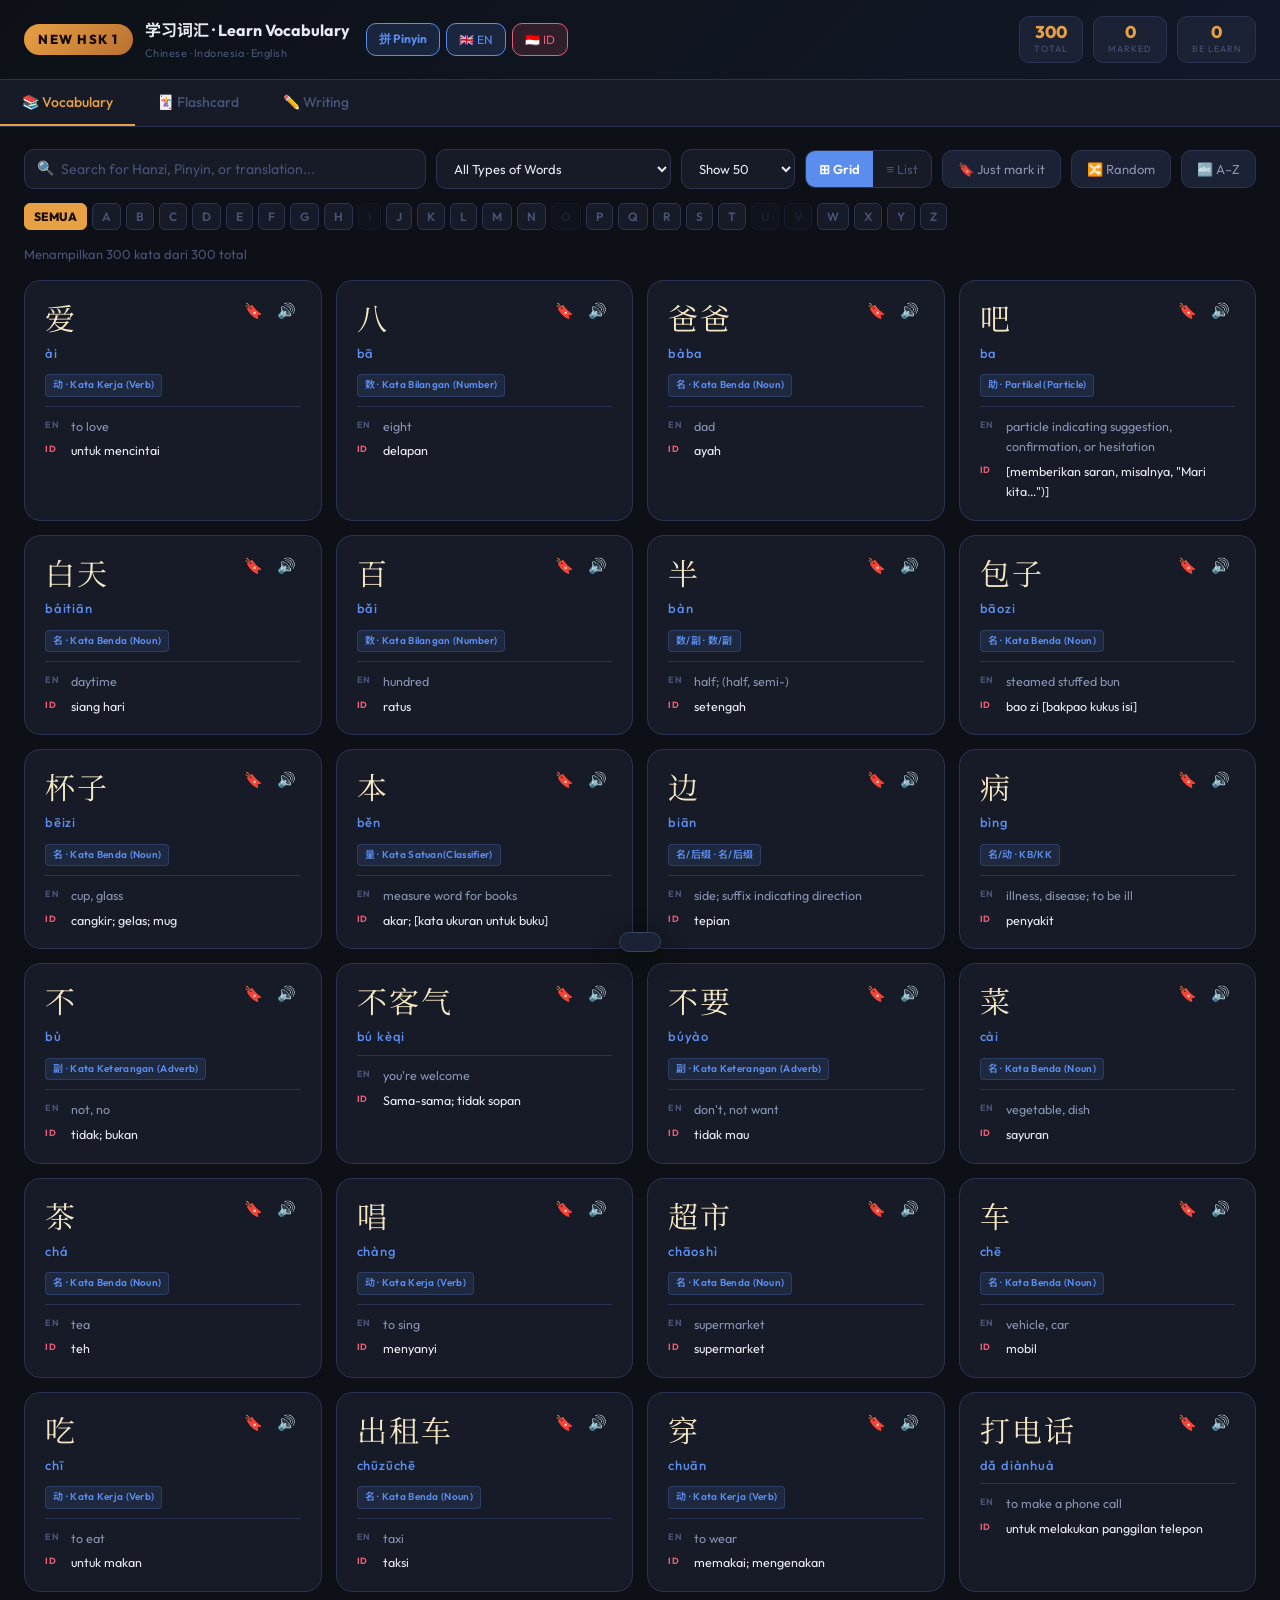
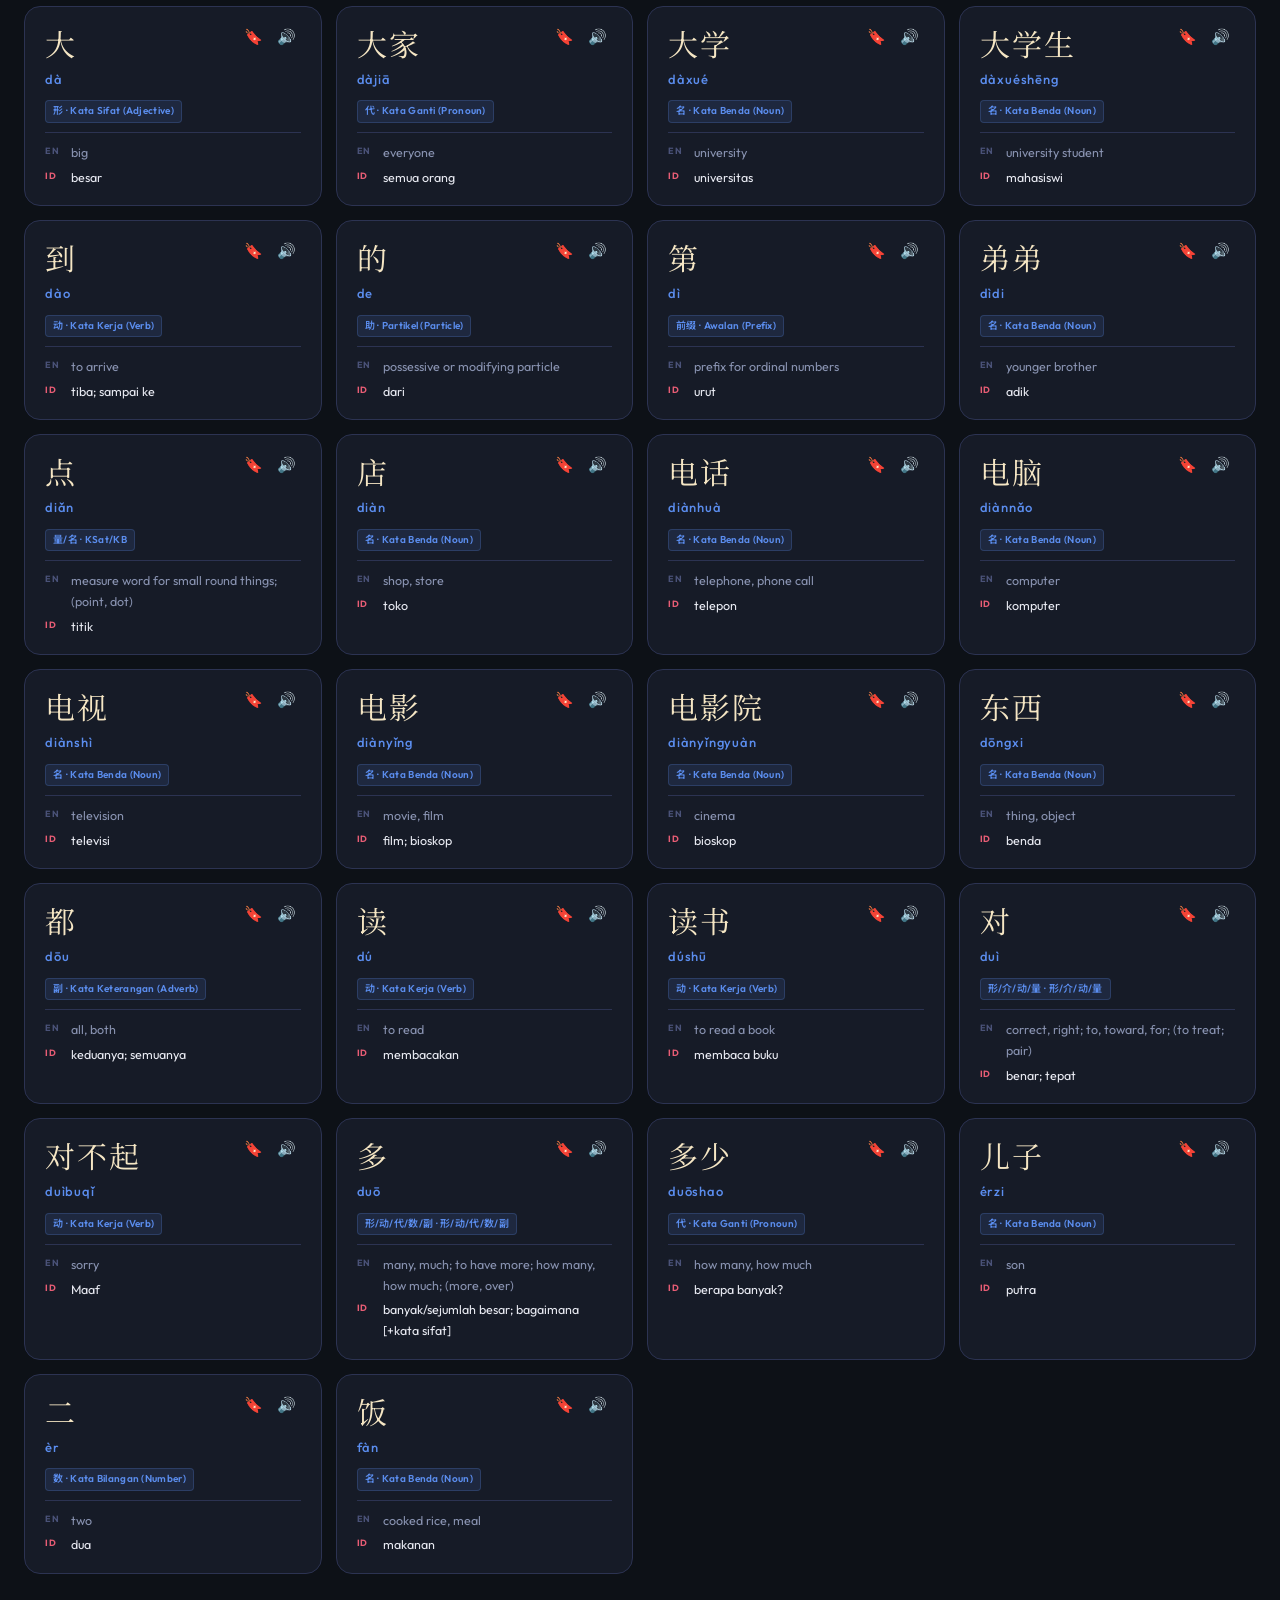
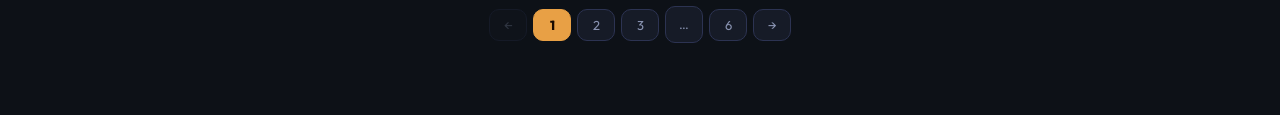
==== commit 4cd5921a: "hsk1.html" ====
--- a/hsk1.html
+++ b/hsk1.html
@@ -3,7 +3,7 @@
 <head>
 <meta charset="UTF-8">
 <meta name="viewport" content="width=device-width, initial-scale=1.0">
-<title>HSK 1 — Learn Chinese Vocabulary</title>
+<title>New HSK 1 — Learn Chinese Vocabulary</title>
 <link rel="preconnect" href="https://fonts.googleapis.com">
 <link href="https://fonts.googleapis.com/css2?family=Noto+Serif+SC:wght@400;700&family=Noto+Sans+SC:wght@300;400;700&family=Outfit:wght@300;400;500;600;700;800&display=swap" rel="stylesheet">
 <link rel="stylesheet" href="hsk1.css">
@@ -14,7 +14,7 @@
 <div class="header">
   <div class="header-inner">
     <div class="logo">
-      <span class="logo-badge">HSK 1</span>
+      <span class="logo-badge">New HSK 1</span>
       <div>
         <div class="logo-title">学习词汇 · Learn Vocabulary</div>
         <div class="logo-sub">Chinese · Indonesia · English</div>
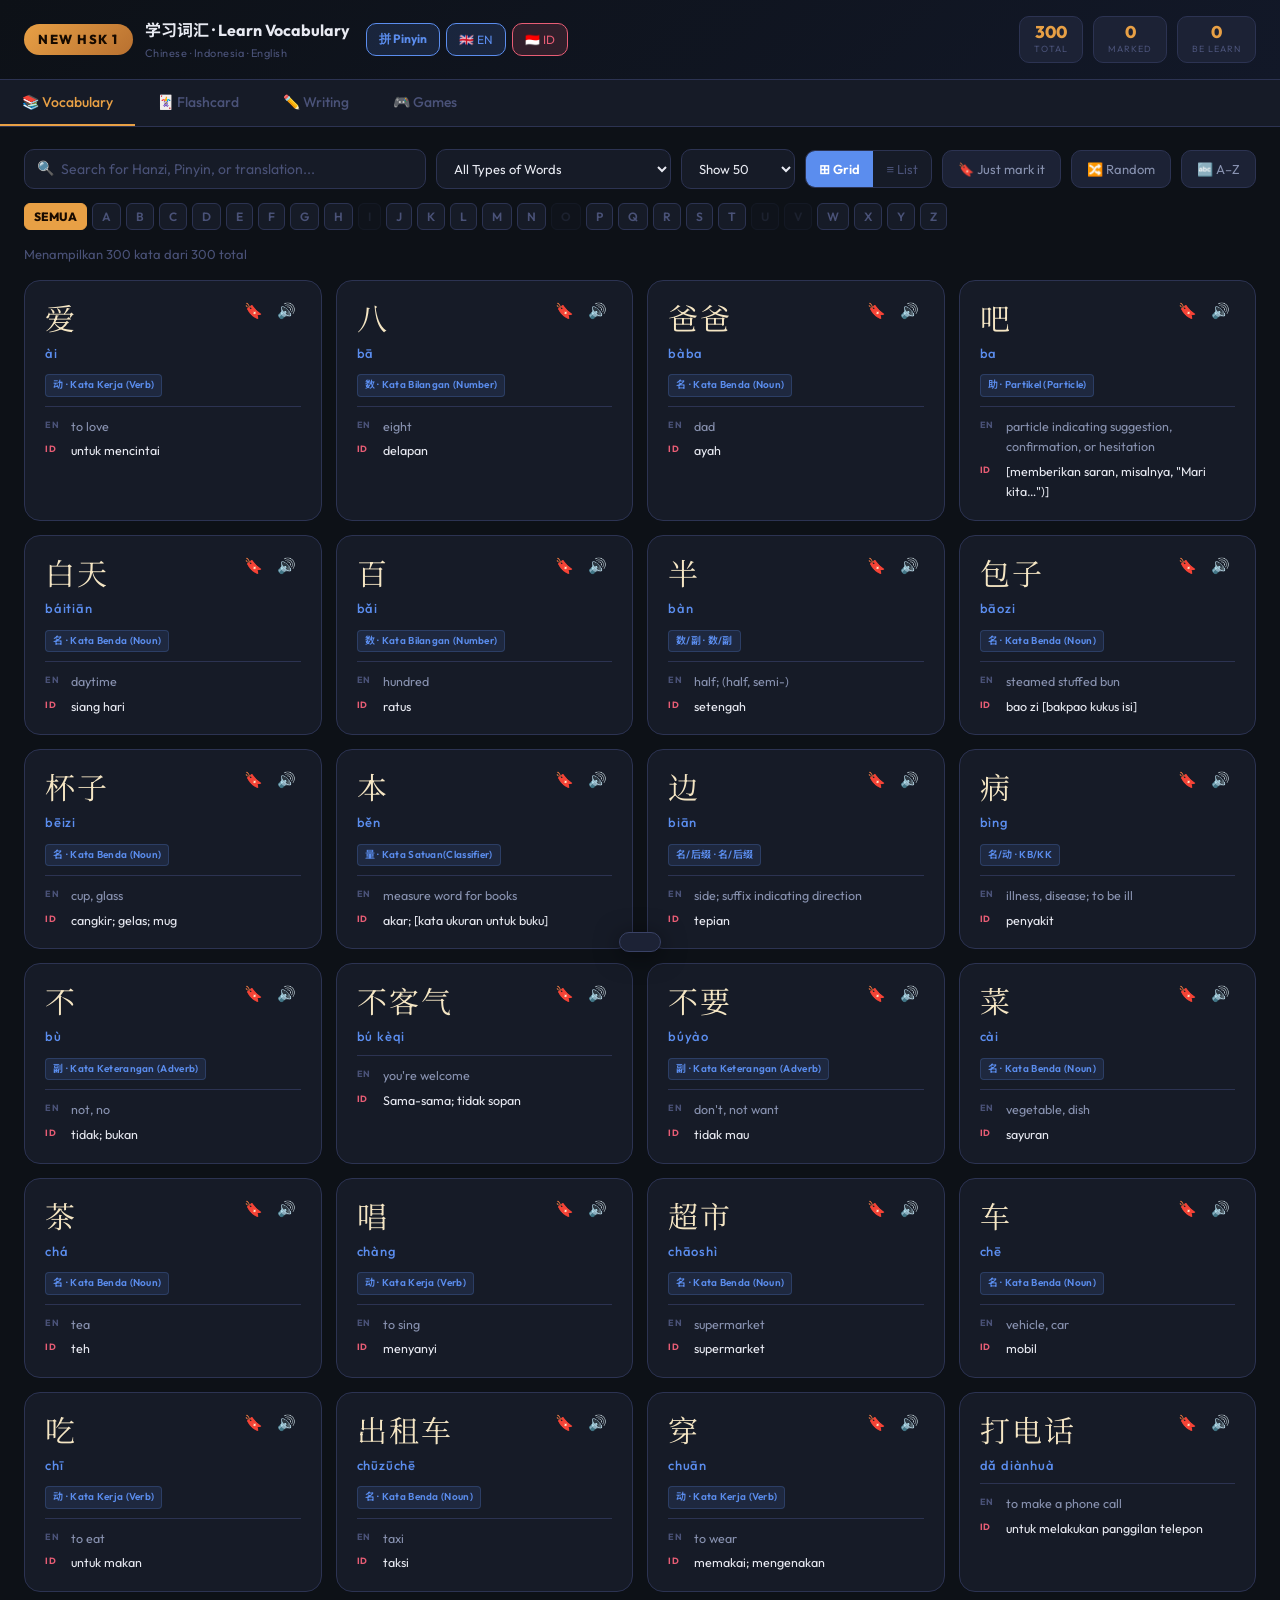
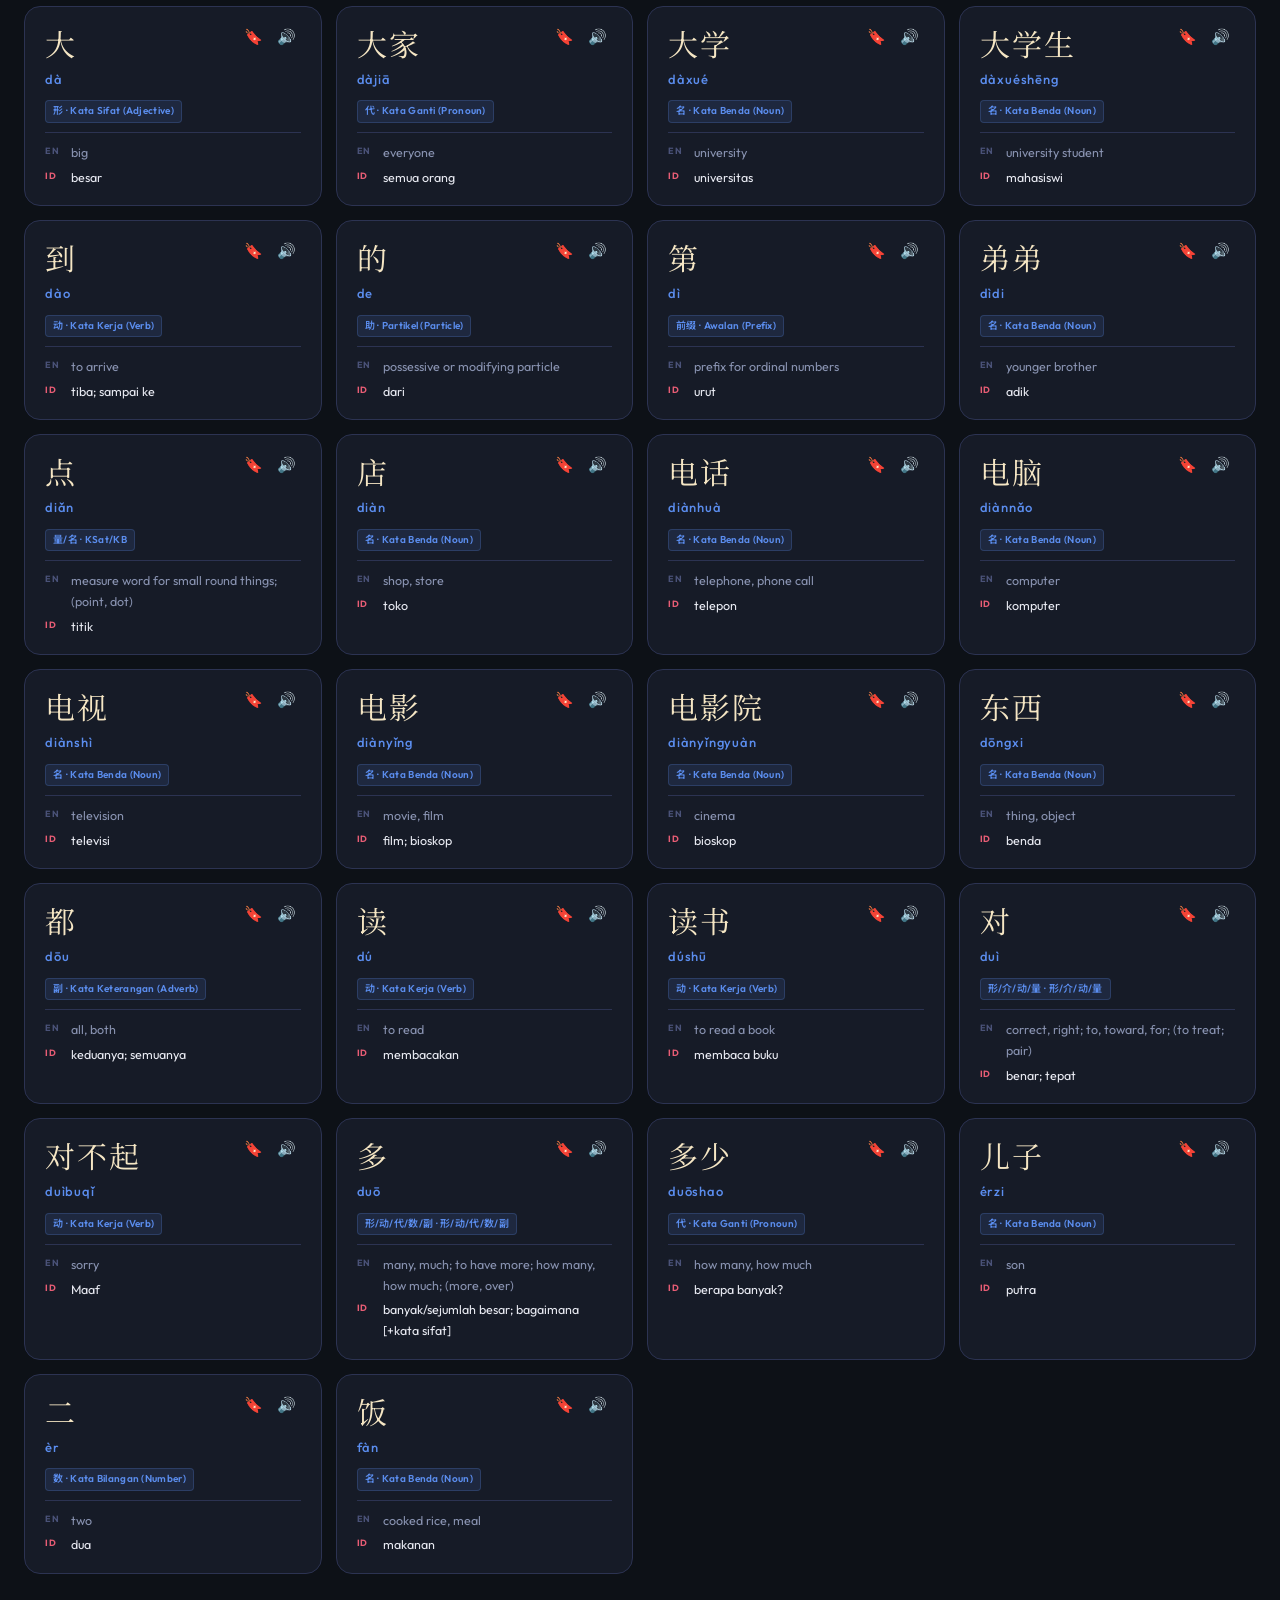
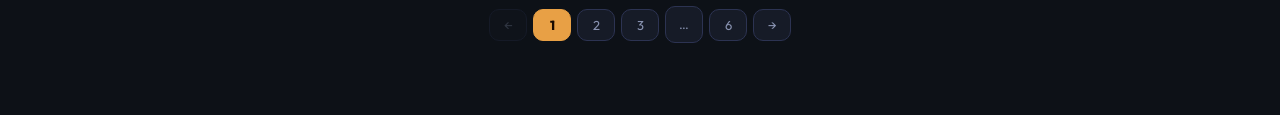
==== commit 4edbc8f6: "Add files via upload" ====
--- a/hsk1.html
+++ b/hsk1.html
@@ -7,6 +7,7 @@
 <link rel="preconnect" href="https://fonts.googleapis.com">
 <link href="https://fonts.googleapis.com/css2?family=Noto+Serif+SC:wght@400;700&family=Noto+Sans+SC:wght@300;400;700&family=Outfit:wght@300;400;500;600;700;800&display=swap" rel="stylesheet">
 <link rel="stylesheet" href="hsk1.css">
+<link rel="stylesheet" href="games.css">
 </head>
 <body>
 
@@ -38,6 +39,7 @@
   <button class="nav-tab active" data-tab="browse" onclick="showTab('browse',this)">📚 Vocabulary</button>
   <button class="nav-tab" data-tab="flash" onclick="showTab('flash',this)">🃏 Flashcard</button>
   <button class="nav-tab" data-tab="ordering" onclick="showTab('ordering',this)">✏️ Writing</button>
+  <button class="nav-tab" data-tab="games" onclick="showTab(\'games\',this)">🎮 Games</button>
 </div>
 
 <!-- ===== BROWSE ===== -->
@@ -183,6 +185,10 @@
   </div>
 </div>
 
+<div class="section" id="tab-games">
+  <div class="gm-wrap"><div id="gmMenu"></div><div id="gmPlay" style="display:none"></div></div>
+</div>
+
 <!-- MODAL -->
 <div class="modal-overlay" id="modal" onclick="closeModalBg(event)">
   <div class="modal">
@@ -868,5 +874,116 @@
 
 init();
 </script>
+<script id="gm-script">
+(function(){
+'use strict';
+const KEY='hsk1_games',BM='hsk5_bm';
+const $=id=>document.getElementById(id);
+const esc=s=>String(s).replace(/[&<>"]/g,c=>({'&':'&amp;','<':'&lt;','>':'&gt;','"':'&quot;'}[c]));
+let best={};try{best=JSON.parse(localStorage.getItem(KEY)||'{}')}catch(e){}
+const cfg={src:'all',lang:'id',qm:'h2m',rm:'choice'};
+let cur=null,last=0;
+const sp=()=>typeof showPinyin==='undefined'||showPinyin;
+const norm=p=>(p||'').split('/')[0].normalize('NFD').replace(/[\u0300-\u036f]/g,'').replace(/[^a-zA-Z]/g,'').toLowerCase().replace(/v/g,'u');
+const mean=w=>{let t=(cfg.lang==='en'?w.english:(w.indonesian||w.english))||'';t=t.replace(/[\[\]]/g,'').split(';')[0].trim();const t2=t.replace(/\s*\(.*?\)\s*/g,' ').trim();t=t2||t;return t.length>38?t.slice(0,36)+'…':t};
+const disp=(w,m)=>m==='h2m'?mean(w):w.hanzi;
+const pool=()=>VOCAB.filter(w=>cfg.src==='bm'?bookmarks.has(w.hanzi):cfg.src==='skip'?fcSkipSet.has(w.hanzi):cfg.src==='new'?!learned.has(w.hanzi):true);
+function distract(w,m){const o=[w],seen=new Set([disp(w,m)]),pn=norm(w.pinyin),mw=mean(w);let n=0;
+ while(o.length<4&&n++<400){const d=VOCAB[Math.random()*VOCAB.length|0],t=disp(d,m);
+  if(seen.has(t)||d.hanzi===w.hanzi||norm(d.pinyin)===pn||mean(d)===mw)continue;seen.add(t);o.push(d)}
+ return shuffle(o)}
+function hud(){const g=cur,l=Math.max(0,g.lives);$('gmHud').innerHTML='❤️'.repeat(l)+'🖤'.repeat(3-l)+' &nbsp; ⭐ '+g.score+(g.combo>1?' &nbsp; 🔥 x'+g.combo:'')}
+
+function menu(){cur=null;$('gmPlay').style.display='none';const m=$('gmMenu');m.style.display='';
+ const sel=(id,v,o)=>`<select id="${id}" onchange="GM.upd()">${o.map(x=>`<option value="${x[0]}"${x[0]===v?' selected':''}>${x[1]}</option>`).join('')}</select>`;
+ m.innerHTML=`<div class="gm-panel"><h2 class="gm-h">🎮 Games</h2><p class="gm-sub">Latihan kosakata dengan cara yang seru. Kata diambil dari daftar level ini.</p>
+ <div class="gm-opts"><label>Sumber kata${sel('gmSrc',cfg.src,[['all','Semua kata'],['bm','🔖 Marked'],['skip','✗ Belum hafal (Flashcard)'],['new','Belum “Be learn”']])}</label>
+ <label>Bahasa arti${sel('gmLang',cfg.lang,[['id','🇮🇩 Indonesia'],['en','🇬🇧 English']])}</label></div>
+ <div class="gm-cards">
+ <div class="gm-card"><div class="ic">⚡</div><h3>Speed Quiz</h3><p>Jawab sebelum waktu habis. 3 nyawa, combo menambah skor. Tombol 1–4 di keyboard juga bisa.</p>
+ <label>Mode${sel('gmQM',cfg.qm,[['h2m','Hanzi → Arti'],['m2h','Arti → Hanzi'],['p2h','Pinyin → Hanzi']])}</label><div class="rec" id="gmRecQ"></div><button class="gm-btn" onclick="GM.go('quiz')">▶ Main</button></div>
+ <div class="gm-card"><div class="ic">🌧️</div><h3>Hanzi Rain</h3><p>Kata jatuh dari atas. Jawab sebelum menyentuh tanah, makin lama makin cepat.</p>
+ <label>Mode${sel('gmRM',cfg.rm,[['choice','Pilih arti'],['type','Ketik pinyin (tanpa nada)']])}</label><div class="rec" id="gmRecR"></div><button class="gm-btn" onclick="GM.go('rain')">▶ Main</button></div>
+ </div></div>`;upd()}
+function upd(){const v=id=>$(id)&&$(id).value;cfg.src=v('gmSrc')||cfg.src;cfg.lang=v('gmLang')||cfg.lang;cfg.qm=v('gmQM')||cfg.qm;cfg.rm=v('gmRM')||cfg.rm;
+ if($('gmRecQ')){$('gmRecQ').textContent='🏆 Rekor: '+(best['quiz_'+cfg.qm]||0);$('gmRecR').textContent='🏆 Rekor: '+(best['rain_'+cfg.rm]||0)}}
+function go(t){upd();const pl=pool();if(pl.length<4){toast('⚠️ Kata kurang (minimal 4). Ganti sumber kata.');return}
+ $('gmMenu').style.display='none';$('gmPlay').style.display='';
+ const g=cur={t,over:false,q:shuffle([...pl]),qi:0,score:0,lives:3,combo:0,ok:0,miss:[],mode:t==='quiz'?cfg.qm:cfg.rm};
+ t==='quiz'?initQuiz(g):initRain(g)}
+
+/* ---------- Speed Quiz ---------- */
+function initQuiz(g){
+ $('gmPlay').innerHTML='<div class="gm-panel"><div class="gm-top"><span id="gmHud"></span><button class="gm-btn sm" onclick="GM.menu()">✕ Keluar</button></div><div class="gm-bar"><i id="gmBar"></i></div><div class="gm-q" id="gmQ"></div><div class="gm-ch" id="gmCh"></div></div>';
+ g.tick=dt=>{if(g.lock)return;g.tl-=dt;$('gmBar').style.width=Math.max(0,g.tl/g.tmax*100)+'%';if(g.tl<=0)qans(-1)};
+ nextQ()}
+function nextQ(){const g=cur;if(g.qi>=g.q.length){shuffle(g.q);g.qi=0}
+ const w=g.cw=g.q[g.qi++],m=g.mode;g.opts=distract(w,m);g.tmax=Math.max(4,8-Math.floor(g.ok/8));g.tl=g.tmax;g.lock=false;
+ $('gmQ').innerHTML=m==='h2m'?`<div class="big">${esc(w.hanzi)}</div>${sp()?`<div class="py">${esc(w.pinyin)}</div>`:''}`:`<div class="mn">${esc(m==='m2h'?mean(w):w.pinyin)}</div>`;
+ $('gmCh').innerHTML=g.opts.map((o,i)=>`<button class="${m==='h2m'?'':'hz'}" onclick="GM.qa(${i})"><span class="k">${i+1}</span>${esc(disp(o,m))}</button>`).join('');
+ $('gmBar').style.width='100%';hud()}
+function qans(i){const g=cur;if(!g||g.lock||g.t!=='quiz')return;g.lock=true;
+ const ok=g.opts[i]===g.cw,bt=$('gmCh').children;bt[g.opts.indexOf(g.cw)].classList.add('ok');
+ if(ok){g.score+=10+Math.round(g.tl/g.tmax*10)+Math.min(g.combo,10)*2;g.combo++;g.ok++}
+ else{if(i>=0)bt[i].classList.add('no');g.lives--;g.combo=0;g.miss.push(g.cw)}
+ hud();setTimeout(()=>{if(cur!==g)return;g.lives<=0?finish():nextQ()},ok?450:1000)}
+
+/* ---------- Hanzi Rain ---------- */
+function initRain(g){const ty=g.mode==='type';
+ $('gmPlay').innerHTML='<div class="gm-panel"><div class="gm-top"><span id="gmHud"></span><button class="gm-btn sm" onclick="GM.menu()">✕ Keluar</button></div><div class="gm-field" id="gmField"><div class="gm-ground"></div></div><div style="margin-top:12px">'+(ty?'<input class="gm-in" id="gmIn" placeholder="Ketik pinyin tanpa nada, mis. nihao" autocomplete="off" autocapitalize="off" spellcheck="false">':'<div class="gm-ch" id="gmCh"></div>')+'</div></div>';
+ Object.assign(g,{items:[],spawn:.4,hit:0,lvl:1,id:0,tg:null,opts:[]});
+ g.tick=dt=>{g.spawn-=dt;
+  if(g.spawn<=0&&g.items.length<6&&spawnW())g.spawn=Math.max(1,2.8-g.lvl*.22);
+  const f=$('gmField'),v=30+g.lvl*7;
+  for(const it of [...g.items]){it.y+=v*dt;it.el.style.transform='translateY('+it.y+'px)';
+   if(it.y>=f.clientHeight-it.h){drop(it);if(g.over)return}}
+  retarget()};
+ if(ty){const inp=$('gmIn');inp.focus();inp.oninput=()=>typed(false);inp.onkeydown=e=>{if(e.key==='Enter')typed(true)}}
+ hud()}
+function spawnW(){const g=cur,f=$('gmField');
+ const free=[0,1,2,3].filter(l=>!g.items.some(it=>it.lane===l&&it.y<90));if(!free.length)return false;
+ let w,n=0;do{if(g.qi>=g.q.length){shuffle(g.q);g.qi=0}w=g.q[g.qi++]}while(g.items.some(it=>it.w===w)&&n++<8);
+ const el=document.createElement('div'),lane=free[Math.random()*free.length|0],L=w.hanzi.length;
+ el.className='gm-w';el.style.left=(lane*25+.5)+'%';
+ el.innerHTML='<b style="font-size:'+(L<=2?1.9:L===3?1.5:1.1)+'rem">'+esc(w.hanzi)+'</b>'+(g.mode==='choice'&&sp()?'<small>'+esc(w.pinyin)+'</small>':'');
+ f.appendChild(el);g.items.push({w,el,lane,y:-60,h:el.offsetHeight||56});return true}
+function retarget(){const g=cur;let t=null;for(const it of g.items)if(!t||it.y>t.y)t=it;
+ if(t===g.tg)return;g.items.forEach(i=>i.el.classList.toggle('t',i===t));g.tg=t;
+ if(g.mode==='choice'){const c=$('gmCh');if(!t){c.innerHTML='';g.opts=[];return}
+  g.opts=distract(t.w,'h2m');c.innerHTML=g.opts.map((o,i)=>`<button onclick="GM.ra(${i})"><span class="k">${i+1}</span>${esc(mean(o))}</button>`).join('')}}
+function kill(it){const g=cur;g.items.splice(g.items.indexOf(it),1);g.score+=10+Math.min(g.combo,10)*2;g.combo++;g.ok++;g.hit++;g.lvl=1+(g.hit/8|0);
+ it.el.classList.add('pop');setTimeout(()=>it.el.remove(),250);hud();retarget()}
+function drop(it){const g=cur;g.items.splice(g.items.indexOf(it),1);it.el.classList.add('bad');setTimeout(()=>it.el.remove(),350);
+ g.lives--;g.combo=0;g.miss.push(it.w);hud();if(g.lives<=0)finish()}
+function rans(i){const g=cur;if(!g||g.over||g.t!=='rain'||g.mode!=='choice'||!g.tg||i>=g.opts.length)return;
+ if(g.opts[i]===g.tg.w)kill(g.tg);else{g.combo=0;hud();const b=$('gmCh').children[i];b.classList.add('no');setTimeout(()=>b.classList.remove('no'),400)}}
+function typed(enter){const g=cur,inp=$('gmIn'),v=norm(inp.value);if(!v){inp.value='';return}
+ const ex=g.items.filter(it=>norm(it.w.pinyin)===v).sort((a,b)=>b.y-a.y)[0];
+ const longer=g.items.some(it=>{const p=norm(it.w.pinyin);return p.length>v.length&&p.startsWith(v)});
+ if(ex&&(enter||!longer)){kill(ex);inp.value=''}
+ else if(enter){g.combo=0;hud();inp.value='';inp.classList.add('no');setTimeout(()=>inp.classList.remove('no'),300)}}
+
+/* ---------- Result ---------- */
+function finish(){const g=cur;g.over=true;const k=g.t+'_'+g.mode,nb=g.score>(best[k]||0);
+ if(nb){best[k]=g.score;try{localStorage.setItem(KEY,JSON.stringify(best))}catch(e){}}
+ const seen=new Set();g.ms=g.miss.filter(w=>!seen.has(w.hanzi)&&seen.add(w.hanzi));
+ $('gmPlay').innerHTML=`<div class="gm-panel gm-res"><div class="ic">${nb?'🏆':'🎯'}</div><h2 class="gm-h">${nb?'Rekor baru!':'Game selesai'}</h2><div class="gm-score">${g.score}</div>
+ <p class="gm-sub">Benar: ${g.ok} · Salah: ${g.miss.length} · Rekor: ${best[k]||g.score}</p>
+ ${g.ms.length?`<div class="gm-miss"><b>Kata yang perlu diulang</b>${g.ms.map(w=>`<div><span class="hz">${esc(w.hanzi)}</span><span class="py">${esc(w.pinyin)}</span><span>${esc(mean(w))}</span></div>`).join('')}</div>`:''}
+ <div class="gm-opts" style="justify-content:center"><button class="gm-btn" onclick="GM.go('${g.t}')">🔄 Main lagi</button>${g.ms.length?'<button class="gm-btn alt" onclick="GM.mark()">🔖 Tandai kata salah</button>':''}<button class="gm-btn alt" onclick="GM.menu()">☰ Menu</button></div></div>`}
+function mark(){const g=cur;if(!g||!g.ms)return;g.ms.forEach(w=>bookmarks.add(w.hanzi));
+ try{localStorage.setItem(BM,JSON.stringify([...bookmarks]))}catch(e){}
+ if(typeof updateStats==='function')updateStats();if(typeof applyFilters==='function')applyFilters();toast('🔖 '+g.ms.length+' kata ditandai')}
+
+document.addEventListener('keydown',e=>{const g=cur;if(!g||g.over||!$('tab-games').classList.contains('active'))return;
+ if(e.key==='Escape'){menu();return}
+ const n=+e.key;if(n>=1&&n<=4&&!(g.t==='rain'&&g.mode==='type'))g.t==='quiz'?qans(n-1):rans(n-1)});
+function loop(ts){requestAnimationFrame(loop);const dt=Math.min(.1,(ts-last)/1000||0);last=ts;const g=cur;
+ if(!g||g.over||document.hidden||!$('tab-games').classList.contains('active'))return;g.tick(dt)}
+requestAnimationFrame(loop);
+window.GM={go,menu,upd,qa:qans,ra:rans,mark};
+menu();
+})();
+</script>
 </body>
 </html>
--- a/games.css
+++ b/games.css
@@ -0,0 +1,64 @@
+/* ===== GAMES (Speed Quiz & Hanzi Rain) — memakai variabel tema hsk*.css, dengan fallback ===== */
+.gm-wrap{
+  --g-surface:var(--surface,#161b27);--g-surface2:var(--surface2,#1c2235);--g-surface3:var(--surface3,#222840);
+  --g-border:var(--border,#2c3352);--g-border-l:var(--border-light,#3a4266);
+  --g-accent:var(--accent,#e8a045);--g-accent-d:var(--accent-dark,#b87030);
+  --g-blue:var(--accent2,#5b8dee);--g-red:var(--accent3,#e85d75);--g-green:var(--green,#3ec878);
+  --g-text:var(--text,#e8eaf2);--g-dim:var(--text-dim,#8892b0);--g-muted:var(--text-muted,#4a5278);
+  --g-hanzi:var(--hanzi,#f5e6c4);--g-r:var(--radius,16px);--g-rs:var(--radius-sm,10px);
+  max-width:900px;margin:0 auto;color:var(--g-text);font-family:"Outfit","Noto Sans SC",sans-serif
+}
+.gm-panel{background:var(--g-surface);border:1px solid var(--g-border);border-radius:20px;padding:28px 30px;box-shadow:var(--shadow,0 4px 24px rgba(0,0,0,.5));animation:fadeUp .25s ease}
+.gm-h{font-size:22px;font-weight:700;margin:0 0 4px;color:var(--g-text)}
+.gm-sub{color:var(--g-dim);font-size:13px;margin:0 0 20px}
+.gm-opts{display:flex;flex-wrap:wrap;gap:14px;margin-bottom:20px}
+.gm-wrap label{font-size:11px;font-weight:600;letter-spacing:.5px;text-transform:uppercase;color:var(--g-muted);display:flex;flex-direction:column;gap:6px}
+.gm-wrap select,.gm-in{background:var(--g-surface2);border:1px solid var(--g-border);border-radius:var(--g-rs);padding:10px 13px;color:var(--g-text);font-family:"Outfit",sans-serif;font-size:13px;outline:none;cursor:pointer;transition:border-color .15s;text-transform:none;letter-spacing:0;font-weight:400}
+.gm-wrap select:focus,.gm-in:focus{border-color:var(--g-accent)}
+.gm-in{width:100%;box-sizing:border-box;font-size:18px;text-align:center;cursor:text}
+.gm-in.no{border-color:var(--g-red);animation:gmShake .3s}
+.gm-cards{display:grid;grid-template-columns:repeat(auto-fit,minmax(260px,1fr));gap:16px}
+.gm-card{background:var(--g-surface2);border:1px solid var(--g-border);border-radius:var(--g-r);padding:20px;display:flex;flex-direction:column;gap:12px;transition:transform .18s,border-color .18s,box-shadow .18s}
+.gm-card:hover{transform:translateY(-2px);border-color:var(--g-accent);box-shadow:0 6px 24px rgba(0,0,0,.35)}
+.gm-card .ic,.gm-res .ic{font-size:34px;line-height:1}
+.gm-card h3{margin:0;font-size:17px;font-weight:700;color:var(--g-text)}
+.gm-card p{margin:0;color:var(--g-dim);font-size:13px;flex:1}
+.gm-card .rec{font-size:12px;font-weight:600;color:var(--g-accent)}
+.gm-btn{background:linear-gradient(135deg,var(--g-accent),var(--g-accent-d));color:#160a00;border:0;border-radius:var(--g-rs);padding:11px 20px;font-family:"Outfit",sans-serif;font-size:13px;font-weight:800;letter-spacing:.5px;cursor:pointer;transition:all .17s;display:inline-flex;align-items:center;justify-content:center;gap:6px}
+.gm-btn:hover{filter:brightness(1.1);transform:translateY(-1px)}
+.gm-btn.alt,.gm-btn.sm{background:var(--g-surface2);border:1px solid var(--g-border);color:var(--g-dim);font-weight:500;letter-spacing:0}
+.gm-btn.alt:hover,.gm-btn.sm:hover{border-color:var(--g-accent);color:var(--g-accent);filter:none}
+.gm-btn.sm{padding:7px 13px;font-size:12px}
+.gm-top{display:flex;justify-content:space-between;align-items:center;gap:10px;margin-bottom:14px;font-size:15px;font-weight:600}
+.gm-bar{height:4px;background:var(--g-border);border-radius:2px;overflow:hidden;margin-bottom:16px}
+.gm-bar i{display:block;height:100%;width:100%;background:linear-gradient(90deg,var(--g-blue),var(--g-accent));border-radius:2px}
+.gm-q{text-align:center;padding:14px 0 22px;min-height:120px}
+.gm-q .big{font-family:"Noto Serif SC",serif;font-size:64px;line-height:1.2;color:var(--g-hanzi)}
+.gm-q .py{font-size:18px;color:var(--g-accent)}
+.gm-q .mn{font-size:28px;font-weight:600;padding-top:22px;color:var(--g-text)}
+.gm-ch{display:grid;grid-template-columns:1fr 1fr;gap:10px}
+.gm-ch button{background:var(--g-surface2);color:var(--g-text);border:1px solid var(--g-border);border-radius:var(--g-rs);padding:14px 12px;font-family:"Outfit",sans-serif;font-size:15px;cursor:pointer;text-align:left;display:flex;gap:10px;align-items:center;transition:all .17s}
+.gm-ch button.hz{font-family:"Noto Serif SC",serif;font-size:24px;justify-content:center;color:var(--g-hanzi)}
+.gm-ch button:hover{border-color:var(--g-accent);background:var(--g-surface3)}
+.gm-ch button.ok{background:rgba(62,200,120,.16);border-color:var(--g-green);color:var(--g-green)}
+.gm-ch button.no{background:rgba(232,93,117,.16);border-color:var(--g-red);color:var(--g-red)}
+.gm-ch .k{font-family:"Outfit",sans-serif;font-size:11px;color:var(--g-muted);border:1px solid var(--g-border-l);border-radius:5px;padding:0 6px;line-height:18px}
+.gm-field{position:relative;height:380px;overflow:hidden;border-radius:var(--g-r);background:linear-gradient(180deg,var(--bg,#0d1117),var(--g-surface2));border:1px solid var(--g-border)}
+.gm-ground{position:absolute;bottom:0;left:0;right:0;height:3px;background:var(--g-red);box-shadow:0 0 14px var(--g-red)}
+.gm-w{position:absolute;top:0;width:24%;text-align:center;will-change:transform}
+.gm-w b{display:block;font-family:"Noto Serif SC",serif;font-weight:700;color:var(--g-hanzi);background:var(--g-surface3);border:1px solid var(--g-border-l);border-radius:12px;padding:4px 6px;white-space:nowrap}
+.gm-w small{display:block;color:var(--g-dim);font-size:11px}
+.gm-w.t b{border-color:var(--g-accent);box-shadow:0 0 0 1px var(--g-accent),0 0 16px rgba(232,160,69,.35)}
+.gm-w.pop{animation:gmPop .25s forwards}
+.gm-w.bad b{background:rgba(232,93,117,.3);border-color:var(--g-red)}
+.gm-res{text-align:center}
+.gm-score{font-size:52px;font-weight:800;color:var(--g-accent);line-height:1.2}
+.gm-miss{text-align:left;max-height:220px;overflow:auto;background:var(--g-surface2);border:1px solid var(--g-border);border-radius:var(--g-rs);padding:12px 14px;margin:14px 0 18px;font-size:13px}
+.gm-miss b{display:block;margin-bottom:6px;color:var(--g-dim);font-size:11px;letter-spacing:.5px;text-transform:uppercase}
+.gm-miss div{padding:4px 0;display:flex;gap:12px;flex-wrap:wrap;align-items:baseline;border-top:1px solid var(--g-border)}
+.gm-miss b+div{border-top:0}
+.gm-miss .hz{font-family:"Noto Serif SC",serif;font-size:18px;color:var(--g-hanzi)}
+.gm-miss .py{color:var(--g-accent)}
+@keyframes gmPop{to{transform:scale(1.4);opacity:0}}
+@keyframes gmShake{25%{transform:translateX(-5px)}75%{transform:translateX(5px)}}
+@media(max-width:560px){.gm-panel{padding:20px 16px}.gm-q .big{font-size:52px}.gm-field{height:340px}.gm-q .mn{font-size:24px}}
